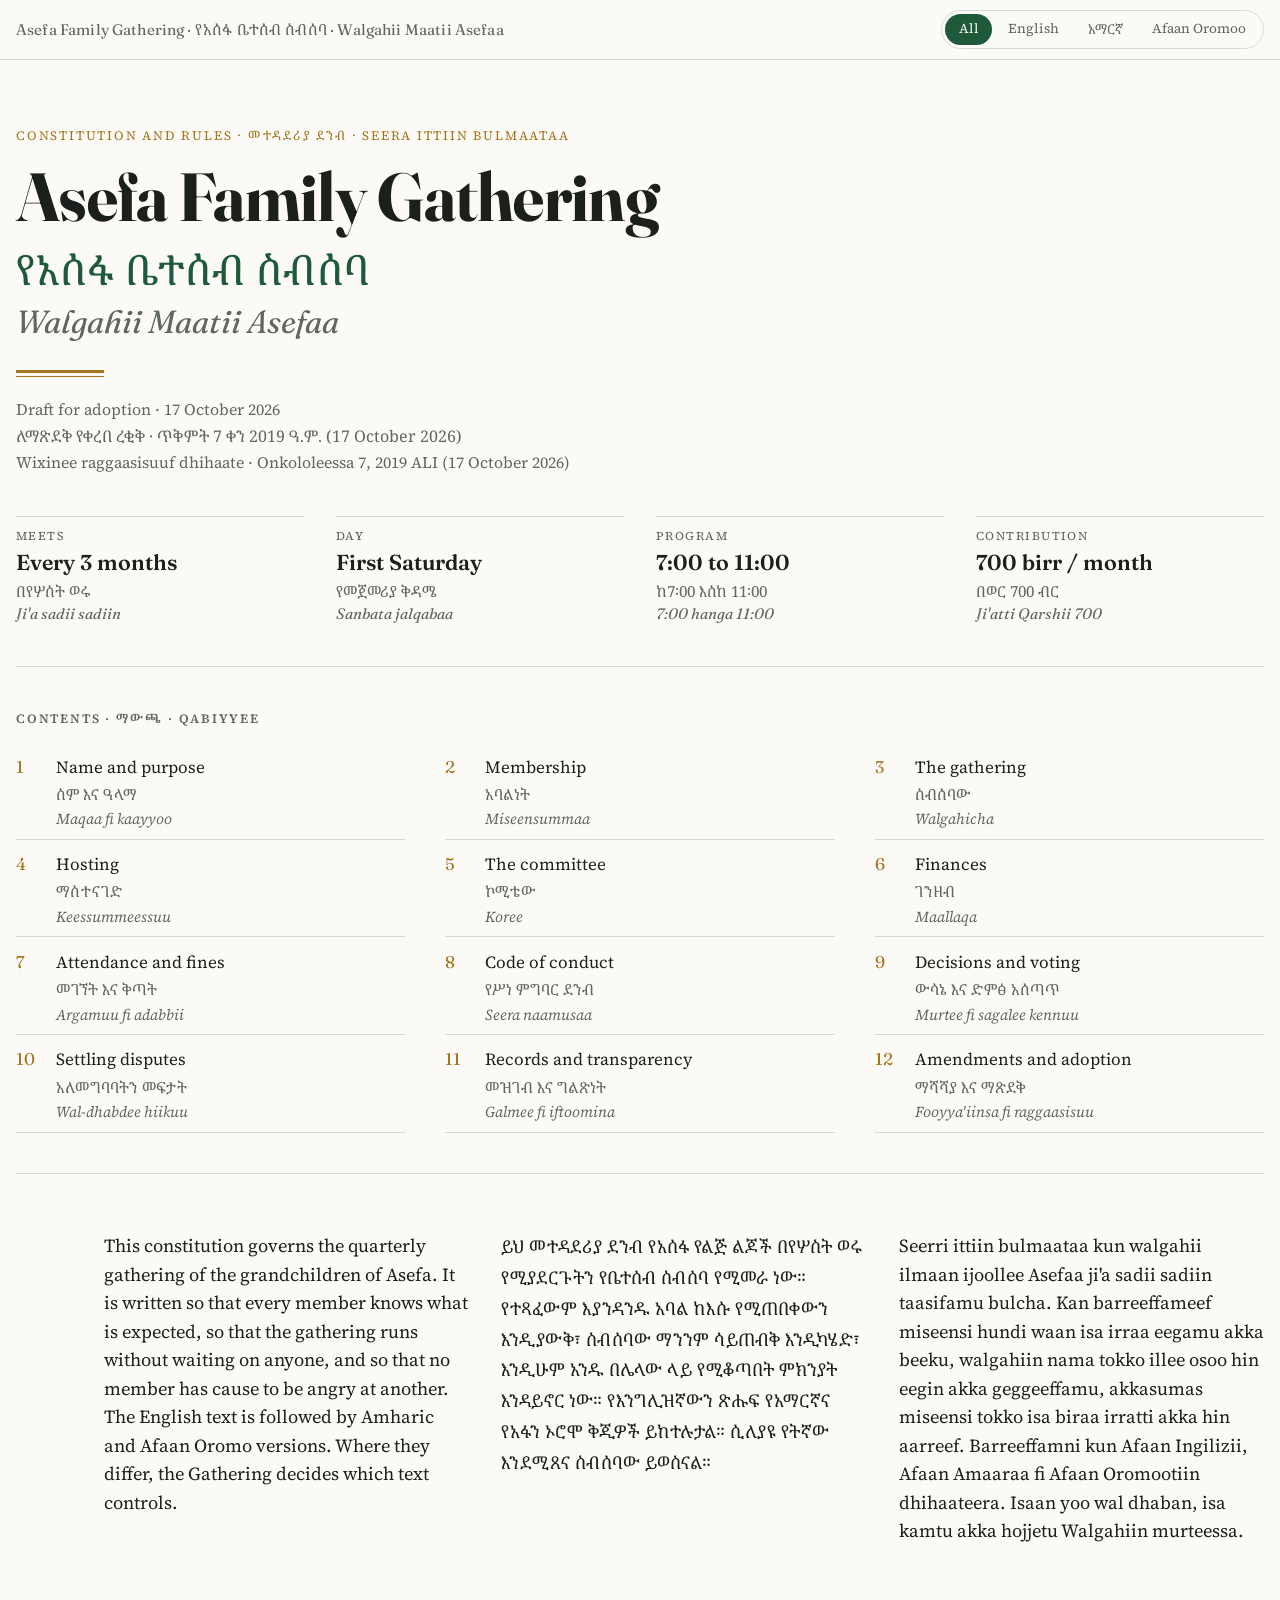
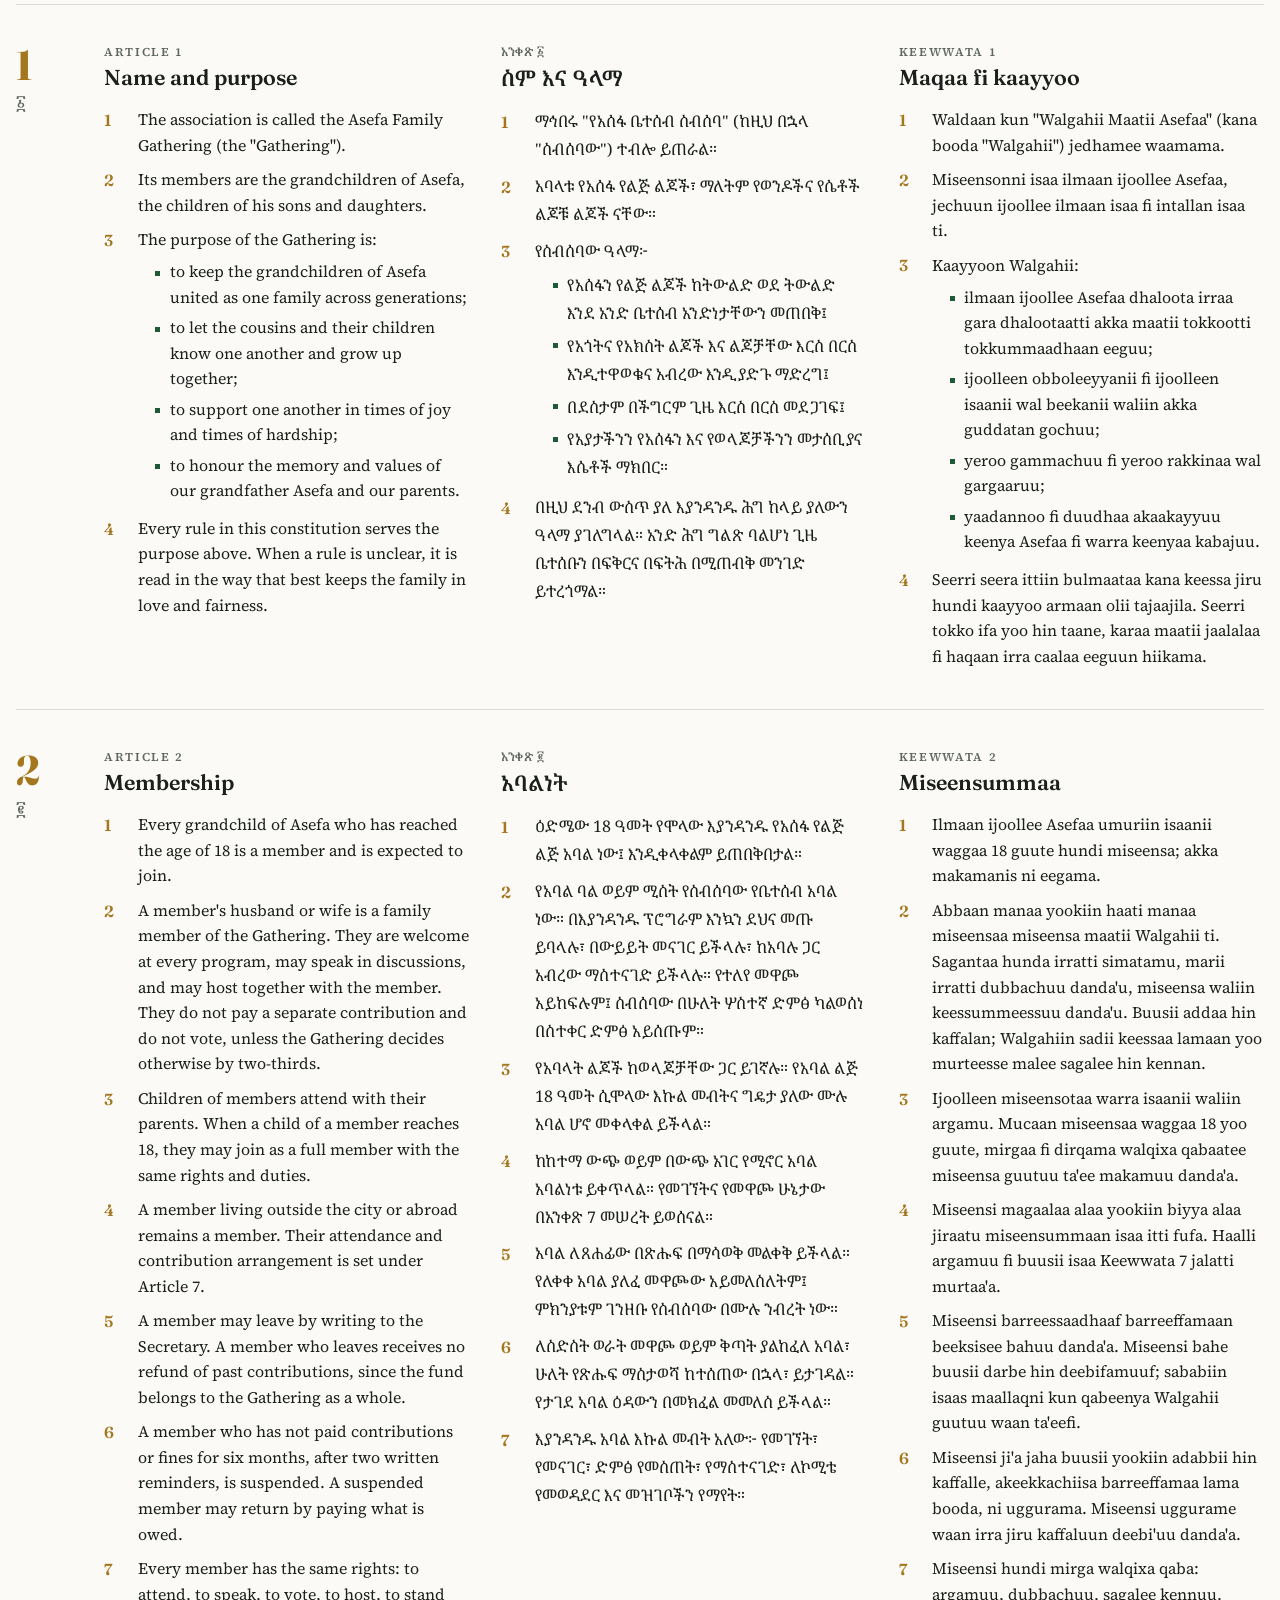
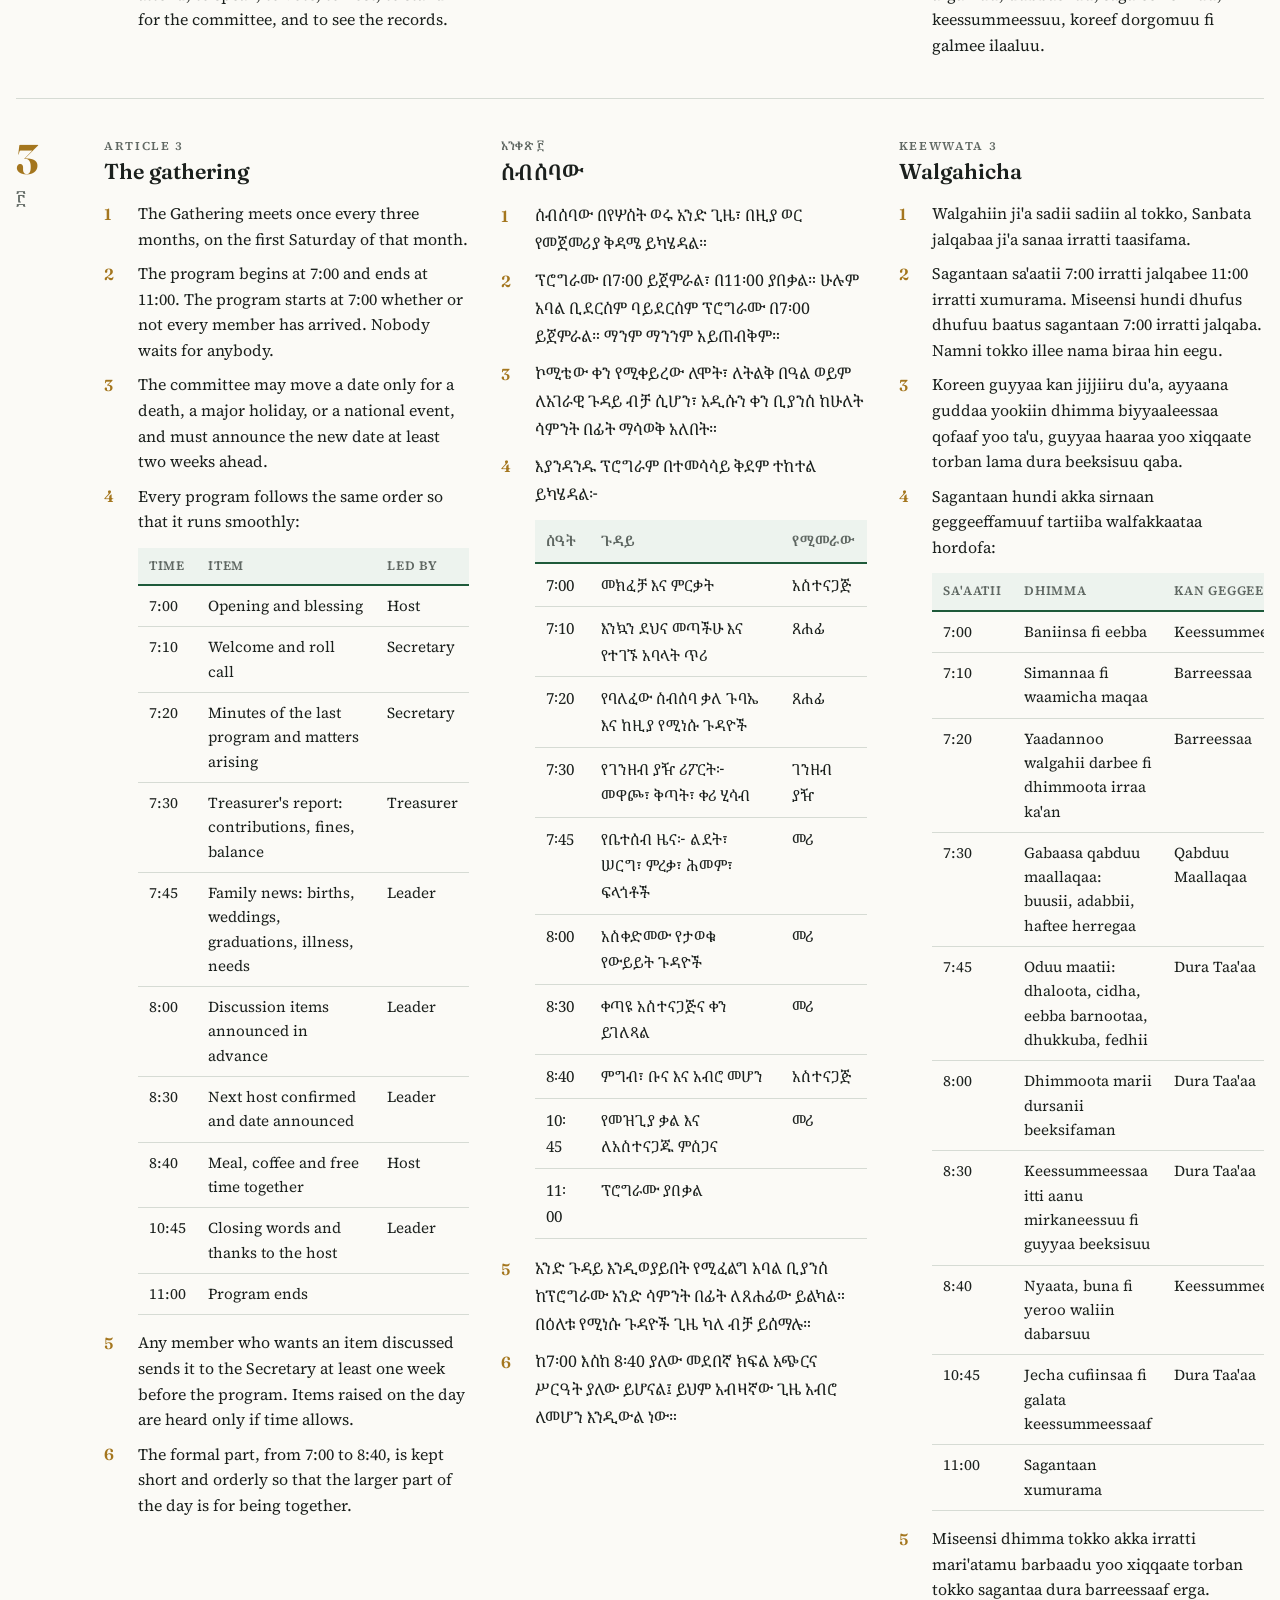
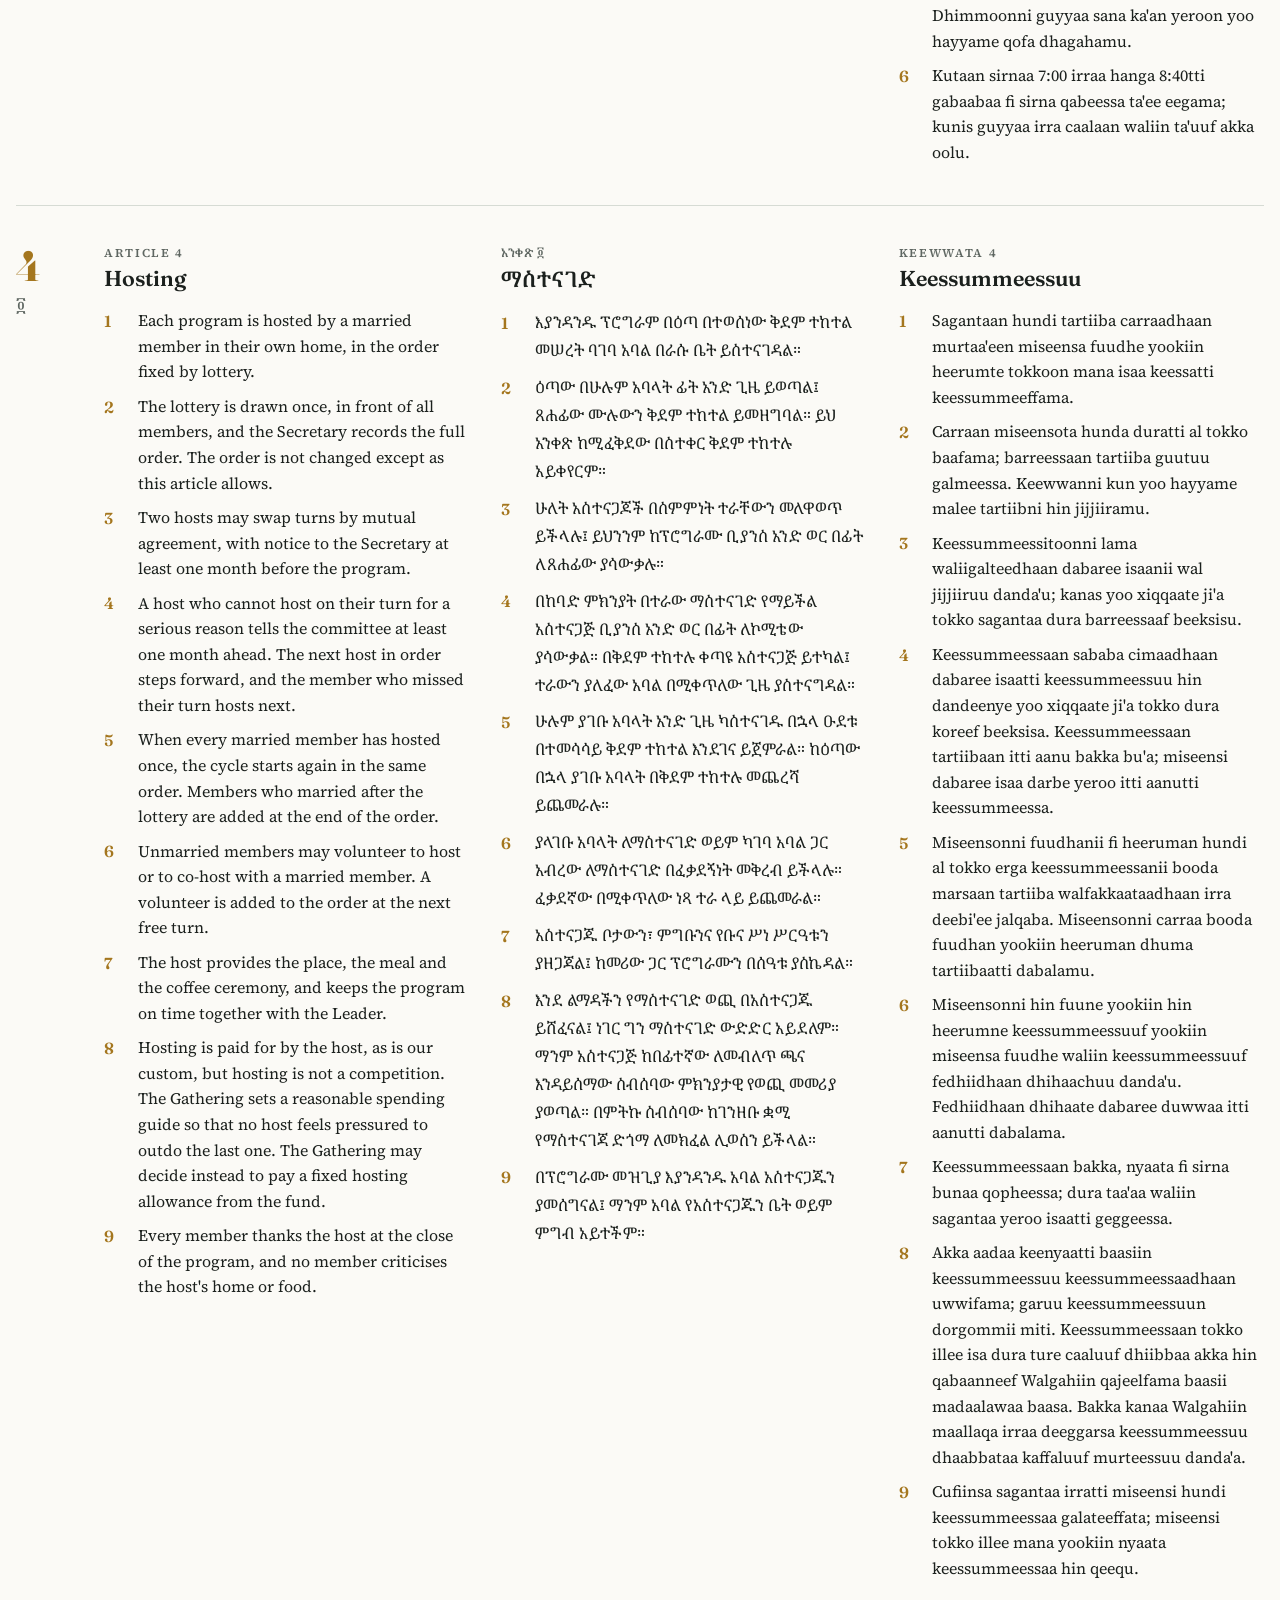
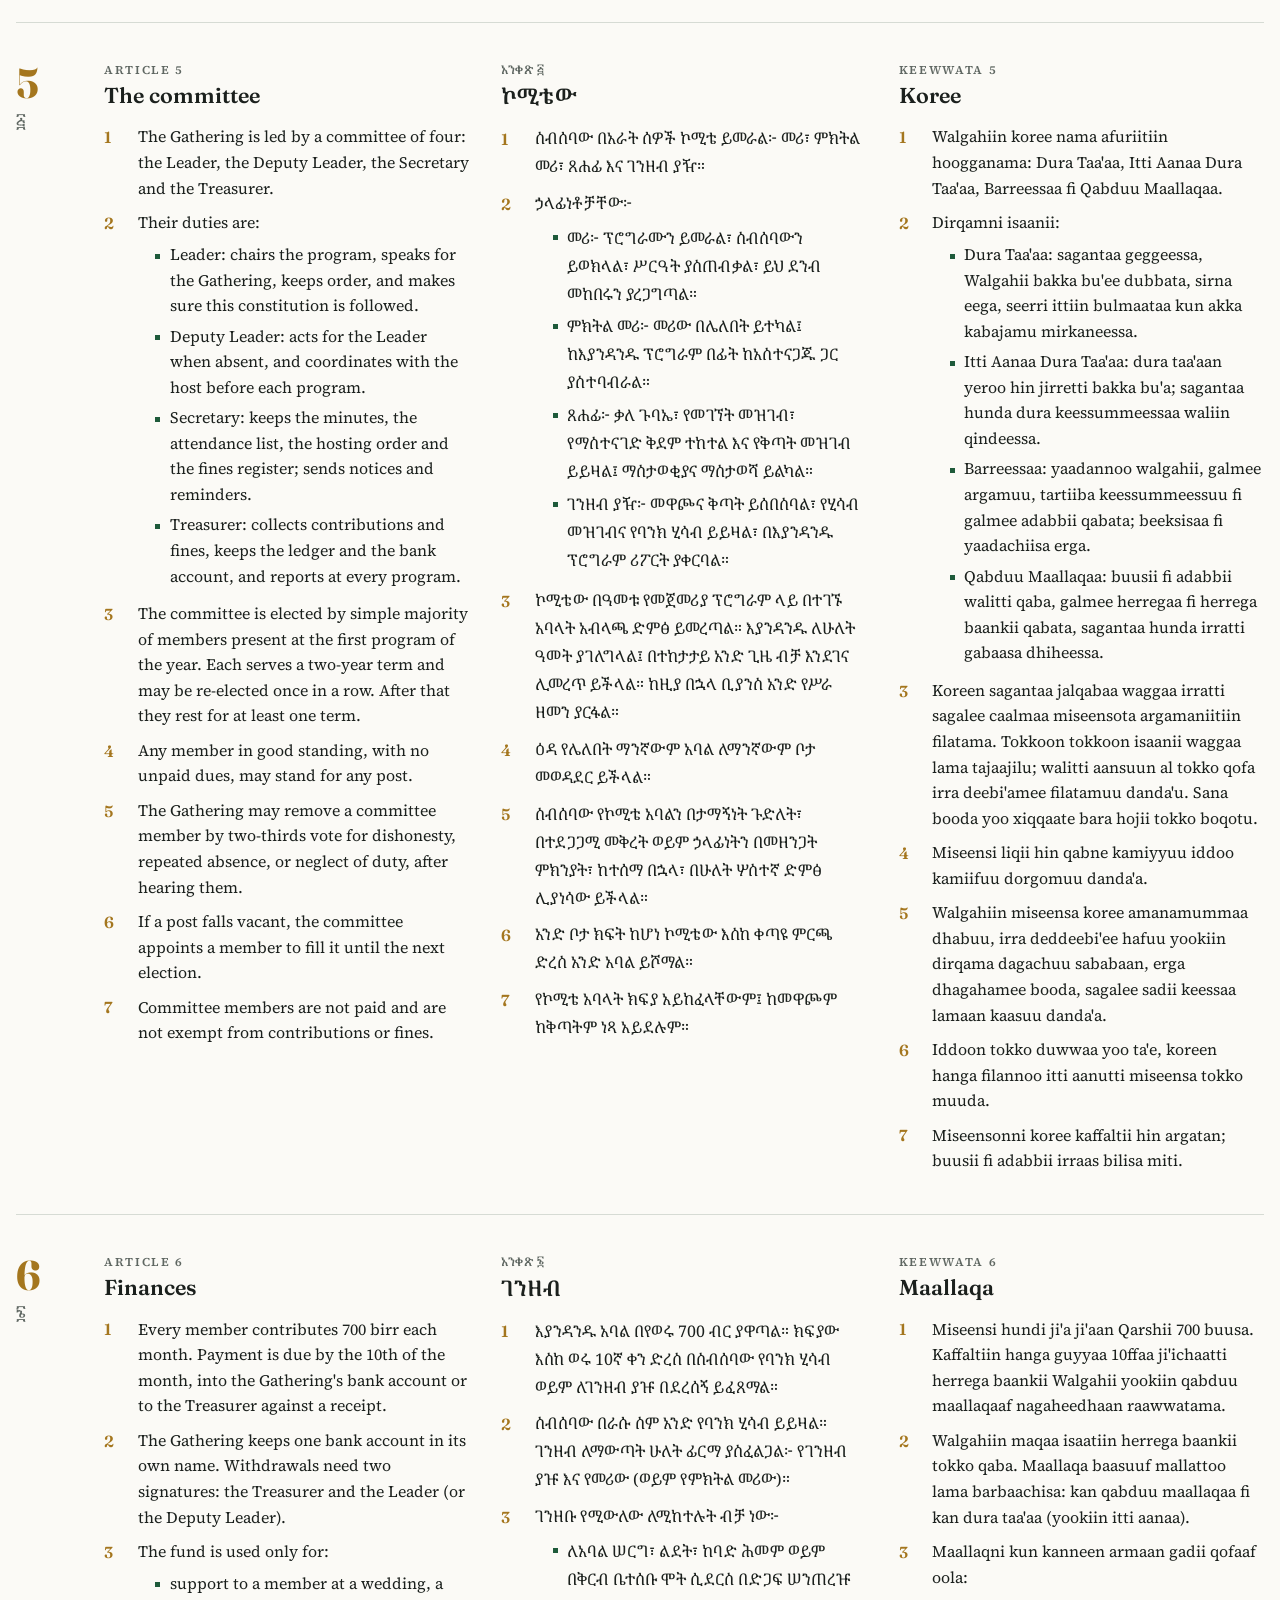
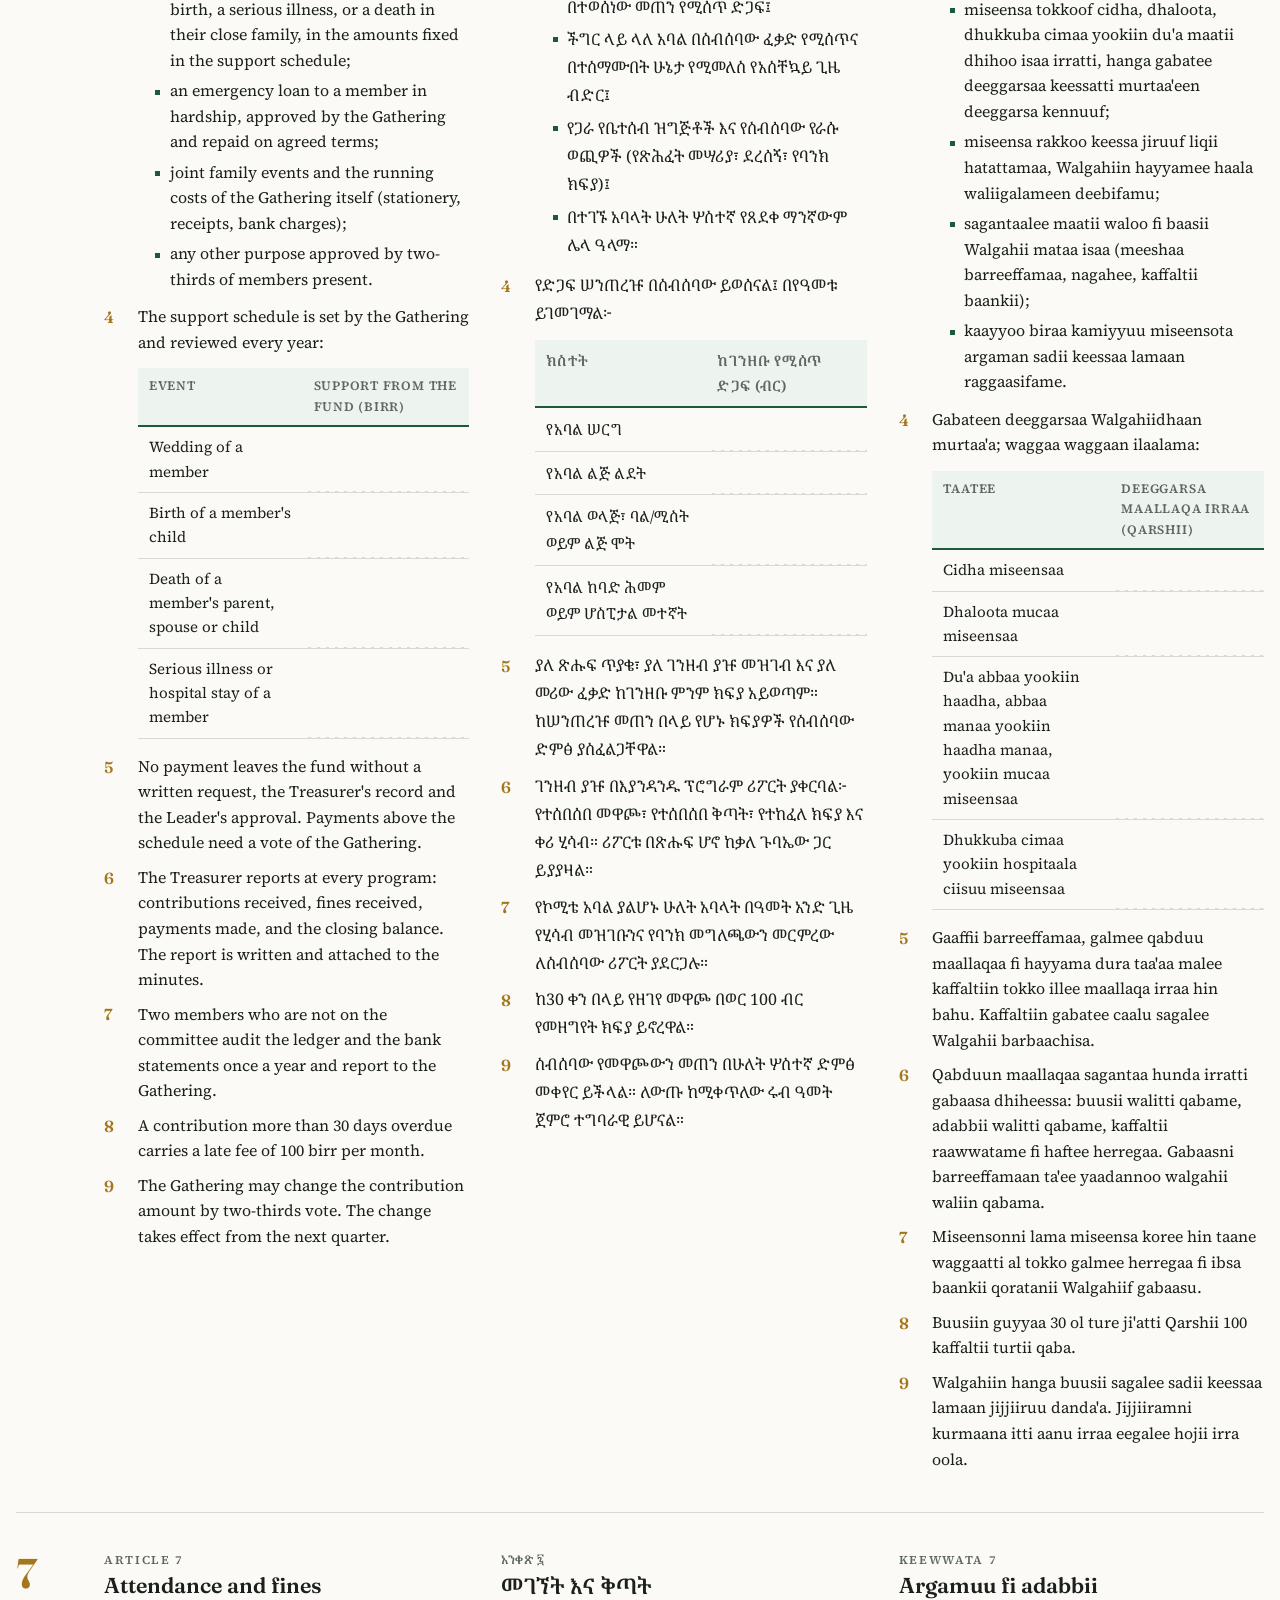
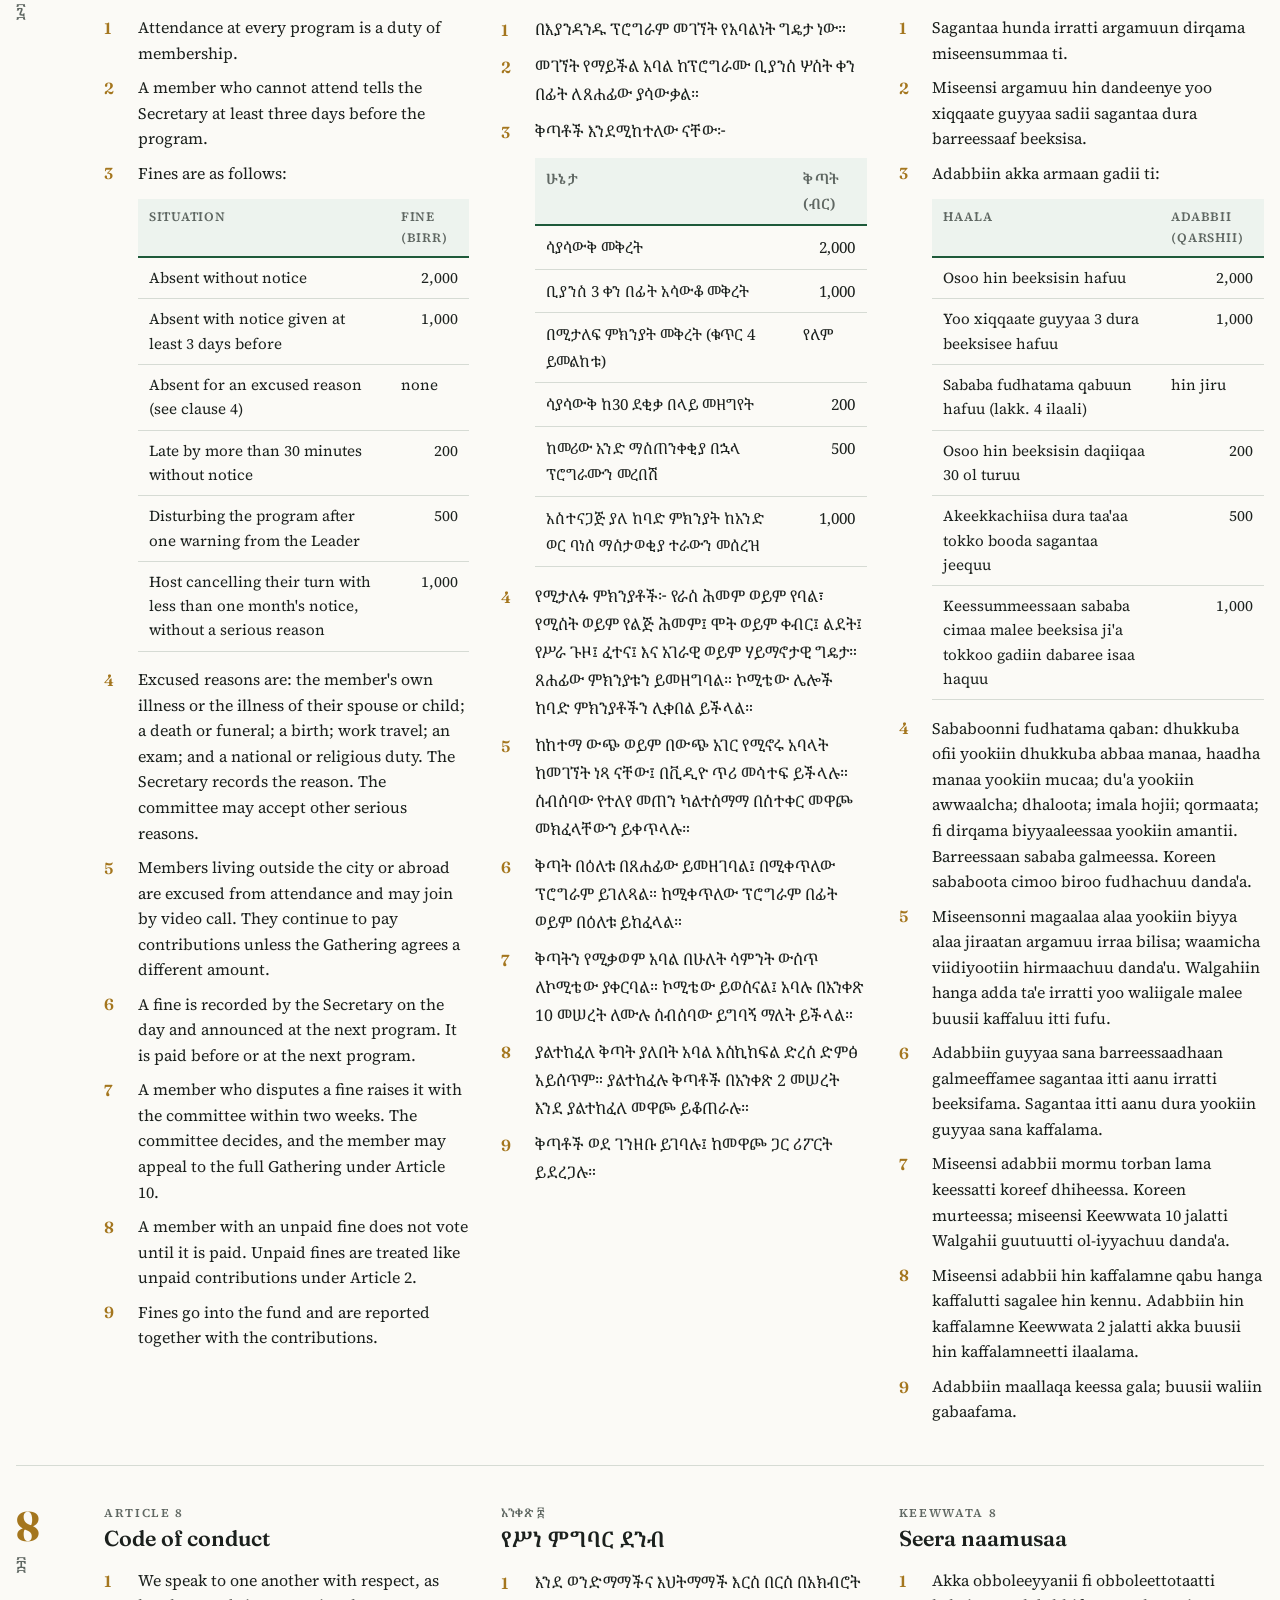
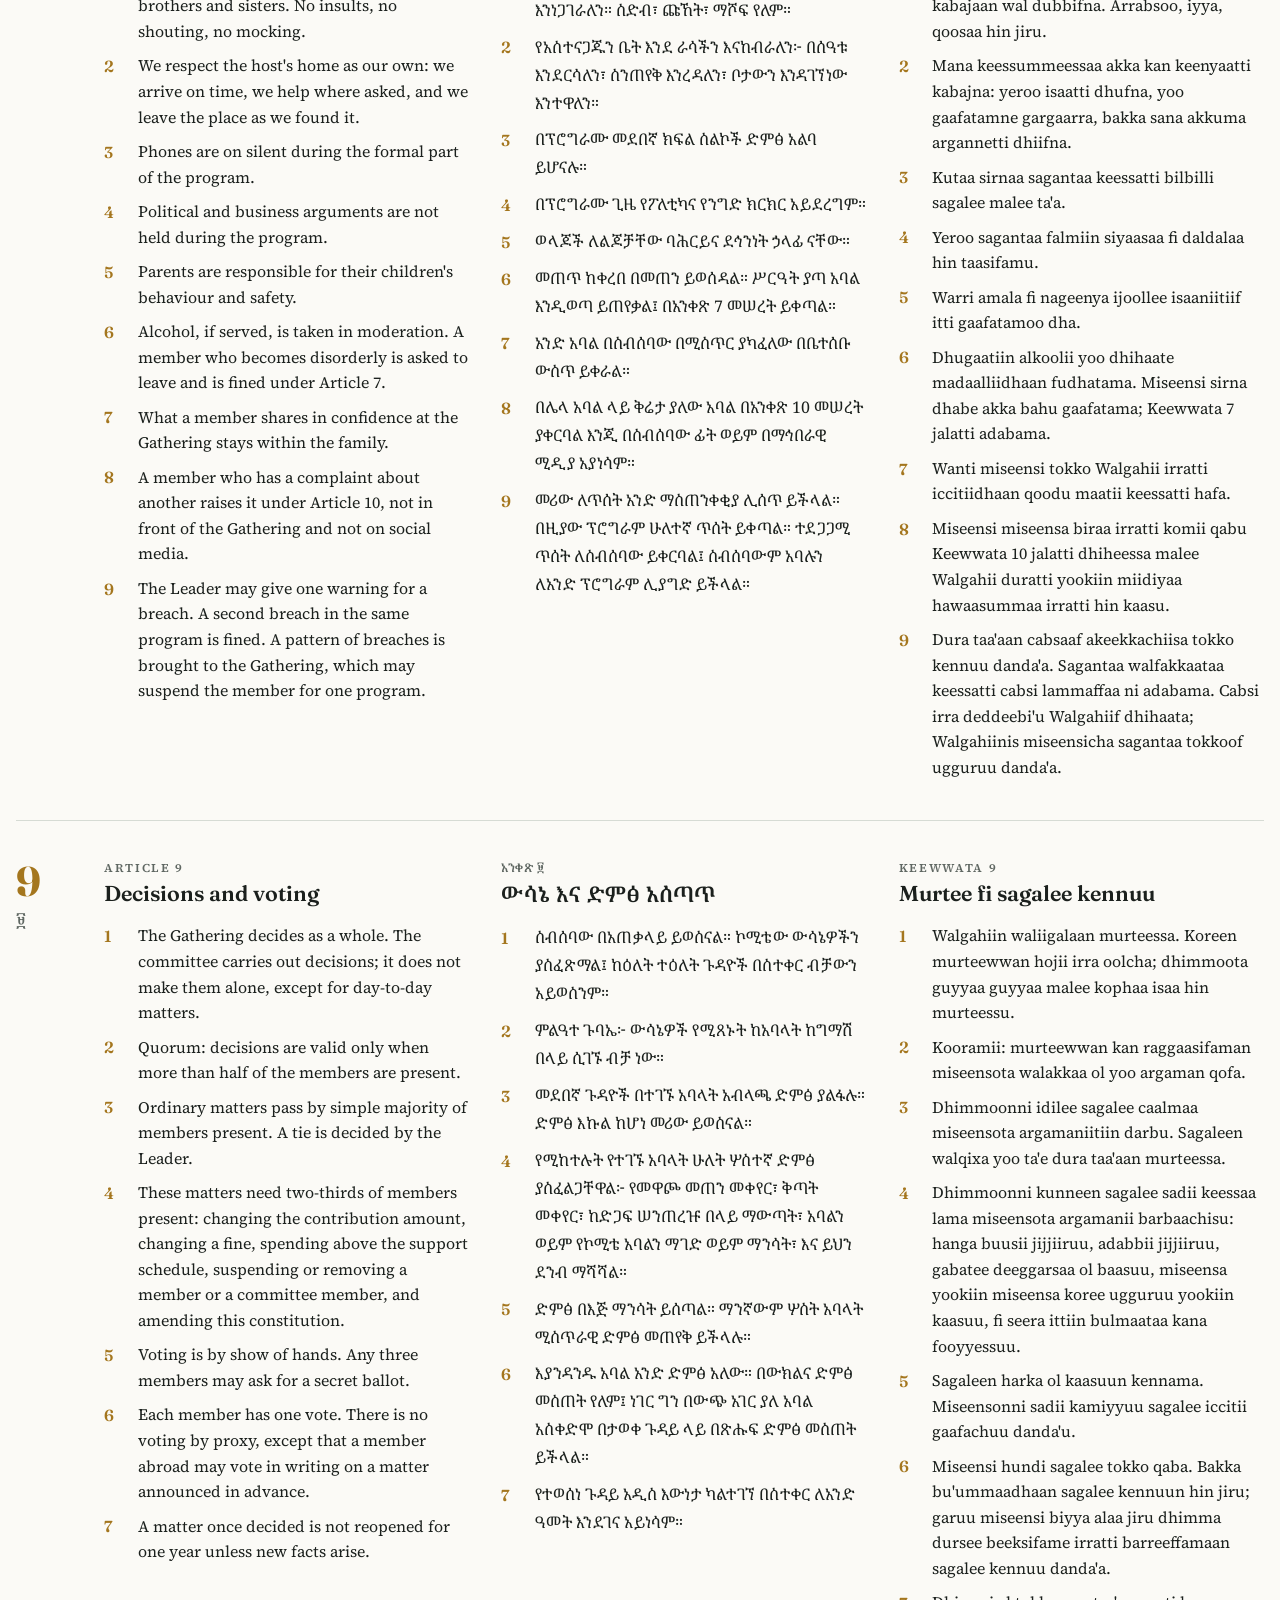
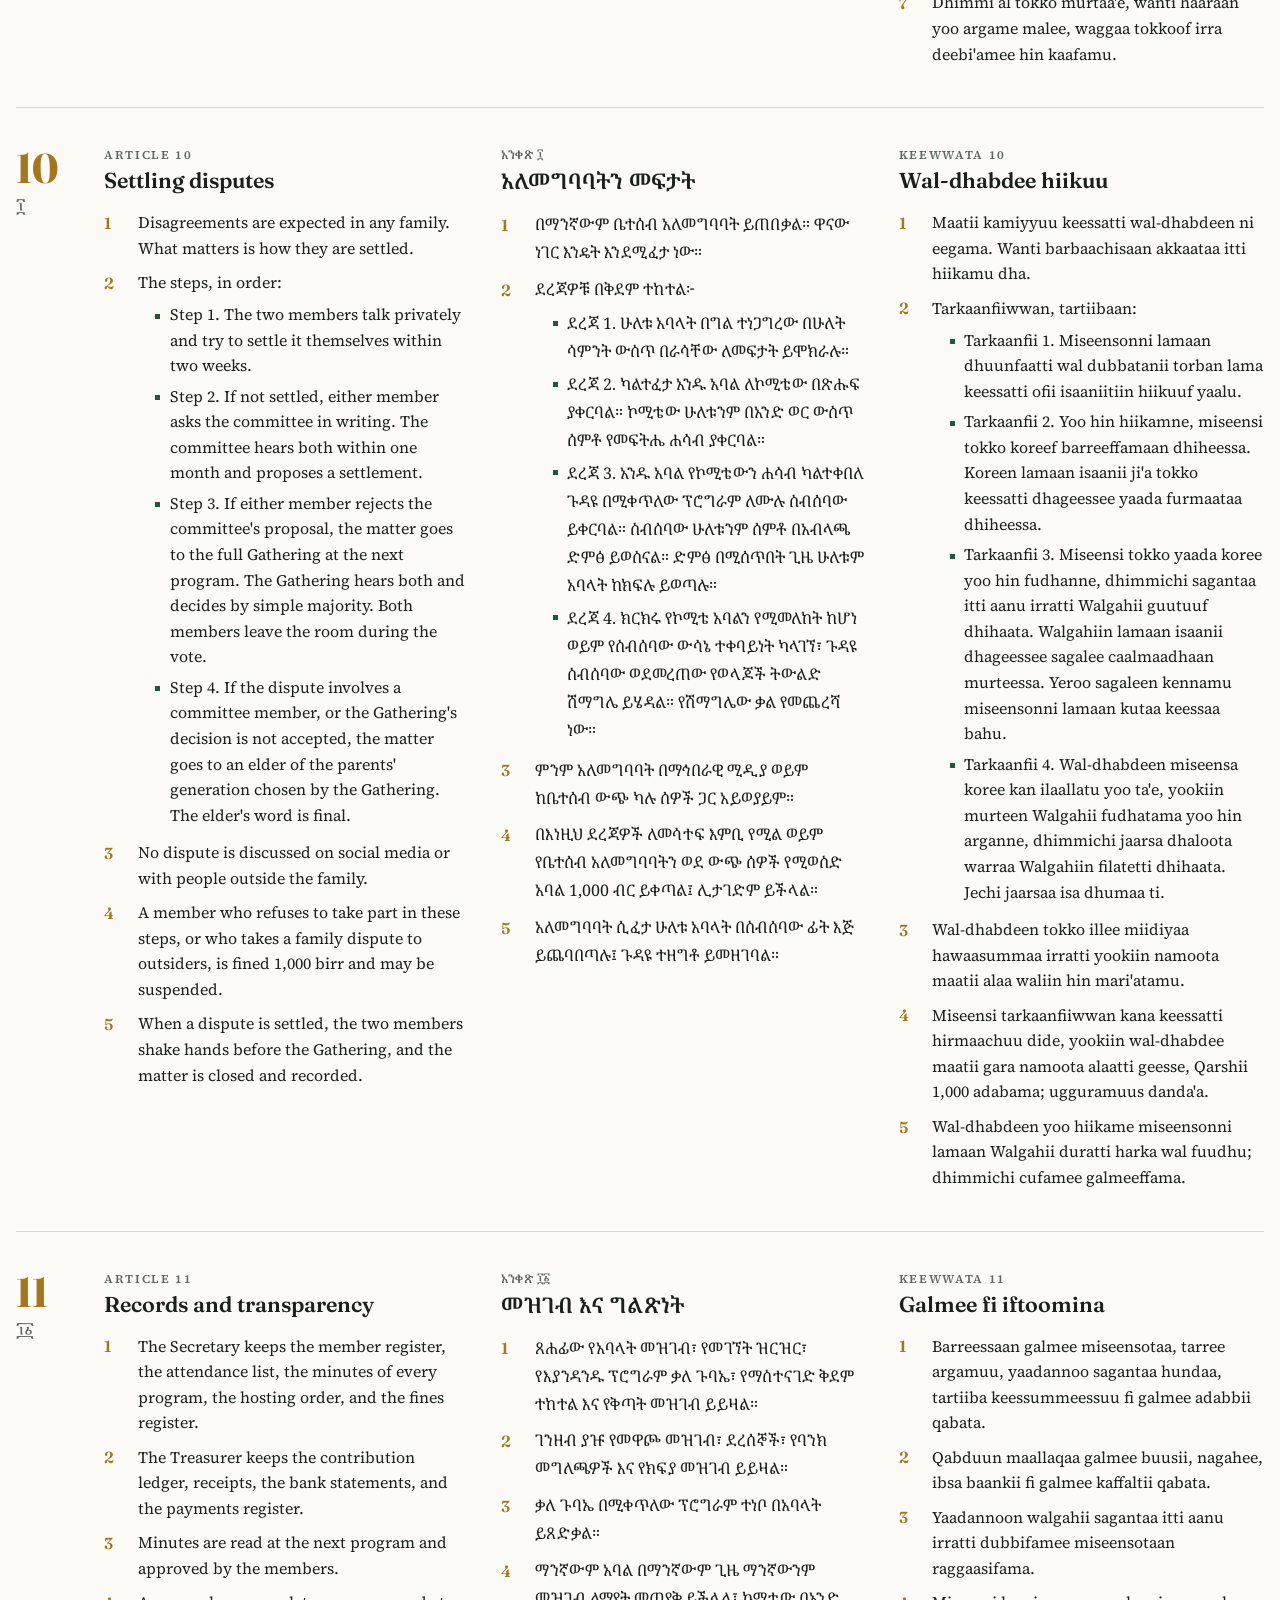
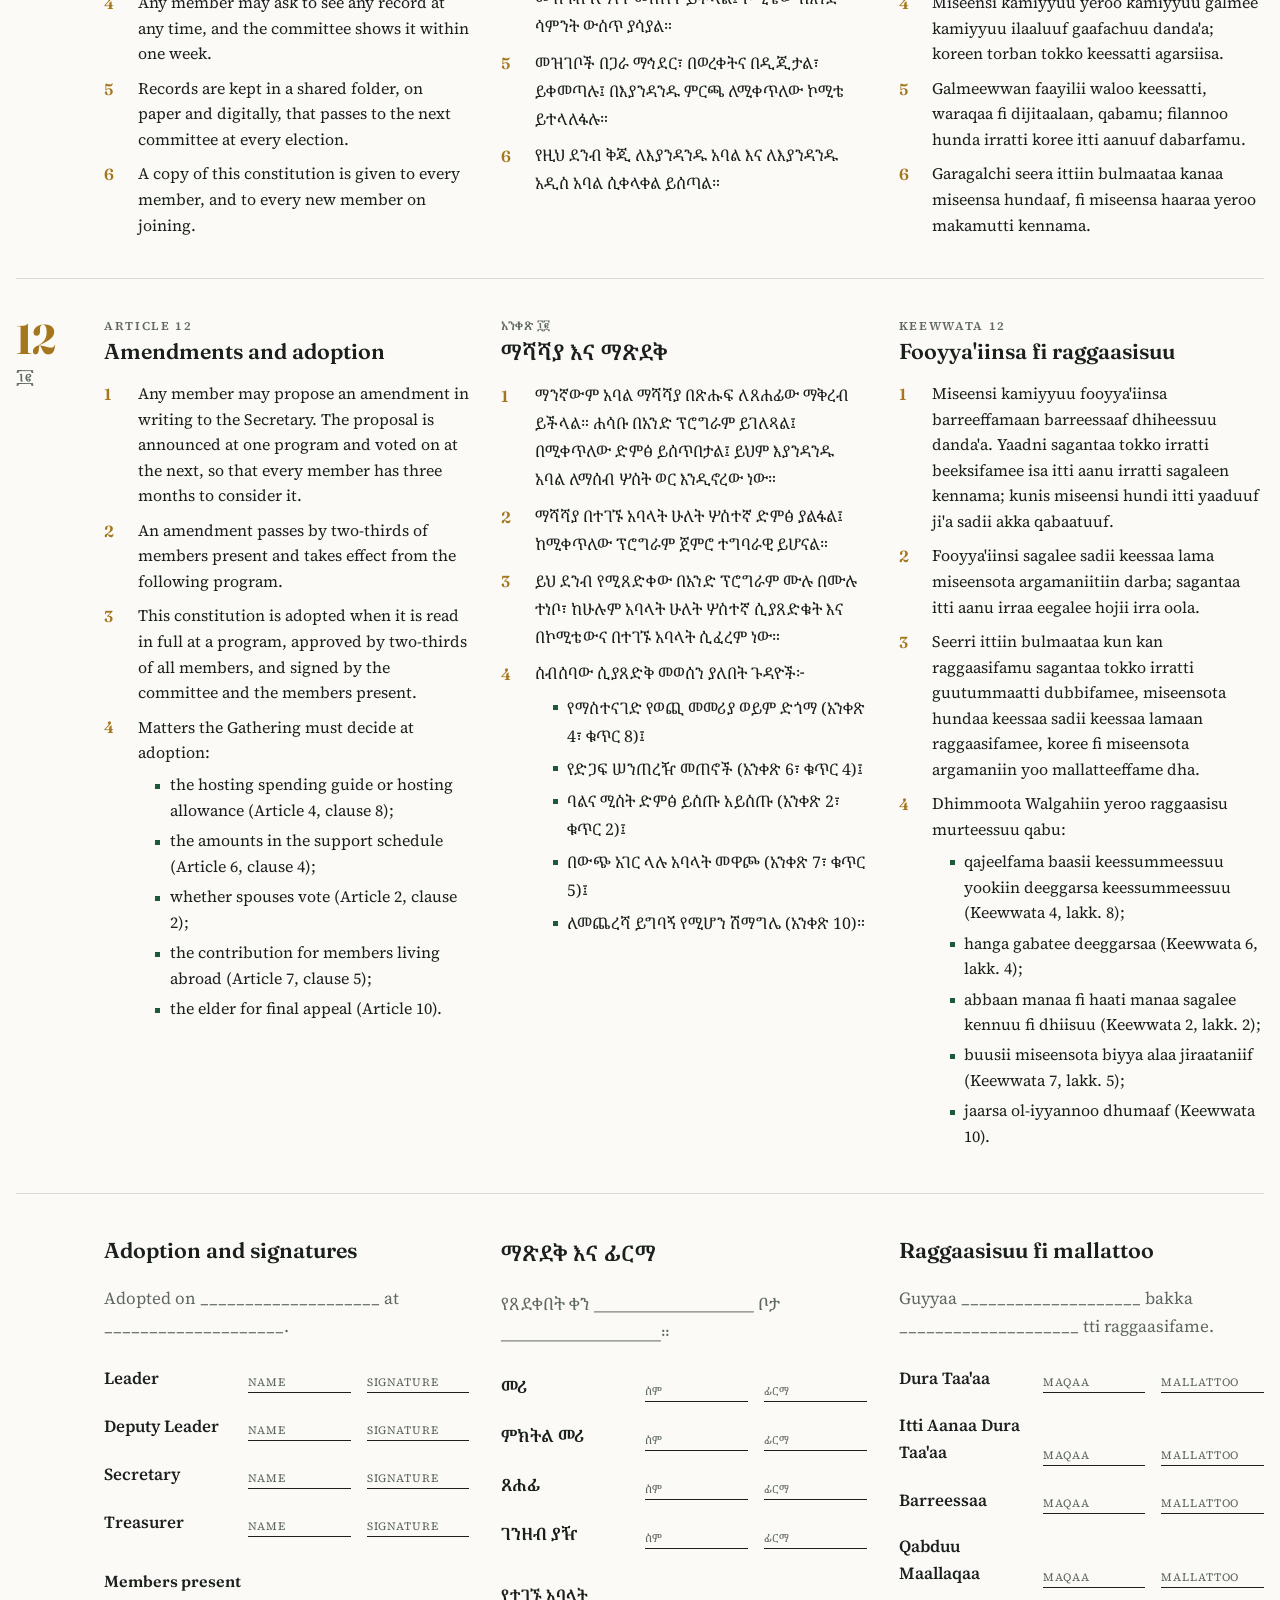
==== index.html @ 832dfade "Add Afaan Oromo version to the PDF and the web page Co-Authored-By: Claude Fable 5.1 <noreply@anthro" ====
<!doctype html>
<html lang="en">
<head>
<meta charset="utf-8">
<meta name="viewport" content="width=device-width, initial-scale=1, viewport-fit=cover">
<title>Asefa Family Gathering Constitution</title>
<link rel="preconnect" href="https://fonts.googleapis.com">
<link rel="preconnect" href="https://fonts.gstatic.com" crossorigin>
<link rel="stylesheet" href="https://fonts.googleapis.com/css2?family=Fraunces:opsz,wght@9..144,400;9..144,600;9..144,700&family=Source+Serif+4:opsz,wght@8..60,400;8..60,600&family=Noto+Serif+Ethiopic:wght@400;600;700&display=swap">
<style>
/* Layout: a bound trilingual charter. Article number in the gutter, English, Amharic and
   Afaan Oromo as parallel columns on wide screens, one language at a time by the switch. */
:root {
  --paper: #fbfaf6;
  --ink: #1b201d;
  --muted: #5f6762;
  --line: #d6dbd4;
  --tint: #edf3ee;
  --accent: #1e5a3a;
  --brass: #a4761e;
  --display: "Fraunces", "Iowan Old Style", Georgia, serif;
  --body: "Source Serif 4", "Iowan Old Style", Georgia, serif;
  --ethiopic: "Noto Serif Ethiopic", "Kefa", "Abyssinica SIL", "Nyala", serif;
  color-scheme: light;
}
@media (prefers-color-scheme: dark) {
  :root:not([data-theme="light"]) {
    --paper: #131614; --ink: #e9e7df; --muted: #a2aaa4; --line: #2b322d;
    --tint: #1a241e; --accent: #7fc69c; --brass: #d8ab4f; color-scheme: dark;
  }
}
:root[data-theme="dark"] {
  --paper: #131614; --ink: #e9e7df; --muted: #a2aaa4; --line: #2b322d;
  --tint: #1a241e; --accent: #7fc69c; --brass: #d8ab4f; color-scheme: dark;
}

* { box-sizing: border-box; }
html { -webkit-text-size-adjust: 100%; }
body {
  margin: 0;
  background: var(--paper);
  color: var(--ink);
  font-family: var(--body);
  font-size: 1.0625rem;
  line-height: 1.6;
  padding-left: max(16px, env(safe-area-inset-left, 0px));
  padding-right: max(16px, env(safe-area-inset-right, 0px));
  padding-block: 0 4rem;
}
[lang="am"], .am { font-family: var(--ethiopic); line-height: 1.75; }
h1, h2, h3, h4 { font-family: var(--display); font-weight: 600; text-wrap: balance; margin: 0; }
h2[lang="am"], .am h2, .am h3, .am h4 { font-family: var(--ethiopic); }
a { color: var(--accent); }
:focus-visible { outline: 2px solid var(--brass); outline-offset: 3px; }

/* ---- toolbar with the language switch */
.toolbar {
  position: sticky; top: env(safe-area-inset-top, 0px); z-index: 5;
  display: flex; align-items: center; justify-content: space-between; gap: 1rem; flex-wrap: wrap;
  margin: 0 calc(-1 * max(16px, env(safe-area-inset-left, 0px))) 0 calc(-1 * max(16px, env(safe-area-inset-right, 0px)));
  padding: .6rem max(16px, env(safe-area-inset-right, 0px)) .6rem max(16px, env(safe-area-inset-left, 0px));
  background: color-mix(in srgb, var(--paper) 88%, transparent);
  backdrop-filter: blur(8px);
  border-bottom: 1px solid var(--line);
}
.brand { font-family: var(--display); font-size: .95rem; letter-spacing: .01em; color: var(--muted); }
.switch { display: inline-flex; border: 1px solid var(--line); border-radius: 999px; padding: 3px; gap: 2px; }
.switch button {
  font: inherit; font-size: .85rem; border: 0; background: transparent; color: var(--muted);
  padding: .3rem .85rem; border-radius: 999px; cursor: pointer;
}
.switch button[lang="am"] { font-family: var(--ethiopic); }
.switch button[aria-pressed="true"] { background: var(--accent); color: var(--paper); }

main { max-width: 72rem; margin: 0 auto; }

/* ---- cover */
.cover { padding: 4rem 0 2.5rem; border-bottom: 1px solid var(--line); }
.cover .eyebrow { display: block; font-size: .8rem; letter-spacing: .14em; text-transform: uppercase; color: var(--brass); margin-bottom: 1rem; }
.cover h1 { font-size: clamp(2.4rem, 6vw, 4.25rem); line-height: 1.02; font-weight: 700; font-variation-settings: "opsz" 144; letter-spacing: -.01em; }
.cover .am-title { font-family: var(--ethiopic); font-size: clamp(1.6rem, 4vw, 2.6rem); line-height: 1.25; margin-top: .75rem; color: var(--accent); }
.cover .sub { color: var(--muted); margin-top: 1.5rem; font-size: 1rem; }
.cover .sub span { display: block; }
.cover .om-title { font-family: var(--display); font-size: clamp(1.3rem, 3vw, 2rem); line-height: 1.25; margin-top: .4rem; color: var(--muted); font-weight: 400; font-style: italic; }
.rule { height: 3px; width: 5.5rem; background: var(--brass); margin: 1.75rem 0 0; position: relative; }
.rule::after { content: ""; position: absolute; left: 0; right: 0; top: 6px; height: 1px; background: var(--brass); }

.facts { display: grid; grid-template-columns: repeat(auto-fit, minmax(10rem, 1fr)); gap: 1rem 2rem; margin: 2.5rem 0 0; padding: 0; list-style: none; }
.facts li { border-top: 1px solid var(--line); padding-top: .6rem; }
.facts .k { display: block; font-size: .75rem; letter-spacing: .12em; text-transform: uppercase; color: var(--muted); }
.facts .v { font-family: var(--display); font-size: 1.35rem; font-weight: 600; font-variant-numeric: tabular-nums; }
.facts .v span { font-size: .95rem; font-weight: 400; color: var(--muted); display: block; line-height: 1.5; }
.facts .v span[lang="om"] { font-style: italic; }

/* ---- contents */
.toc { padding: 2.5rem 0; border-bottom: 1px solid var(--line); }
.toc h2 { font-size: .8rem; letter-spacing: .14em; text-transform: uppercase; color: var(--muted); font-family: var(--body); font-weight: 600; margin-bottom: 1rem; }
.toc ol { list-style: none; margin: 0; padding: 0; display: grid; grid-template-columns: repeat(auto-fill, minmax(18rem, 1fr)); gap: .2rem 2.5rem; }
.toc a { display: grid; grid-template-columns: 2rem 1fr; column-gap: .5rem; align-items: baseline; text-decoration: none; color: var(--ink); padding: .45rem 0; border-bottom: 1px solid var(--line); }
.toc a:hover .toc-en, .toc a:hover .toc-am { color: var(--accent); }
.toc-num { font-family: var(--display); color: var(--brass); font-variant-numeric: tabular-nums; }
.toc-sub { grid-column: 2; display: block; }
.toc-am, .toc-om { font-size: .95rem; color: var(--muted); }
.toc-om { font-style: italic; }

/* ---- articles: gutter | en | am */
.article, .preamble, .signatures {
  display: grid; grid-template-columns: 3.5rem minmax(0, 1fr); gap: 1rem 2.5rem;
  padding: 2.5rem 0; border-bottom: 1px solid var(--line);
}
.article .col, .preamble .col, .signatures .col { grid-column: 2; min-width: 0; max-width: 42rem; }
.gutter { grid-column: 1; grid-row: 1 / span 2; display: flex; flex-direction: column; align-items: flex-start; gap: .1rem; }
.gutter .num { font-family: var(--display); font-size: 2.6rem; line-height: 1; font-weight: 700; color: var(--brass); font-variation-settings: "opsz" 144; }
.gutter .geez { font-size: 1.1rem; color: var(--muted); }
.preamble .col p { font-size: 1.15rem; line-height: 1.55; }
.preamble .col[lang="am"] p { font-size: 1.1rem; line-height: 1.75; }

.article h2 { font-size: 1.55rem; line-height: 1.2; margin-bottom: 1rem; }
.article h2 .eyebrow { display: block; font-family: var(--body); font-size: .75rem; letter-spacing: .14em; text-transform: uppercase; color: var(--muted); font-weight: 600; margin-bottom: .35rem; }
.article h2[lang="am"] .eyebrow, .am h2 .eyebrow { font-family: var(--ethiopic); letter-spacing: .04em; text-transform: none; }

ol.clauses { list-style: none; margin: 0; padding: 0; counter-reset: clause; display: flex; flex-direction: column; gap: .55rem; }
ol.clauses > li { counter-increment: clause; position: relative; padding-left: 2.1rem; }
ol.clauses > li::before { content: counter(clause); position: absolute; left: 0; top: .05em; font-family: var(--display); font-weight: 600; color: var(--brass); font-variant-numeric: tabular-nums; }
ol.clauses p { margin: 0; }
ul.sub { margin: .4rem 0 .2rem; padding: 0 0 0 1.1rem; list-style: none; display: flex; flex-direction: column; gap: .3rem; }
ul.sub li { position: relative; padding-left: .9rem; }
ul.sub li::before { content: ""; position: absolute; left: 0; top: .72em; width: 5px; height: 5px; background: var(--accent); }

.tablewrap { overflow-x: auto; margin: .8rem 0 .4rem; }
table { border-collapse: collapse; width: 100%; font-size: .95rem; }
th, td { text-align: left; padding: .5rem .7rem; border-bottom: 1px solid var(--line); vertical-align: top; }
thead th { background: var(--tint); font-weight: 600; font-size: .8rem; letter-spacing: .06em; text-transform: uppercase; color: var(--muted); border-bottom: 2px solid var(--accent); }
[lang="am"] thead th { text-transform: none; letter-spacing: .02em; font-size: .9rem; }
td.num { font-variant-numeric: tabular-nums; text-align: right; white-space: nowrap; }
td.blank { min-width: 8rem; background: repeating-linear-gradient(to right, transparent 0 6px, var(--line) 6px 9px) bottom / 100% 1px no-repeat; }

/* ---- signatures */
.signatures h3 { font-size: 1.35rem; margin-bottom: .5rem; }
.signatures .adopted { color: var(--muted); }
.posts { display: flex; flex-direction: column; gap: 1.2rem; margin: 1.5rem 0 2rem; }
.post { display: grid; grid-template-columns: 8rem 1fr 1fr; gap: 1rem; align-items: end; }
.post-name { font-weight: 600; }
.line { border-bottom: 1px solid var(--ink); min-height: 1.8rem; display: flex; align-items: flex-end; }
.line small { font-size: .7rem; color: var(--muted); letter-spacing: .08em; text-transform: uppercase; }
[lang="am"] .line small { text-transform: none; letter-spacing: 0; }
.signatures h4 { font-size: 1rem; margin-bottom: .6rem; }
ol.members { margin: 0; padding: 0 0 0 1.6rem; columns: 2; column-gap: 2.5rem; }
ol.members li { border-bottom: 1px solid var(--line); height: 2rem; break-inside: avoid; color: var(--muted); font-variant-numeric: tabular-nums; }

footer { color: var(--muted); font-size: .85rem; padding-top: 2rem; max-width: 72rem; margin: 0 auto; }

/* ---- three-column mode on wide screens, when all languages are shown */
body[data-lang="all"] main { max-width: 92rem; }
@media (min-width: 80rem) {
  body[data-lang="all"] .article, body[data-lang="all"] .preamble, body[data-lang="all"] .signatures {
    grid-template-columns: 3.5rem repeat(3, minmax(0, 1fr)); column-gap: 2rem;
  }
  body[data-lang="all"] .col.en { grid-column: 2; }
  body[data-lang="all"] .col.am { grid-column: 3; }
  body[data-lang="all"] .col.om { grid-column: 4; }
  body[data-lang="all"] .gutter { grid-row: 1; }
  body[data-lang="all"] .article .col { font-size: 1rem; }
  body[data-lang="all"] .article h2 { font-size: 1.35rem; }
}
body[data-lang="en"] :is(.am, .om), body[data-lang="am"] :is(.en, .om), body[data-lang="om"] :is(.en, .am) { display: none; }
body[data-lang="am"] .toc-am, body[data-lang="om"] .toc-om { color: var(--ink); font-size: 1.05rem; font-style: normal; }
@media (max-width: 40rem) {
  .gutter { flex-direction: row; align-items: baseline; gap: .6rem; grid-row: auto; grid-column: 1 / -1; }
  .article, .preamble, .signatures { grid-template-columns: 1fr; gap: .5rem; }
  .article .col, .preamble .col, .signatures .col { grid-column: 1; }
  .post { grid-template-columns: 1fr; gap: .4rem; }
  ol.members { columns: 1; }
  .cover { padding-top: 2.5rem; }
  .facts { grid-template-columns: 1fr 1fr; gap: 1rem 1.25rem; }
  .facts .v { font-size: 1.15rem; }
}
@media (prefers-reduced-motion: no-preference) {
  html { scroll-behavior: smooth; }
}
@media print {
  .toolbar { display: none; }
  body { font-size: 10.5pt; padding: 0; background: #fff; color: #111; }
  .cover { page-break-after: always; border: 0; padding-top: 30vh; }
  .article { break-inside: avoid; }
  .signatures { page-break-before: always; }
  a { color: inherit; text-decoration: none; }
}
</style>
</head>
<body data-lang="all">

<header class="toolbar">
  <span class="brand">Asefa Family Gathering &middot; <span lang="am">የአሰፋ ቤተሰብ ስብሰባ</span> &middot; <span lang="om">Walgahii Maatii Asefaa</span></span>
  <div class="switch" role="group" aria-label="Language">
    <button type="button" id="lang-all" data-lang="all" aria-pressed="true">All</button>
    <button type="button" id="lang-en" data-lang="en" aria-pressed="false">English</button>
    <button type="button" id="lang-am" data-lang="am" lang="am" aria-pressed="false">አማርኛ</button>
    <button type="button" id="lang-om" data-lang="om" lang="om" aria-pressed="false">Afaan Oromoo</button>
  </div>
</header>

<main>
<section class="cover">
  <span class="eyebrow">Constitution and Rules &middot; <span lang="am">መተዳደሪያ ደንብ</span> &middot; <span lang="om">Seera Ittiin Bulmaataa</span></span>
  <h1>Asefa Family Gathering</h1>
  <div class="am-title" lang="am">የአሰፋ ቤተሰብ ስብሰባ</div>
  <div class="om-title" lang="om">Walgahii Maatii Asefaa</div>
  <div class="rule"></div>
  <p class="sub"><span lang="en">Draft for adoption &middot; 17 October 2026</span><span lang="am">ለማጽደቅ የቀረበ ረቂቅ &middot; ጥቅምት 7 ቀን 2019 ዓ.ም. (17 October 2026)</span><span lang="om">Wixinee raggaasisuuf dhihaate &middot; Onkololeessa 7, 2019 ALI (17 October 2026)</span></p>
  <ul class="facts">
    <li><span class="k">Meets</span><span class="v">Every 3 months <span lang="am">በየሦስት ወሩ</span><span lang="om">Ji'a sadii sadiin</span></span></li>
    <li><span class="k">Day</span><span class="v">First Saturday <span lang="am">የመጀመሪያ ቅዳሜ</span><span lang="om">Sanbata jalqabaa</span></span></li>
    <li><span class="k">Program</span><span class="v">7:00 to 11:00 <span lang="am">ከ7፡00 እስከ 11፡00</span><span lang="om">7:00 hanga 11:00</span></span></li>
    <li><span class="k">Contribution</span><span class="v">700 birr / month <span lang="am">በወር 700 ብር</span><span lang="om">Ji'atti Qarshii 700</span></span></li>
  </ul>
</section>

<nav class="toc" aria-label="Contents">
  <h2>Contents &middot; <span lang="am">ማውጫ</span> &middot; <span lang="om">Qabiyyee</span></h2>
  <ol><li><a href="#article-1"><span class="toc-num">1</span><span class="toc-sub toc-en en">Name and purpose</span><span class="toc-sub toc-am am" lang="am">ስም እና ዓላማ</span><span class="toc-sub toc-om om" lang="om">Maqaa fi kaayyoo</span></a></li><li><a href="#article-2"><span class="toc-num">2</span><span class="toc-sub toc-en en">Membership</span><span class="toc-sub toc-am am" lang="am">አባልነት</span><span class="toc-sub toc-om om" lang="om">Miseensummaa</span></a></li><li><a href="#article-3"><span class="toc-num">3</span><span class="toc-sub toc-en en">The gathering</span><span class="toc-sub toc-am am" lang="am">ስብሰባው</span><span class="toc-sub toc-om om" lang="om">Walgahicha</span></a></li><li><a href="#article-4"><span class="toc-num">4</span><span class="toc-sub toc-en en">Hosting</span><span class="toc-sub toc-am am" lang="am">ማስተናገድ</span><span class="toc-sub toc-om om" lang="om">Keessummeessuu</span></a></li><li><a href="#article-5"><span class="toc-num">5</span><span class="toc-sub toc-en en">The committee</span><span class="toc-sub toc-am am" lang="am">ኮሚቴው</span><span class="toc-sub toc-om om" lang="om">Koree</span></a></li><li><a href="#article-6"><span class="toc-num">6</span><span class="toc-sub toc-en en">Finances</span><span class="toc-sub toc-am am" lang="am">ገንዘብ</span><span class="toc-sub toc-om om" lang="om">Maallaqa</span></a></li><li><a href="#article-7"><span class="toc-num">7</span><span class="toc-sub toc-en en">Attendance and fines</span><span class="toc-sub toc-am am" lang="am">መገኘት እና ቅጣት</span><span class="toc-sub toc-om om" lang="om">Argamuu fi adabbii</span></a></li><li><a href="#article-8"><span class="toc-num">8</span><span class="toc-sub toc-en en">Code of conduct</span><span class="toc-sub toc-am am" lang="am">የሥነ ምግባር ደንብ</span><span class="toc-sub toc-om om" lang="om">Seera naamusaa</span></a></li><li><a href="#article-9"><span class="toc-num">9</span><span class="toc-sub toc-en en">Decisions and voting</span><span class="toc-sub toc-am am" lang="am">ውሳኔ እና ድምፅ አሰጣጥ</span><span class="toc-sub toc-om om" lang="om">Murtee fi sagalee kennuu</span></a></li><li><a href="#article-10"><span class="toc-num">10</span><span class="toc-sub toc-en en">Settling disputes</span><span class="toc-sub toc-am am" lang="am">አለመግባባትን መፍታት</span><span class="toc-sub toc-om om" lang="om">Wal-dhabdee hiikuu</span></a></li><li><a href="#article-11"><span class="toc-num">11</span><span class="toc-sub toc-en en">Records and transparency</span><span class="toc-sub toc-am am" lang="am">መዝገብ እና ግልጽነት</span><span class="toc-sub toc-om om" lang="om">Galmee fi iftoomina</span></a></li><li><a href="#article-12"><span class="toc-num">12</span><span class="toc-sub toc-en en">Amendments and adoption</span><span class="toc-sub toc-am am" lang="am">ማሻሻያ እና ማጽደቅ</span><span class="toc-sub toc-om om" lang="om">Fooyya'iinsa fi raggaasisuu</span></a></li></ol>
</nav>

<section class="preamble">
  <div class="gutter" aria-hidden="true"></div>
  <div class="col en" lang="en"><p>This constitution governs the quarterly gathering of the grandchildren of Asefa. It is written so that every member knows what is expected, so that the gathering runs without waiting on anyone, and so that no member has cause to be angry at another. The English text is followed by Amharic and Afaan Oromo versions. Where they differ, the Gathering decides which text controls.</p></div>
  <div class="col am" lang="am"><p>ይህ መተዳደሪያ ደንብ የአሰፋ የልጅ ልጆች በየሦስት ወሩ የሚያደርጉትን የቤተሰብ ስብሰባ የሚመራ ነው። የተጻፈውም እያንዳንዱ አባል ከእሱ የሚጠበቀውን እንዲያውቅ፣ ስብሰባው ማንንም ሳይጠብቅ እንዲካሄድ፣ እንዲሁም አንዱ በሌላው ላይ የሚቆጣበት ምክንያት እንዳይኖር ነው። የእንግሊዝኛውን ጽሑፍ የአማርኛና የአፋን ኦሮሞ ቅጂዎች ይከተሉታል። ሲለያዩ የትኛው እንደሚጸና ስብሰባው ይወስናል።</p></div>
  <div class="col om" lang="om"><p>Seerri ittiin bulmaataa kun walgahii ilmaan ijoollee Asefaa ji'a sadii sadiin taasifamu bulcha. Kan barreeffameef miseensi hundi waan isa irraa eegamu akka beeku, walgahiin nama tokko illee osoo hin eegin akka geggeeffamu, akkasumas miseensi tokko isa biraa irratti akka hin aarreef. Barreeffamni kun Afaan Ingilizii, Afaan Amaaraa fi Afaan Oromootiin dhihaateera. Isaan yoo wal dhaban, isa kamtu akka hojjetu Walgahiin murteessa.</p></div>
</section>

<section class="article" id="article-1">
  <div class="gutter"><span class="num">1</span><span class="geez" lang="am">፩</span></div>
  <div class="col en" lang="en">
    <h2><span class="eyebrow">Article 1</span>Name and purpose</h2>
    <ol class="clauses"><li><p>The association is called the Asefa Family Gathering (the "Gathering").</p></li><li><p>Its members are the grandchildren of Asefa, the children of his sons and daughters.</p></li><li><p>The purpose of the Gathering is:</p><ul class="sub"><li>to keep the grandchildren of Asefa united as one family across generations;</li><li>to let the cousins and their children know one another and grow up together;</li><li>to support one another in times of joy and times of hardship;</li><li>to honour the memory and values of our grandfather Asefa and our parents.</li></ul></li><li><p>Every rule in this constitution serves the purpose above. When a rule is unclear, it is read in the way that best keeps the family in love and fairness.</p></li></ol>
  </div>
  <div class="col am" lang="am">
    <h2><span class="eyebrow">አንቀጽ ፩</span>ስም እና ዓላማ</h2>
    <ol class="clauses"><li><p>ማኅበሩ "የአሰፋ ቤተሰብ ስብሰባ" (ከዚህ በኋላ "ስብሰባው") ተብሎ ይጠራል።</p></li><li><p>አባላቱ የአሰፋ የልጅ ልጆች፣ ማለትም የወንዶችና የሴቶች ልጆቹ ልጆች ናቸው።</p></li><li><p>የስብሰባው ዓላማ፦</p><ul class="sub"><li>የአሰፋን የልጅ ልጆች ከትውልድ ወደ ትውልድ እንደ አንድ ቤተሰብ አንድነታቸውን መጠበቅ፤</li><li>የአጎትና የአክስት ልጆች እና ልጆቻቸው እርስ በርስ እንዲተዋወቁና አብረው እንዲያድጉ ማድረግ፤</li><li>በደስታም በችግርም ጊዜ እርስ በርስ መደጋገፍ፤</li><li>የአያታችንን የአሰፋን እና የወላጆቻችንን መታሰቢያና እሴቶች ማክበር።</li></ul></li><li><p>በዚህ ደንብ ውስጥ ያለ እያንዳንዱ ሕግ ከላይ ያለውን ዓላማ ያገለግላል። አንድ ሕግ ግልጽ ባልሆነ ጊዜ ቤተሰቡን በፍቅርና በፍትሕ በሚጠብቅ መንገድ ይተረጎማል።</p></li></ol>
  </div>
  <div class="col om" lang="om">
    <h2><span class="eyebrow">Keewwata 1</span>Maqaa fi kaayyoo</h2>
    <ol class="clauses"><li><p>Waldaan kun "Walgahii Maatii Asefaa" (kana booda "Walgahii") jedhamee waamama.</p></li><li><p>Miseensonni isaa ilmaan ijoollee Asefaa, jechuun ijoollee ilmaan isaa fi intallan isaa ti.</p></li><li><p>Kaayyoon Walgahii:</p><ul class="sub"><li>ilmaan ijoollee Asefaa dhaloota irraa gara dhalootaatti akka maatii tokkootti tokkummaadhaan eeguu;</li><li>ijoolleen obboleeyyanii fi ijoolleen isaanii wal beekanii waliin akka guddatan gochuu;</li><li>yeroo gammachuu fi yeroo rakkinaa wal gargaaruu;</li><li>yaadannoo fi duudhaa akaakayyuu keenya Asefaa fi warra keenyaa kabajuu.</li></ul></li><li><p>Seerri seera ittiin bulmaataa kana keessa jiru hundi kaayyoo armaan olii tajaajila. Seerri tokko ifa yoo hin taane, karaa maatii jaalalaa fi haqaan irra caalaa eeguun hiikama.</p></li></ol>
  </div>
</section>
<section class="article" id="article-2">
  <div class="gutter"><span class="num">2</span><span class="geez" lang="am">፪</span></div>
  <div class="col en" lang="en">
    <h2><span class="eyebrow">Article 2</span>Membership</h2>
    <ol class="clauses"><li><p>Every grandchild of Asefa who has reached the age of 18 is a member and is expected to join.</p></li><li><p>A member's husband or wife is a family member of the Gathering. They are welcome at every program, may speak in discussions, and may host together with the member. They do not pay a separate contribution and do not vote, unless the Gathering decides otherwise by two-thirds.</p></li><li><p>Children of members attend with their parents. When a child of a member reaches 18, they may join as a full member with the same rights and duties.</p></li><li><p>A member living outside the city or abroad remains a member. Their attendance and contribution arrangement is set under Article 7.</p></li><li><p>A member may leave by writing to the Secretary. A member who leaves receives no refund of past contributions, since the fund belongs to the Gathering as a whole.</p></li><li><p>A member who has not paid contributions or fines for six months, after two written reminders, is suspended. A suspended member may return by paying what is owed.</p></li><li><p>Every member has the same rights: to attend, to speak, to vote, to host, to stand for the committee, and to see the records.</p></li></ol>
  </div>
  <div class="col am" lang="am">
    <h2><span class="eyebrow">አንቀጽ ፪</span>አባልነት</h2>
    <ol class="clauses"><li><p>ዕድሜው 18 ዓመት የሞላው እያንዳንዱ የአሰፋ የልጅ ልጅ አባል ነው፤ እንዲቀላቀልም ይጠበቅበታል።</p></li><li><p>የአባል ባል ወይም ሚስት የስብሰባው የቤተሰብ አባል ነው። በእያንዳንዱ ፕሮግራም እንኳን ደህና መጡ ይባላሉ፣ በውይይት መናገር ይችላሉ፣ ከአባሉ ጋር አብረው ማስተናገድ ይችላሉ። የተለየ መዋጮ አይከፍሉም፤ ስብሰባው በሁለት ሦስተኛ ድምፅ ካልወሰነ በስተቀር ድምፅ አይሰጡም።</p></li><li><p>የአባላት ልጆች ከወላጆቻቸው ጋር ይገኛሉ። የአባል ልጅ 18 ዓመት ሲሞላው እኩል መብትና ግዴታ ያለው ሙሉ አባል ሆኖ መቀላቀል ይችላል።</p></li><li><p>ከከተማ ውጭ ወይም በውጭ አገር የሚኖር አባል አባልነቱ ይቀጥላል። የመገኘትና የመዋጮ ሁኔታው በአንቀጽ 7 መሠረት ይወሰናል።</p></li><li><p>አባል ለጸሐፊው በጽሑፍ በማሳወቅ መልቀቅ ይችላል። የለቀቀ አባል ያለፈ መዋጮው አይመለስለትም፤ ምክንያቱም ገንዘቡ የስብሰባው በሙሉ ንብረት ነው።</p></li><li><p>ለስድስት ወራት መዋጮ ወይም ቅጣት ያልከፈለ አባል፣ ሁለት የጽሑፍ ማስታወሻ ከተሰጠው በኋላ፣ ይታገዳል። የታገደ አባል ዕዳውን በመክፈል መመለስ ይችላል።</p></li><li><p>እያንዳንዱ አባል እኩል መብት አለው፦ የመገኘት፣ የመናገር፣ ድምፅ የመስጠት፣ የማስተናገድ፣ ለኮሚቴ የመወዳደር እና መዝገቦችን የማየት።</p></li></ol>
  </div>
  <div class="col om" lang="om">
    <h2><span class="eyebrow">Keewwata 2</span>Miseensummaa</h2>
    <ol class="clauses"><li><p>Ilmaan ijoollee Asefaa umuriin isaanii waggaa 18 guute hundi miseensa; akka makamanis ni eegama.</p></li><li><p>Abbaan manaa yookiin haati manaa miseensaa miseensa maatii Walgahii ti. Sagantaa hunda irratti simatamu, marii irratti dubbachuu danda'u, miseensa waliin keessummeessuu danda'u. Buusii addaa hin kaffalan; Walgahiin sadii keessaa lamaan yoo murteesse malee sagalee hin kennan.</p></li><li><p>Ijoolleen miseensotaa warra isaanii waliin argamu. Mucaan miseensaa waggaa 18 yoo guute, mirgaa fi dirqama walqixa qabaatee miseensa guutuu ta'ee makamuu danda'a.</p></li><li><p>Miseensi magaalaa alaa yookiin biyya alaa jiraatu miseensummaan isaa itti fufa. Haalli argamuu fi buusii isaa Keewwata 7 jalatti murtaa'a.</p></li><li><p>Miseensi barreessaadhaaf barreeffamaan beeksisee bahuu danda'a. Miseensi bahe buusii darbe hin deebifamuuf; sababiin isaas maallaqni kun qabeenya Walgahii guutuu waan ta'eefi.</p></li><li><p>Miseensi ji'a jaha buusii yookiin adabbii hin kaffalle, akeekkachiisa barreeffamaa lama booda, ni uggurama. Miseensi uggurame waan irra jiru kaffaluun deebi'uu danda'a.</p></li><li><p>Miseensi hundi mirga walqixa qaba: argamuu, dubbachuu, sagalee kennuu, keessummeessuu, koreef dorgomuu fi galmee ilaaluu.</p></li></ol>
  </div>
</section>
<section class="article" id="article-3">
  <div class="gutter"><span class="num">3</span><span class="geez" lang="am">፫</span></div>
  <div class="col en" lang="en">
    <h2><span class="eyebrow">Article 3</span>The gathering</h2>
    <ol class="clauses"><li><p>The Gathering meets once every three months, on the first Saturday of that month.</p></li><li><p>The program begins at 7:00 and ends at 11:00. The program starts at 7:00 whether or not every member has arrived. Nobody waits for anybody.</p></li><li><p>The committee may move a date only for a death, a major holiday, or a national event, and must announce the new date at least two weeks ahead.</p></li><li><p>Every program follows the same order so that it runs smoothly:</p><div class="tablewrap"><table><thead><tr><th>Time</th><th>Item</th><th>Led by</th></tr></thead><tbody><tr><td>7:00</td><td>Opening and blessing</td><td>Host</td></tr><tr><td>7:10</td><td>Welcome and roll call</td><td>Secretary</td></tr><tr><td>7:20</td><td>Minutes of the last program and matters arising</td><td>Secretary</td></tr><tr><td>7:30</td><td>Treasurer's report: contributions, fines, balance</td><td>Treasurer</td></tr><tr><td>7:45</td><td>Family news: births, weddings, graduations, illness, needs</td><td>Leader</td></tr><tr><td>8:00</td><td>Discussion items announced in advance</td><td>Leader</td></tr><tr><td>8:30</td><td>Next host confirmed and date announced</td><td>Leader</td></tr><tr><td>8:40</td><td>Meal, coffee and free time together</td><td>Host</td></tr><tr><td>10:45</td><td>Closing words and thanks to the host</td><td>Leader</td></tr><tr><td>11:00</td><td>Program ends</td><td></td></tr></tbody></table></div></li><li><p>Any member who wants an item discussed sends it to the Secretary at least one week before the program. Items raised on the day are heard only if time allows.</p></li><li><p>The formal part, from 7:00 to 8:40, is kept short and orderly so that the larger part of the day is for being together.</p></li></ol>
  </div>
  <div class="col am" lang="am">
    <h2><span class="eyebrow">አንቀጽ ፫</span>ስብሰባው</h2>
    <ol class="clauses"><li><p>ስብሰባው በየሦስት ወሩ አንድ ጊዜ፣ በዚያ ወር የመጀመሪያ ቅዳሜ ይካሄዳል።</p></li><li><p>ፕሮግራሙ በ7፡00 ይጀምራል፣ በ11፡00 ያበቃል። ሁሉም አባል ቢደርስም ባይደርስም ፕሮግራሙ በ7፡00 ይጀምራል። ማንም ማንንም አይጠብቅም።</p></li><li><p>ኮሚቴው ቀን የሚቀይረው ለሞት፣ ለትልቅ በዓል ወይም ለአገራዊ ጉዳይ ብቻ ሲሆን፣ አዲሱን ቀን ቢያንስ ከሁለት ሳምንት በፊት ማሳወቅ አለበት።</p></li><li><p>እያንዳንዱ ፕሮግራም በተመሳሳይ ቅደም ተከተል ይካሄዳል፦</p><div class="tablewrap"><table><thead><tr><th>ሰዓት</th><th>ጉዳይ</th><th>የሚመራው</th></tr></thead><tbody><tr><td>7፡00</td><td>መክፈቻ እና ምርቃት</td><td>አስተናጋጅ</td></tr><tr><td>7፡10</td><td>እንኳን ደህና መጣችሁ እና የተገኙ አባላት ጥሪ</td><td>ጸሐፊ</td></tr><tr><td>7፡20</td><td>የባለፈው ስብሰባ ቃለ ጉባኤ እና ከዚያ የሚነሱ ጉዳዮች</td><td>ጸሐፊ</td></tr><tr><td>7፡30</td><td>የገንዘብ ያዥ ሪፖርት፦ መዋጮ፣ ቅጣት፣ ቀሪ ሂሳብ</td><td>ገንዘብ ያዥ</td></tr><tr><td>7፡45</td><td>የቤተሰብ ዜና፦ ልደት፣ ሠርግ፣ ምረቃ፣ ሕመም፣ ፍላጎቶች</td><td>መሪ</td></tr><tr><td>8፡00</td><td>አስቀድመው የታወቁ የውይይት ጉዳዮች</td><td>መሪ</td></tr><tr><td>8፡30</td><td>ቀጣዩ አስተናጋጅና ቀን ይገለጻል</td><td>መሪ</td></tr><tr><td>8፡40</td><td>ምግብ፣ ቡና እና አብሮ መሆን</td><td>አስተናጋጅ</td></tr><tr><td>10፡45</td><td>የመዝጊያ ቃል እና ለአስተናጋጁ ምስጋና</td><td>መሪ</td></tr><tr><td>11፡00</td><td>ፕሮግራሙ ያበቃል</td><td></td></tr></tbody></table></div></li><li><p>አንድ ጉዳይ እንዲወያይበት የሚፈልግ አባል ቢያንስ ከፕሮግራሙ አንድ ሳምንት በፊት ለጸሐፊው ይልካል። በዕለቱ የሚነሱ ጉዳዮች ጊዜ ካለ ብቻ ይሰማሉ።</p></li><li><p>ከ7፡00 እስከ 8፡40 ያለው መደበኛ ክፍል አጭርና ሥርዓት ያለው ይሆናል፤ ይህም አብዛኛው ጊዜ አብሮ ለመሆን እንዲውል ነው።</p></li></ol>
  </div>
  <div class="col om" lang="om">
    <h2><span class="eyebrow">Keewwata 3</span>Walgahicha</h2>
    <ol class="clauses"><li><p>Walgahiin ji'a sadii sadiin al tokko, Sanbata jalqabaa ji'a sanaa irratti taasifama.</p></li><li><p>Sagantaan sa'aatii 7:00 irratti jalqabee 11:00 irratti xumurama. Miseensi hundi dhufus dhufuu baatus sagantaan 7:00 irratti jalqaba. Namni tokko illee nama biraa hin eegu.</p></li><li><p>Koreen guyyaa kan jijjiiru du'a, ayyaana guddaa yookiin dhimma biyyaaleessaa qofaaf yoo ta'u, guyyaa haaraa yoo xiqqaate torban lama dura beeksisuu qaba.</p></li><li><p>Sagantaan hundi akka sirnaan geggeeffamuuf tartiiba walfakkaataa hordofa:</p><div class="tablewrap"><table><thead><tr><th>Sa'aatii</th><th>Dhimma</th><th>Kan geggeessu</th></tr></thead><tbody><tr><td>7:00</td><td>Baniinsa fi eebba</td><td>Keessummeessaa</td></tr><tr><td>7:10</td><td>Simannaa fi waamicha maqaa</td><td>Barreessaa</td></tr><tr><td>7:20</td><td>Yaadannoo walgahii darbee fi dhimmoota irraa ka'an</td><td>Barreessaa</td></tr><tr><td>7:30</td><td>Gabaasa qabduu maallaqaa: buusii, adabbii, haftee herregaa</td><td>Qabduu Maallaqaa</td></tr><tr><td>7:45</td><td>Oduu maatii: dhaloota, cidha, eebba barnootaa, dhukkuba, fedhii</td><td>Dura Taa'aa</td></tr><tr><td>8:00</td><td>Dhimmoota marii dursanii beeksifaman</td><td>Dura Taa'aa</td></tr><tr><td>8:30</td><td>Keessummeessaa itti aanu mirkaneessuu fi guyyaa beeksisuu</td><td>Dura Taa'aa</td></tr><tr><td>8:40</td><td>Nyaata, buna fi yeroo waliin dabarsuu</td><td>Keessummeessaa</td></tr><tr><td>10:45</td><td>Jecha cufiinsaa fi galata keessummeessaaf</td><td>Dura Taa'aa</td></tr><tr><td>11:00</td><td>Sagantaan xumurama</td><td></td></tr></tbody></table></div></li><li><p>Miseensi dhimma tokko akka irratti mari'atamu barbaadu yoo xiqqaate torban tokko sagantaa dura barreessaaf erga. Dhimmoonni guyyaa sana ka'an yeroon yoo hayyame qofa dhagahamu.</p></li><li><p>Kutaan sirnaa 7:00 irraa hanga 8:40tti gabaabaa fi sirna qabeessa ta'ee eegama; kunis guyyaa irra caalaan waliin ta'uuf akka oolu.</p></li></ol>
  </div>
</section>
<section class="article" id="article-4">
  <div class="gutter"><span class="num">4</span><span class="geez" lang="am">፬</span></div>
  <div class="col en" lang="en">
    <h2><span class="eyebrow">Article 4</span>Hosting</h2>
    <ol class="clauses"><li><p>Each program is hosted by a married member in their own home, in the order fixed by lottery.</p></li><li><p>The lottery is drawn once, in front of all members, and the Secretary records the full order. The order is not changed except as this article allows.</p></li><li><p>Two hosts may swap turns by mutual agreement, with notice to the Secretary at least one month before the program.</p></li><li><p>A host who cannot host on their turn for a serious reason tells the committee at least one month ahead. The next host in order steps forward, and the member who missed their turn hosts next.</p></li><li><p>When every married member has hosted once, the cycle starts again in the same order. Members who married after the lottery are added at the end of the order.</p></li><li><p>Unmarried members may volunteer to host or to co-host with a married member. A volunteer is added to the order at the next free turn.</p></li><li><p>The host provides the place, the meal and the coffee ceremony, and keeps the program on time together with the Leader.</p></li><li><p>Hosting is paid for by the host, as is our custom, but hosting is not a competition. The Gathering sets a reasonable spending guide so that no host feels pressured to outdo the last one. The Gathering may decide instead to pay a fixed hosting allowance from the fund.</p></li><li><p>Every member thanks the host at the close of the program, and no member criticises the host's home or food.</p></li></ol>
  </div>
  <div class="col am" lang="am">
    <h2><span class="eyebrow">አንቀጽ ፬</span>ማስተናገድ</h2>
    <ol class="clauses"><li><p>እያንዳንዱ ፕሮግራም በዕጣ በተወሰነው ቅደም ተከተል መሠረት ባገባ አባል በራሱ ቤት ይስተናገዳል።</p></li><li><p>ዕጣው በሁሉም አባላት ፊት አንድ ጊዜ ይወጣል፤ ጸሐፊው ሙሉውን ቅደም ተከተል ይመዘግባል። ይህ አንቀጽ ከሚፈቅደው በስተቀር ቅደም ተከተሉ አይቀየርም።</p></li><li><p>ሁለት አስተናጋጆች በስምምነት ተራቸውን መለዋወጥ ይችላሉ፤ ይህንንም ከፕሮግራሙ ቢያንስ አንድ ወር በፊት ለጸሐፊው ያሳውቃሉ።</p></li><li><p>በከባድ ምክንያት በተራው ማስተናገድ የማይችል አስተናጋጅ ቢያንስ አንድ ወር በፊት ለኮሚቴው ያሳውቃል። በቅደም ተከተሉ ቀጣዩ አስተናጋጅ ይተካል፤ ተራውን ያለፈው አባል በሚቀጥለው ጊዜ ያስተናግዳል።</p></li><li><p>ሁሉም ያገቡ አባላት አንድ ጊዜ ካስተናገዱ በኋላ ዑደቱ በተመሳሳይ ቅደም ተከተል እንደገና ይጀምራል። ከዕጣው በኋላ ያገቡ አባላት በቅደም ተከተሉ መጨረሻ ይጨመራሉ።</p></li><li><p>ያላገቡ አባላት ለማስተናገድ ወይም ካገባ አባል ጋር አብረው ለማስተናገድ በፈቃደኝነት መቅረብ ይችላሉ። ፈቃደኛው በሚቀጥለው ነጻ ተራ ላይ ይጨመራል።</p></li><li><p>አስተናጋጁ ቦታውን፣ ምግቡንና የቡና ሥነ ሥርዓቱን ያዘጋጃል፤ ከመሪው ጋር ፕሮግራሙን በሰዓቱ ያስኬዳል።</p></li><li><p>እንደ ልማዳችን የማስተናገድ ወጪ በአስተናጋጁ ይሸፈናል፤ ነገር ግን ማስተናገድ ውድድር አይደለም። ማንም አስተናጋጅ ከበፊተኛው ለመብለጥ ጫና እንዳይሰማው ስብሰባው ምክንያታዊ የወጪ መመሪያ ያወጣል። በምትኩ ስብሰባው ከገንዘቡ ቋሚ የማስተናገጃ ድጎማ ለመክፈል ሊወስን ይችላል።</p></li><li><p>በፕሮግራሙ መዝጊያ እያንዳንዱ አባል አስተናጋጁን ያመሰግናል፤ ማንም አባል የአስተናጋጁን ቤት ወይም ምግብ አይተችም።</p></li></ol>
  </div>
  <div class="col om" lang="om">
    <h2><span class="eyebrow">Keewwata 4</span>Keessummeessuu</h2>
    <ol class="clauses"><li><p>Sagantaan hundi tartiiba carraadhaan murtaa'een miseensa fuudhe yookiin heerumte tokkoon mana isaa keessatti keessummeeffama.</p></li><li><p>Carraan miseensota hunda duratti al tokko baafama; barreessaan tartiiba guutuu galmeessa. Keewwanni kun yoo hayyame malee tartiibni hin jijjiiramu.</p></li><li><p>Keessummeessitoonni lama waliigalteedhaan dabaree isaanii wal jijjiiruu danda'u; kanas yoo xiqqaate ji'a tokko sagantaa dura barreessaaf beeksisu.</p></li><li><p>Keessummeessaan sababa cimaadhaan dabaree isaatti keessummeessuu hin dandeenye yoo xiqqaate ji'a tokko dura koreef beeksisa. Keessummeessaan tartiibaan itti aanu bakka bu'a; miseensi dabaree isaa darbe yeroo itti aanutti keessummeessa.</p></li><li><p>Miseensonni fuudhanii fi heeruman hundi al tokko erga keessummeessanii booda marsaan tartiiba walfakkaataadhaan irra deebi'ee jalqaba. Miseensonni carraa booda fuudhan yookiin heeruman dhuma tartiibaatti dabalamu.</p></li><li><p>Miseensonni hin fuune yookiin hin heerumne keessummeessuuf yookiin miseensa fuudhe waliin keessummeessuuf fedhiidhaan dhihaachuu danda'u. Fedhiidhaan dhihaate dabaree duwwaa itti aanutti dabalama.</p></li><li><p>Keessummeessaan bakka, nyaata fi sirna bunaa qopheessa; dura taa'aa waliin sagantaa yeroo isaatti geggeessa.</p></li><li><p>Akka aadaa keenyaatti baasiin keessummeessuu keessummeessaadhaan uwwifama; garuu keessummeessuun dorgommii miti. Keessummeessaan tokko illee isa dura ture caaluuf dhiibbaa akka hin qabaanneef Walgahiin qajeelfama baasii madaalawaa baasa. Bakka kanaa Walgahiin maallaqa irraa deeggarsa keessummeessuu dhaabbataa kaffaluuf murteessuu danda'a.</p></li><li><p>Cufiinsa sagantaa irratti miseensi hundi keessummeessaa galateeffata; miseensi tokko illee mana yookiin nyaata keessummeessaa hin qeequ.</p></li></ol>
  </div>
</section>
<section class="article" id="article-5">
  <div class="gutter"><span class="num">5</span><span class="geez" lang="am">፭</span></div>
  <div class="col en" lang="en">
    <h2><span class="eyebrow">Article 5</span>The committee</h2>
    <ol class="clauses"><li><p>The Gathering is led by a committee of four: the Leader, the Deputy Leader, the Secretary and the Treasurer.</p></li><li><p>Their duties are:</p><ul class="sub"><li>Leader: chairs the program, speaks for the Gathering, keeps order, and makes sure this constitution is followed.</li><li>Deputy Leader: acts for the Leader when absent, and coordinates with the host before each program.</li><li>Secretary: keeps the minutes, the attendance list, the hosting order and the fines register; sends notices and reminders.</li><li>Treasurer: collects contributions and fines, keeps the ledger and the bank account, and reports at every program.</li></ul></li><li><p>The committee is elected by simple majority of members present at the first program of the year. Each serves a two-year term and may be re-elected once in a row. After that they rest for at least one term.</p></li><li><p>Any member in good standing, with no unpaid dues, may stand for any post.</p></li><li><p>The Gathering may remove a committee member by two-thirds vote for dishonesty, repeated absence, or neglect of duty, after hearing them.</p></li><li><p>If a post falls vacant, the committee appoints a member to fill it until the next election.</p></li><li><p>Committee members are not paid and are not exempt from contributions or fines.</p></li></ol>
  </div>
  <div class="col am" lang="am">
    <h2><span class="eyebrow">አንቀጽ ፭</span>ኮሚቴው</h2>
    <ol class="clauses"><li><p>ስብሰባው በአራት ሰዎች ኮሚቴ ይመራል፦ መሪ፣ ምክትል መሪ፣ ጸሐፊ እና ገንዘብ ያዥ።</p></li><li><p>ኃላፊነቶቻቸው፦</p><ul class="sub"><li>መሪ፦ ፕሮግራሙን ይመራል፣ ስብሰባውን ይወክላል፣ ሥርዓት ያስጠብቃል፣ ይህ ደንብ መከበሩን ያረጋግጣል።</li><li>ምክትል መሪ፦ መሪው በሌለበት ይተካል፤ ከእያንዳንዱ ፕሮግራም በፊት ከአስተናጋጁ ጋር ያስተባብራል።</li><li>ጸሐፊ፦ ቃለ ጉባኤ፣ የመገኘት መዝገብ፣ የማስተናገድ ቅደም ተከተል እና የቅጣት መዝገብ ይይዛል፤ ማስታወቂያና ማስታወሻ ይልካል።</li><li>ገንዘብ ያዥ፦ መዋጮና ቅጣት ይሰበስባል፣ የሂሳብ መዝገብና የባንክ ሂሳብ ይይዛል፣ በእያንዳንዱ ፕሮግራም ሪፖርት ያቀርባል።</li></ul></li><li><p>ኮሚቴው በዓመቱ የመጀመሪያ ፕሮግራም ላይ በተገኙ አባላት አብላጫ ድምፅ ይመረጣል። እያንዳንዱ ለሁለት ዓመት ያገለግላል፤ በተከታታይ አንድ ጊዜ ብቻ እንደገና ሊመረጥ ይችላል። ከዚያ በኋላ ቢያንስ አንድ የሥራ ዘመን ያርፋል።</p></li><li><p>ዕዳ የሌለበት ማንኛውም አባል ለማንኛውም ቦታ መወዳደር ይችላል።</p></li><li><p>ስብሰባው የኮሚቴ አባልን በታማኝነት ጉድለት፣ በተደጋጋሚ መቅረት ወይም ኃላፊነትን በመዘንጋት ምክንያት፣ ከተሰማ በኋላ፣ በሁለት ሦስተኛ ድምፅ ሊያነሳው ይችላል።</p></li><li><p>አንድ ቦታ ክፍት ከሆነ ኮሚቴው እስከ ቀጣዩ ምርጫ ድረስ አንድ አባል ይሾማል።</p></li><li><p>የኮሚቴ አባላት ክፍያ አይከፈላቸውም፤ ከመዋጮም ከቅጣትም ነጻ አይደሉም።</p></li></ol>
  </div>
  <div class="col om" lang="om">
    <h2><span class="eyebrow">Keewwata 5</span>Koree</h2>
    <ol class="clauses"><li><p>Walgahiin koree nama afuriitiin hoogganama: Dura Taa'aa, Itti Aanaa Dura Taa'aa, Barreessaa fi Qabduu Maallaqaa.</p></li><li><p>Dirqamni isaanii:</p><ul class="sub"><li>Dura Taa'aa: sagantaa geggeessa, Walgahii bakka bu'ee dubbata, sirna eega, seerri ittiin bulmaataa kun akka kabajamu mirkaneessa.</li><li>Itti Aanaa Dura Taa'aa: dura taa'aan yeroo hin jirretti bakka bu'a; sagantaa hunda dura keessummeessaa waliin qindeessa.</li><li>Barreessaa: yaadannoo walgahii, galmee argamuu, tartiiba keessummeessuu fi galmee adabbii qabata; beeksisaa fi yaadachiisa erga.</li><li>Qabduu Maallaqaa: buusii fi adabbii walitti qaba, galmee herregaa fi herrega baankii qabata, sagantaa hunda irratti gabaasa dhiheessa.</li></ul></li><li><p>Koreen sagantaa jalqabaa waggaa irratti sagalee caalmaa miseensota argamaniitiin filatama. Tokkoon tokkoon isaanii waggaa lama tajaajilu; walitti aansuun al tokko qofa irra deebi'amee filatamuu danda'u. Sana booda yoo xiqqaate bara hojii tokko boqotu.</p></li><li><p>Miseensi liqii hin qabne kamiyyuu iddoo kamiifuu dorgomuu danda'a.</p></li><li><p>Walgahiin miseensa koree amanamummaa dhabuu, irra deddeebi'ee hafuu yookiin dirqama dagachuu sababaan, erga dhagahamee booda, sagalee sadii keessaa lamaan kaasuu danda'a.</p></li><li><p>Iddoon tokko duwwaa yoo ta'e, koreen hanga filannoo itti aanutti miseensa tokko muuda.</p></li><li><p>Miseensonni koree kaffaltii hin argatan; buusii fi adabbii irraas bilisa miti.</p></li></ol>
  </div>
</section>
<section class="article" id="article-6">
  <div class="gutter"><span class="num">6</span><span class="geez" lang="am">፮</span></div>
  <div class="col en" lang="en">
    <h2><span class="eyebrow">Article 6</span>Finances</h2>
    <ol class="clauses"><li><p>Every member contributes 700 birr each month. Payment is due by the 10th of the month, into the Gathering's bank account or to the Treasurer against a receipt.</p></li><li><p>The Gathering keeps one bank account in its own name. Withdrawals need two signatures: the Treasurer and the Leader (or the Deputy Leader).</p></li><li><p>The fund is used only for:</p><ul class="sub"><li>support to a member at a wedding, a birth, a serious illness, or a death in their close family, in the amounts fixed in the support schedule;</li><li>an emergency loan to a member in hardship, approved by the Gathering and repaid on agreed terms;</li><li>joint family events and the running costs of the Gathering itself (stationery, receipts, bank charges);</li><li>any other purpose approved by two-thirds of members present.</li></ul></li><li><p>The support schedule is set by the Gathering and reviewed every year:</p><div class="tablewrap"><table><thead><tr><th>Event</th><th>Support from the fund (birr)</th></tr></thead><tbody><tr><td>Wedding of a member</td><td class="blank"></td></tr><tr><td>Birth of a member's child</td><td class="blank"></td></tr><tr><td>Death of a member's parent, spouse or child</td><td class="blank"></td></tr><tr><td>Serious illness or hospital stay of a member</td><td class="blank"></td></tr></tbody></table></div></li><li><p>No payment leaves the fund without a written request, the Treasurer's record and the Leader's approval. Payments above the schedule need a vote of the Gathering.</p></li><li><p>The Treasurer reports at every program: contributions received, fines received, payments made, and the closing balance. The report is written and attached to the minutes.</p></li><li><p>Two members who are not on the committee audit the ledger and the bank statements once a year and report to the Gathering.</p></li><li><p>A contribution more than 30 days overdue carries a late fee of 100 birr per month.</p></li><li><p>The Gathering may change the contribution amount by two-thirds vote. The change takes effect from the next quarter.</p></li></ol>
  </div>
  <div class="col am" lang="am">
    <h2><span class="eyebrow">አንቀጽ ፮</span>ገንዘብ</h2>
    <ol class="clauses"><li><p>እያንዳንዱ አባል በየወሩ 700 ብር ያዋጣል። ክፍያው እስከ ወሩ 10ኛ ቀን ድረስ በስብሰባው የባንክ ሂሳብ ወይም ለገንዘብ ያዡ በደረሰኝ ይፈጸማል።</p></li><li><p>ስብሰባው በራሱ ስም አንድ የባንክ ሂሳብ ይይዛል። ገንዘብ ለማውጣት ሁለት ፊርማ ያስፈልጋል፦ የገንዘብ ያዡ እና የመሪው (ወይም የምክትል መሪው)።</p></li><li><p>ገንዘቡ የሚውለው ለሚከተሉት ብቻ ነው፦</p><ul class="sub"><li>ለአባል ሠርግ፣ ልደት፣ ከባድ ሕመም ወይም በቅርብ ቤተሰቡ ሞት ሲደርስ በድጋፍ ሠንጠረዡ በተወሰነው መጠን የሚሰጥ ድጋፍ፤</li><li>ችግር ላይ ላለ አባል በስብሰባው ፈቃድ የሚሰጥና በተስማሙበት ሁኔታ የሚመለስ የአስቸኳይ ጊዜ ብድር፤</li><li>የጋራ የቤተሰብ ዝግጅቶች እና የስብሰባው የራሱ ወጪዎች (የጽሕፈት መሣሪያ፣ ደረሰኝ፣ የባንክ ክፍያ)፤</li><li>በተገኙ አባላት ሁለት ሦስተኛ የጸደቀ ማንኛውም ሌላ ዓላማ።</li></ul></li><li><p>የድጋፍ ሠንጠረዡ በስብሰባው ይወሰናል፤ በየዓመቱ ይገመገማል፦</p><div class="tablewrap"><table><thead><tr><th>ክስተት</th><th>ከገንዘቡ የሚሰጥ ድጋፍ (ብር)</th></tr></thead><tbody><tr><td>የአባል ሠርግ</td><td class="blank"></td></tr><tr><td>የአባል ልጅ ልደት</td><td class="blank"></td></tr><tr><td>የአባል ወላጅ፣ ባል/ሚስት ወይም ልጅ ሞት</td><td class="blank"></td></tr><tr><td>የአባል ከባድ ሕመም ወይም ሆስፒታል መተኛት</td><td class="blank"></td></tr></tbody></table></div></li><li><p>ያለ ጽሑፍ ጥያቄ፣ ያለ ገንዘብ ያዡ መዝገብ እና ያለ መሪው ፈቃድ ከገንዘቡ ምንም ክፍያ አይወጣም። ከሠንጠረዡ መጠን በላይ የሆኑ ክፍያዎች የስብሰባው ድምፅ ያስፈልጋቸዋል።</p></li><li><p>ገንዘብ ያዡ በእያንዳንዱ ፕሮግራም ሪፖርት ያቀርባል፦ የተሰበሰበ መዋጮ፣ የተሰበሰበ ቅጣት፣ የተከፈለ ክፍያ እና ቀሪ ሂሳብ። ሪፖርቱ በጽሑፍ ሆኖ ከቃለ ጉባኤው ጋር ይያያዛል።</p></li><li><p>የኮሚቴ አባል ያልሆኑ ሁለት አባላት በዓመት አንድ ጊዜ የሂሳብ መዝገቡንና የባንክ መግለጫውን መርምረው ለስብሰባው ሪፖርት ያደርጋሉ።</p></li><li><p>ከ30 ቀን በላይ የዘገየ መዋጮ በወር 100 ብር የመዘግየት ክፍያ ይኖረዋል።</p></li><li><p>ስብሰባው የመዋጮውን መጠን በሁለት ሦስተኛ ድምፅ መቀየር ይችላል። ለውጡ ከሚቀጥለው ሩብ ዓመት ጀምሮ ተግባራዊ ይሆናል።</p></li></ol>
  </div>
  <div class="col om" lang="om">
    <h2><span class="eyebrow">Keewwata 6</span>Maallaqa</h2>
    <ol class="clauses"><li><p>Miseensi hundi ji'a ji'aan Qarshii 700 buusa. Kaffaltiin hanga guyyaa 10ffaa ji'ichaatti herrega baankii Walgahii yookiin qabduu maallaqaaf nagaheedhaan raawwatama.</p></li><li><p>Walgahiin maqaa isaatiin herrega baankii tokko qaba. Maallaqa baasuuf mallattoo lama barbaachisa: kan qabduu maallaqaa fi kan dura taa'aa (yookiin itti aanaa).</p></li><li><p>Maallaqni kun kanneen armaan gadii qofaaf oola:</p><ul class="sub"><li>miseensa tokkoof cidha, dhaloota, dhukkuba cimaa yookiin du'a maatii dhihoo isaa irratti, hanga gabatee deeggarsaa keessatti murtaa'een deeggarsa kennuuf;</li><li>miseensa rakkoo keessa jiruuf liqii hatattamaa, Walgahiin hayyamee haala waliigalameen deebifamu;</li><li>sagantaalee maatii waloo fi baasii Walgahii mataa isaa (meeshaa barreeffamaa, nagahee, kaffaltii baankii);</li><li>kaayyoo biraa kamiyyuu miseensota argaman sadii keessaa lamaan raggaasifame.</li></ul></li><li><p>Gabateen deeggarsaa Walgahiidhaan murtaa'a; waggaa waggaan ilaalama:</p><div class="tablewrap"><table><thead><tr><th>Taatee</th><th>Deeggarsa maallaqa irraa (Qarshii)</th></tr></thead><tbody><tr><td>Cidha miseensaa</td><td class="blank"></td></tr><tr><td>Dhaloota mucaa miseensaa</td><td class="blank"></td></tr><tr><td>Du'a abbaa yookiin haadha, abbaa manaa yookiin haadha manaa, yookiin mucaa miseensaa</td><td class="blank"></td></tr><tr><td>Dhukkuba cimaa yookiin hospitaala ciisuu miseensaa</td><td class="blank"></td></tr></tbody></table></div></li><li><p>Gaaffii barreeffamaa, galmee qabduu maallaqaa fi hayyama dura taa'aa malee kaffaltiin tokko illee maallaqa irraa hin bahu. Kaffaltiin gabatee caalu sagalee Walgahii barbaachisa.</p></li><li><p>Qabduun maallaqaa sagantaa hunda irratti gabaasa dhiheessa: buusii walitti qabame, adabbii walitti qabame, kaffaltii raawwatame fi haftee herregaa. Gabaasni barreeffamaan ta'ee yaadannoo walgahii waliin qabama.</p></li><li><p>Miseensonni lama miseensa koree hin taane waggaatti al tokko galmee herregaa fi ibsa baankii qoratanii Walgahiif gabaasu.</p></li><li><p>Buusiin guyyaa 30 ol ture ji'atti Qarshii 100 kaffaltii turtii qaba.</p></li><li><p>Walgahiin hanga buusii sagalee sadii keessaa lamaan jijjiiruu danda'a. Jijjiiramni kurmaana itti aanu irraa eegalee hojii irra oola.</p></li></ol>
  </div>
</section>
<section class="article" id="article-7">
  <div class="gutter"><span class="num">7</span><span class="geez" lang="am">፯</span></div>
  <div class="col en" lang="en">
    <h2><span class="eyebrow">Article 7</span>Attendance and fines</h2>
    <ol class="clauses"><li><p>Attendance at every program is a duty of membership.</p></li><li><p>A member who cannot attend tells the Secretary at least three days before the program.</p></li><li><p>Fines are as follows:</p><div class="tablewrap"><table><thead><tr><th>Situation</th><th>Fine (birr)</th></tr></thead><tbody><tr><td>Absent without notice</td><td class="num">2,000</td></tr><tr><td>Absent with notice given at least 3 days before</td><td class="num">1,000</td></tr><tr><td>Absent for an excused reason (see clause 4)</td><td>none</td></tr><tr><td>Late by more than 30 minutes without notice</td><td class="num">200</td></tr><tr><td>Disturbing the program after one warning from the Leader</td><td class="num">500</td></tr><tr><td>Host cancelling their turn with less than one month's notice, without a serious reason</td><td class="num">1,000</td></tr></tbody></table></div></li><li><p>Excused reasons are: the member's own illness or the illness of their spouse or child; a death or funeral; a birth; work travel; an exam; and a national or religious duty. The Secretary records the reason. The committee may accept other serious reasons.</p></li><li><p>Members living outside the city or abroad are excused from attendance and may join by video call. They continue to pay contributions unless the Gathering agrees a different amount.</p></li><li><p>A fine is recorded by the Secretary on the day and announced at the next program. It is paid before or at the next program.</p></li><li><p>A member who disputes a fine raises it with the committee within two weeks. The committee decides, and the member may appeal to the full Gathering under Article 10.</p></li><li><p>A member with an unpaid fine does not vote until it is paid. Unpaid fines are treated like unpaid contributions under Article 2.</p></li><li><p>Fines go into the fund and are reported together with the contributions.</p></li></ol>
  </div>
  <div class="col am" lang="am">
    <h2><span class="eyebrow">አንቀጽ ፯</span>መገኘት እና ቅጣት</h2>
    <ol class="clauses"><li><p>በእያንዳንዱ ፕሮግራም መገኘት የአባልነት ግዴታ ነው።</p></li><li><p>መገኘት የማይችል አባል ከፕሮግራሙ ቢያንስ ሦስት ቀን በፊት ለጸሐፊው ያሳውቃል።</p></li><li><p>ቅጣቶች እንደሚከተለው ናቸው፦</p><div class="tablewrap"><table><thead><tr><th>ሁኔታ</th><th>ቅጣት (ብር)</th></tr></thead><tbody><tr><td>ሳያሳውቅ መቅረት</td><td class="num">2,000</td></tr><tr><td>ቢያንስ 3 ቀን በፊት አሳውቆ መቅረት</td><td class="num">1,000</td></tr><tr><td>በሚታለፍ ምክንያት መቅረት (ቁጥር 4 ይመልከቱ)</td><td>የለም</td></tr><tr><td>ሳያሳውቅ ከ30 ደቂቃ በላይ መዘግየት</td><td class="num">200</td></tr><tr><td>ከመሪው አንድ ማስጠንቀቂያ በኋላ ፕሮግራሙን መረበሽ</td><td class="num">500</td></tr><tr><td>አስተናጋጅ ያለ ከባድ ምክንያት ከአንድ ወር ባነሰ ማስታወቂያ ተራውን መሰረዝ</td><td class="num">1,000</td></tr></tbody></table></div></li><li><p>የሚታለፉ ምክንያቶች፦ የራስ ሕመም ወይም የባል፣ የሚስት ወይም የልጅ ሕመም፤ ሞት ወይም ቀብር፤ ልደት፤ የሥራ ጉዞ፤ ፈተና፤ እና አገራዊ ወይም ሃይማኖታዊ ግዴታ። ጸሐፊው ምክንያቱን ይመዘግባል። ኮሚቴው ሌሎች ከባድ ምክንያቶችን ሊቀበል ይችላል።</p></li><li><p>ከከተማ ውጭ ወይም በውጭ አገር የሚኖሩ አባላት ከመገኘት ነጻ ናቸው፤ በቪዲዮ ጥሪ መሳተፍ ይችላሉ። ስብሰባው የተለየ መጠን ካልተስማማ በስተቀር መዋጮ መክፈላቸውን ይቀጥላሉ።</p></li><li><p>ቅጣት በዕለቱ በጸሐፊው ይመዘገባል፤ በሚቀጥለው ፕሮግራም ይገለጻል። ከሚቀጥለው ፕሮግራም በፊት ወይም በዕለቱ ይከፈላል።</p></li><li><p>ቅጣትን የሚቃወም አባል በሁለት ሳምንት ውስጥ ለኮሚቴው ያቀርባል። ኮሚቴው ይወስናል፤ አባሉ በአንቀጽ 10 መሠረት ለሙሉ ስብሰባው ይግባኝ ማለት ይችላል።</p></li><li><p>ያልተከፈለ ቅጣት ያለበት አባል እስኪከፍል ድረስ ድምፅ አይሰጥም። ያልተከፈሉ ቅጣቶች በአንቀጽ 2 መሠረት እንደ ያልተከፈለ መዋጮ ይቆጠራሉ።</p></li><li><p>ቅጣቶች ወደ ገንዘቡ ይገባሉ፤ ከመዋጮ ጋር ሪፖርት ይደረጋሉ።</p></li></ol>
  </div>
  <div class="col om" lang="om">
    <h2><span class="eyebrow">Keewwata 7</span>Argamuu fi adabbii</h2>
    <ol class="clauses"><li><p>Sagantaa hunda irratti argamuun dirqama miseensummaa ti.</p></li><li><p>Miseensi argamuu hin dandeenye yoo xiqqaate guyyaa sadii sagantaa dura barreessaaf beeksisa.</p></li><li><p>Adabbiin akka armaan gadii ti:</p><div class="tablewrap"><table><thead><tr><th>Haala</th><th>Adabbii (Qarshii)</th></tr></thead><tbody><tr><td>Osoo hin beeksisin hafuu</td><td class="num">2,000</td></tr><tr><td>Yoo xiqqaate guyyaa 3 dura beeksisee hafuu</td><td class="num">1,000</td></tr><tr><td>Sababa fudhatama qabuun hafuu (lakk. 4 ilaali)</td><td>hin jiru</td></tr><tr><td>Osoo hin beeksisin daqiiqaa 30 ol turuu</td><td class="num">200</td></tr><tr><td>Akeekkachiisa dura taa'aa tokko booda sagantaa jeequu</td><td class="num">500</td></tr><tr><td>Keessummeessaan sababa cimaa malee beeksisa ji'a tokkoo gadiin dabaree isaa haquu</td><td class="num">1,000</td></tr></tbody></table></div></li><li><p>Sababoonni fudhatama qaban: dhukkuba ofii yookiin dhukkuba abbaa manaa, haadha manaa yookiin mucaa; du'a yookiin awwaalcha; dhaloota; imala hojii; qormaata; fi dirqama biyyaaleessaa yookiin amantii. Barreessaan sababa galmeessa. Koreen sababoota cimoo biroo fudhachuu danda'a.</p></li><li><p>Miseensonni magaalaa alaa yookiin biyya alaa jiraatan argamuu irraa bilisa; waamicha viidiyootiin hirmaachuu danda'u. Walgahiin hanga adda ta'e irratti yoo waliigale malee buusii kaffaluu itti fufu.</p></li><li><p>Adabbiin guyyaa sana barreessaadhaan galmeeffamee sagantaa itti aanu irratti beeksifama. Sagantaa itti aanu dura yookiin guyyaa sana kaffalama.</p></li><li><p>Miseensi adabbii mormu torban lama keessatti koreef dhiheessa. Koreen murteessa; miseensi Keewwata 10 jalatti Walgahii guutuutti ol-iyyachuu danda'a.</p></li><li><p>Miseensi adabbii hin kaffalamne qabu hanga kaffalutti sagalee hin kennu. Adabbiin hin kaffalamne Keewwata 2 jalatti akka buusii hin kaffalamneetti ilaalama.</p></li><li><p>Adabbiin maallaqa keessa gala; buusii waliin gabaafama.</p></li></ol>
  </div>
</section>
<section class="article" id="article-8">
  <div class="gutter"><span class="num">8</span><span class="geez" lang="am">፰</span></div>
  <div class="col en" lang="en">
    <h2><span class="eyebrow">Article 8</span>Code of conduct</h2>
    <ol class="clauses"><li><p>We speak to one another with respect, as brothers and sisters. No insults, no shouting, no mocking.</p></li><li><p>We respect the host's home as our own: we arrive on time, we help where asked, and we leave the place as we found it.</p></li><li><p>Phones are on silent during the formal part of the program.</p></li><li><p>Political and business arguments are not held during the program.</p></li><li><p>Parents are responsible for their children's behaviour and safety.</p></li><li><p>Alcohol, if served, is taken in moderation. A member who becomes disorderly is asked to leave and is fined under Article 7.</p></li><li><p>What a member shares in confidence at the Gathering stays within the family.</p></li><li><p>A member who has a complaint about another raises it under Article 10, not in front of the Gathering and not on social media.</p></li><li><p>The Leader may give one warning for a breach. A second breach in the same program is fined. A pattern of breaches is brought to the Gathering, which may suspend the member for one program.</p></li></ol>
  </div>
  <div class="col am" lang="am">
    <h2><span class="eyebrow">አንቀጽ ፰</span>የሥነ ምግባር ደንብ</h2>
    <ol class="clauses"><li><p>እንደ ወንድማማችና እህትማማች እርስ በርስ በአክብሮት እንነጋገራለን። ስድብ፣ ጩኸት፣ ማሾፍ የለም።</p></li><li><p>የአስተናጋጁን ቤት እንደ ራሳችን እናከብራለን፦ በሰዓቱ እንደርሳለን፣ ስንጠየቅ እንረዳለን፣ ቦታውን እንዳገኘነው እንተዋለን።</p></li><li><p>በፕሮግራሙ መደበኛ ክፍል ስልኮች ድምፅ አልባ ይሆናሉ።</p></li><li><p>በፕሮግራሙ ጊዜ የፖለቲካና የንግድ ክርክር አይደረግም።</p></li><li><p>ወላጆች ለልጆቻቸው ባሕርይና ደኅንነት ኃላፊ ናቸው።</p></li><li><p>መጠጥ ከቀረበ በመጠን ይወሰዳል። ሥርዓት ያጣ አባል እንዲወጣ ይጠየቃል፤ በአንቀጽ 7 መሠረት ይቀጣል።</p></li><li><p>አንድ አባል በስብሰባው በሚስጥር ያካፈለው በቤተሰቡ ውስጥ ይቀራል።</p></li><li><p>በሌላ አባል ላይ ቅሬታ ያለው አባል በአንቀጽ 10 መሠረት ያቀርባል እንጂ በስብሰባው ፊት ወይም በማኅበራዊ ሚዲያ አያነሳም።</p></li><li><p>መሪው ለጥሰት አንድ ማስጠንቀቂያ ሊሰጥ ይችላል። በዚያው ፕሮግራም ሁለተኛ ጥሰት ይቀጣል። ተደጋጋሚ ጥሰት ለስብሰባው ይቀርባል፤ ስብሰባውም አባሉን ለአንድ ፕሮግራም ሊያግድ ይችላል።</p></li></ol>
  </div>
  <div class="col om" lang="om">
    <h2><span class="eyebrow">Keewwata 8</span>Seera naamusaa</h2>
    <ol class="clauses"><li><p>Akka obboleeyyanii fi obboleettotaatti kabajaan wal dubbifna. Arrabsoo, iyya, qoosaa hin jiru.</p></li><li><p>Mana keessummeessaa akka kan keenyaatti kabajna: yeroo isaatti dhufna, yoo gaafatamne gargaarra, bakka sana akkuma argannetti dhiifna.</p></li><li><p>Kutaa sirnaa sagantaa keessatti bilbilli sagalee malee ta'a.</p></li><li><p>Yeroo sagantaa falmiin siyaasaa fi daldalaa hin taasifamu.</p></li><li><p>Warri amala fi nageenya ijoollee isaaniitiif itti gaafatamoo dha.</p></li><li><p>Dhugaatiin alkoolii yoo dhihaate madaalliidhaan fudhatama. Miseensi sirna dhabe akka bahu gaafatama; Keewwata 7 jalatti adabama.</p></li><li><p>Wanti miseensi tokko Walgahii irratti iccitiidhaan qoodu maatii keessatti hafa.</p></li><li><p>Miseensi miseensa biraa irratti komii qabu Keewwata 10 jalatti dhiheessa malee Walgahii duratti yookiin miidiyaa hawaasummaa irratti hin kaasu.</p></li><li><p>Dura taa'aan cabsaaf akeekkachiisa tokko kennuu danda'a. Sagantaa walfakkaataa keessatti cabsi lammaffaa ni adabama. Cabsi irra deddeebi'u Walgahiif dhihaata; Walgahiinis miseensicha sagantaa tokkoof ugguruu danda'a.</p></li></ol>
  </div>
</section>
<section class="article" id="article-9">
  <div class="gutter"><span class="num">9</span><span class="geez" lang="am">፱</span></div>
  <div class="col en" lang="en">
    <h2><span class="eyebrow">Article 9</span>Decisions and voting</h2>
    <ol class="clauses"><li><p>The Gathering decides as a whole. The committee carries out decisions; it does not make them alone, except for day-to-day matters.</p></li><li><p>Quorum: decisions are valid only when more than half of the members are present.</p></li><li><p>Ordinary matters pass by simple majority of members present. A tie is decided by the Leader.</p></li><li><p>These matters need two-thirds of members present: changing the contribution amount, changing a fine, spending above the support schedule, suspending or removing a member or a committee member, and amending this constitution.</p></li><li><p>Voting is by show of hands. Any three members may ask for a secret ballot.</p></li><li><p>Each member has one vote. There is no voting by proxy, except that a member abroad may vote in writing on a matter announced in advance.</p></li><li><p>A matter once decided is not reopened for one year unless new facts arise.</p></li></ol>
  </div>
  <div class="col am" lang="am">
    <h2><span class="eyebrow">አንቀጽ ፱</span>ውሳኔ እና ድምፅ አሰጣጥ</h2>
    <ol class="clauses"><li><p>ስብሰባው በአጠቃላይ ይወስናል። ኮሚቴው ውሳኔዎችን ያስፈጽማል፤ ከዕለት ተዕለት ጉዳዮች በስተቀር ብቻውን አይወስንም።</p></li><li><p>ምልዓተ ጉባኤ፦ ውሳኔዎች የሚጸኑት ከአባላት ከግማሽ በላይ ሲገኙ ብቻ ነው።</p></li><li><p>መደበኛ ጉዳዮች በተገኙ አባላት አብላጫ ድምፅ ያልፋሉ። ድምፅ እኩል ከሆነ መሪው ይወስናል።</p></li><li><p>የሚከተሉት የተገኙ አባላት ሁለት ሦስተኛ ድምፅ ያስፈልጋቸዋል፦ የመዋጮ መጠን መቀየር፣ ቅጣት መቀየር፣ ከድጋፍ ሠንጠረዡ በላይ ማውጣት፣ አባልን ወይም የኮሚቴ አባልን ማገድ ወይም ማንሳት፣ እና ይህን ደንብ ማሻሻል።</p></li><li><p>ድምፅ በእጅ ማንሳት ይሰጣል። ማንኛውም ሦስት አባላት ሚስጥራዊ ድምፅ መጠየቅ ይችላሉ።</p></li><li><p>እያንዳንዱ አባል አንድ ድምፅ አለው። በውክልና ድምፅ መስጠት የለም፤ ነገር ግን በውጭ አገር ያለ አባል አስቀድሞ በታወቀ ጉዳይ ላይ በጽሑፍ ድምፅ መስጠት ይችላል።</p></li><li><p>የተወሰነ ጉዳይ አዲስ እውነታ ካልተገኘ በስተቀር ለአንድ ዓመት እንደገና አይነሳም።</p></li></ol>
  </div>
  <div class="col om" lang="om">
    <h2><span class="eyebrow">Keewwata 9</span>Murtee fi sagalee kennuu</h2>
    <ol class="clauses"><li><p>Walgahiin waliigalaan murteessa. Koreen murteewwan hojii irra oolcha; dhimmoota guyyaa guyyaa malee kophaa isaa hin murteessu.</p></li><li><p>Kooramii: murteewwan kan raggaasifaman miseensota walakkaa ol yoo argaman qofa.</p></li><li><p>Dhimmoonni idilee sagalee caalmaa miseensota argamaniitiin darbu. Sagaleen walqixa yoo ta'e dura taa'aan murteessa.</p></li><li><p>Dhimmoonni kunneen sagalee sadii keessaa lama miseensota argamanii barbaachisu: hanga buusii jijjiiruu, adabbii jijjiiruu, gabatee deeggarsaa ol baasuu, miseensa yookiin miseensa koree ugguruu yookiin kaasuu, fi seera ittiin bulmaataa kana fooyyessuu.</p></li><li><p>Sagaleen harka ol kaasuun kennama. Miseensonni sadii kamiyyuu sagalee iccitii gaafachuu danda'u.</p></li><li><p>Miseensi hundi sagalee tokko qaba. Bakka bu'ummaadhaan sagalee kennuun hin jiru; garuu miseensi biyya alaa jiru dhimma dursee beeksifame irratti barreeffamaan sagalee kennuu danda'a.</p></li><li><p>Dhimmi al tokko murtaa'e, wanti haaraan yoo argame malee, waggaa tokkoof irra deebi'amee hin kaafamu.</p></li></ol>
  </div>
</section>
<section class="article" id="article-10">
  <div class="gutter"><span class="num">10</span><span class="geez" lang="am">፲</span></div>
  <div class="col en" lang="en">
    <h2><span class="eyebrow">Article 10</span>Settling disputes</h2>
    <ol class="clauses"><li><p>Disagreements are expected in any family. What matters is how they are settled.</p></li><li><p>The steps, in order:</p><ul class="sub"><li>Step 1. The two members talk privately and try to settle it themselves within two weeks.</li><li>Step 2. If not settled, either member asks the committee in writing. The committee hears both within one month and proposes a settlement.</li><li>Step 3. If either member rejects the committee's proposal, the matter goes to the full Gathering at the next program. The Gathering hears both and decides by simple majority. Both members leave the room during the vote.</li><li>Step 4. If the dispute involves a committee member, or the Gathering's decision is not accepted, the matter goes to an elder of the parents' generation chosen by the Gathering. The elder's word is final.</li></ul></li><li><p>No dispute is discussed on social media or with people outside the family.</p></li><li><p>A member who refuses to take part in these steps, or who takes a family dispute to outsiders, is fined 1,000 birr and may be suspended.</p></li><li><p>When a dispute is settled, the two members shake hands before the Gathering, and the matter is closed and recorded.</p></li></ol>
  </div>
  <div class="col am" lang="am">
    <h2><span class="eyebrow">አንቀጽ ፲</span>አለመግባባትን መፍታት</h2>
    <ol class="clauses"><li><p>በማንኛውም ቤተሰብ አለመግባባት ይጠበቃል። ዋናው ነገር እንዴት እንደሚፈታ ነው።</p></li><li><p>ደረጃዎቹ በቅደም ተከተል፦</p><ul class="sub"><li>ደረጃ 1. ሁለቱ አባላት በግል ተነጋግረው በሁለት ሳምንት ውስጥ በራሳቸው ለመፍታት ይሞክራሉ።</li><li>ደረጃ 2. ካልተፈታ አንዱ አባል ለኮሚቴው በጽሑፍ ያቀርባል። ኮሚቴው ሁለቱንም በአንድ ወር ውስጥ ሰምቶ የመፍትሔ ሐሳብ ያቀርባል።</li><li>ደረጃ 3. አንዱ አባል የኮሚቴውን ሐሳብ ካልተቀበለ ጉዳዩ በሚቀጥለው ፕሮግራም ለሙሉ ስብሰባው ይቀርባል። ስብሰባው ሁለቱንም ሰምቶ በአብላጫ ድምፅ ይወስናል። ድምፅ በሚሰጥበት ጊዜ ሁለቱም አባላት ከክፍሉ ይወጣሉ።</li><li>ደረጃ 4. ክርክሩ የኮሚቴ አባልን የሚመለከት ከሆነ ወይም የስብሰባው ውሳኔ ተቀባይነት ካላገኘ፣ ጉዳዩ ስብሰባው ወደመረጠው የወላጆች ትውልድ ሽማግሌ ይሄዳል። የሽማግሌው ቃል የመጨረሻ ነው።</li></ul></li><li><p>ምንም አለመግባባት በማኅበራዊ ሚዲያ ወይም ከቤተሰብ ውጭ ካሉ ሰዎች ጋር አይወያይም።</p></li><li><p>በእነዚህ ደረጃዎች ለመሳተፍ እምቢ የሚል ወይም የቤተሰብ አለመግባባትን ወደ ውጭ ሰዎች የሚወስድ አባል 1,000 ብር ይቀጣል፤ ሊታገድም ይችላል።</p></li><li><p>አለመግባባት ሲፈታ ሁለቱ አባላት በስብሰባው ፊት እጅ ይጨባበጣሉ፤ ጉዳዩ ተዘግቶ ይመዘገባል።</p></li></ol>
  </div>
  <div class="col om" lang="om">
    <h2><span class="eyebrow">Keewwata 10</span>Wal-dhabdee hiikuu</h2>
    <ol class="clauses"><li><p>Maatii kamiyyuu keessatti wal-dhabdeen ni eegama. Wanti barbaachisaan akkaataa itti hiikamu dha.</p></li><li><p>Tarkaanfiiwwan, tartiibaan:</p><ul class="sub"><li>Tarkaanfii 1. Miseensonni lamaan dhuunfaatti wal dubbatanii torban lama keessatti ofii isaaniitiin hiikuuf yaalu.</li><li>Tarkaanfii 2. Yoo hin hiikamne, miseensi tokko koreef barreeffamaan dhiheessa. Koreen lamaan isaanii ji'a tokko keessatti dhageessee yaada furmaataa dhiheessa.</li><li>Tarkaanfii 3. Miseensi tokko yaada koree yoo hin fudhanne, dhimmichi sagantaa itti aanu irratti Walgahii guutuuf dhihaata. Walgahiin lamaan isaanii dhageessee sagalee caalmaadhaan murteessa. Yeroo sagaleen kennamu miseensonni lamaan kutaa keessaa bahu.</li><li>Tarkaanfii 4. Wal-dhabdeen miseensa koree kan ilaallatu yoo ta'e, yookiin murteen Walgahii fudhatama yoo hin arganne, dhimmichi jaarsa dhaloota warraa Walgahiin filatetti dhihaata. Jechi jaarsaa isa dhumaa ti.</li></ul></li><li><p>Wal-dhabdeen tokko illee miidiyaa hawaasummaa irratti yookiin namoota maatii alaa waliin hin mari'atamu.</p></li><li><p>Miseensi tarkaanfiiwwan kana keessatti hirmaachuu dide, yookiin wal-dhabdee maatii gara namoota alaatti geesse, Qarshii 1,000 adabama; ugguramuus danda'a.</p></li><li><p>Wal-dhabdeen yoo hiikame miseensonni lamaan Walgahii duratti harka wal fuudhu; dhimmichi cufamee galmeeffama.</p></li></ol>
  </div>
</section>
<section class="article" id="article-11">
  <div class="gutter"><span class="num">11</span><span class="geez" lang="am">፲፩</span></div>
  <div class="col en" lang="en">
    <h2><span class="eyebrow">Article 11</span>Records and transparency</h2>
    <ol class="clauses"><li><p>The Secretary keeps the member register, the attendance list, the minutes of every program, the hosting order, and the fines register.</p></li><li><p>The Treasurer keeps the contribution ledger, receipts, the bank statements, and the payments register.</p></li><li><p>Minutes are read at the next program and approved by the members.</p></li><li><p>Any member may ask to see any record at any time, and the committee shows it within one week.</p></li><li><p>Records are kept in a shared folder, on paper and digitally, that passes to the next committee at every election.</p></li><li><p>A copy of this constitution is given to every member, and to every new member on joining.</p></li></ol>
  </div>
  <div class="col am" lang="am">
    <h2><span class="eyebrow">አንቀጽ ፲፩</span>መዝገብ እና ግልጽነት</h2>
    <ol class="clauses"><li><p>ጸሐፊው የአባላት መዝገብ፣ የመገኘት ዝርዝር፣ የእያንዳንዱ ፕሮግራም ቃለ ጉባኤ፣ የማስተናገድ ቅደም ተከተል እና የቅጣት መዝገብ ይይዛል።</p></li><li><p>ገንዘብ ያዡ የመዋጮ መዝገብ፣ ደረሰኞች፣ የባንክ መግለጫዎች እና የክፍያ መዝገብ ይይዛል።</p></li><li><p>ቃለ ጉባኤ በሚቀጥለው ፕሮግራም ተነቦ በአባላት ይጸድቃል።</p></li><li><p>ማንኛውም አባል በማንኛውም ጊዜ ማንኛውንም መዝገብ ለማየት መጠየቅ ይችላል፤ ኮሚቴው በአንድ ሳምንት ውስጥ ያሳያል።</p></li><li><p>መዝገቦች በጋራ ማኅደር፣ በወረቀትና በዲጂታል፣ ይቀመጣሉ፤ በእያንዳንዱ ምርጫ ለሚቀጥለው ኮሚቴ ይተላለፋሉ።</p></li><li><p>የዚህ ደንብ ቅጂ ለእያንዳንዱ አባል እና ለእያንዳንዱ አዲስ አባል ሲቀላቀል ይሰጣል።</p></li></ol>
  </div>
  <div class="col om" lang="om">
    <h2><span class="eyebrow">Keewwata 11</span>Galmee fi iftoomina</h2>
    <ol class="clauses"><li><p>Barreessaan galmee miseensotaa, tarree argamuu, yaadannoo sagantaa hundaa, tartiiba keessummeessuu fi galmee adabbii qabata.</p></li><li><p>Qabduun maallaqaa galmee buusii, nagahee, ibsa baankii fi galmee kaffaltii qabata.</p></li><li><p>Yaadannoon walgahii sagantaa itti aanu irratti dubbifamee miseensotaan raggaasifama.</p></li><li><p>Miseensi kamiyyuu yeroo kamiyyuu galmee kamiyyuu ilaaluuf gaafachuu danda'a; koreen torban tokko keessatti agarsiisa.</p></li><li><p>Galmeewwan faayilii waloo keessatti, waraqaa fi dijitaalaan, qabamu; filannoo hunda irratti koree itti aanuuf dabarfamu.</p></li><li><p>Garagalchi seera ittiin bulmaataa kanaa miseensa hundaaf, fi miseensa haaraa yeroo makamutti kennama.</p></li></ol>
  </div>
</section>
<section class="article" id="article-12">
  <div class="gutter"><span class="num">12</span><span class="geez" lang="am">፲፪</span></div>
  <div class="col en" lang="en">
    <h2><span class="eyebrow">Article 12</span>Amendments and adoption</h2>
    <ol class="clauses"><li><p>Any member may propose an amendment in writing to the Secretary. The proposal is announced at one program and voted on at the next, so that every member has three months to consider it.</p></li><li><p>An amendment passes by two-thirds of members present and takes effect from the following program.</p></li><li><p>This constitution is adopted when it is read in full at a program, approved by two-thirds of all members, and signed by the committee and the members present.</p></li><li><p>Matters the Gathering must decide at adoption:</p><ul class="sub"><li>the hosting spending guide or hosting allowance (Article 4, clause 8);</li><li>the amounts in the support schedule (Article 6, clause 4);</li><li>whether spouses vote (Article 2, clause 2);</li><li>the contribution for members living abroad (Article 7, clause 5);</li><li>the elder for final appeal (Article 10).</li></ul></li></ol>
  </div>
  <div class="col am" lang="am">
    <h2><span class="eyebrow">አንቀጽ ፲፪</span>ማሻሻያ እና ማጽደቅ</h2>
    <ol class="clauses"><li><p>ማንኛውም አባል ማሻሻያ በጽሑፍ ለጸሐፊው ማቅረብ ይችላል። ሐሳቡ በአንድ ፕሮግራም ይገለጻል፤ በሚቀጥለው ድምፅ ይሰጥበታል፤ ይህም እያንዳንዱ አባል ለማሰብ ሦስት ወር እንዲኖረው ነው።</p></li><li><p>ማሻሻያ በተገኙ አባላት ሁለት ሦስተኛ ድምፅ ያልፋል፤ ከሚቀጥለው ፕሮግራም ጀምሮ ተግባራዊ ይሆናል።</p></li><li><p>ይህ ደንብ የሚጸድቀው በአንድ ፕሮግራም ሙሉ በሙሉ ተነቦ፣ ከሁሉም አባላት ሁለት ሦስተኛ ሲያጸድቁት እና በኮሚቴውና በተገኙ አባላት ሲፈረም ነው።</p></li><li><p>ስብሰባው ሲያጸድቅ መወሰን ያለበት ጉዳዮች፦</p><ul class="sub"><li>የማስተናገድ የወጪ መመሪያ ወይም ድጎማ (አንቀጽ 4፣ ቁጥር 8)፤</li><li>የድጋፍ ሠንጠረዥ መጠኖች (አንቀጽ 6፣ ቁጥር 4)፤</li><li>ባልና ሚስት ድምፅ ይስጡ አይስጡ (አንቀጽ 2፣ ቁጥር 2)፤</li><li>በውጭ አገር ላሉ አባላት መዋጮ (አንቀጽ 7፣ ቁጥር 5)፤</li><li>ለመጨረሻ ይግባኝ የሚሆን ሽማግሌ (አንቀጽ 10)።</li></ul></li></ol>
  </div>
  <div class="col om" lang="om">
    <h2><span class="eyebrow">Keewwata 12</span>Fooyya'iinsa fi raggaasisuu</h2>
    <ol class="clauses"><li><p>Miseensi kamiyyuu fooyya'iinsa barreeffamaan barreessaaf dhiheessuu danda'a. Yaadni sagantaa tokko irratti beeksifamee isa itti aanu irratti sagaleen kennama; kunis miseensi hundi itti yaaduuf ji'a sadii akka qabaatuuf.</p></li><li><p>Fooyya'iinsi sagalee sadii keessaa lama miseensota argamaniitiin darba; sagantaa itti aanu irraa eegalee hojii irra oola.</p></li><li><p>Seerri ittiin bulmaataa kun kan raggaasifamu sagantaa tokko irratti guutummaatti dubbifamee, miseensota hundaa keessaa sadii keessaa lamaan raggaasifamee, koree fi miseensota argamaniin yoo mallatteeffame dha.</p></li><li><p>Dhimmoota Walgahiin yeroo raggaasisu murteessuu qabu:</p><ul class="sub"><li>qajeelfama baasii keessummeessuu yookiin deeggarsa keessummeessuu (Keewwata 4, lakk. 8);</li><li>hanga gabatee deeggarsaa (Keewwata 6, lakk. 4);</li><li>abbaan manaa fi haati manaa sagalee kennuu fi dhiisuu (Keewwata 2, lakk. 2);</li><li>buusii miseensota biyya alaa jiraataniif (Keewwata 7, lakk. 5);</li><li>jaarsa ol-iyyannoo dhumaaf (Keewwata 10).</li></ul></li></ol>
  </div>
</section>

<section class="signatures" id="signatures">
  <div class="gutter" aria-hidden="true"></div>
  <div class="col en" lang="en"><h3>Adoption and signatures</h3><p class="adopted">Adopted on ____________________ at ____________________.</p><div class="posts"><div class="post"><span class="post-name">Leader</span><span class="line"><small>Name</small></span><span class="line"><small>Signature</small></span></div><div class="post"><span class="post-name">Deputy Leader</span><span class="line"><small>Name</small></span><span class="line"><small>Signature</small></span></div><div class="post"><span class="post-name">Secretary</span><span class="line"><small>Name</small></span><span class="line"><small>Signature</small></span></div><div class="post"><span class="post-name">Treasurer</span><span class="line"><small>Name</small></span><span class="line"><small>Signature</small></span></div></div><h4>Members present</h4><ol class="members"><li></li><li></li><li></li><li></li><li></li><li></li><li></li><li></li><li></li><li></li><li></li><li></li><li></li><li></li><li></li><li></li><li></li><li></li><li></li><li></li></ol></div>
  <div class="col am" lang="am"><h3>ማጽደቅ እና ፊርማ</h3><p class="adopted">የጸደቀበት ቀን ____________________ ቦታ ____________________።</p><div class="posts"><div class="post"><span class="post-name">መሪ</span><span class="line"><small>ስም</small></span><span class="line"><small>ፊርማ</small></span></div><div class="post"><span class="post-name">ምክትል መሪ</span><span class="line"><small>ስም</small></span><span class="line"><small>ፊርማ</small></span></div><div class="post"><span class="post-name">ጸሐፊ</span><span class="line"><small>ስም</small></span><span class="line"><small>ፊርማ</small></span></div><div class="post"><span class="post-name">ገንዘብ ያዥ</span><span class="line"><small>ስም</small></span><span class="line"><small>ፊርማ</small></span></div></div><h4>የተገኙ አባላት</h4><ol class="members"><li></li><li></li><li></li><li></li><li></li><li></li><li></li><li></li><li></li><li></li><li></li><li></li><li></li><li></li><li></li><li></li><li></li><li></li><li></li><li></li></ol></div>
  <div class="col om" lang="om"><h3>Raggaasisuu fi mallattoo</h3><p class="adopted">Guyyaa ____________________ bakka ____________________ tti raggaasifame.</p><div class="posts"><div class="post"><span class="post-name">Dura Taa'aa</span><span class="line"><small>Maqaa</small></span><span class="line"><small>Mallattoo</small></span></div><div class="post"><span class="post-name">Itti Aanaa Dura Taa'aa</span><span class="line"><small>Maqaa</small></span><span class="line"><small>Mallattoo</small></span></div><div class="post"><span class="post-name">Barreessaa</span><span class="line"><small>Maqaa</small></span><span class="line"><small>Mallattoo</small></span></div><div class="post"><span class="post-name">Qabduu Maallaqaa</span><span class="line"><small>Maqaa</small></span><span class="line"><small>Mallattoo</small></span></div></div><h4>Miseensota argaman</h4><ol class="members"><li></li><li></li><li></li><li></li><li></li><li></li><li></li><li></li><li></li><li></li><li></li><li></li><li></li><li></li><li></li><li></li><li></li><li></li><li></li><li></li></ol></div>
</section>
</main>

<footer>
  <p>Asefa Family Gathering &middot; Constitution and Rules &middot; Draft, 17 October 2026. Amendments follow Article 12. English, <span lang="am">አማርኛ</span>, Afaan Oromoo.</p>
</footer>

<script>
(function () {
  var body = document.body;
  var buttons = document.querySelectorAll('.switch button');
  function apply(lang) {
    body.setAttribute('data-lang', lang);
    buttons.forEach(function (b) { b.setAttribute('aria-pressed', String(b.dataset.lang === lang)); });
    try { localStorage.setItem('asefa-lang', lang); } catch (e) {}
  }
  buttons.forEach(function (b) { b.addEventListener('click', function () { apply(b.dataset.lang); }); });
  var saved = null;
  try { saved = localStorage.getItem('asefa-lang'); } catch (e) {}
  if (saved === 'both') saved = 'all';
  if (saved === 'en' || saved === 'am' || saved === 'om' || saved === 'all') apply(saved);
})();
</script>
</body>
</html>
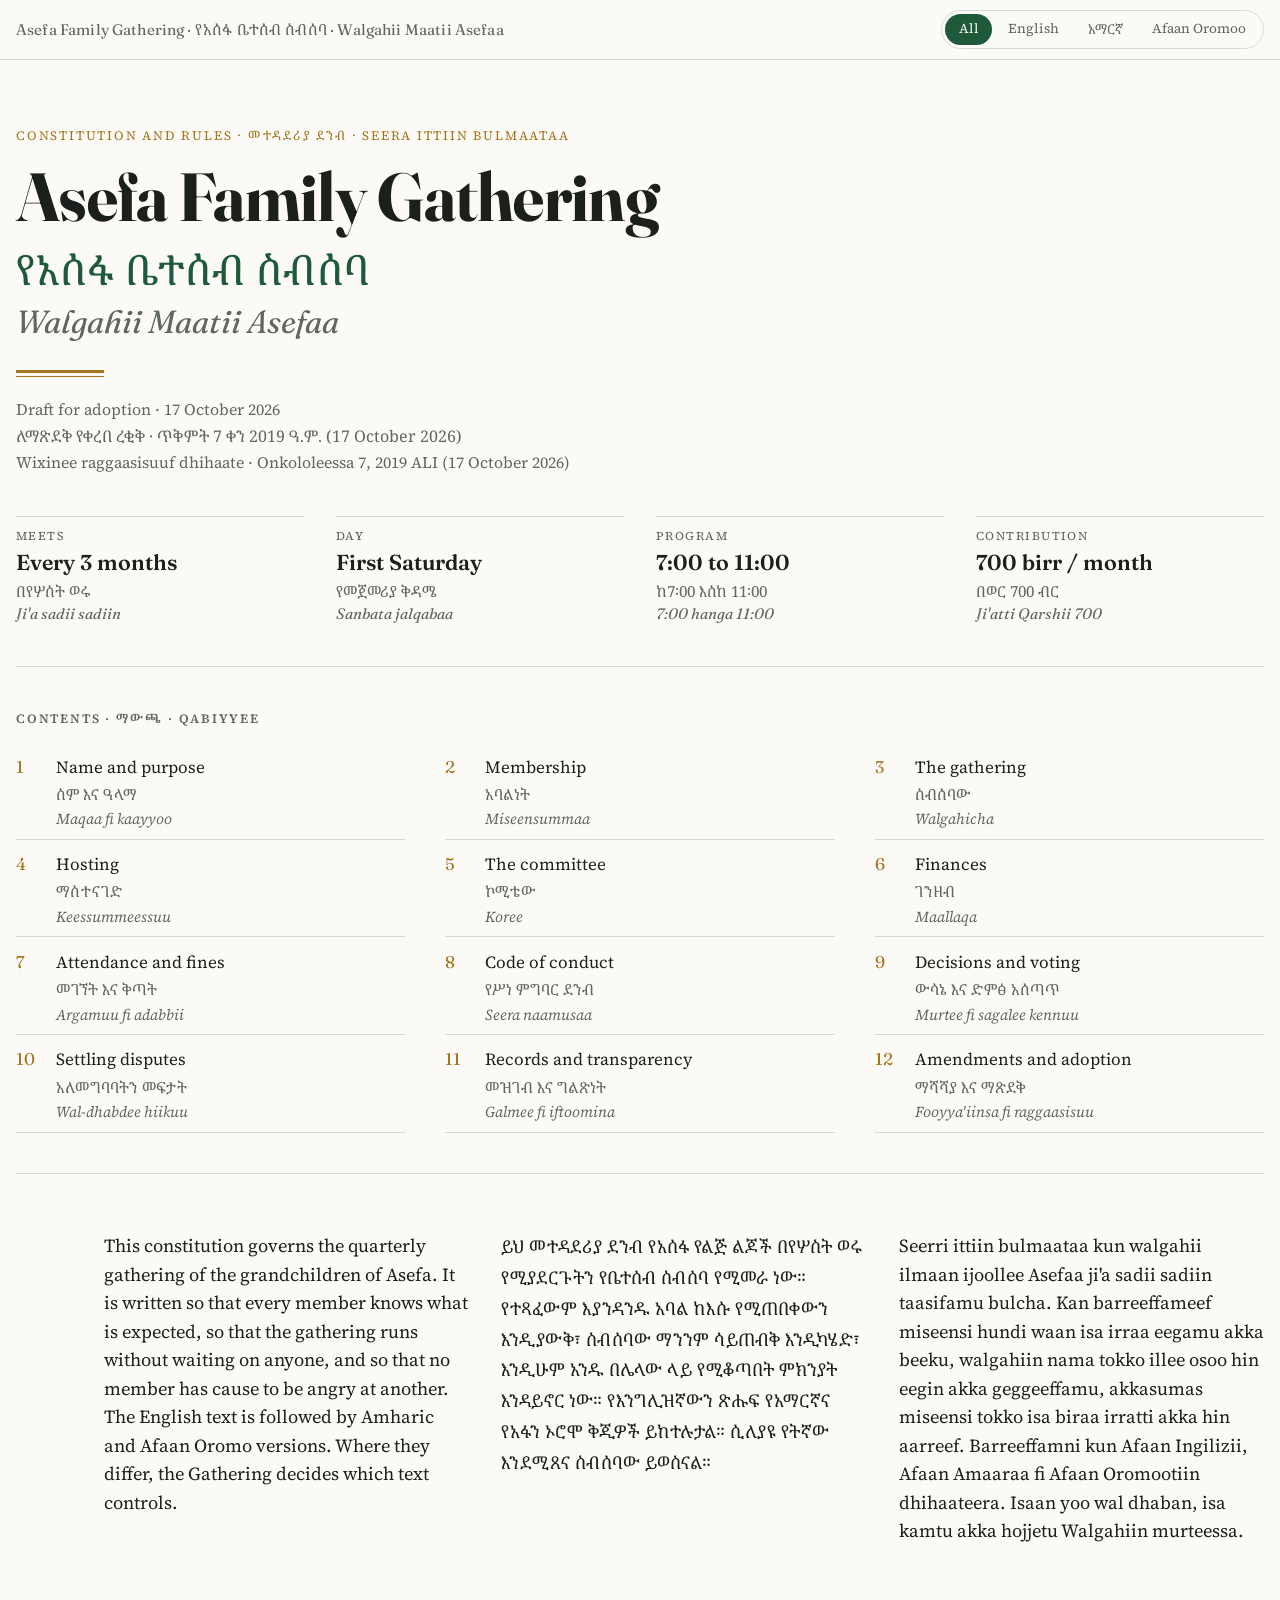
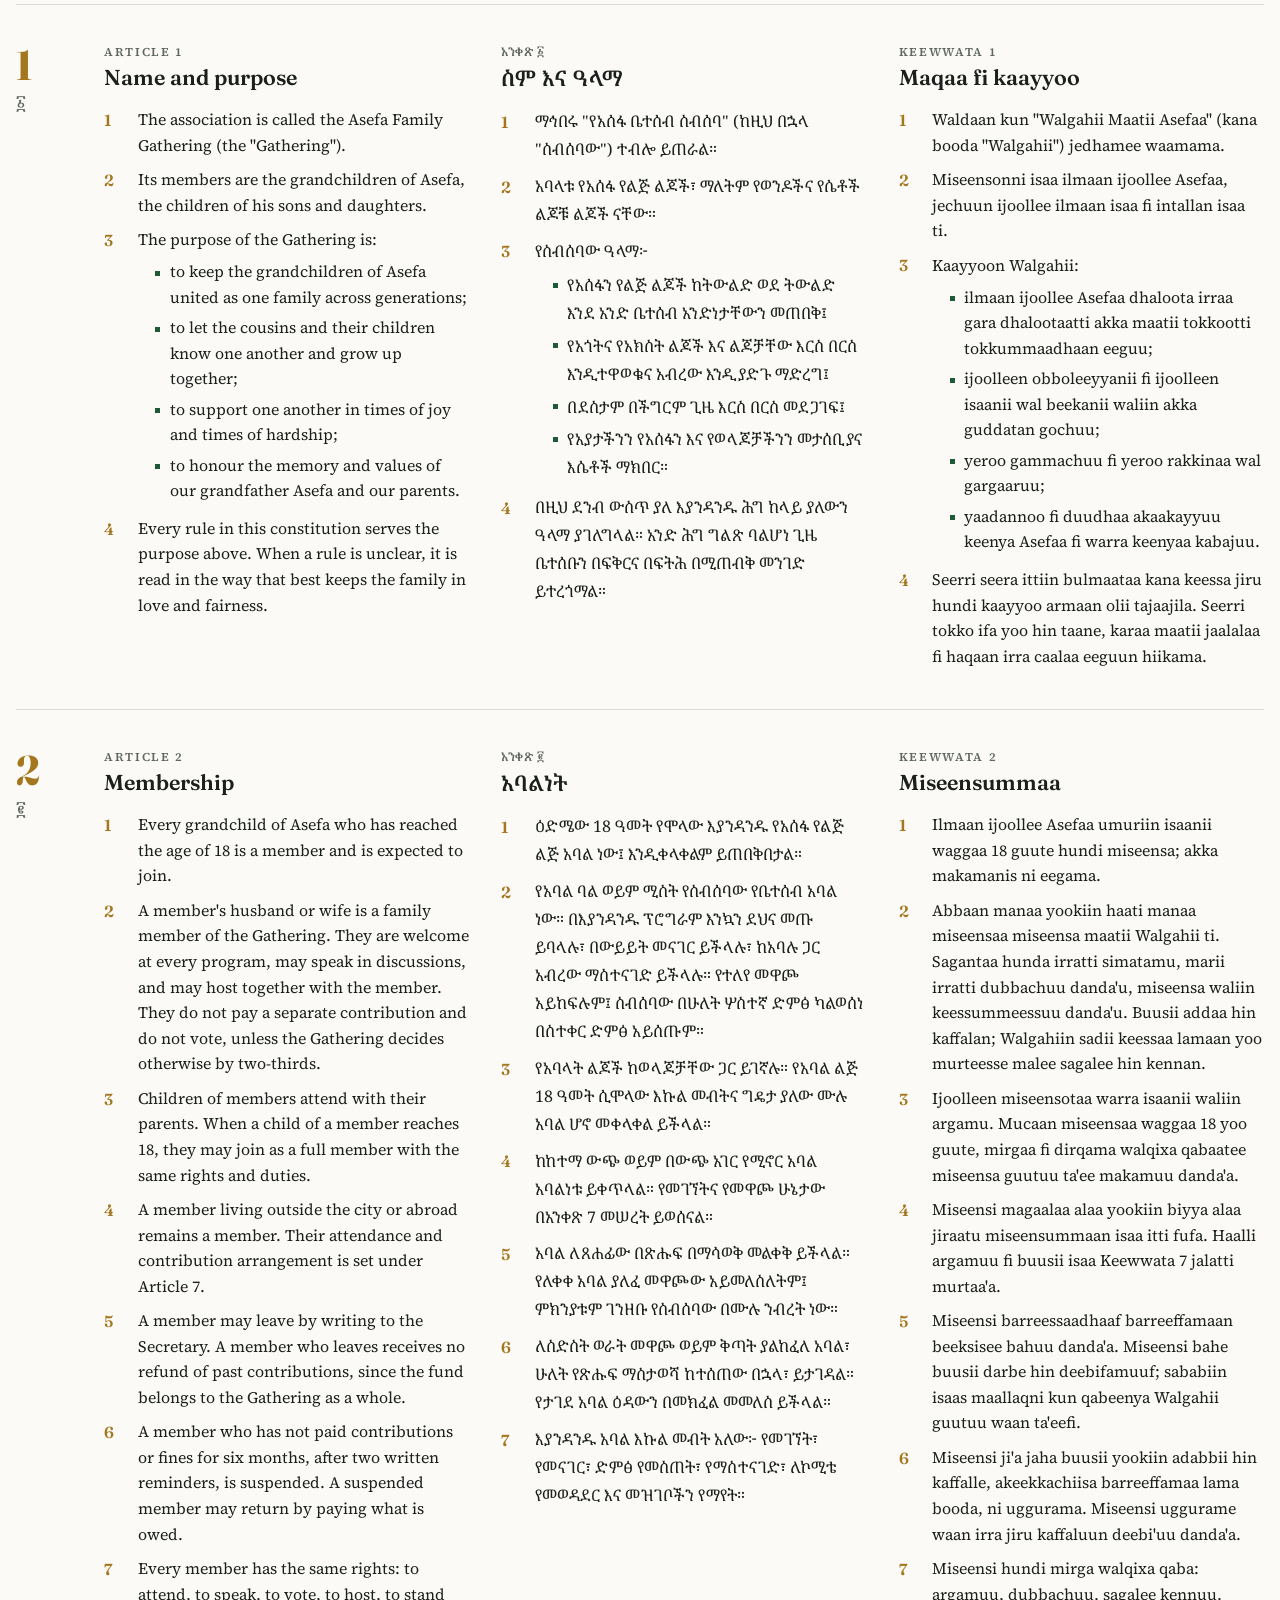
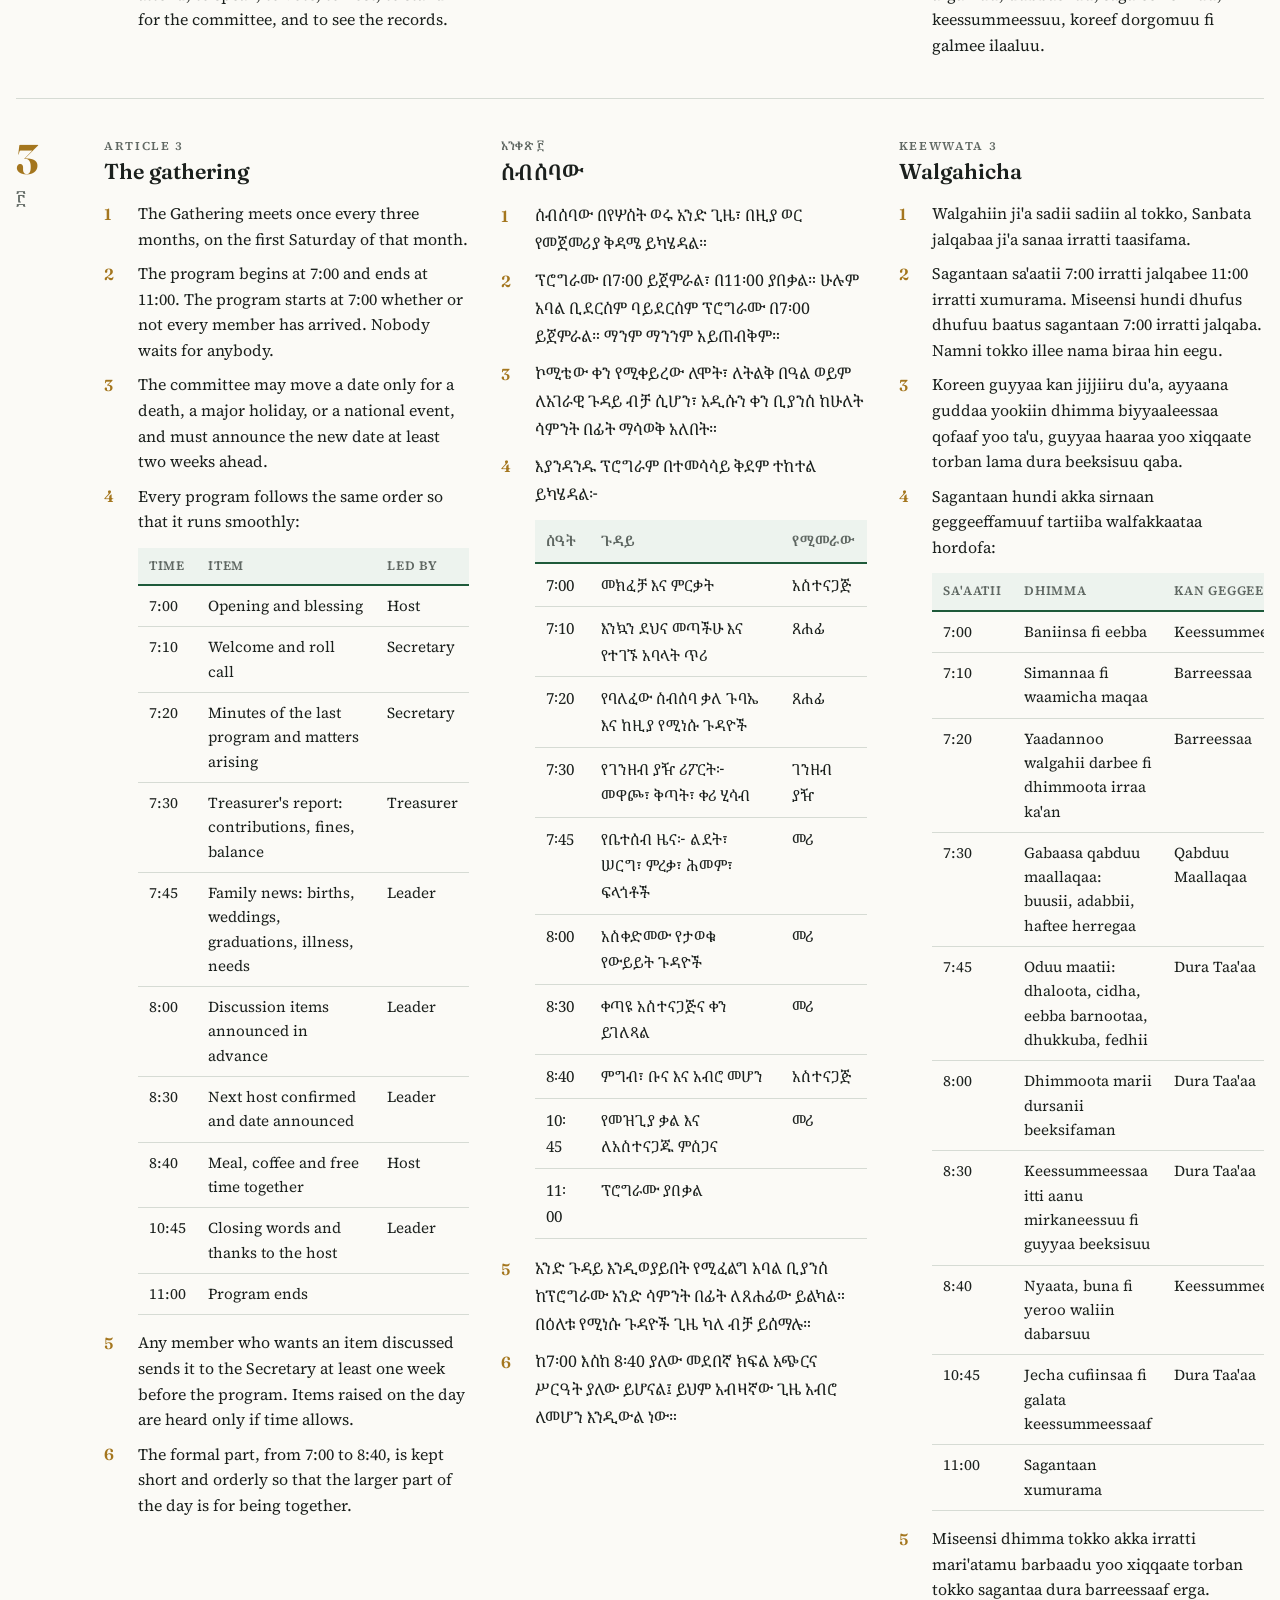
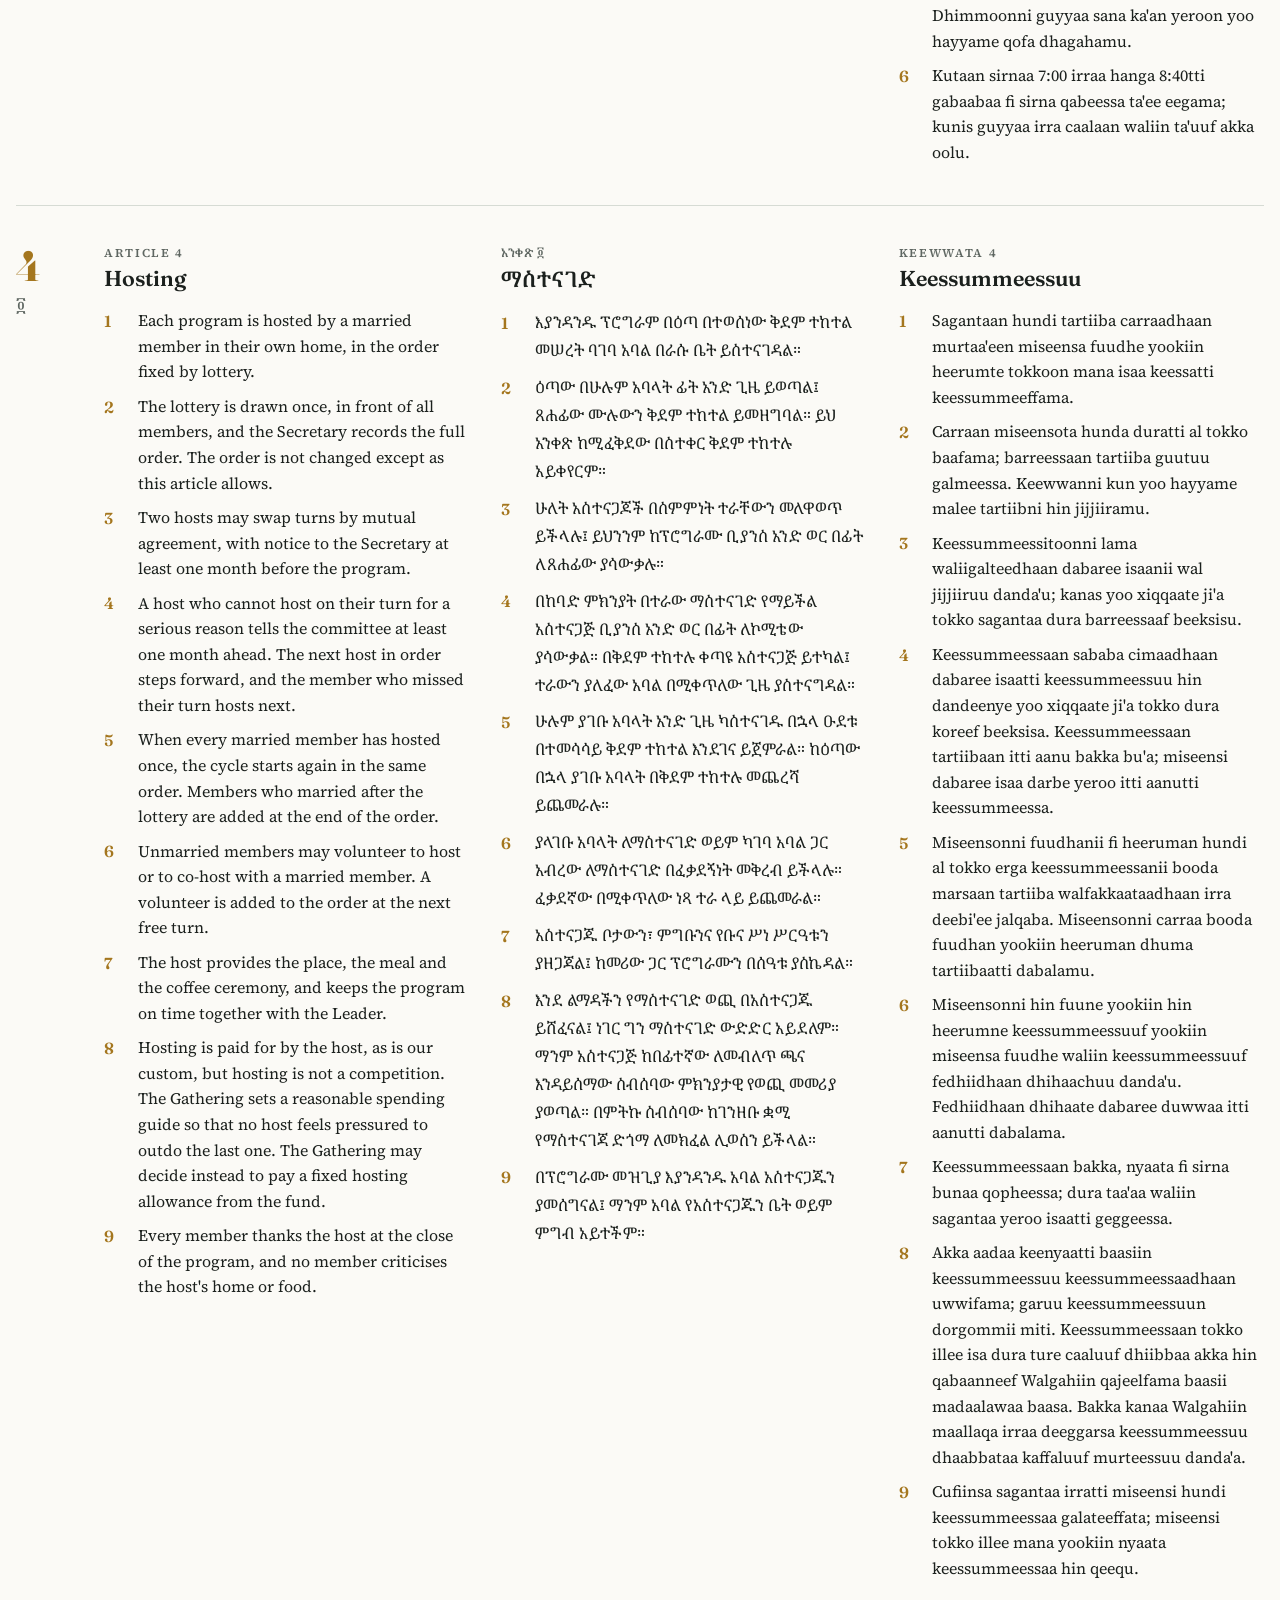
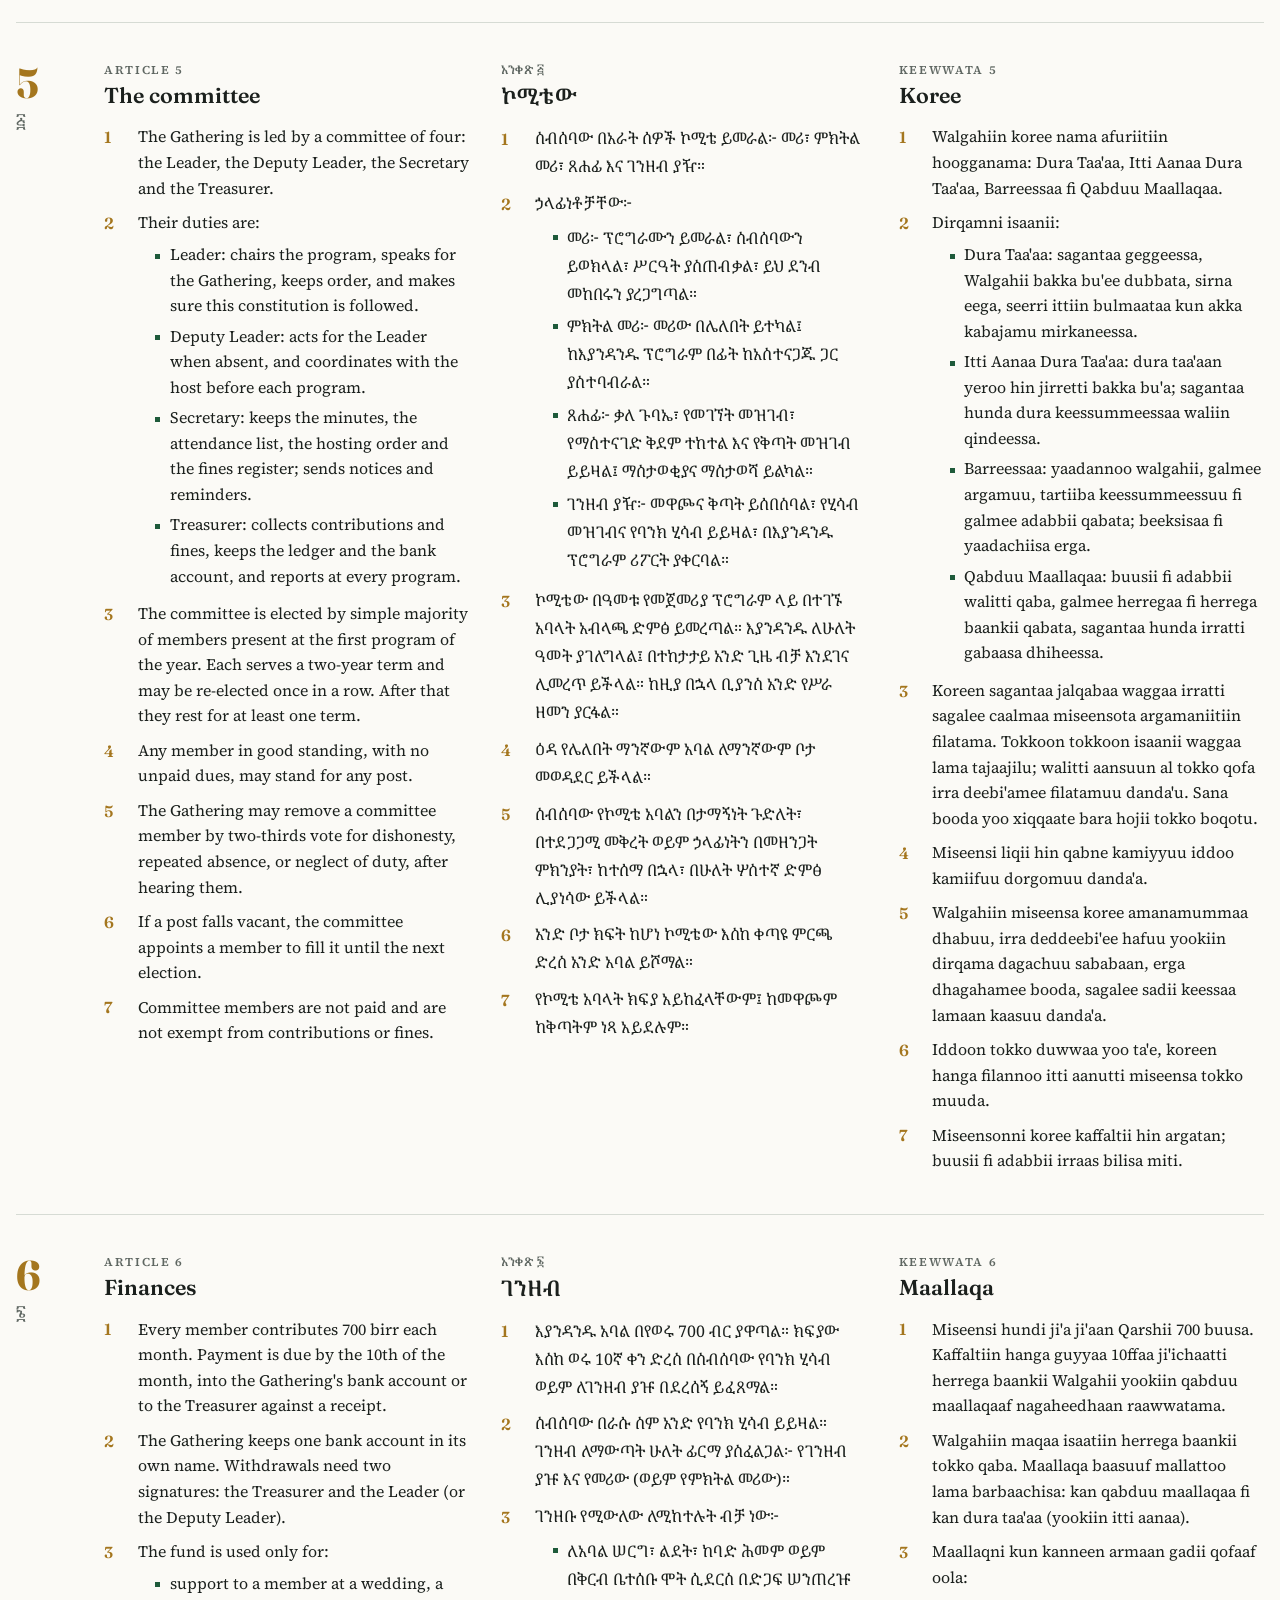
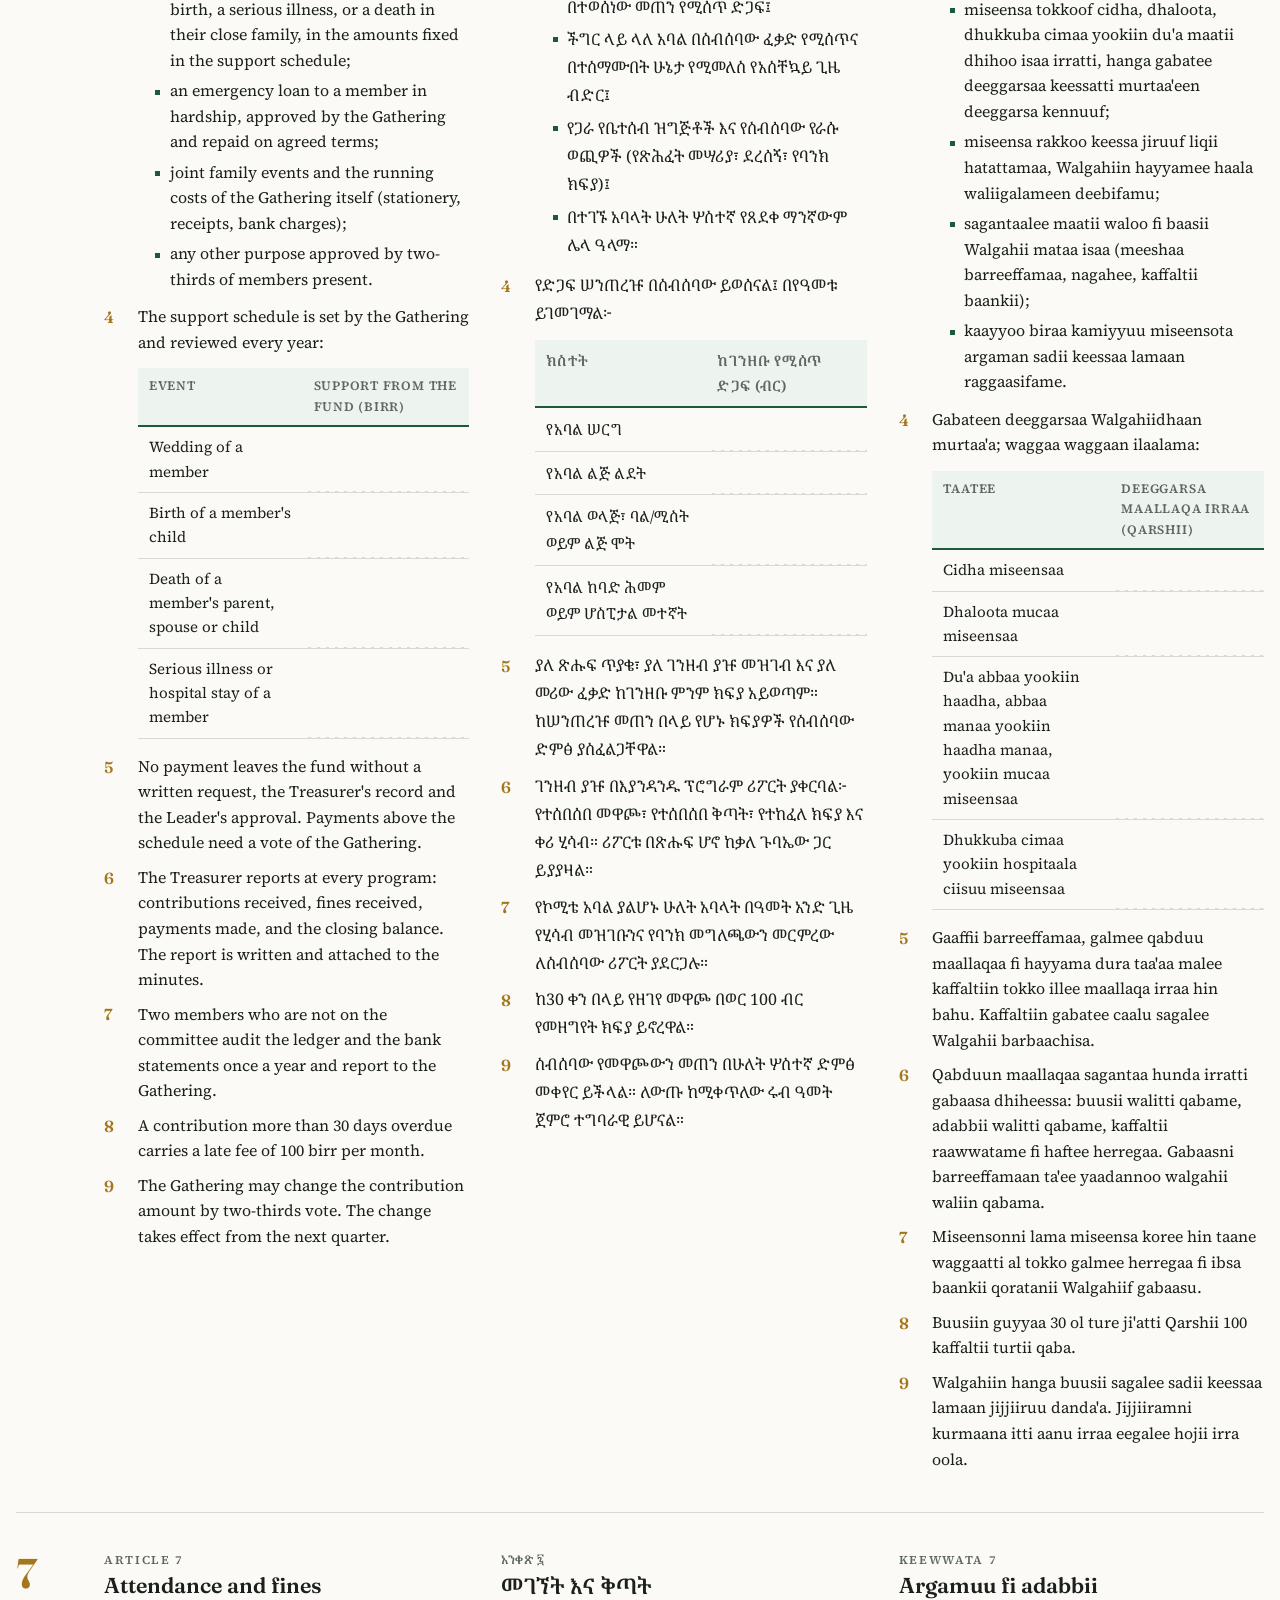
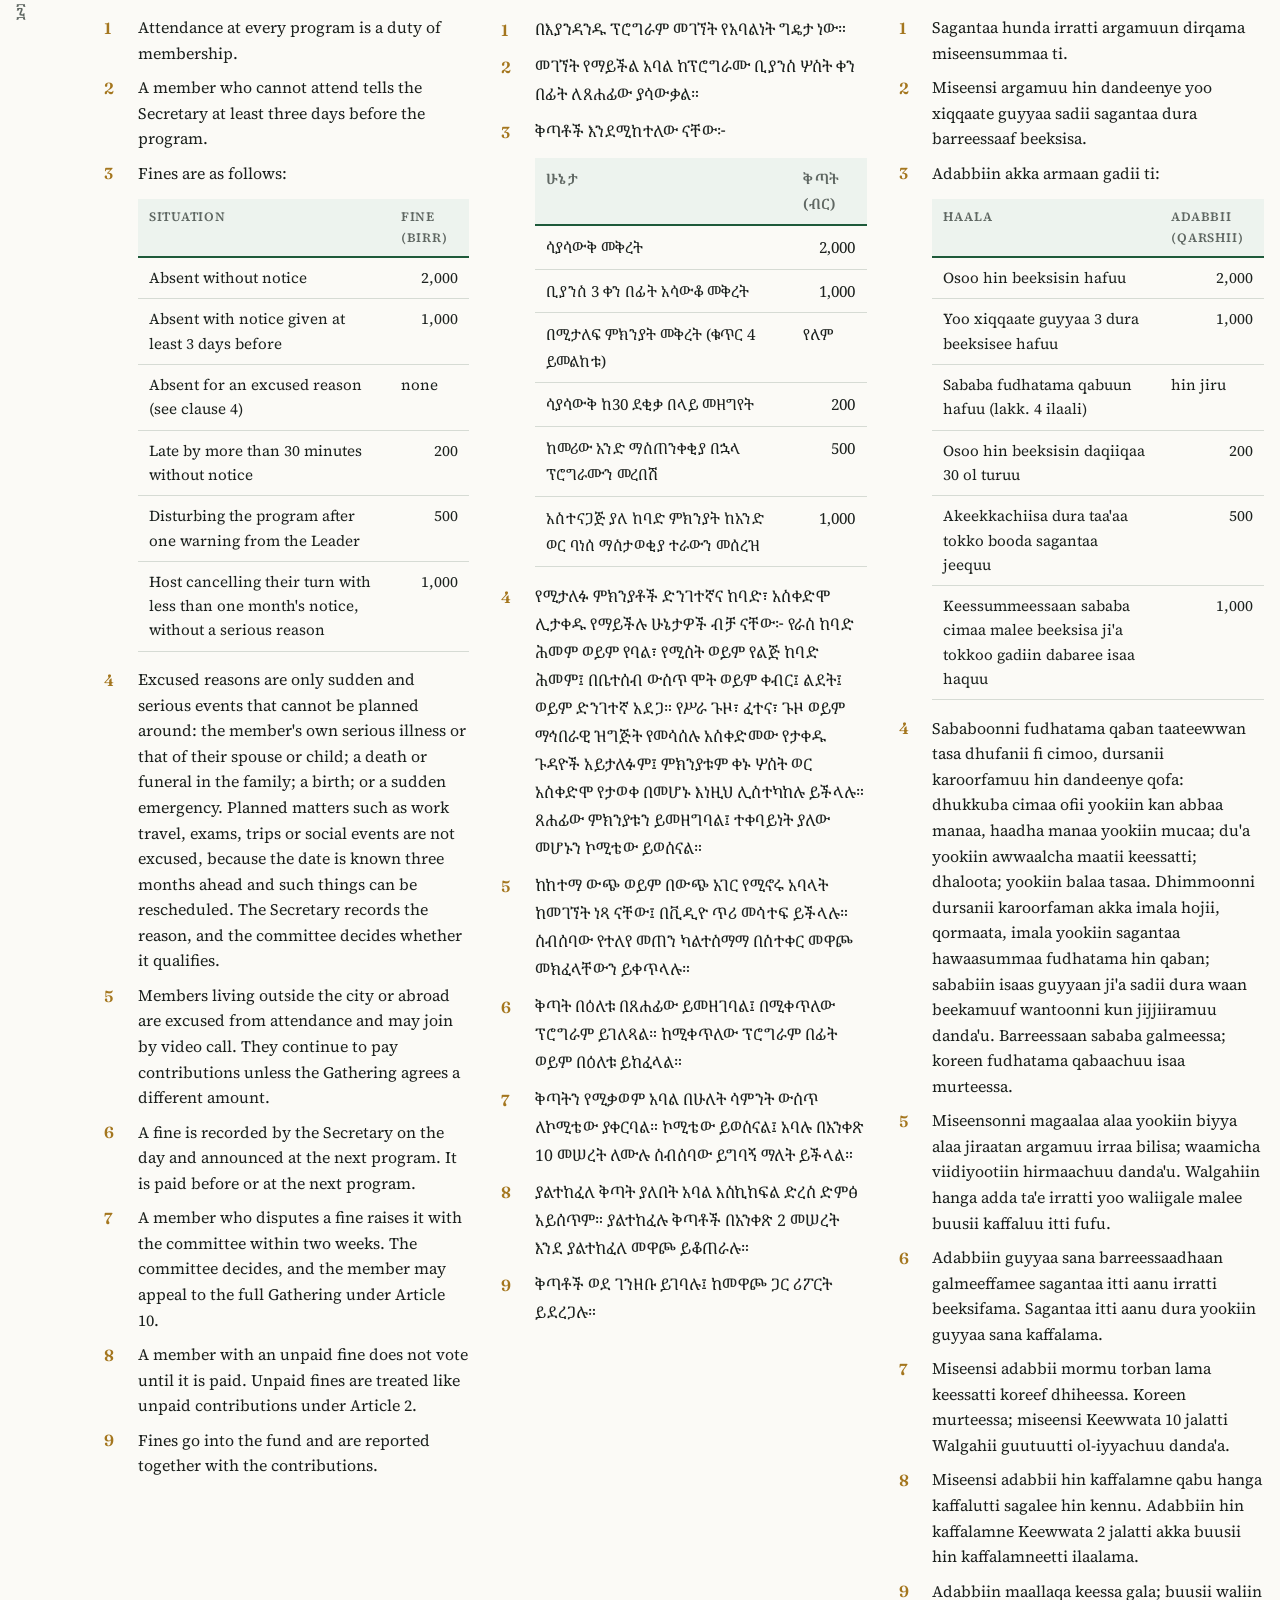
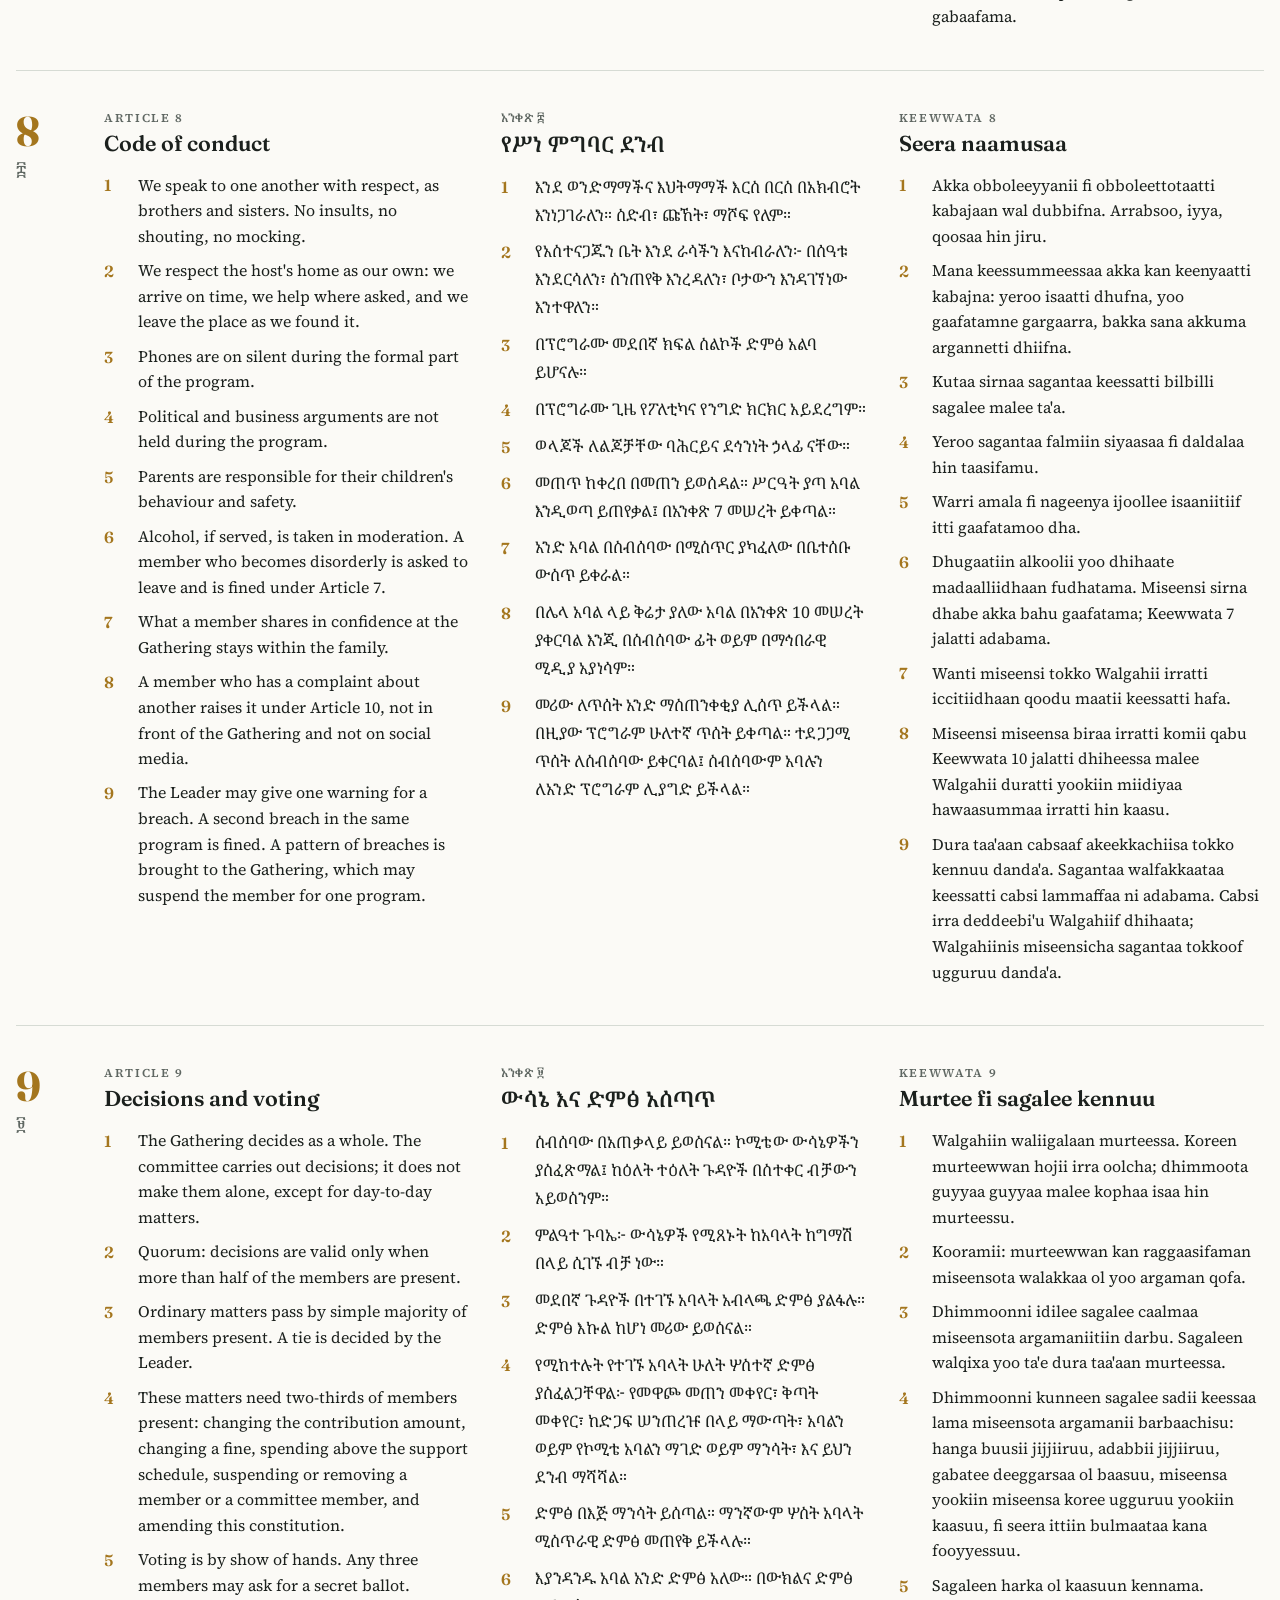
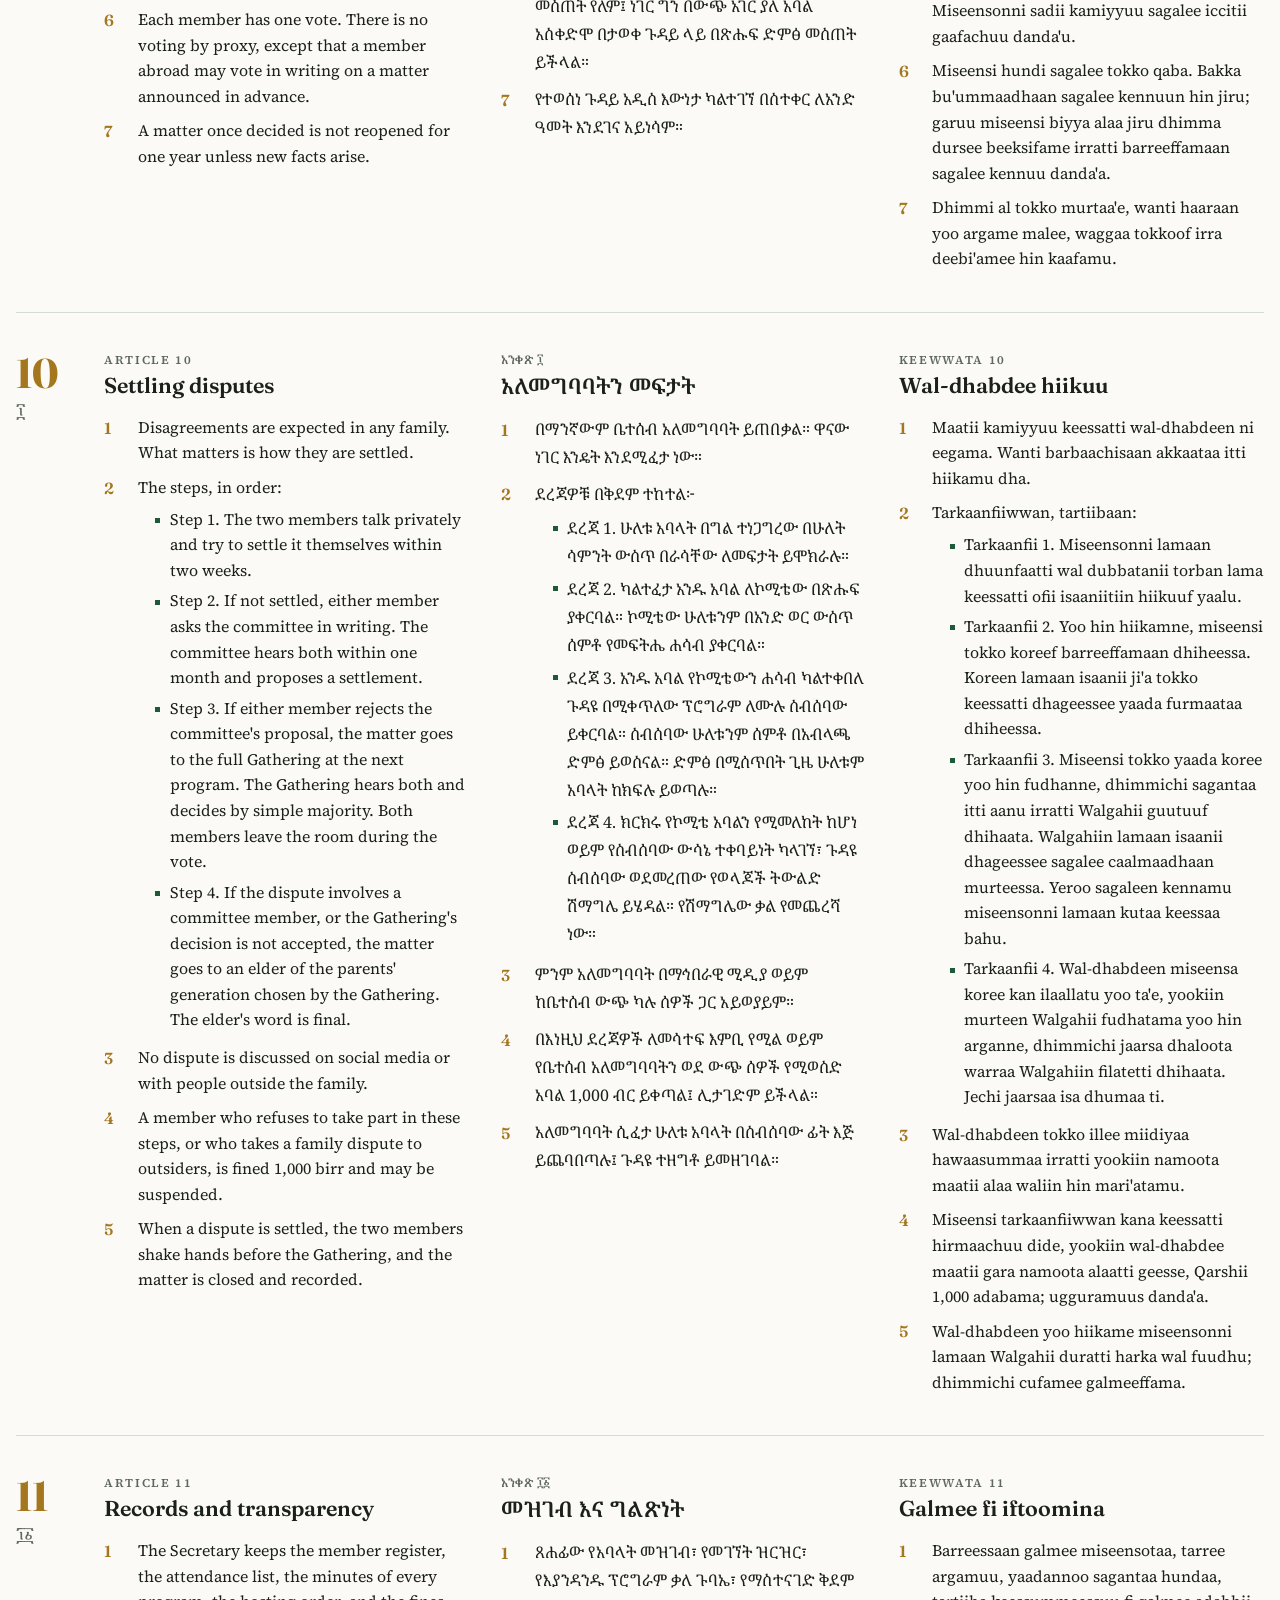
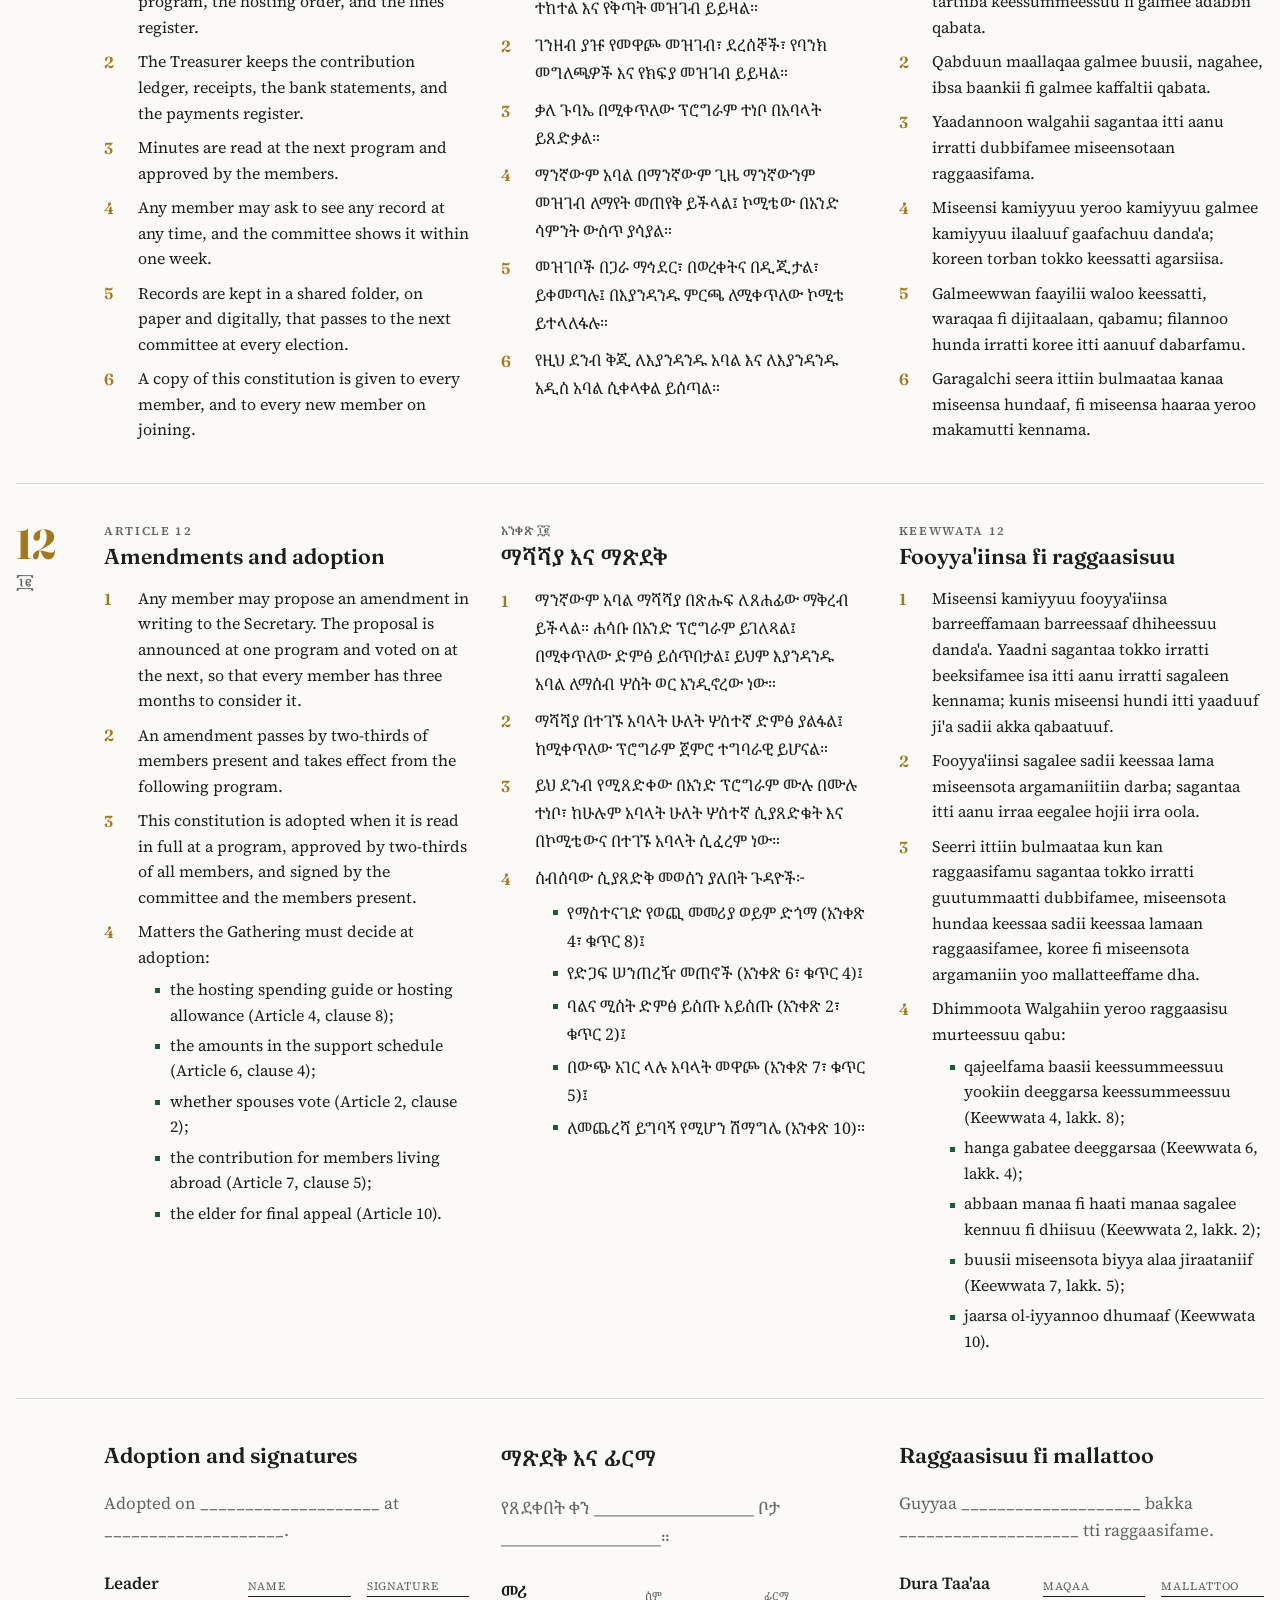
==== commit 38642122: "Limit excused absences to sudden, serious events (Article 7.4) Co-Authored-By: Claude Fable 5.1 <nor" ====
--- a/index.html
+++ b/index.html
@@ -322,15 +322,15 @@
   <div class="gutter"><span class="num">7</span><span class="geez" lang="am">፯</span></div>
   <div class="col en" lang="en">
     <h2><span class="eyebrow">Article 7</span>Attendance and fines</h2>
-    <ol class="clauses"><li><p>Attendance at every program is a duty of membership.</p></li><li><p>A member who cannot attend tells the Secretary at least three days before the program.</p></li><li><p>Fines are as follows:</p><div class="tablewrap"><table><thead><tr><th>Situation</th><th>Fine (birr)</th></tr></thead><tbody><tr><td>Absent without notice</td><td class="num">2,000</td></tr><tr><td>Absent with notice given at least 3 days before</td><td class="num">1,000</td></tr><tr><td>Absent for an excused reason (see clause 4)</td><td>none</td></tr><tr><td>Late by more than 30 minutes without notice</td><td class="num">200</td></tr><tr><td>Disturbing the program after one warning from the Leader</td><td class="num">500</td></tr><tr><td>Host cancelling their turn with less than one month's notice, without a serious reason</td><td class="num">1,000</td></tr></tbody></table></div></li><li><p>Excused reasons are: the member's own illness or the illness of their spouse or child; a death or funeral; a birth; work travel; an exam; and a national or religious duty. The Secretary records the reason. The committee may accept other serious reasons.</p></li><li><p>Members living outside the city or abroad are excused from attendance and may join by video call. They continue to pay contributions unless the Gathering agrees a different amount.</p></li><li><p>A fine is recorded by the Secretary on the day and announced at the next program. It is paid before or at the next program.</p></li><li><p>A member who disputes a fine raises it with the committee within two weeks. The committee decides, and the member may appeal to the full Gathering under Article 10.</p></li><li><p>A member with an unpaid fine does not vote until it is paid. Unpaid fines are treated like unpaid contributions under Article 2.</p></li><li><p>Fines go into the fund and are reported together with the contributions.</p></li></ol>
+    <ol class="clauses"><li><p>Attendance at every program is a duty of membership.</p></li><li><p>A member who cannot attend tells the Secretary at least three days before the program.</p></li><li><p>Fines are as follows:</p><div class="tablewrap"><table><thead><tr><th>Situation</th><th>Fine (birr)</th></tr></thead><tbody><tr><td>Absent without notice</td><td class="num">2,000</td></tr><tr><td>Absent with notice given at least 3 days before</td><td class="num">1,000</td></tr><tr><td>Absent for an excused reason (see clause 4)</td><td>none</td></tr><tr><td>Late by more than 30 minutes without notice</td><td class="num">200</td></tr><tr><td>Disturbing the program after one warning from the Leader</td><td class="num">500</td></tr><tr><td>Host cancelling their turn with less than one month's notice, without a serious reason</td><td class="num">1,000</td></tr></tbody></table></div></li><li><p>Excused reasons are only sudden and serious events that cannot be planned around: the member's own serious illness or that of their spouse or child; a death or funeral in the family; a birth; or a sudden emergency. Planned matters such as work travel, exams, trips or social events are not excused, because the date is known three months ahead and such things can be rescheduled. The Secretary records the reason, and the committee decides whether it qualifies.</p></li><li><p>Members living outside the city or abroad are excused from attendance and may join by video call. They continue to pay contributions unless the Gathering agrees a different amount.</p></li><li><p>A fine is recorded by the Secretary on the day and announced at the next program. It is paid before or at the next program.</p></li><li><p>A member who disputes a fine raises it with the committee within two weeks. The committee decides, and the member may appeal to the full Gathering under Article 10.</p></li><li><p>A member with an unpaid fine does not vote until it is paid. Unpaid fines are treated like unpaid contributions under Article 2.</p></li><li><p>Fines go into the fund and are reported together with the contributions.</p></li></ol>
   </div>
   <div class="col am" lang="am">
     <h2><span class="eyebrow">አንቀጽ ፯</span>መገኘት እና ቅጣት</h2>
-    <ol class="clauses"><li><p>በእያንዳንዱ ፕሮግራም መገኘት የአባልነት ግዴታ ነው።</p></li><li><p>መገኘት የማይችል አባል ከፕሮግራሙ ቢያንስ ሦስት ቀን በፊት ለጸሐፊው ያሳውቃል።</p></li><li><p>ቅጣቶች እንደሚከተለው ናቸው፦</p><div class="tablewrap"><table><thead><tr><th>ሁኔታ</th><th>ቅጣት (ብር)</th></tr></thead><tbody><tr><td>ሳያሳውቅ መቅረት</td><td class="num">2,000</td></tr><tr><td>ቢያንስ 3 ቀን በፊት አሳውቆ መቅረት</td><td class="num">1,000</td></tr><tr><td>በሚታለፍ ምክንያት መቅረት (ቁጥር 4 ይመልከቱ)</td><td>የለም</td></tr><tr><td>ሳያሳውቅ ከ30 ደቂቃ በላይ መዘግየት</td><td class="num">200</td></tr><tr><td>ከመሪው አንድ ማስጠንቀቂያ በኋላ ፕሮግራሙን መረበሽ</td><td class="num">500</td></tr><tr><td>አስተናጋጅ ያለ ከባድ ምክንያት ከአንድ ወር ባነሰ ማስታወቂያ ተራውን መሰረዝ</td><td class="num">1,000</td></tr></tbody></table></div></li><li><p>የሚታለፉ ምክንያቶች፦ የራስ ሕመም ወይም የባል፣ የሚስት ወይም የልጅ ሕመም፤ ሞት ወይም ቀብር፤ ልደት፤ የሥራ ጉዞ፤ ፈተና፤ እና አገራዊ ወይም ሃይማኖታዊ ግዴታ። ጸሐፊው ምክንያቱን ይመዘግባል። ኮሚቴው ሌሎች ከባድ ምክንያቶችን ሊቀበል ይችላል።</p></li><li><p>ከከተማ ውጭ ወይም በውጭ አገር የሚኖሩ አባላት ከመገኘት ነጻ ናቸው፤ በቪዲዮ ጥሪ መሳተፍ ይችላሉ። ስብሰባው የተለየ መጠን ካልተስማማ በስተቀር መዋጮ መክፈላቸውን ይቀጥላሉ።</p></li><li><p>ቅጣት በዕለቱ በጸሐፊው ይመዘገባል፤ በሚቀጥለው ፕሮግራም ይገለጻል። ከሚቀጥለው ፕሮግራም በፊት ወይም በዕለቱ ይከፈላል።</p></li><li><p>ቅጣትን የሚቃወም አባል በሁለት ሳምንት ውስጥ ለኮሚቴው ያቀርባል። ኮሚቴው ይወስናል፤ አባሉ በአንቀጽ 10 መሠረት ለሙሉ ስብሰባው ይግባኝ ማለት ይችላል።</p></li><li><p>ያልተከፈለ ቅጣት ያለበት አባል እስኪከፍል ድረስ ድምፅ አይሰጥም። ያልተከፈሉ ቅጣቶች በአንቀጽ 2 መሠረት እንደ ያልተከፈለ መዋጮ ይቆጠራሉ።</p></li><li><p>ቅጣቶች ወደ ገንዘቡ ይገባሉ፤ ከመዋጮ ጋር ሪፖርት ይደረጋሉ።</p></li></ol>
+    <ol class="clauses"><li><p>በእያንዳንዱ ፕሮግራም መገኘት የአባልነት ግዴታ ነው።</p></li><li><p>መገኘት የማይችል አባል ከፕሮግራሙ ቢያንስ ሦስት ቀን በፊት ለጸሐፊው ያሳውቃል።</p></li><li><p>ቅጣቶች እንደሚከተለው ናቸው፦</p><div class="tablewrap"><table><thead><tr><th>ሁኔታ</th><th>ቅጣት (ብር)</th></tr></thead><tbody><tr><td>ሳያሳውቅ መቅረት</td><td class="num">2,000</td></tr><tr><td>ቢያንስ 3 ቀን በፊት አሳውቆ መቅረት</td><td class="num">1,000</td></tr><tr><td>በሚታለፍ ምክንያት መቅረት (ቁጥር 4 ይመልከቱ)</td><td>የለም</td></tr><tr><td>ሳያሳውቅ ከ30 ደቂቃ በላይ መዘግየት</td><td class="num">200</td></tr><tr><td>ከመሪው አንድ ማስጠንቀቂያ በኋላ ፕሮግራሙን መረበሽ</td><td class="num">500</td></tr><tr><td>አስተናጋጅ ያለ ከባድ ምክንያት ከአንድ ወር ባነሰ ማስታወቂያ ተራውን መሰረዝ</td><td class="num">1,000</td></tr></tbody></table></div></li><li><p>የሚታለፉ ምክንያቶች ድንገተኛና ከባድ፣ አስቀድሞ ሊታቀዱ የማይችሉ ሁኔታዎች ብቻ ናቸው፦ የራስ ከባድ ሕመም ወይም የባል፣ የሚስት ወይም የልጅ ከባድ ሕመም፤ በቤተሰብ ውስጥ ሞት ወይም ቀብር፤ ልደት፤ ወይም ድንገተኛ አደጋ። የሥራ ጉዞ፣ ፈተና፣ ጉዞ ወይም ማኅበራዊ ዝግጅት የመሳሰሉ አስቀድመው የታቀዱ ጉዳዮች አይታለፉም፤ ምክንያቱም ቀኑ ሦስት ወር አስቀድሞ የታወቀ በመሆኑ እነዚህ ሊስተካከሉ ይችላሉ። ጸሐፊው ምክንያቱን ይመዘግባል፤ ተቀባይነት ያለው መሆኑን ኮሚቴው ይወስናል።</p></li><li><p>ከከተማ ውጭ ወይም በውጭ አገር የሚኖሩ አባላት ከመገኘት ነጻ ናቸው፤ በቪዲዮ ጥሪ መሳተፍ ይችላሉ። ስብሰባው የተለየ መጠን ካልተስማማ በስተቀር መዋጮ መክፈላቸውን ይቀጥላሉ።</p></li><li><p>ቅጣት በዕለቱ በጸሐፊው ይመዘገባል፤ በሚቀጥለው ፕሮግራም ይገለጻል። ከሚቀጥለው ፕሮግራም በፊት ወይም በዕለቱ ይከፈላል።</p></li><li><p>ቅጣትን የሚቃወም አባል በሁለት ሳምንት ውስጥ ለኮሚቴው ያቀርባል። ኮሚቴው ይወስናል፤ አባሉ በአንቀጽ 10 መሠረት ለሙሉ ስብሰባው ይግባኝ ማለት ይችላል።</p></li><li><p>ያልተከፈለ ቅጣት ያለበት አባል እስኪከፍል ድረስ ድምፅ አይሰጥም። ያልተከፈሉ ቅጣቶች በአንቀጽ 2 መሠረት እንደ ያልተከፈለ መዋጮ ይቆጠራሉ።</p></li><li><p>ቅጣቶች ወደ ገንዘቡ ይገባሉ፤ ከመዋጮ ጋር ሪፖርት ይደረጋሉ።</p></li></ol>
   </div>
   <div class="col om" lang="om">
     <h2><span class="eyebrow">Keewwata 7</span>Argamuu fi adabbii</h2>
-    <ol class="clauses"><li><p>Sagantaa hunda irratti argamuun dirqama miseensummaa ti.</p></li><li><p>Miseensi argamuu hin dandeenye yoo xiqqaate guyyaa sadii sagantaa dura barreessaaf beeksisa.</p></li><li><p>Adabbiin akka armaan gadii ti:</p><div class="tablewrap"><table><thead><tr><th>Haala</th><th>Adabbii (Qarshii)</th></tr></thead><tbody><tr><td>Osoo hin beeksisin hafuu</td><td class="num">2,000</td></tr><tr><td>Yoo xiqqaate guyyaa 3 dura beeksisee hafuu</td><td class="num">1,000</td></tr><tr><td>Sababa fudhatama qabuun hafuu (lakk. 4 ilaali)</td><td>hin jiru</td></tr><tr><td>Osoo hin beeksisin daqiiqaa 30 ol turuu</td><td class="num">200</td></tr><tr><td>Akeekkachiisa dura taa'aa tokko booda sagantaa jeequu</td><td class="num">500</td></tr><tr><td>Keessummeessaan sababa cimaa malee beeksisa ji'a tokkoo gadiin dabaree isaa haquu</td><td class="num">1,000</td></tr></tbody></table></div></li><li><p>Sababoonni fudhatama qaban: dhukkuba ofii yookiin dhukkuba abbaa manaa, haadha manaa yookiin mucaa; du'a yookiin awwaalcha; dhaloota; imala hojii; qormaata; fi dirqama biyyaaleessaa yookiin amantii. Barreessaan sababa galmeessa. Koreen sababoota cimoo biroo fudhachuu danda'a.</p></li><li><p>Miseensonni magaalaa alaa yookiin biyya alaa jiraatan argamuu irraa bilisa; waamicha viidiyootiin hirmaachuu danda'u. Walgahiin hanga adda ta'e irratti yoo waliigale malee buusii kaffaluu itti fufu.</p></li><li><p>Adabbiin guyyaa sana barreessaadhaan galmeeffamee sagantaa itti aanu irratti beeksifama. Sagantaa itti aanu dura yookiin guyyaa sana kaffalama.</p></li><li><p>Miseensi adabbii mormu torban lama keessatti koreef dhiheessa. Koreen murteessa; miseensi Keewwata 10 jalatti Walgahii guutuutti ol-iyyachuu danda'a.</p></li><li><p>Miseensi adabbii hin kaffalamne qabu hanga kaffalutti sagalee hin kennu. Adabbiin hin kaffalamne Keewwata 2 jalatti akka buusii hin kaffalamneetti ilaalama.</p></li><li><p>Adabbiin maallaqa keessa gala; buusii waliin gabaafama.</p></li></ol>
+    <ol class="clauses"><li><p>Sagantaa hunda irratti argamuun dirqama miseensummaa ti.</p></li><li><p>Miseensi argamuu hin dandeenye yoo xiqqaate guyyaa sadii sagantaa dura barreessaaf beeksisa.</p></li><li><p>Adabbiin akka armaan gadii ti:</p><div class="tablewrap"><table><thead><tr><th>Haala</th><th>Adabbii (Qarshii)</th></tr></thead><tbody><tr><td>Osoo hin beeksisin hafuu</td><td class="num">2,000</td></tr><tr><td>Yoo xiqqaate guyyaa 3 dura beeksisee hafuu</td><td class="num">1,000</td></tr><tr><td>Sababa fudhatama qabuun hafuu (lakk. 4 ilaali)</td><td>hin jiru</td></tr><tr><td>Osoo hin beeksisin daqiiqaa 30 ol turuu</td><td class="num">200</td></tr><tr><td>Akeekkachiisa dura taa'aa tokko booda sagantaa jeequu</td><td class="num">500</td></tr><tr><td>Keessummeessaan sababa cimaa malee beeksisa ji'a tokkoo gadiin dabaree isaa haquu</td><td class="num">1,000</td></tr></tbody></table></div></li><li><p>Sababoonni fudhatama qaban taateewwan tasa dhufanii fi cimoo, dursanii karoorfamuu hin dandeenye qofa: dhukkuba cimaa ofii yookiin kan abbaa manaa, haadha manaa yookiin mucaa; du'a yookiin awwaalcha maatii keessatti; dhaloota; yookiin balaa tasaa. Dhimmoonni dursanii karoorfaman akka imala hojii, qormaata, imala yookiin sagantaa hawaasummaa fudhatama hin qaban; sababiin isaas guyyaan ji'a sadii dura waan beekamuuf wantoonni kun jijjiiramuu danda'u. Barreessaan sababa galmeessa; koreen fudhatama qabaachuu isaa murteessa.</p></li><li><p>Miseensonni magaalaa alaa yookiin biyya alaa jiraatan argamuu irraa bilisa; waamicha viidiyootiin hirmaachuu danda'u. Walgahiin hanga adda ta'e irratti yoo waliigale malee buusii kaffaluu itti fufu.</p></li><li><p>Adabbiin guyyaa sana barreessaadhaan galmeeffamee sagantaa itti aanu irratti beeksifama. Sagantaa itti aanu dura yookiin guyyaa sana kaffalama.</p></li><li><p>Miseensi adabbii mormu torban lama keessatti koreef dhiheessa. Koreen murteessa; miseensi Keewwata 10 jalatti Walgahii guutuutti ol-iyyachuu danda'a.</p></li><li><p>Miseensi adabbii hin kaffalamne qabu hanga kaffalutti sagalee hin kennu. Adabbiin hin kaffalamne Keewwata 2 jalatti akka buusii hin kaffalamneetti ilaalama.</p></li><li><p>Adabbiin maallaqa keessa gala; buusii waliin gabaafama.</p></li></ol>
   </div>
 </section>
 <section class="article" id="article-8">
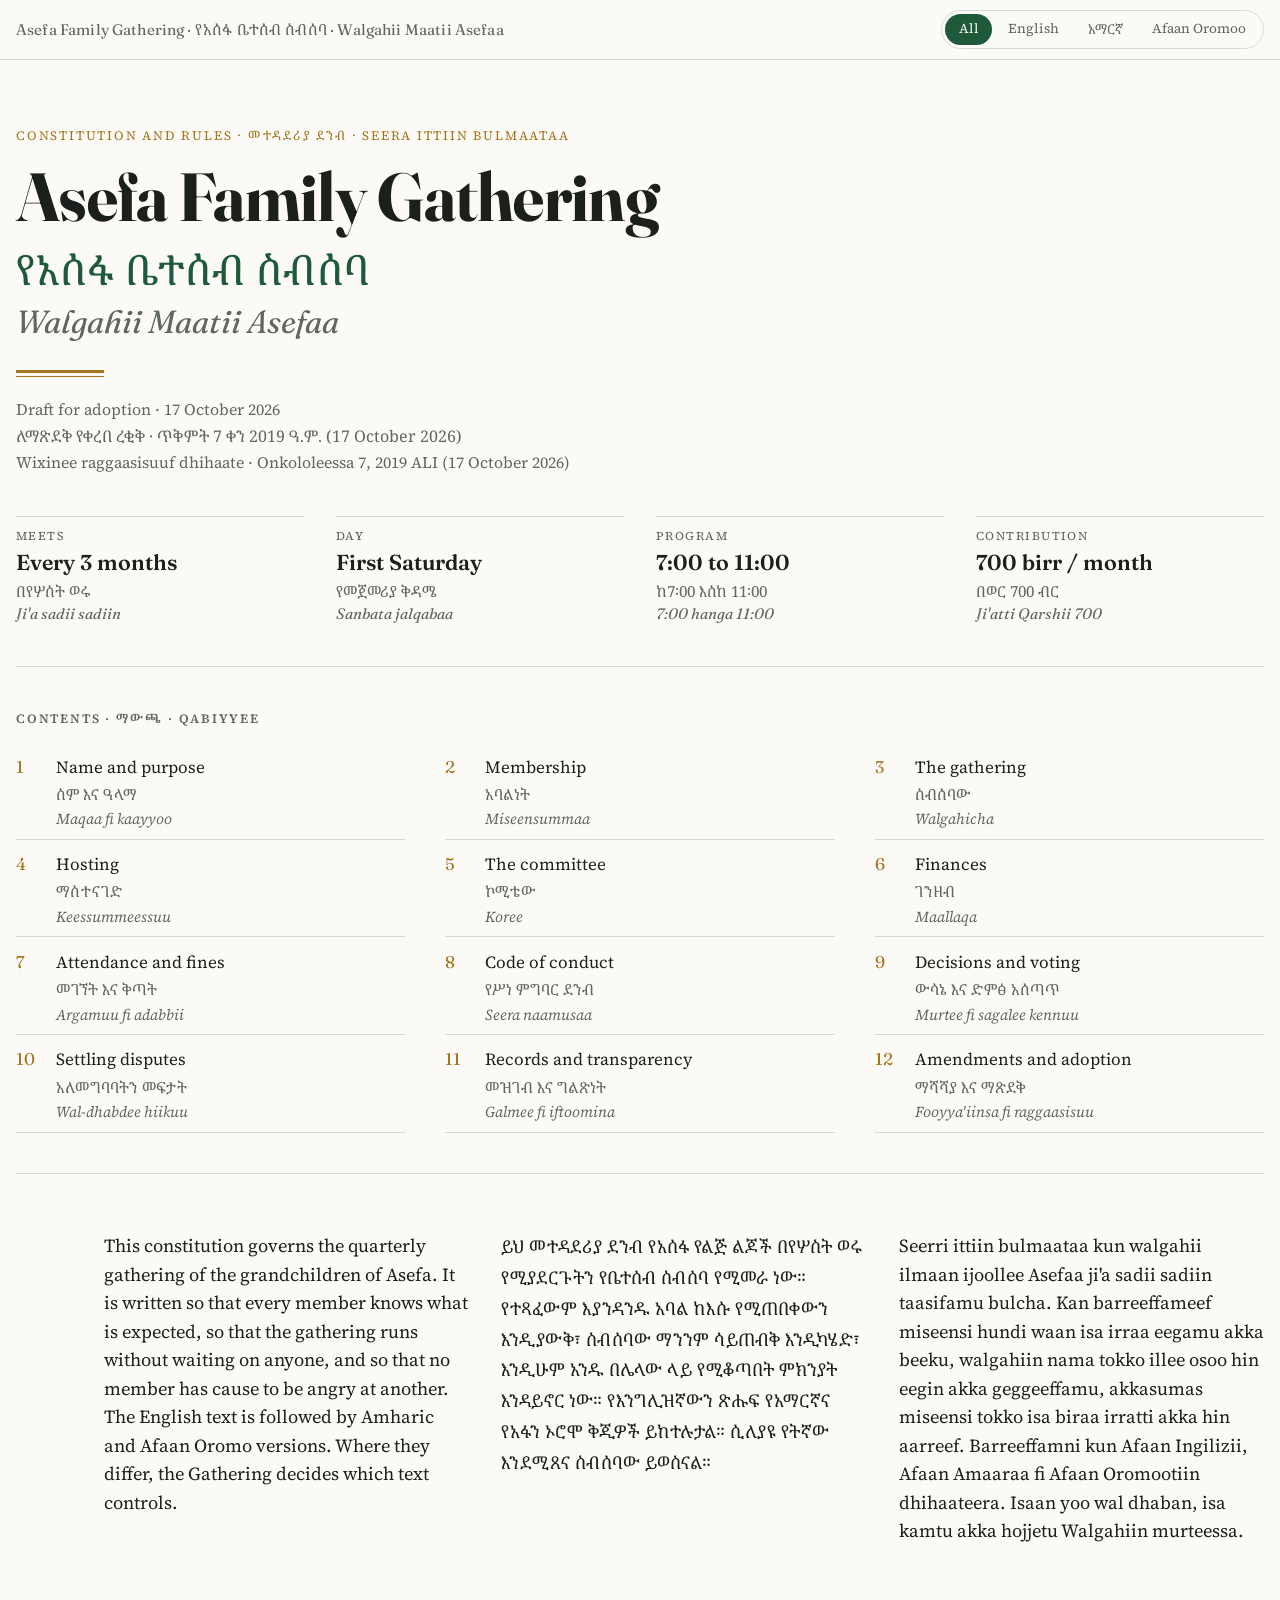
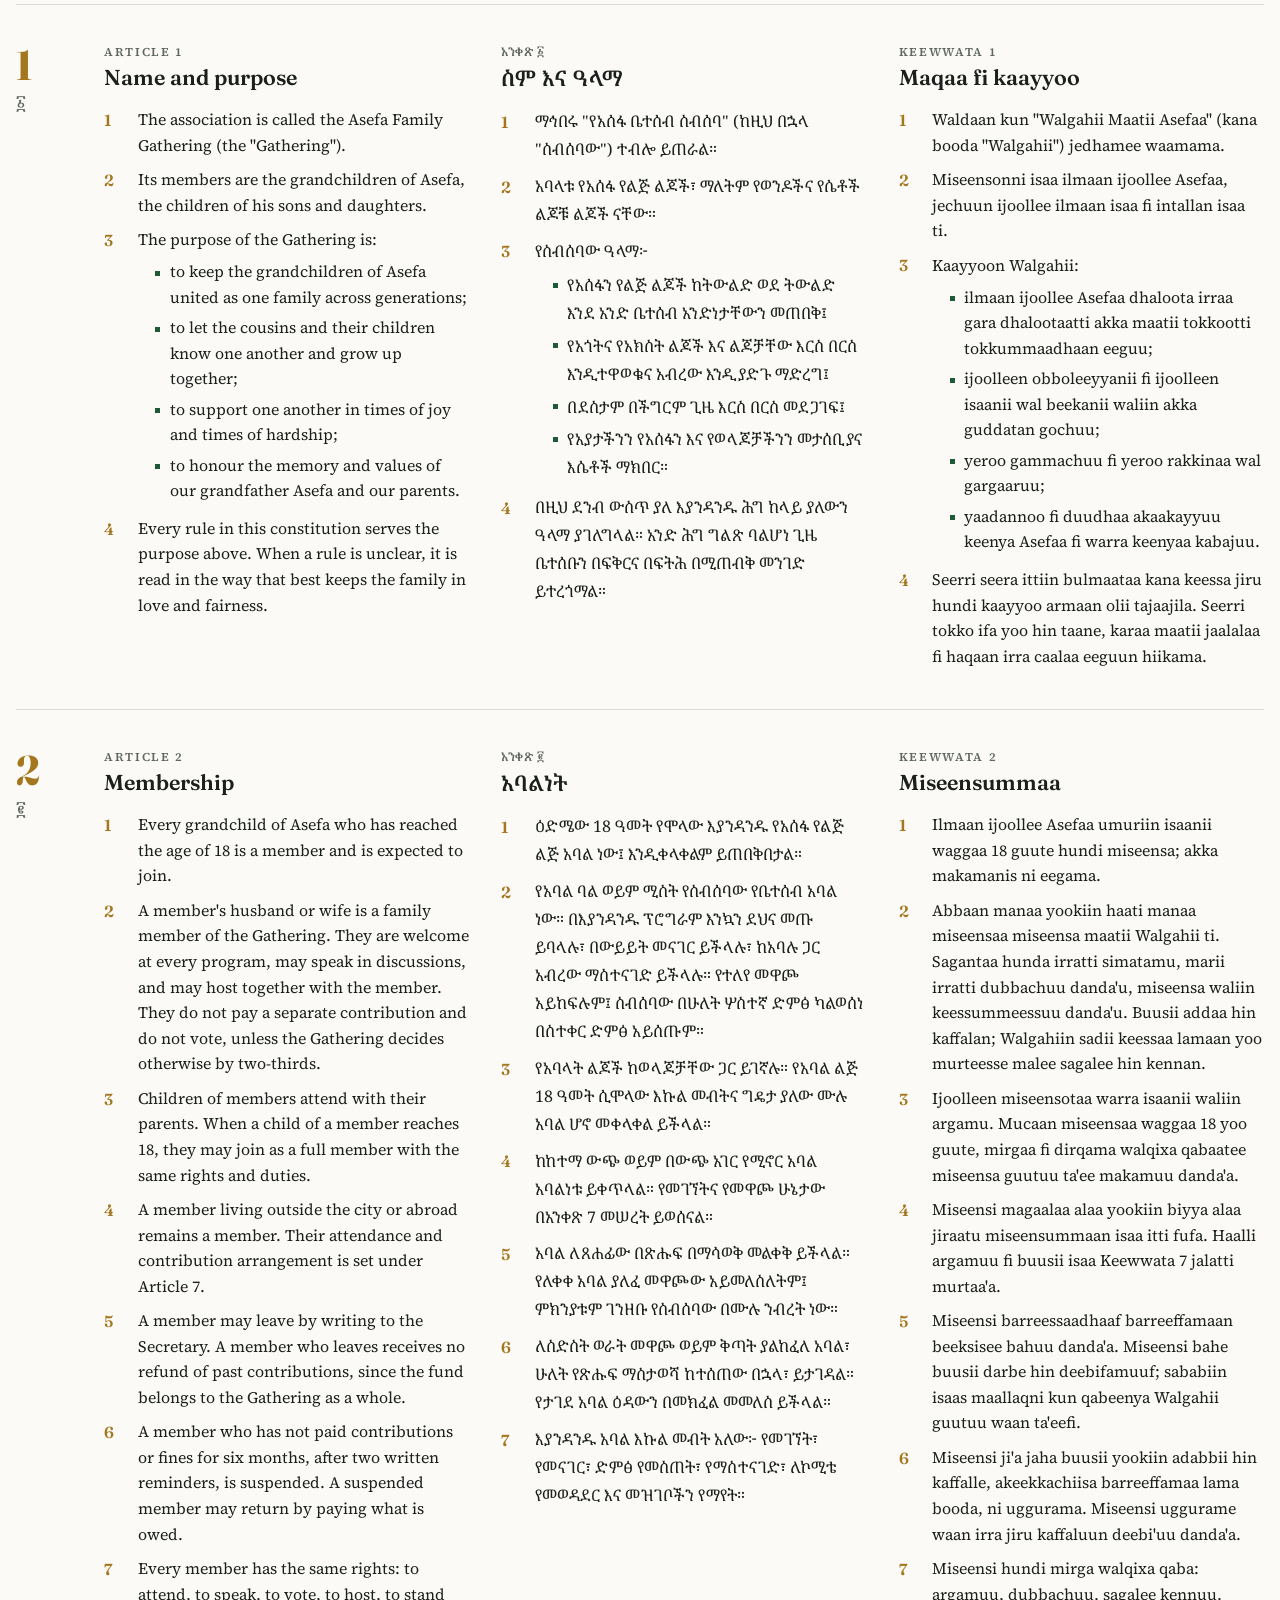
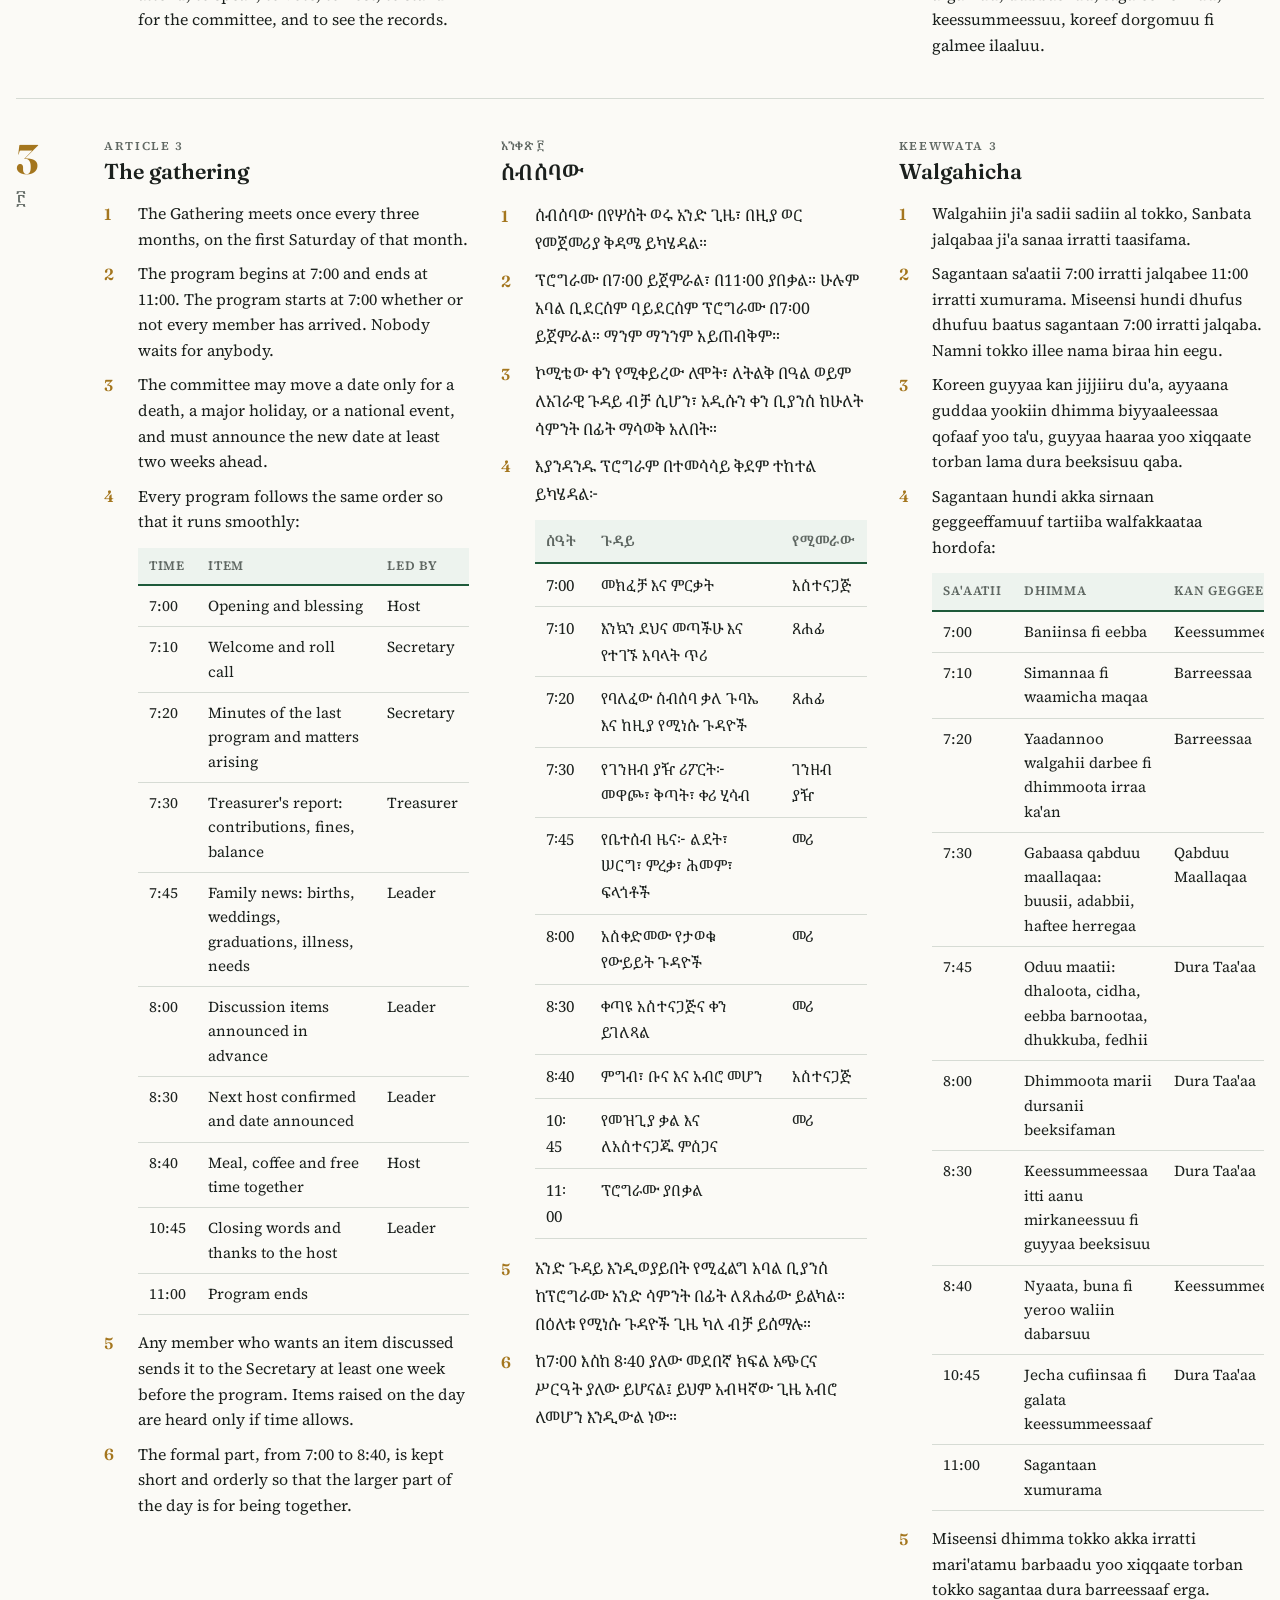
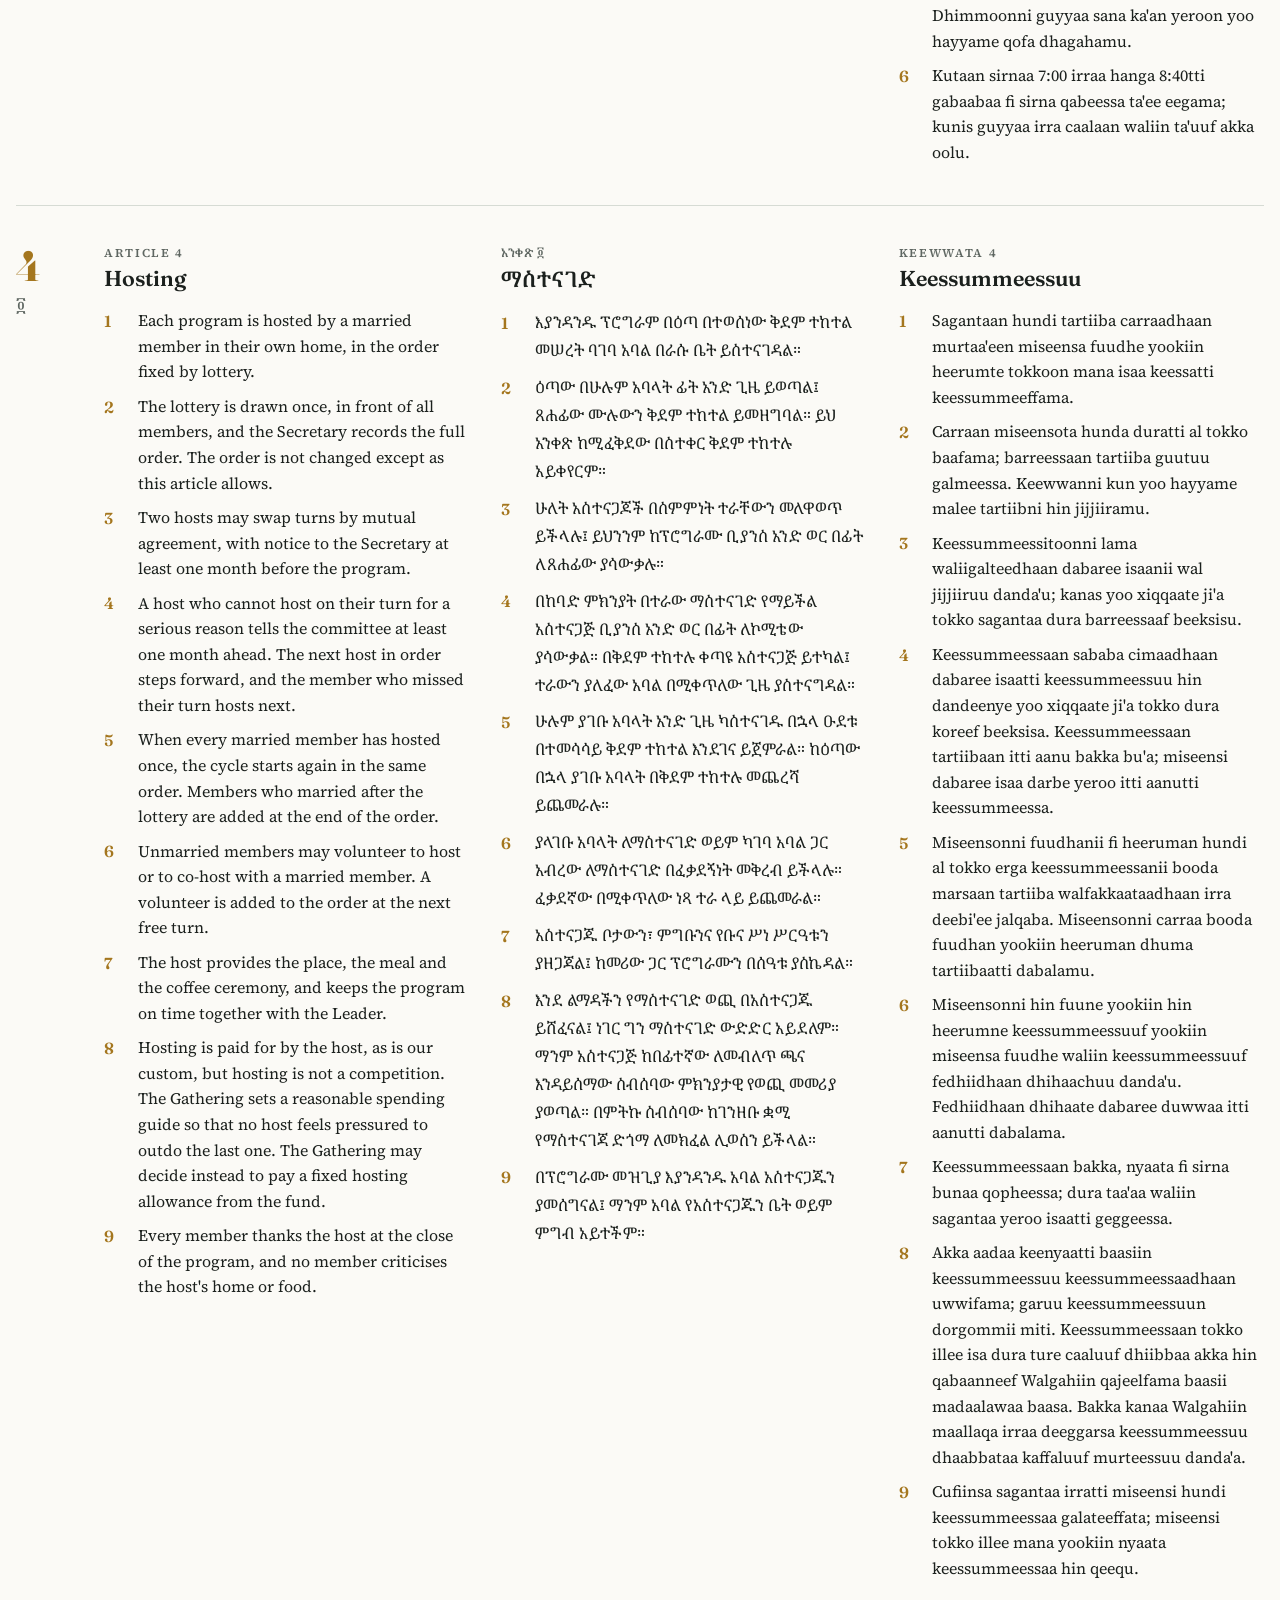
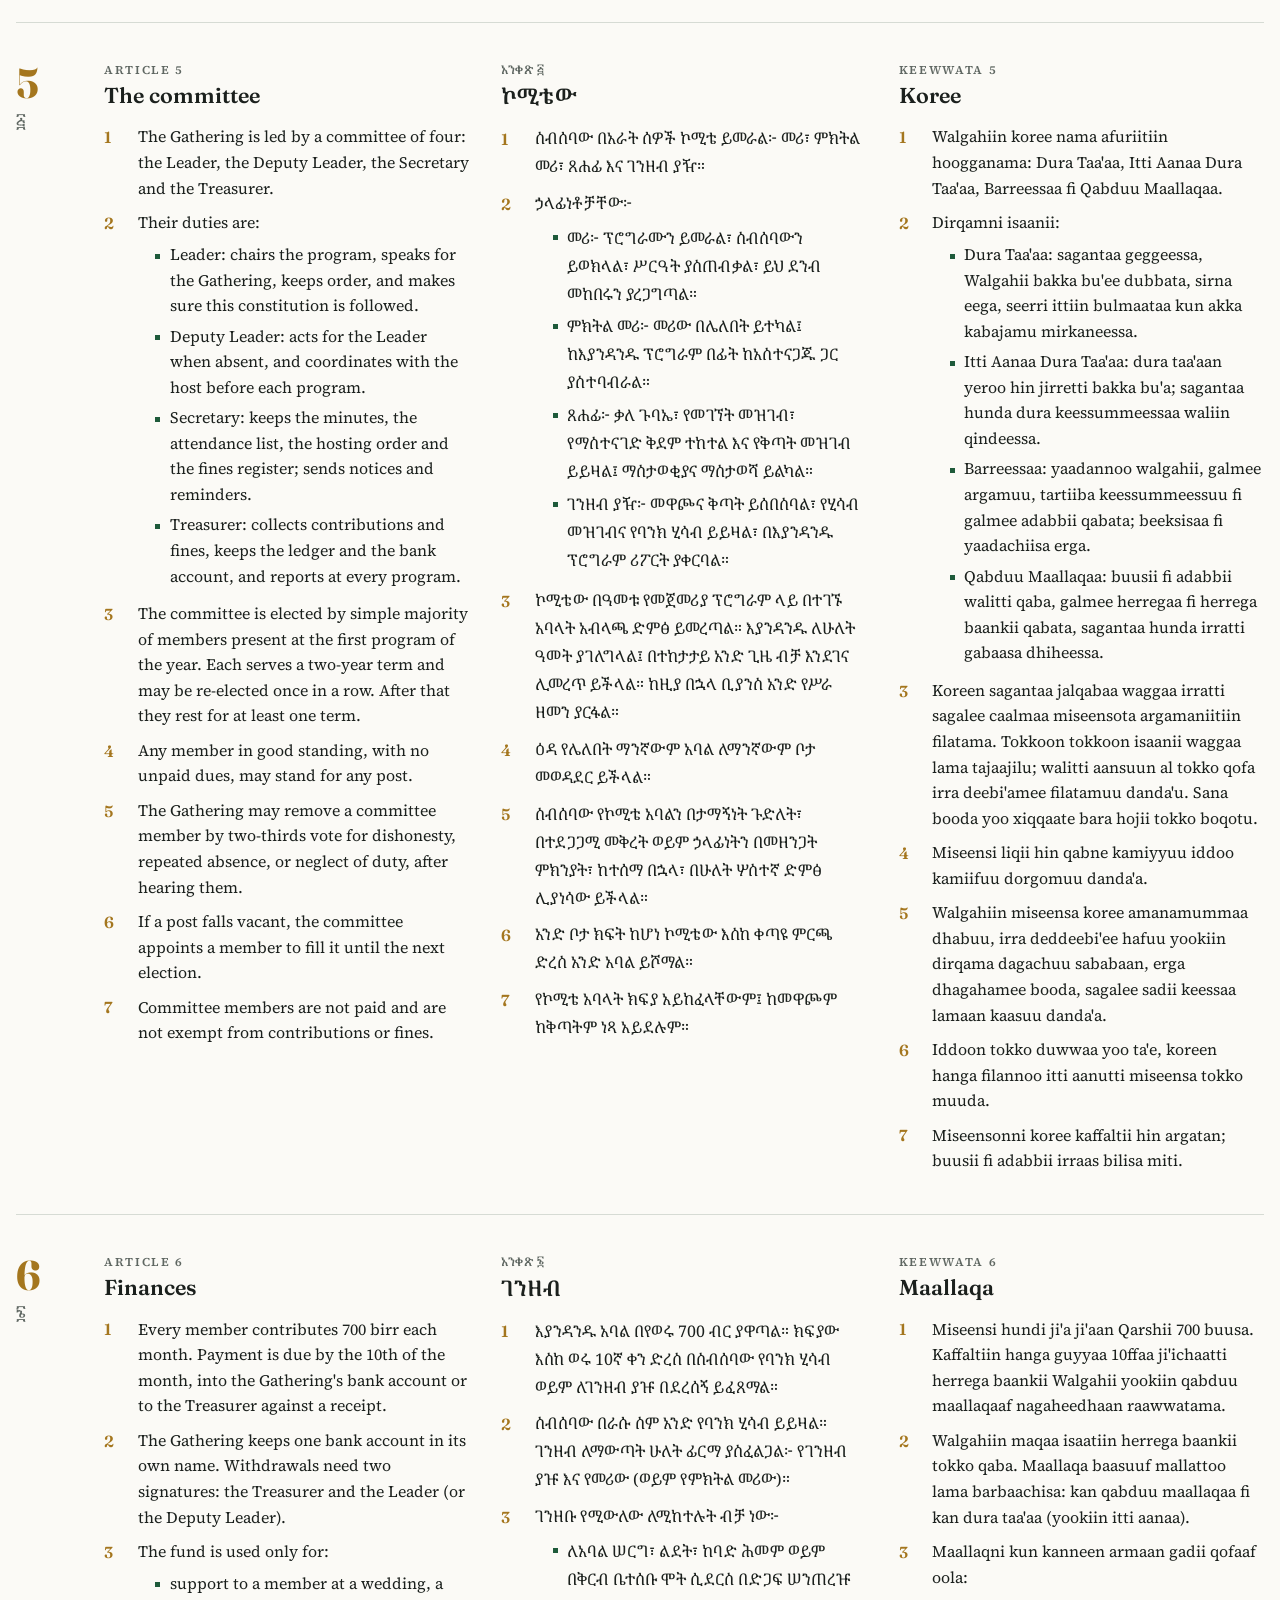
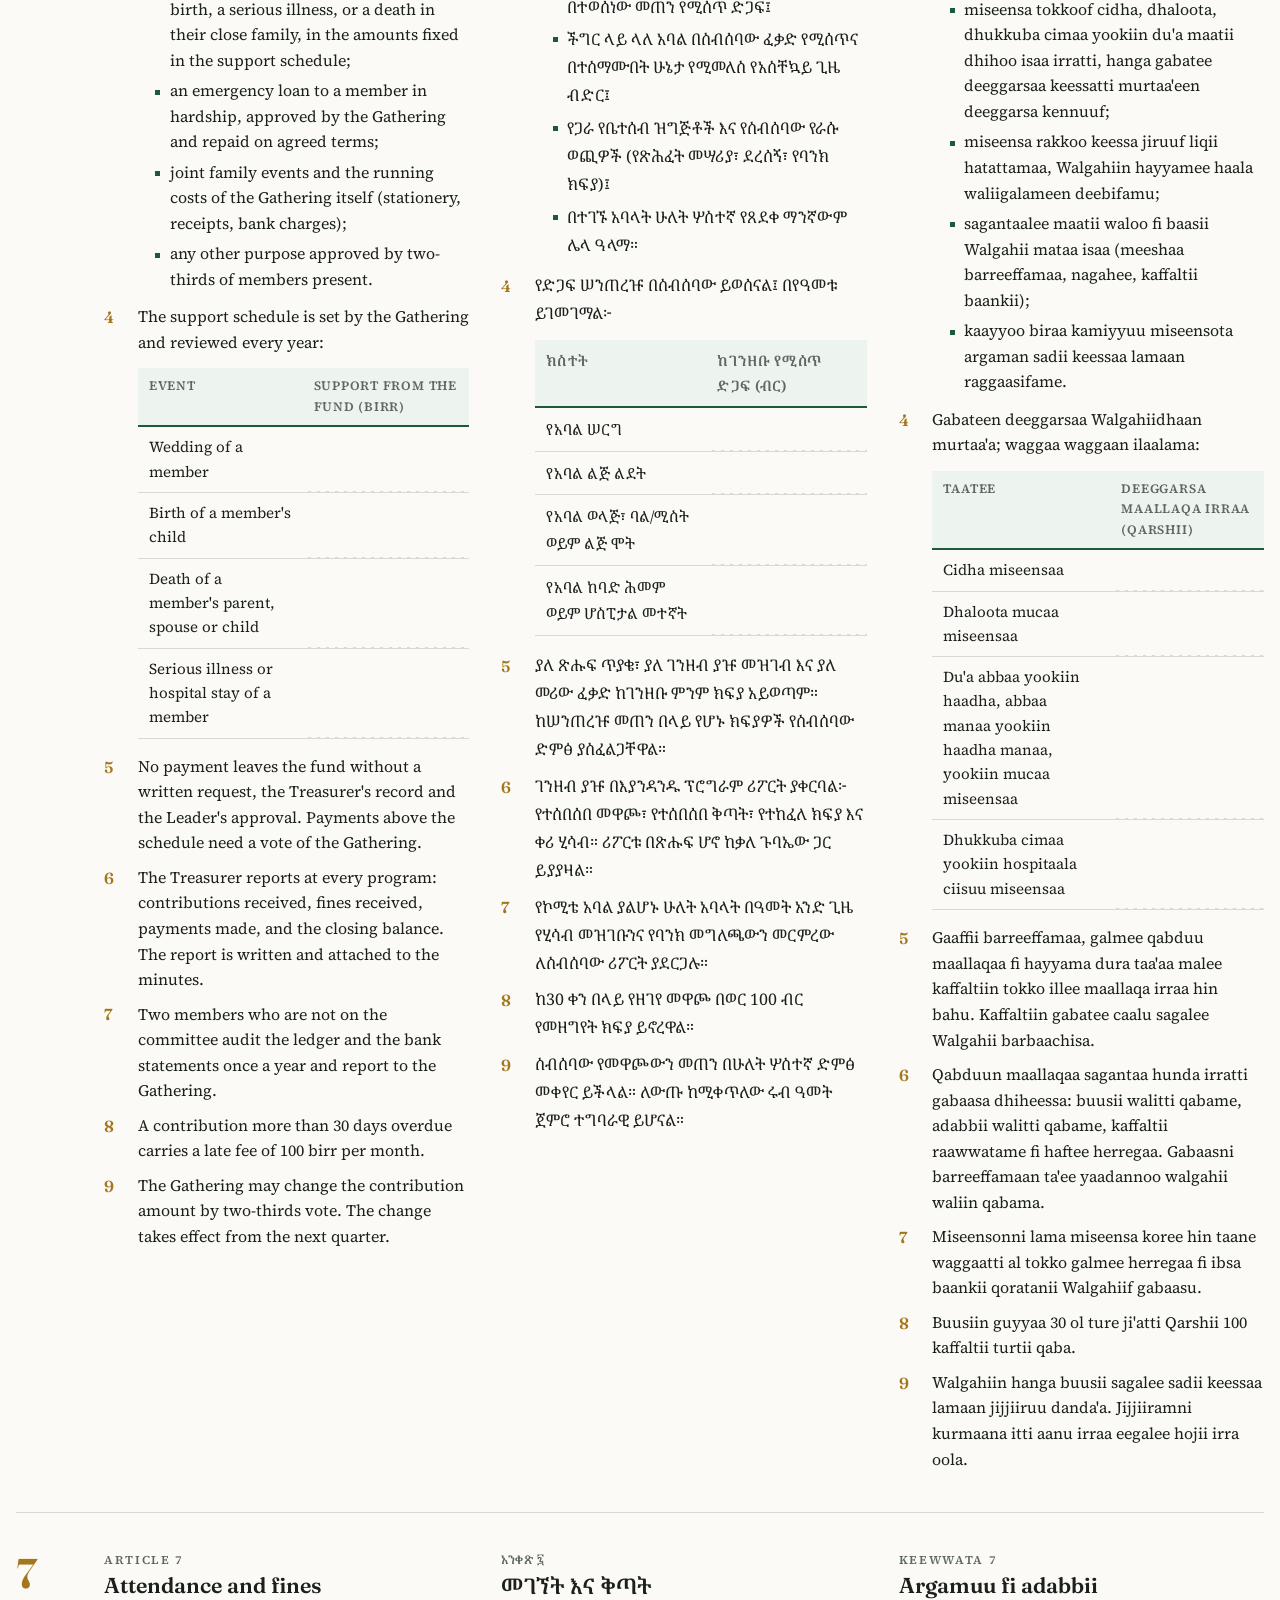
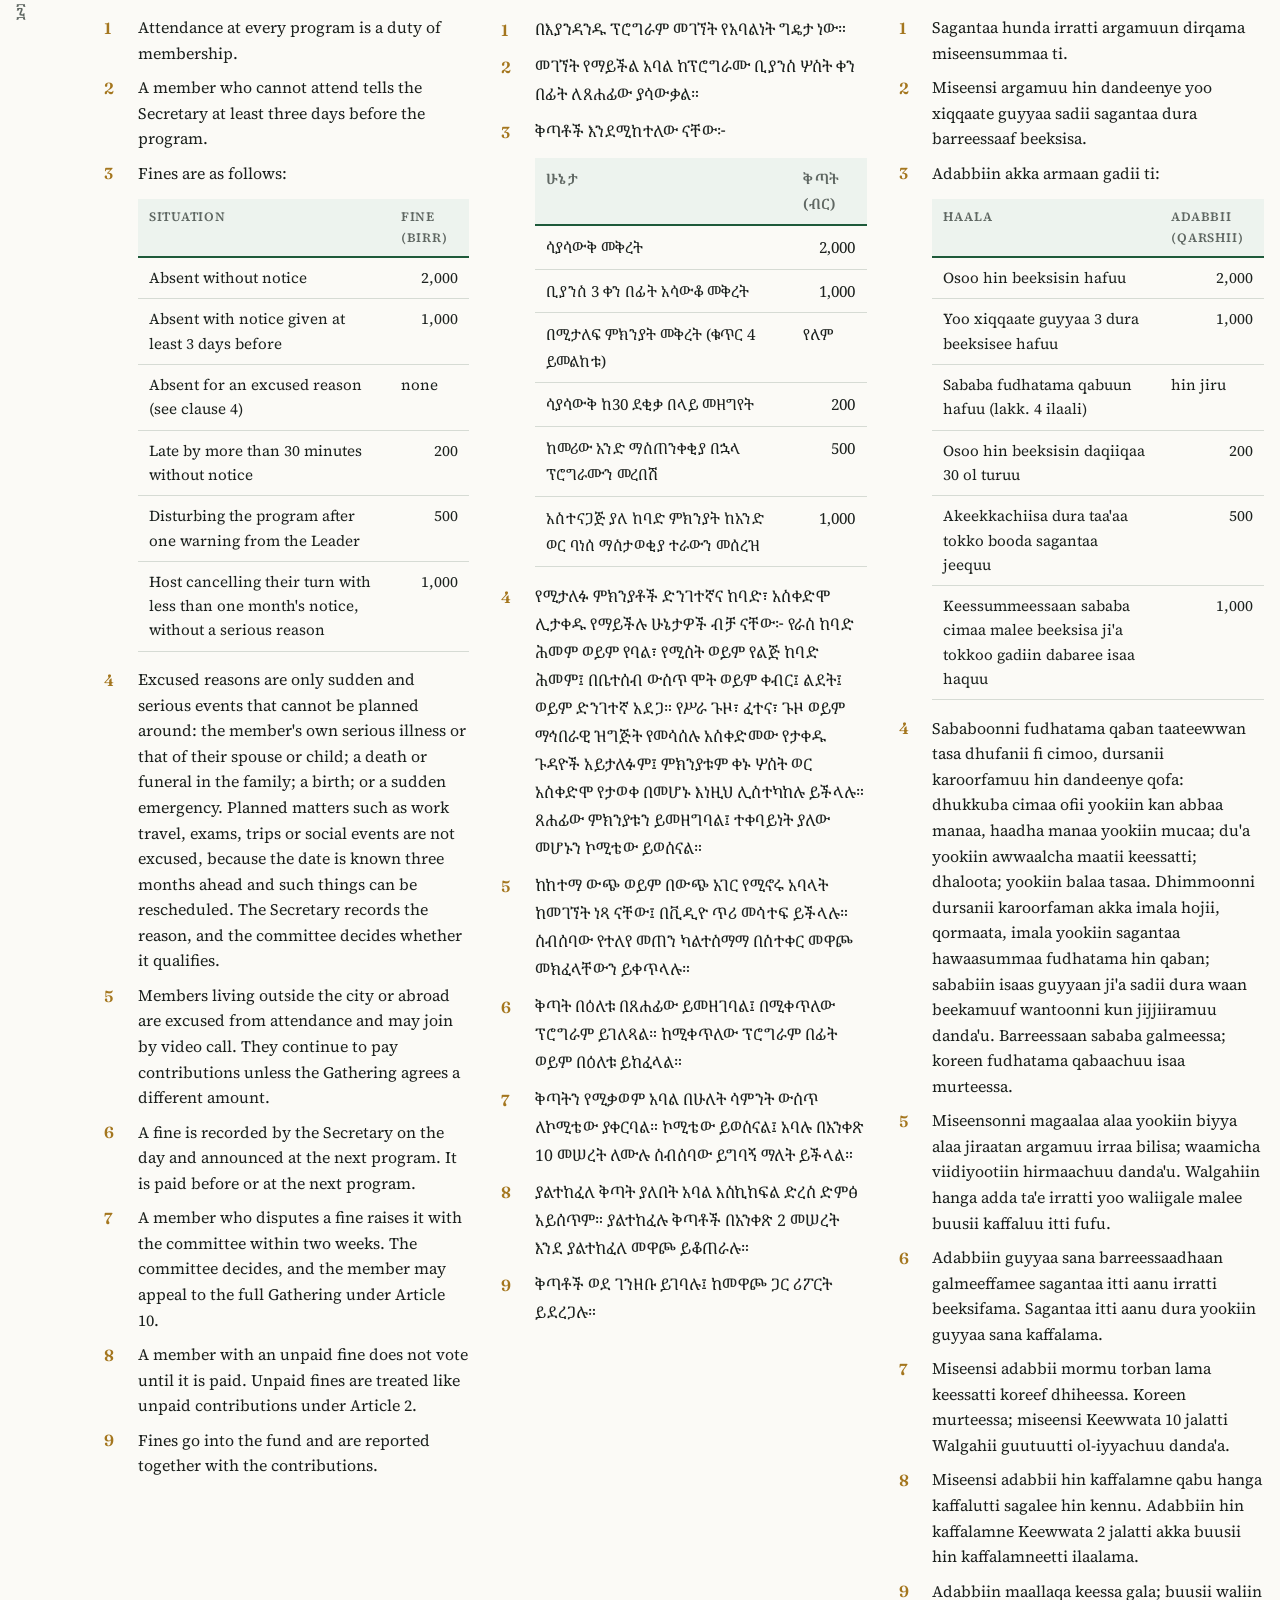
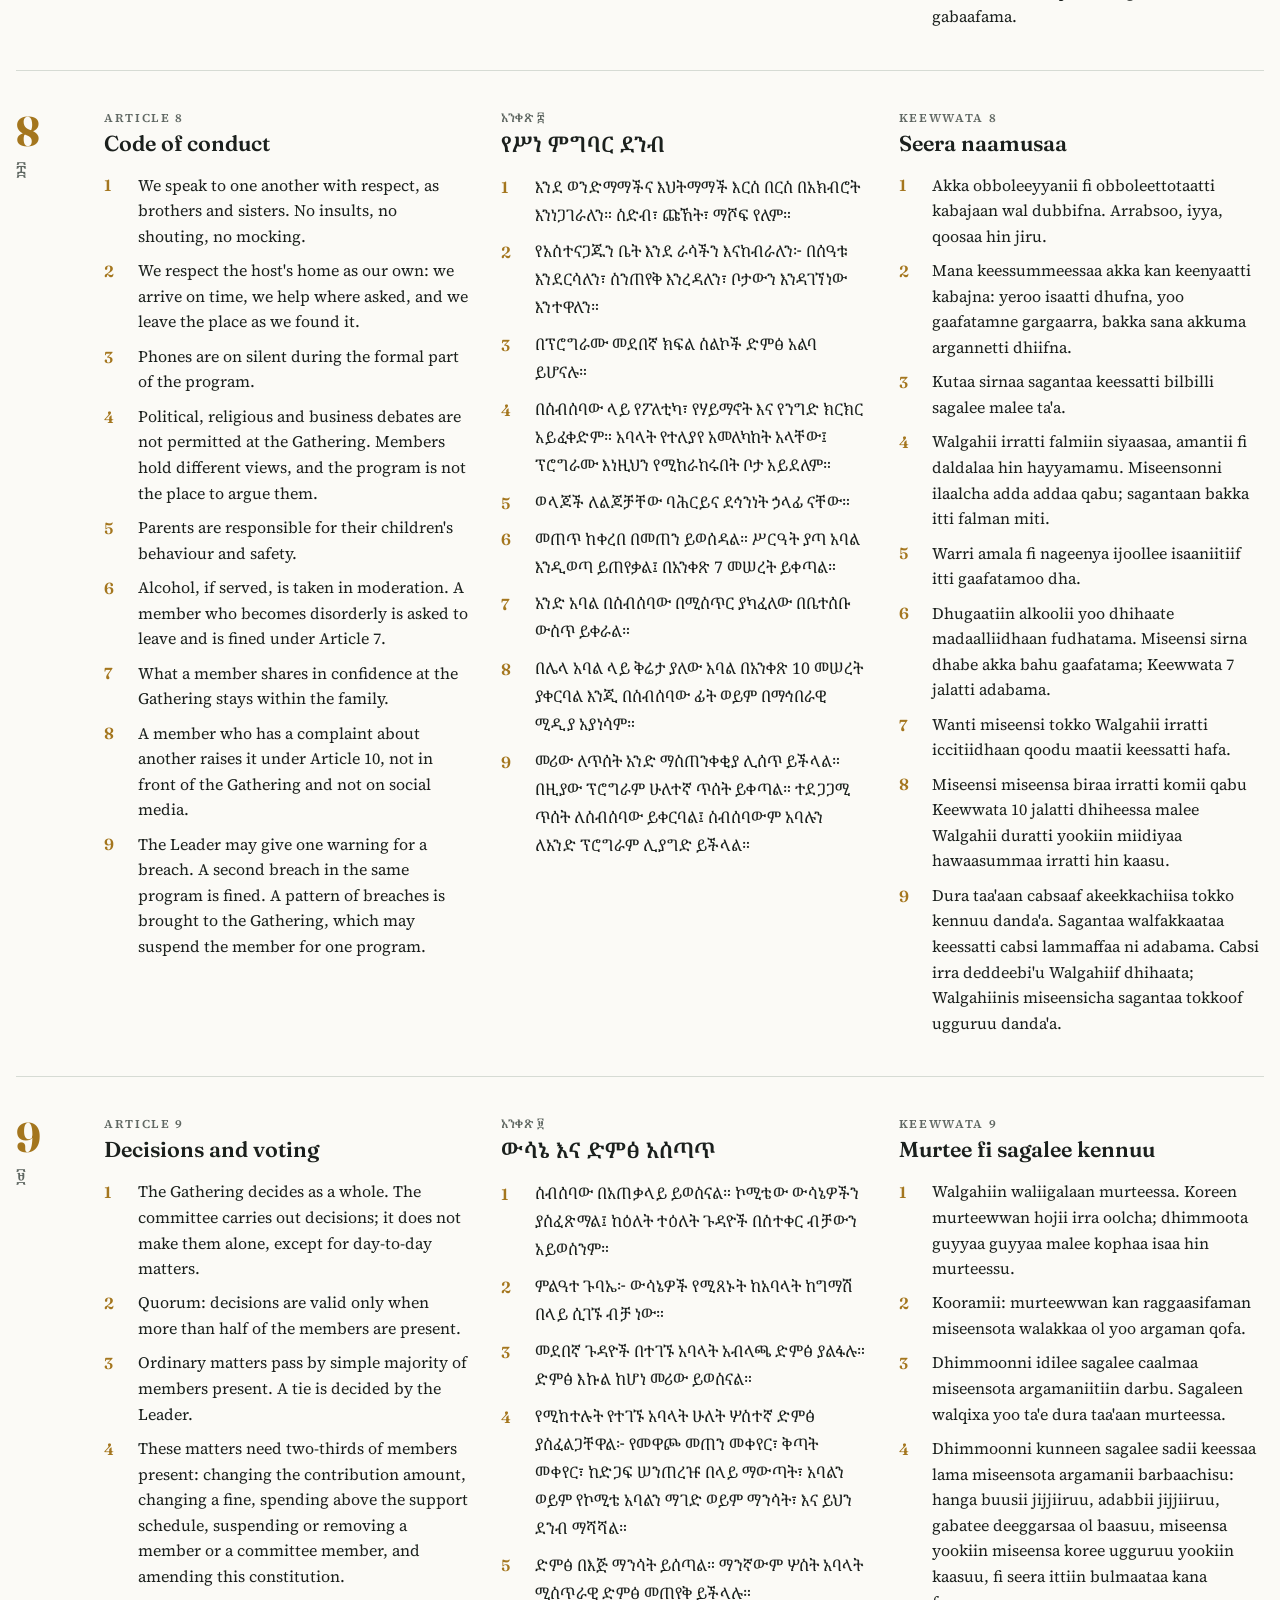
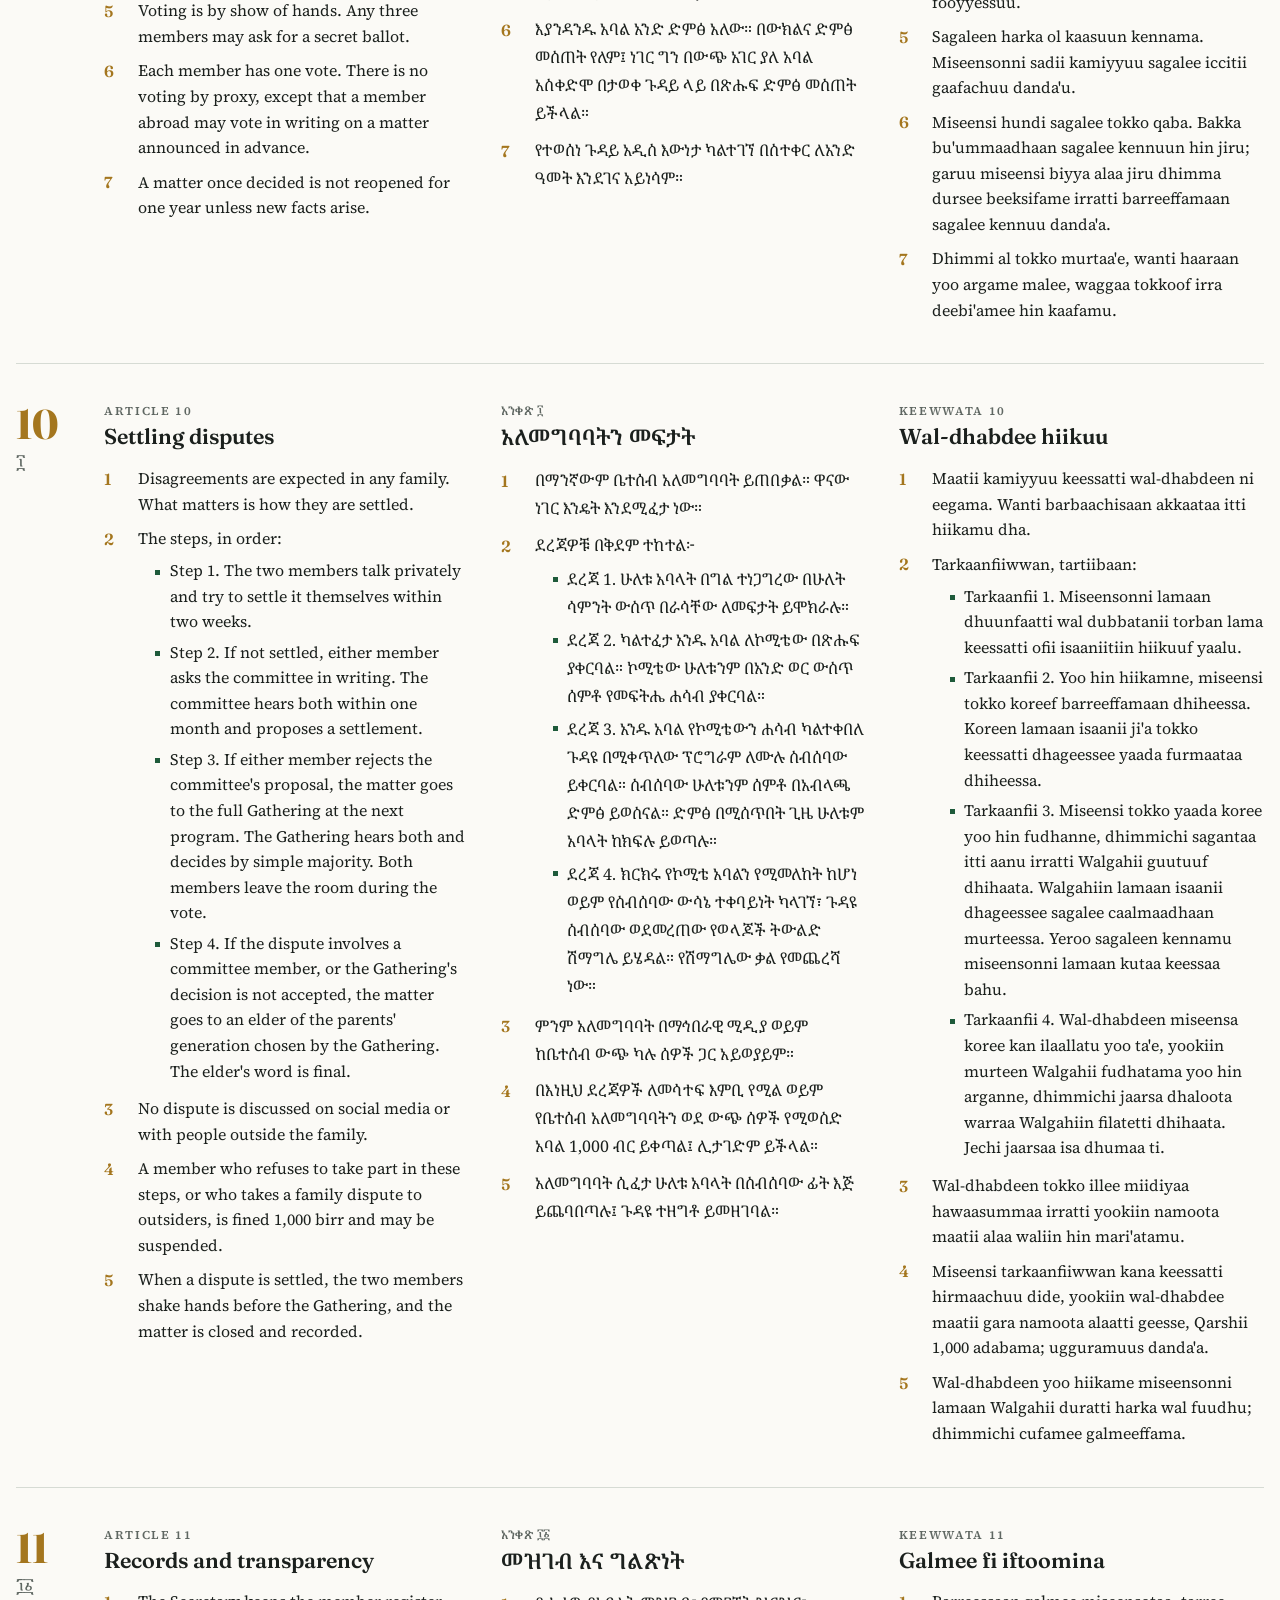
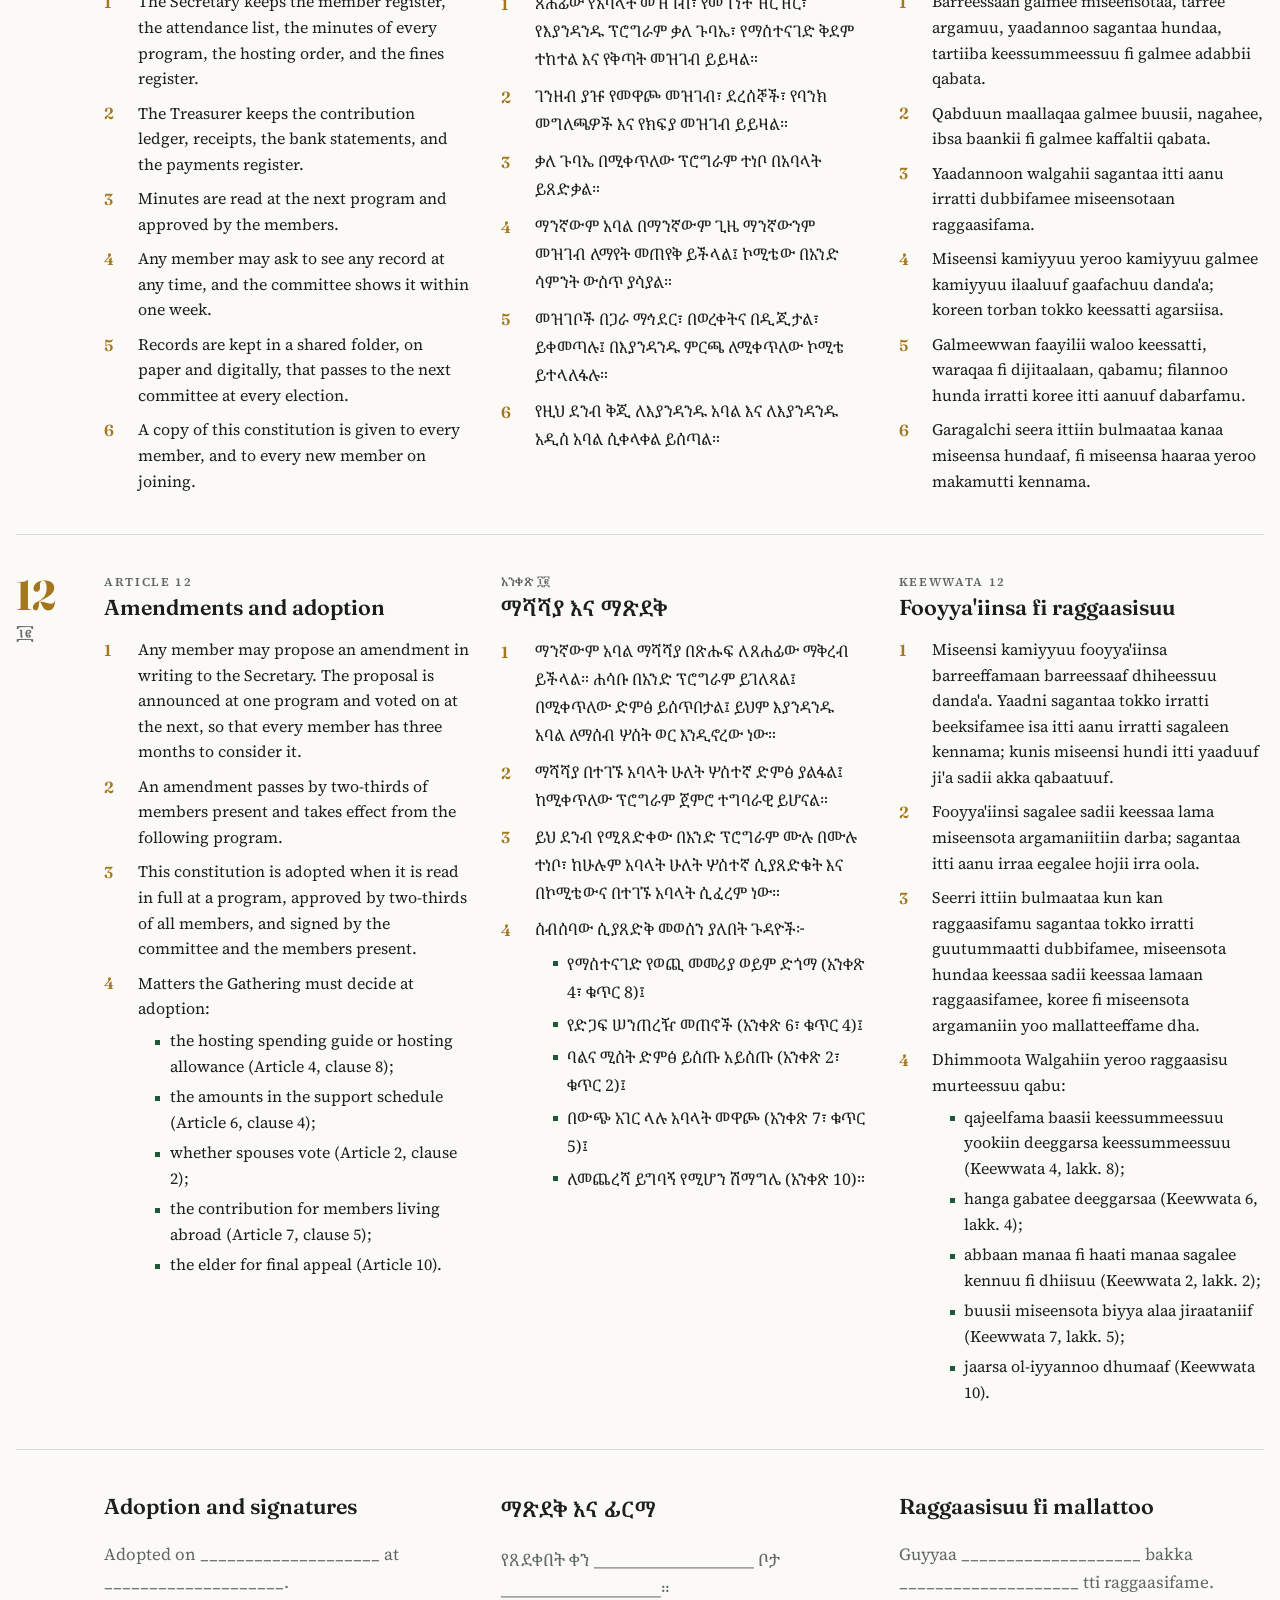
==== commit bc33827e: "Bar religious debates alongside political and business ones (Article 8.4) Co-Authored-By: Claude Fab" ====
--- a/index.html
+++ b/index.html
@@ -337,15 +337,15 @@
   <div class="gutter"><span class="num">8</span><span class="geez" lang="am">፰</span></div>
   <div class="col en" lang="en">
     <h2><span class="eyebrow">Article 8</span>Code of conduct</h2>
-    <ol class="clauses"><li><p>We speak to one another with respect, as brothers and sisters. No insults, no shouting, no mocking.</p></li><li><p>We respect the host's home as our own: we arrive on time, we help where asked, and we leave the place as we found it.</p></li><li><p>Phones are on silent during the formal part of the program.</p></li><li><p>Political and business arguments are not held during the program.</p></li><li><p>Parents are responsible for their children's behaviour and safety.</p></li><li><p>Alcohol, if served, is taken in moderation. A member who becomes disorderly is asked to leave and is fined under Article 7.</p></li><li><p>What a member shares in confidence at the Gathering stays within the family.</p></li><li><p>A member who has a complaint about another raises it under Article 10, not in front of the Gathering and not on social media.</p></li><li><p>The Leader may give one warning for a breach. A second breach in the same program is fined. A pattern of breaches is brought to the Gathering, which may suspend the member for one program.</p></li></ol>
+    <ol class="clauses"><li><p>We speak to one another with respect, as brothers and sisters. No insults, no shouting, no mocking.</p></li><li><p>We respect the host's home as our own: we arrive on time, we help where asked, and we leave the place as we found it.</p></li><li><p>Phones are on silent during the formal part of the program.</p></li><li><p>Political, religious and business debates are not permitted at the Gathering. Members hold different views, and the program is not the place to argue them.</p></li><li><p>Parents are responsible for their children's behaviour and safety.</p></li><li><p>Alcohol, if served, is taken in moderation. A member who becomes disorderly is asked to leave and is fined under Article 7.</p></li><li><p>What a member shares in confidence at the Gathering stays within the family.</p></li><li><p>A member who has a complaint about another raises it under Article 10, not in front of the Gathering and not on social media.</p></li><li><p>The Leader may give one warning for a breach. A second breach in the same program is fined. A pattern of breaches is brought to the Gathering, which may suspend the member for one program.</p></li></ol>
   </div>
   <div class="col am" lang="am">
     <h2><span class="eyebrow">አንቀጽ ፰</span>የሥነ ምግባር ደንብ</h2>
-    <ol class="clauses"><li><p>እንደ ወንድማማችና እህትማማች እርስ በርስ በአክብሮት እንነጋገራለን። ስድብ፣ ጩኸት፣ ማሾፍ የለም።</p></li><li><p>የአስተናጋጁን ቤት እንደ ራሳችን እናከብራለን፦ በሰዓቱ እንደርሳለን፣ ስንጠየቅ እንረዳለን፣ ቦታውን እንዳገኘነው እንተዋለን።</p></li><li><p>በፕሮግራሙ መደበኛ ክፍል ስልኮች ድምፅ አልባ ይሆናሉ።</p></li><li><p>በፕሮግራሙ ጊዜ የፖለቲካና የንግድ ክርክር አይደረግም።</p></li><li><p>ወላጆች ለልጆቻቸው ባሕርይና ደኅንነት ኃላፊ ናቸው።</p></li><li><p>መጠጥ ከቀረበ በመጠን ይወሰዳል። ሥርዓት ያጣ አባል እንዲወጣ ይጠየቃል፤ በአንቀጽ 7 መሠረት ይቀጣል።</p></li><li><p>አንድ አባል በስብሰባው በሚስጥር ያካፈለው በቤተሰቡ ውስጥ ይቀራል።</p></li><li><p>በሌላ አባል ላይ ቅሬታ ያለው አባል በአንቀጽ 10 መሠረት ያቀርባል እንጂ በስብሰባው ፊት ወይም በማኅበራዊ ሚዲያ አያነሳም።</p></li><li><p>መሪው ለጥሰት አንድ ማስጠንቀቂያ ሊሰጥ ይችላል። በዚያው ፕሮግራም ሁለተኛ ጥሰት ይቀጣል። ተደጋጋሚ ጥሰት ለስብሰባው ይቀርባል፤ ስብሰባውም አባሉን ለአንድ ፕሮግራም ሊያግድ ይችላል።</p></li></ol>
+    <ol class="clauses"><li><p>እንደ ወንድማማችና እህትማማች እርስ በርስ በአክብሮት እንነጋገራለን። ስድብ፣ ጩኸት፣ ማሾፍ የለም።</p></li><li><p>የአስተናጋጁን ቤት እንደ ራሳችን እናከብራለን፦ በሰዓቱ እንደርሳለን፣ ስንጠየቅ እንረዳለን፣ ቦታውን እንዳገኘነው እንተዋለን።</p></li><li><p>በፕሮግራሙ መደበኛ ክፍል ስልኮች ድምፅ አልባ ይሆናሉ።</p></li><li><p>በስብሰባው ላይ የፖለቲካ፣ የሃይማኖት እና የንግድ ክርክር አይፈቀድም። አባላት የተለያየ አመለካከት አላቸው፤ ፕሮግራሙ እነዚህን የሚከራከሩበት ቦታ አይደለም።</p></li><li><p>ወላጆች ለልጆቻቸው ባሕርይና ደኅንነት ኃላፊ ናቸው።</p></li><li><p>መጠጥ ከቀረበ በመጠን ይወሰዳል። ሥርዓት ያጣ አባል እንዲወጣ ይጠየቃል፤ በአንቀጽ 7 መሠረት ይቀጣል።</p></li><li><p>አንድ አባል በስብሰባው በሚስጥር ያካፈለው በቤተሰቡ ውስጥ ይቀራል።</p></li><li><p>በሌላ አባል ላይ ቅሬታ ያለው አባል በአንቀጽ 10 መሠረት ያቀርባል እንጂ በስብሰባው ፊት ወይም በማኅበራዊ ሚዲያ አያነሳም።</p></li><li><p>መሪው ለጥሰት አንድ ማስጠንቀቂያ ሊሰጥ ይችላል። በዚያው ፕሮግራም ሁለተኛ ጥሰት ይቀጣል። ተደጋጋሚ ጥሰት ለስብሰባው ይቀርባል፤ ስብሰባውም አባሉን ለአንድ ፕሮግራም ሊያግድ ይችላል።</p></li></ol>
   </div>
   <div class="col om" lang="om">
     <h2><span class="eyebrow">Keewwata 8</span>Seera naamusaa</h2>
-    <ol class="clauses"><li><p>Akka obboleeyyanii fi obboleettotaatti kabajaan wal dubbifna. Arrabsoo, iyya, qoosaa hin jiru.</p></li><li><p>Mana keessummeessaa akka kan keenyaatti kabajna: yeroo isaatti dhufna, yoo gaafatamne gargaarra, bakka sana akkuma argannetti dhiifna.</p></li><li><p>Kutaa sirnaa sagantaa keessatti bilbilli sagalee malee ta'a.</p></li><li><p>Yeroo sagantaa falmiin siyaasaa fi daldalaa hin taasifamu.</p></li><li><p>Warri amala fi nageenya ijoollee isaaniitiif itti gaafatamoo dha.</p></li><li><p>Dhugaatiin alkoolii yoo dhihaate madaalliidhaan fudhatama. Miseensi sirna dhabe akka bahu gaafatama; Keewwata 7 jalatti adabama.</p></li><li><p>Wanti miseensi tokko Walgahii irratti iccitiidhaan qoodu maatii keessatti hafa.</p></li><li><p>Miseensi miseensa biraa irratti komii qabu Keewwata 10 jalatti dhiheessa malee Walgahii duratti yookiin miidiyaa hawaasummaa irratti hin kaasu.</p></li><li><p>Dura taa'aan cabsaaf akeekkachiisa tokko kennuu danda'a. Sagantaa walfakkaataa keessatti cabsi lammaffaa ni adabama. Cabsi irra deddeebi'u Walgahiif dhihaata; Walgahiinis miseensicha sagantaa tokkoof ugguruu danda'a.</p></li></ol>
+    <ol class="clauses"><li><p>Akka obboleeyyanii fi obboleettotaatti kabajaan wal dubbifna. Arrabsoo, iyya, qoosaa hin jiru.</p></li><li><p>Mana keessummeessaa akka kan keenyaatti kabajna: yeroo isaatti dhufna, yoo gaafatamne gargaarra, bakka sana akkuma argannetti dhiifna.</p></li><li><p>Kutaa sirnaa sagantaa keessatti bilbilli sagalee malee ta'a.</p></li><li><p>Walgahii irratti falmiin siyaasaa, amantii fi daldalaa hin hayyamamu. Miseensonni ilaalcha adda addaa qabu; sagantaan bakka itti falman miti.</p></li><li><p>Warri amala fi nageenya ijoollee isaaniitiif itti gaafatamoo dha.</p></li><li><p>Dhugaatiin alkoolii yoo dhihaate madaalliidhaan fudhatama. Miseensi sirna dhabe akka bahu gaafatama; Keewwata 7 jalatti adabama.</p></li><li><p>Wanti miseensi tokko Walgahii irratti iccitiidhaan qoodu maatii keessatti hafa.</p></li><li><p>Miseensi miseensa biraa irratti komii qabu Keewwata 10 jalatti dhiheessa malee Walgahii duratti yookiin miidiyaa hawaasummaa irratti hin kaasu.</p></li><li><p>Dura taa'aan cabsaaf akeekkachiisa tokko kennuu danda'a. Sagantaa walfakkaataa keessatti cabsi lammaffaa ni adabama. Cabsi irra deddeebi'u Walgahiif dhihaata; Walgahiinis miseensicha sagantaa tokkoof ugguruu danda'a.</p></li></ol>
   </div>
 </section>
 <section class="article" id="article-9">
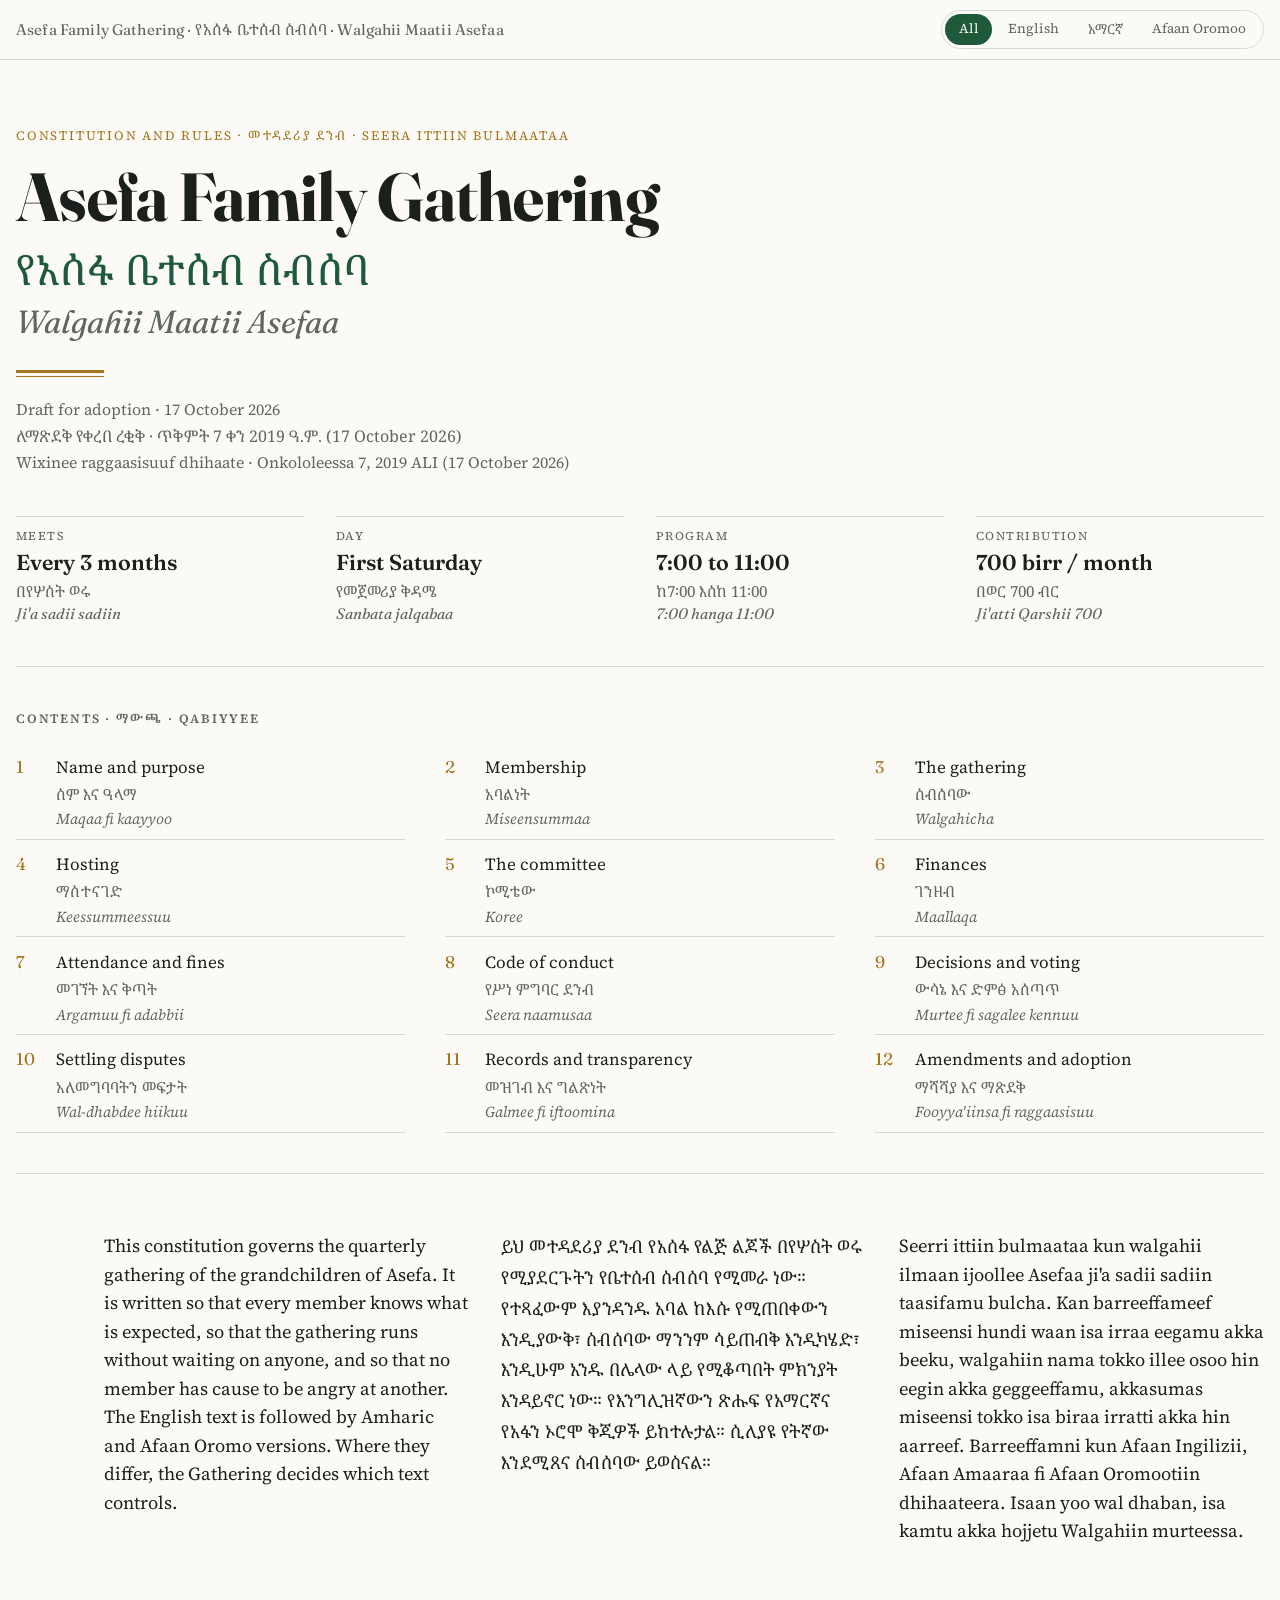
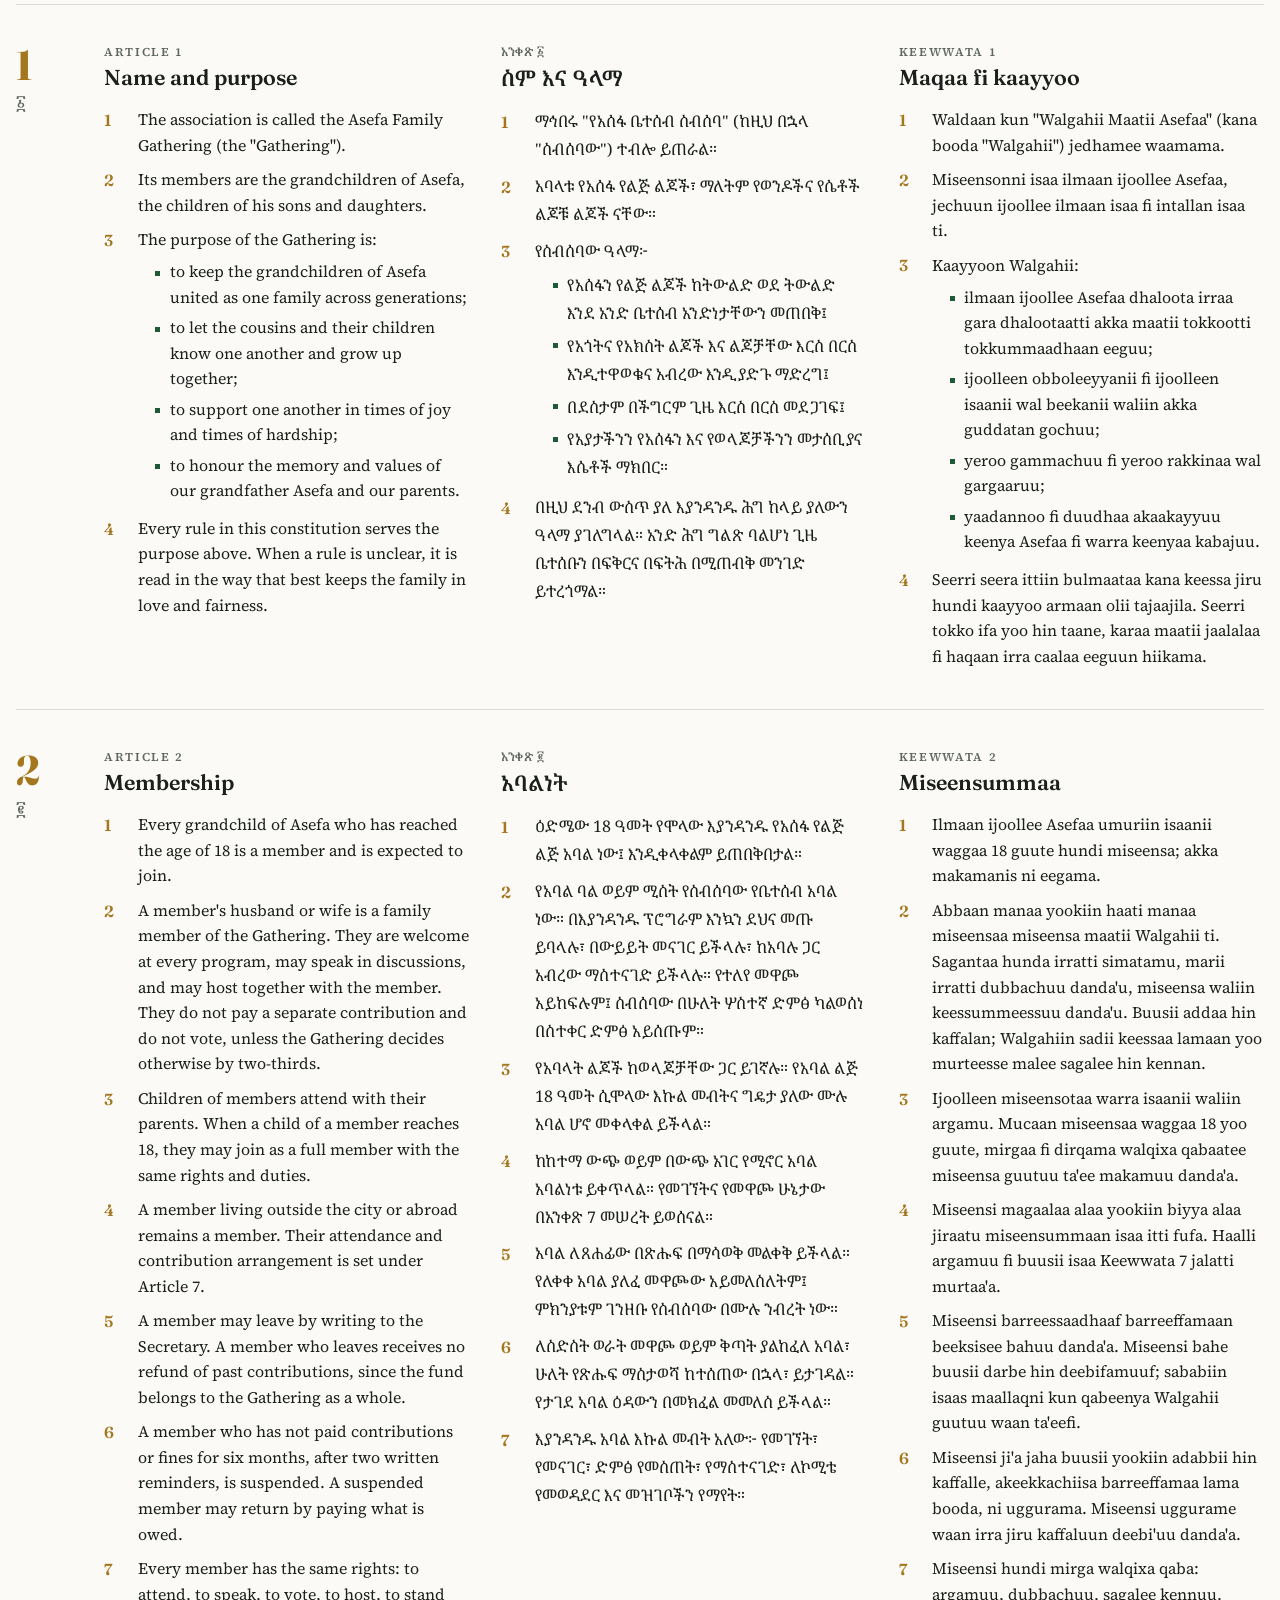
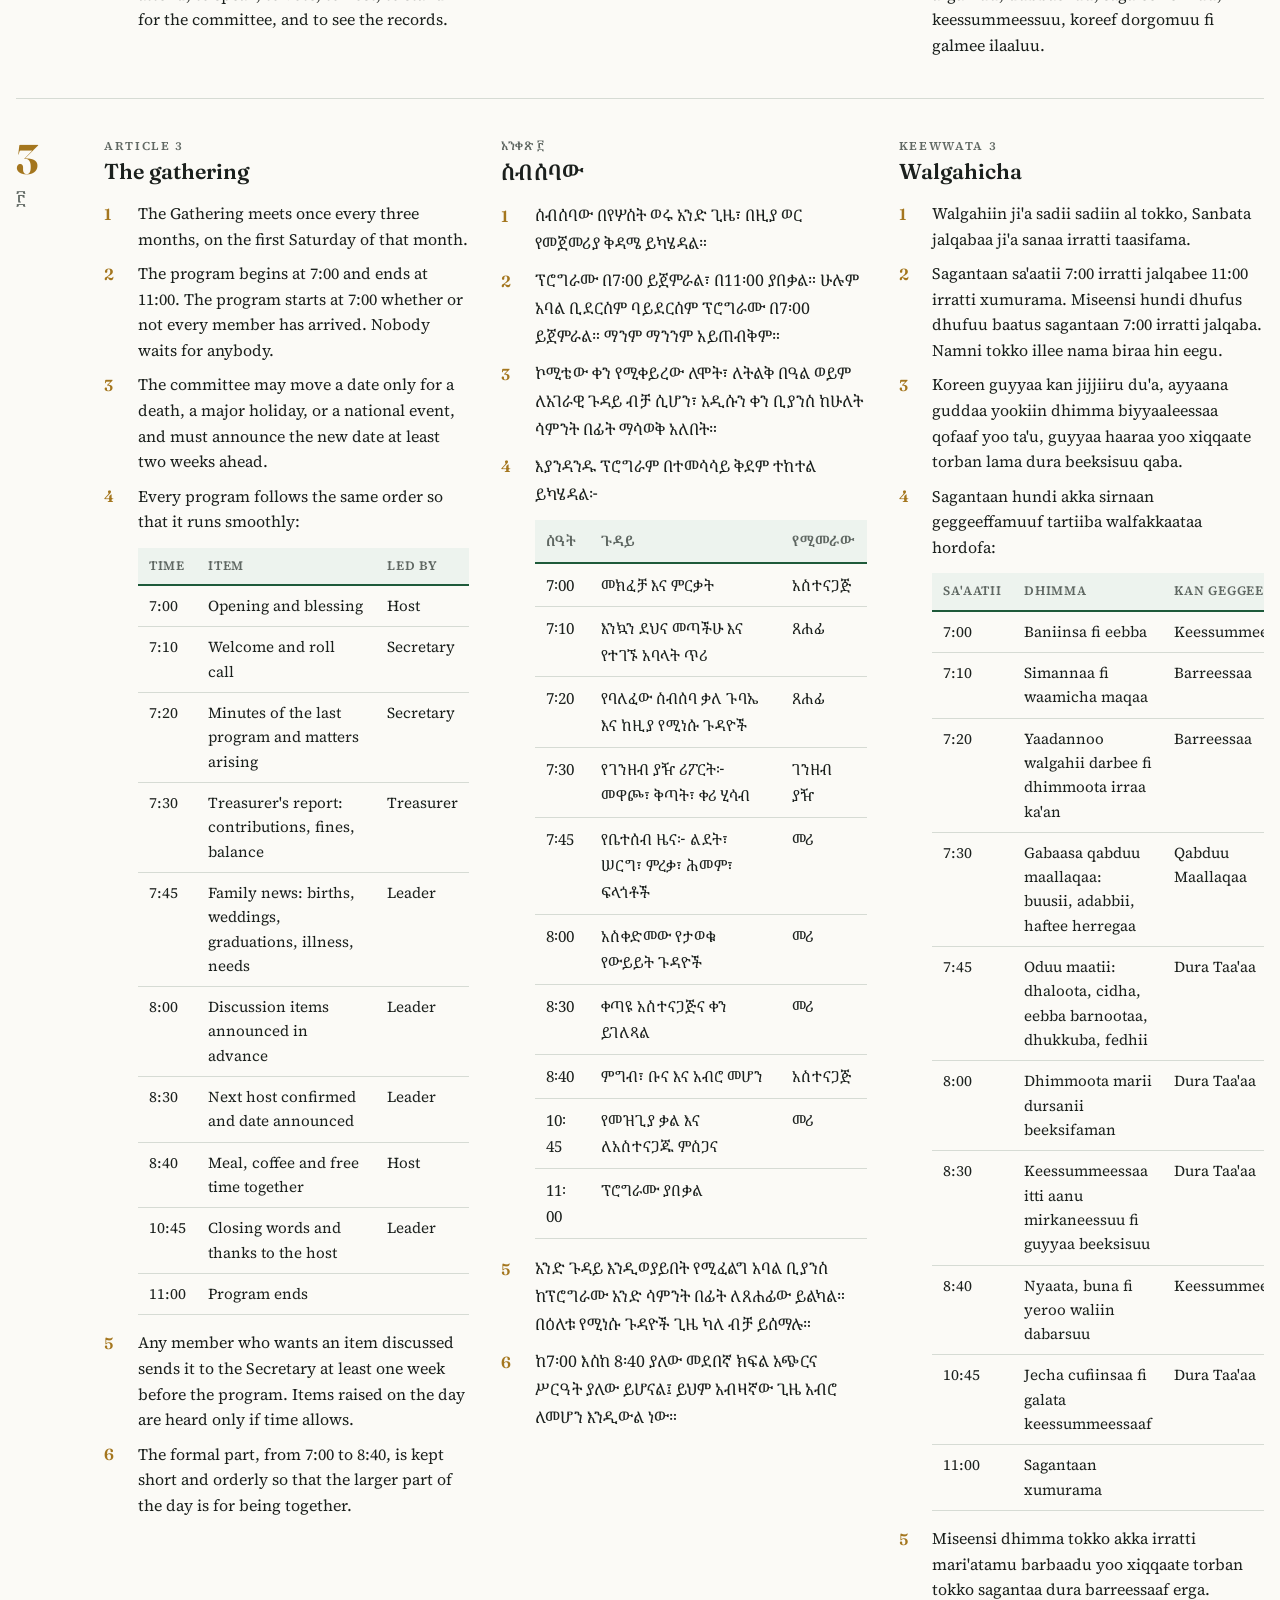
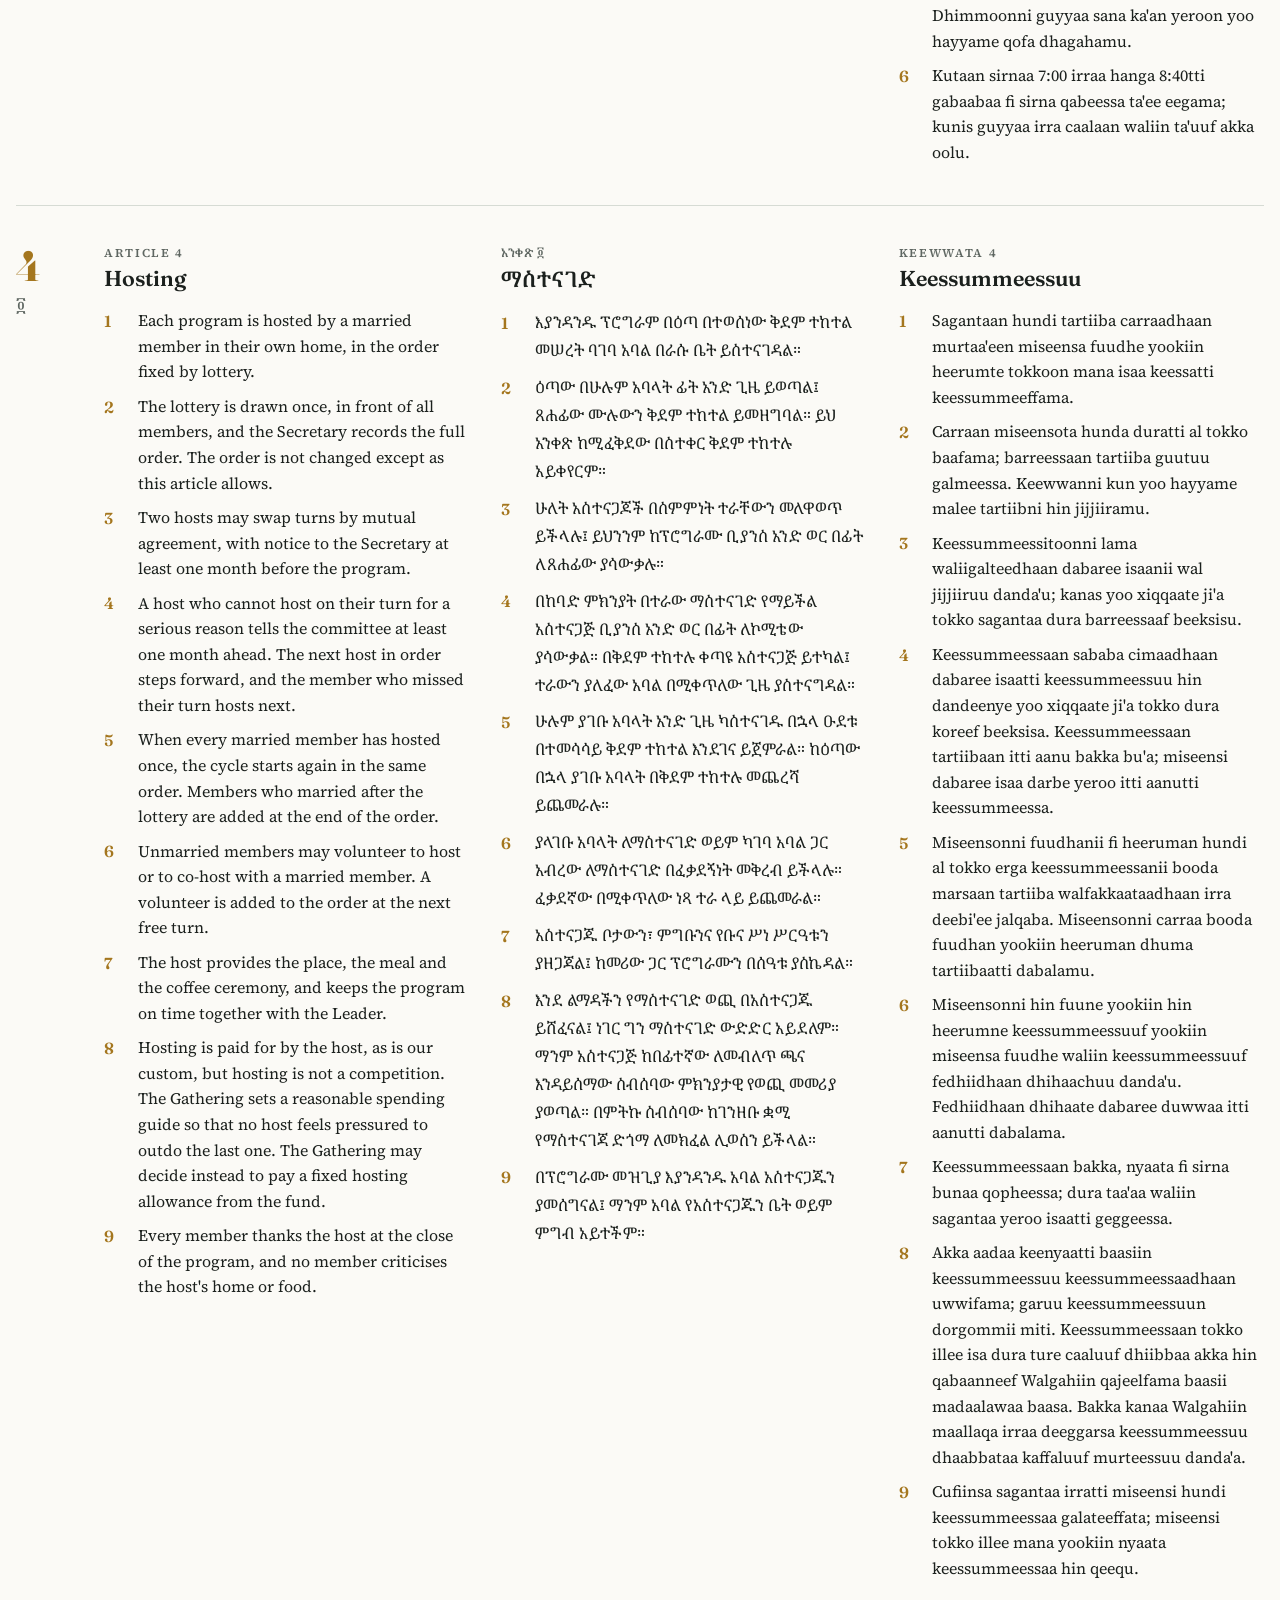
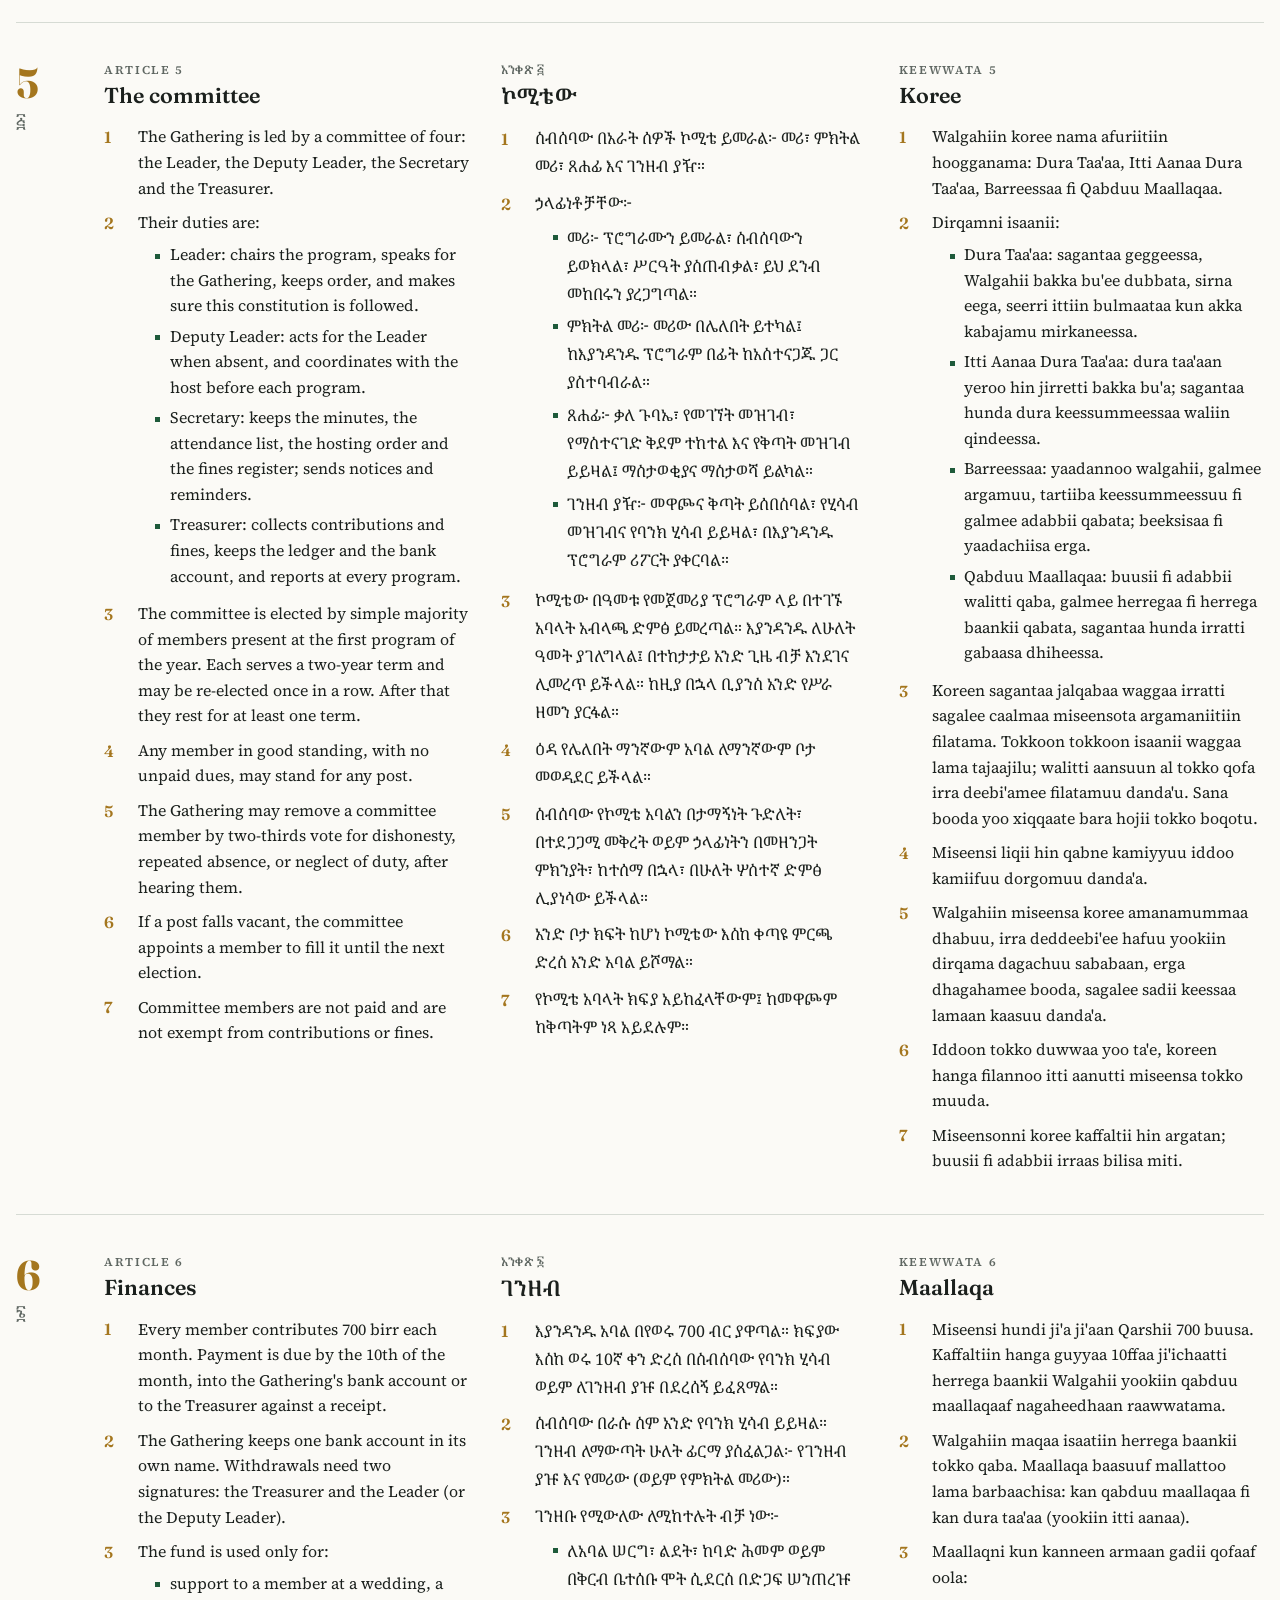
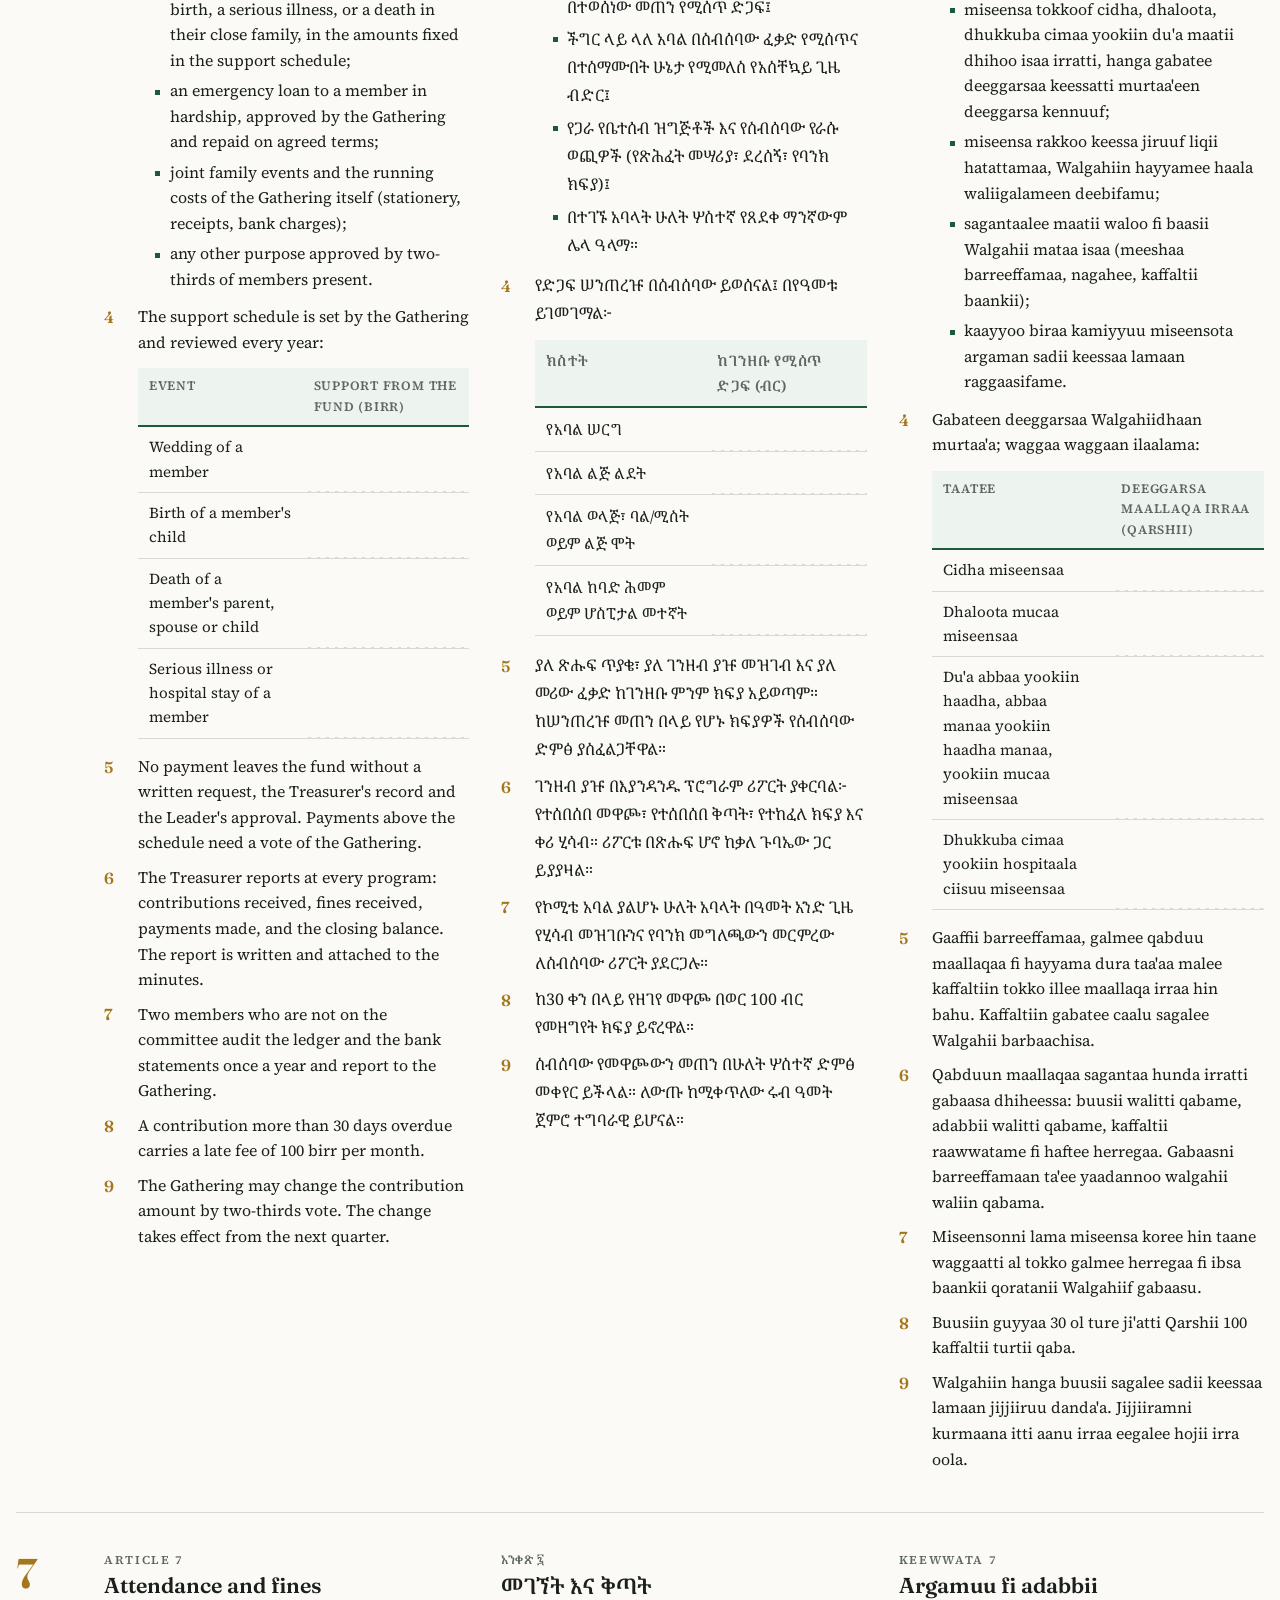
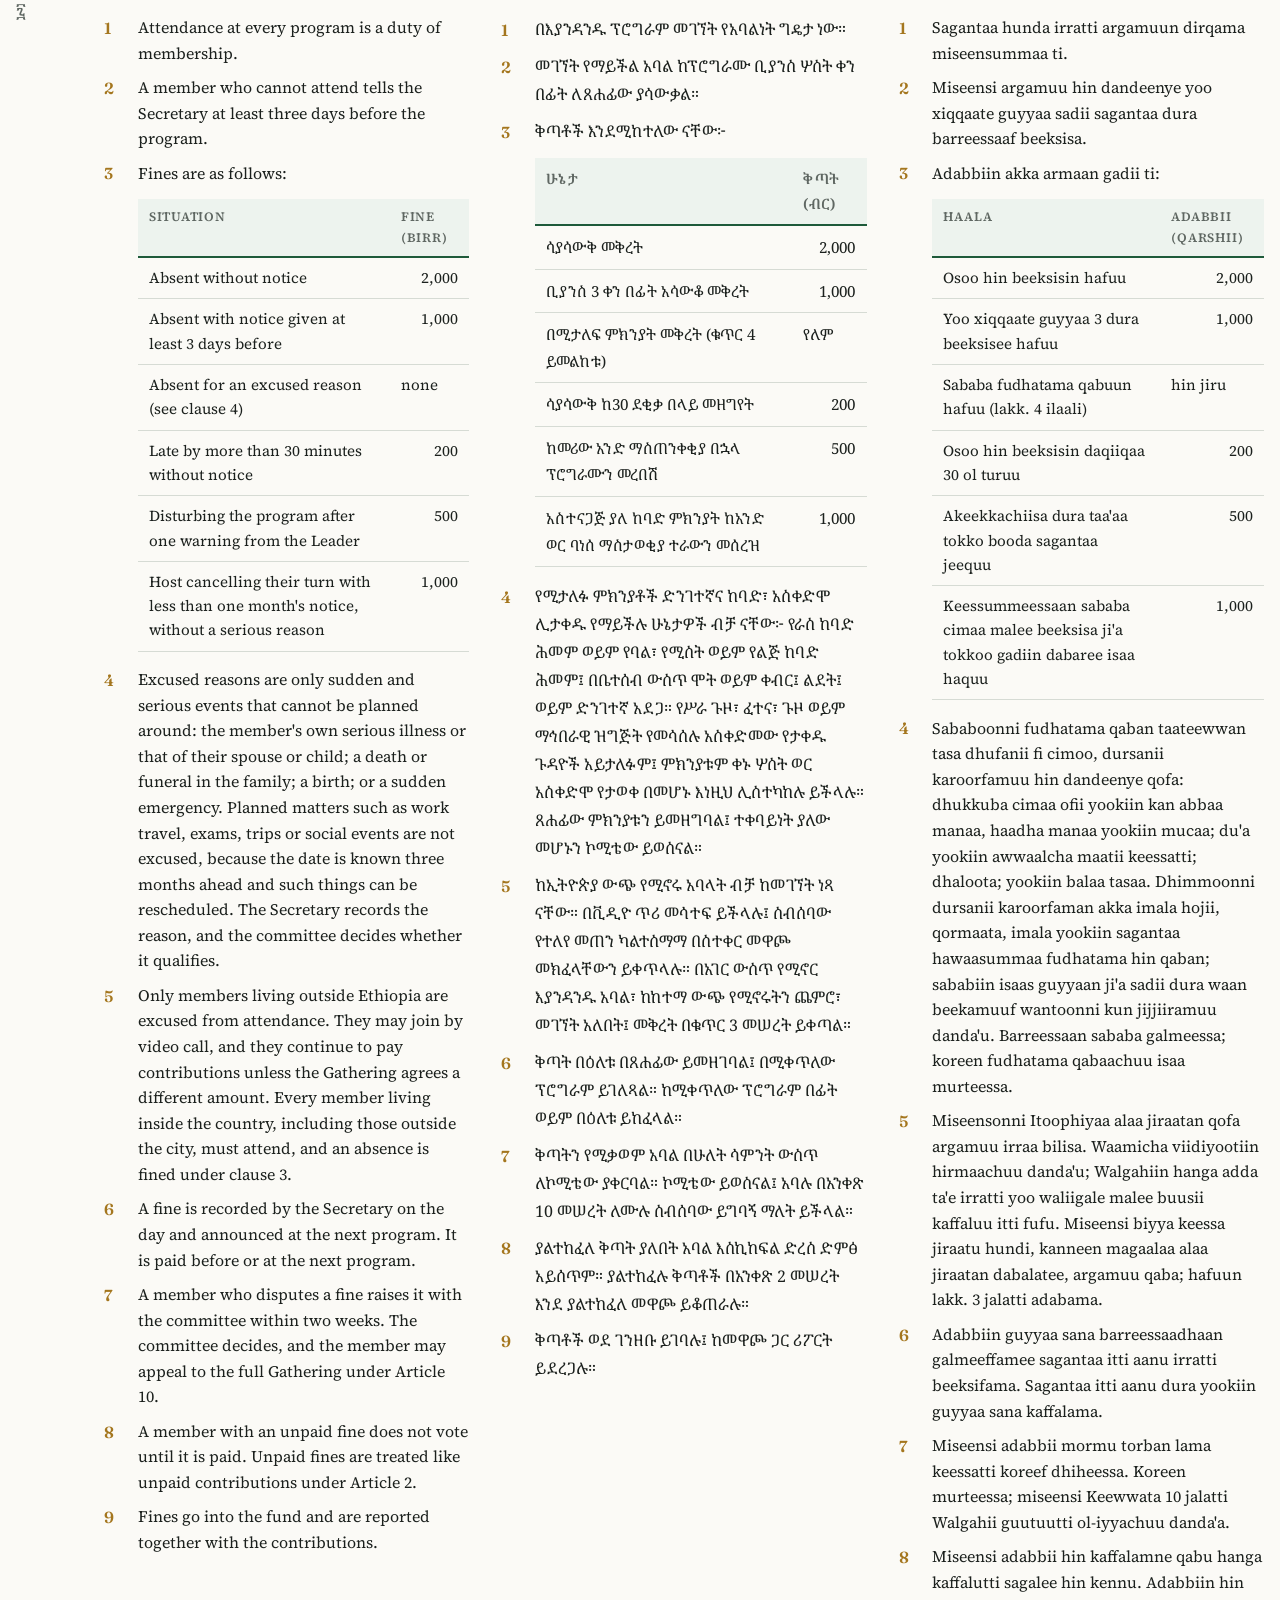
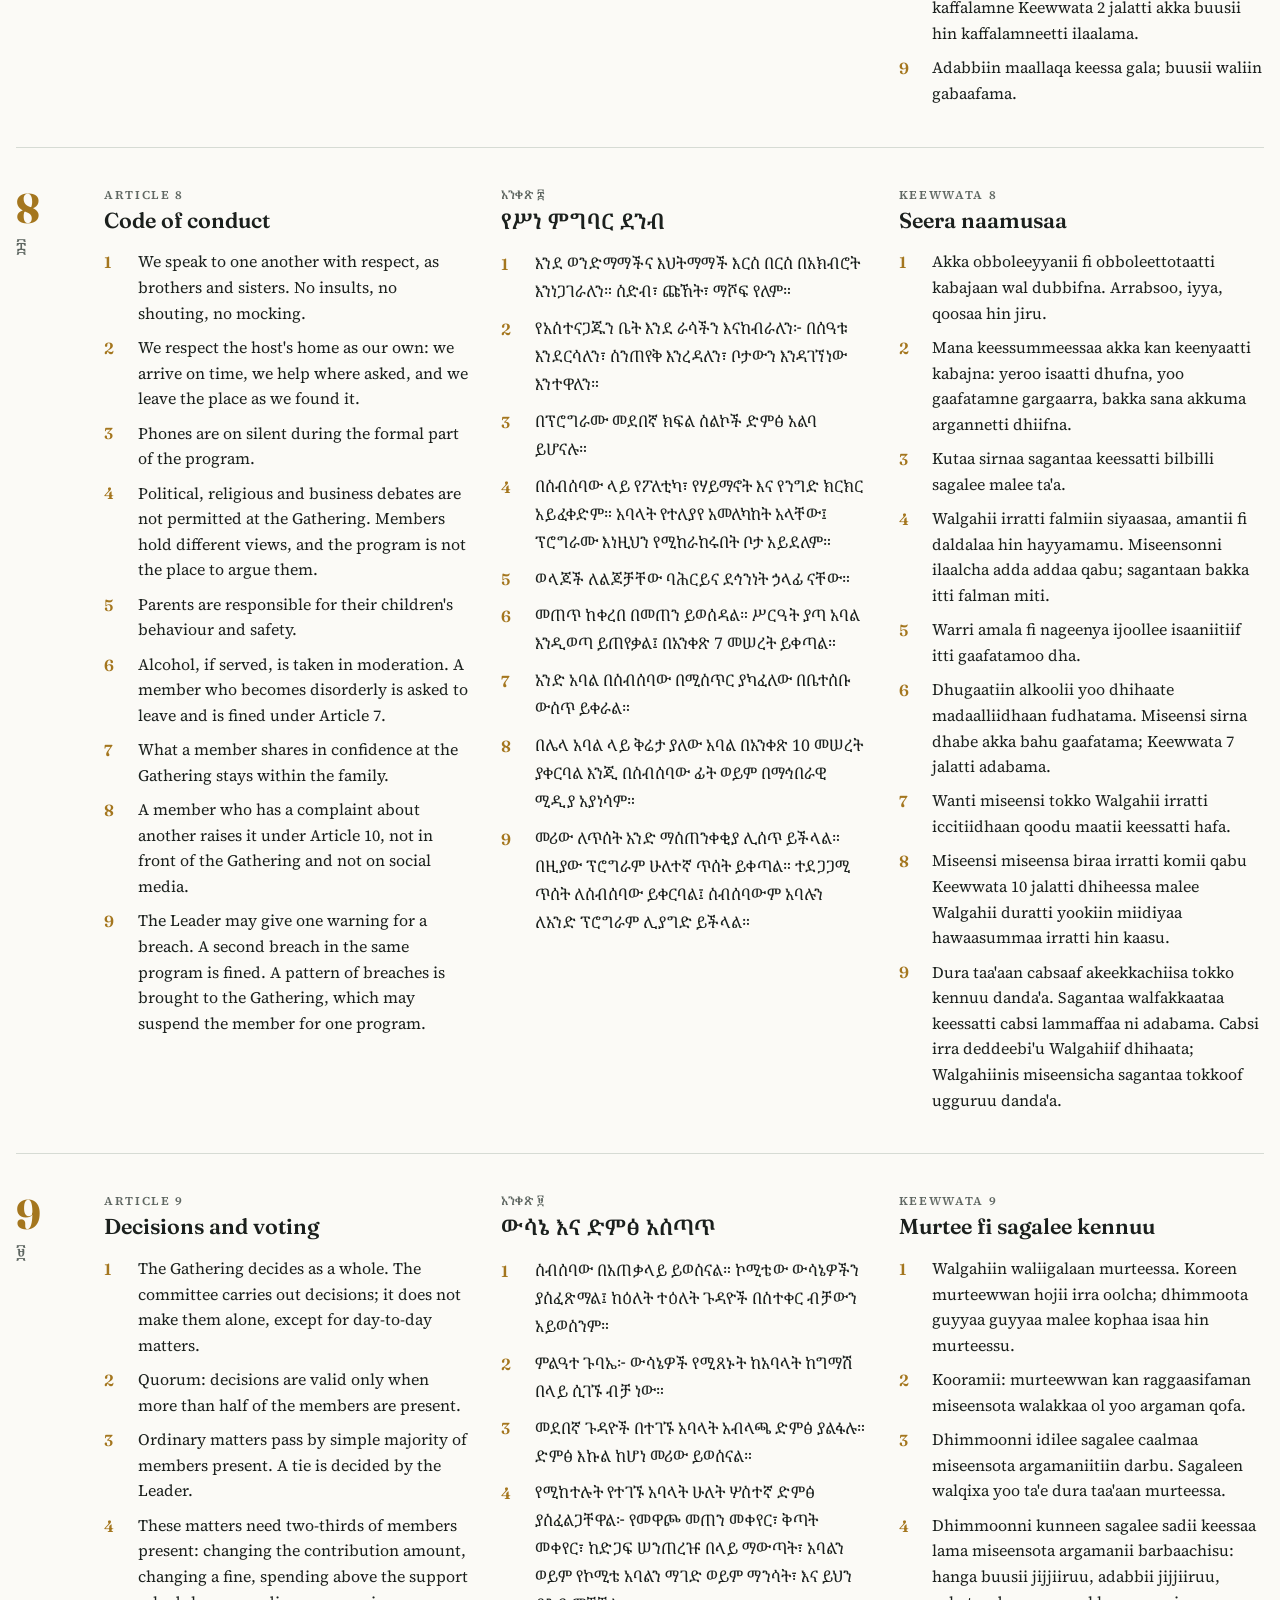
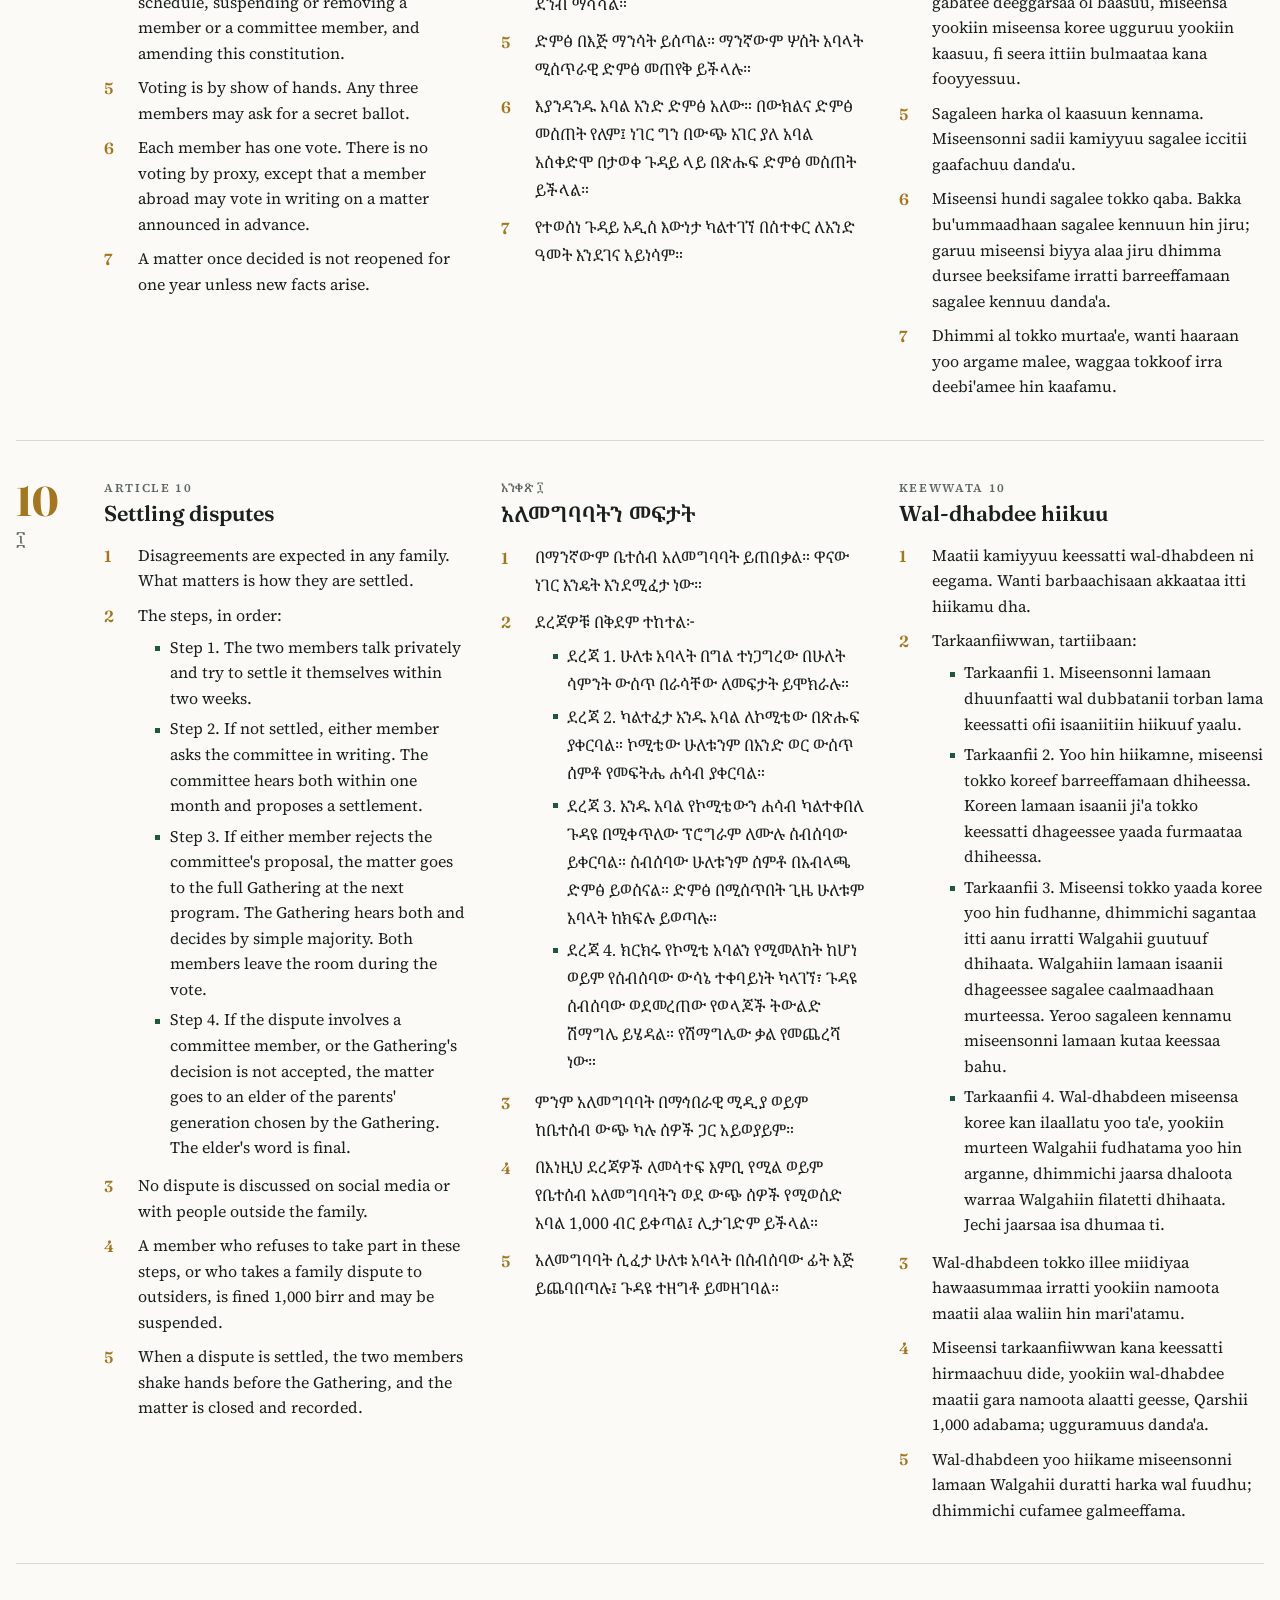
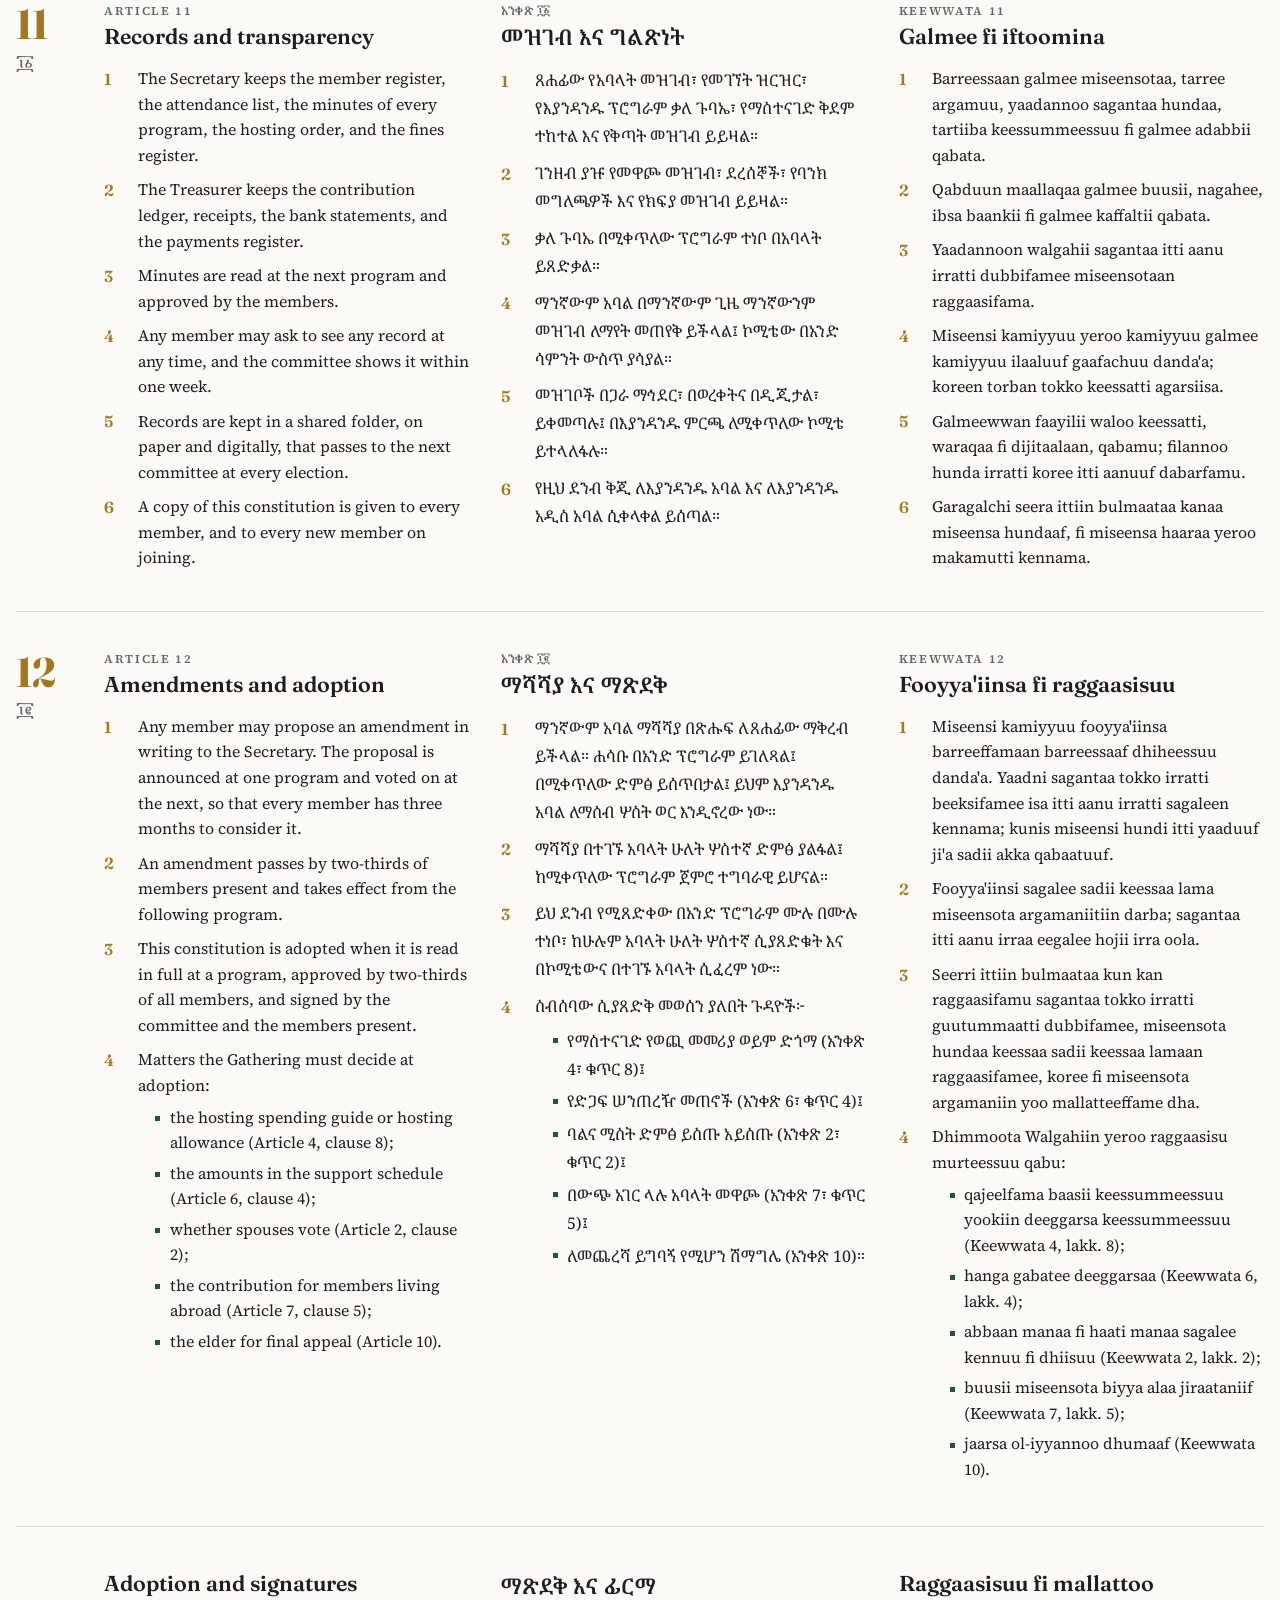
==== commit 8548909f: "Excuse only members living outside Ethiopia from attendance (Article 7.5) Co-Authored-By: Claude Fab" ====
--- a/index.html
+++ b/index.html
@@ -322,15 +322,15 @@
   <div class="gutter"><span class="num">7</span><span class="geez" lang="am">፯</span></div>
   <div class="col en" lang="en">
     <h2><span class="eyebrow">Article 7</span>Attendance and fines</h2>
-    <ol class="clauses"><li><p>Attendance at every program is a duty of membership.</p></li><li><p>A member who cannot attend tells the Secretary at least three days before the program.</p></li><li><p>Fines are as follows:</p><div class="tablewrap"><table><thead><tr><th>Situation</th><th>Fine (birr)</th></tr></thead><tbody><tr><td>Absent without notice</td><td class="num">2,000</td></tr><tr><td>Absent with notice given at least 3 days before</td><td class="num">1,000</td></tr><tr><td>Absent for an excused reason (see clause 4)</td><td>none</td></tr><tr><td>Late by more than 30 minutes without notice</td><td class="num">200</td></tr><tr><td>Disturbing the program after one warning from the Leader</td><td class="num">500</td></tr><tr><td>Host cancelling their turn with less than one month's notice, without a serious reason</td><td class="num">1,000</td></tr></tbody></table></div></li><li><p>Excused reasons are only sudden and serious events that cannot be planned around: the member's own serious illness or that of their spouse or child; a death or funeral in the family; a birth; or a sudden emergency. Planned matters such as work travel, exams, trips or social events are not excused, because the date is known three months ahead and such things can be rescheduled. The Secretary records the reason, and the committee decides whether it qualifies.</p></li><li><p>Members living outside the city or abroad are excused from attendance and may join by video call. They continue to pay contributions unless the Gathering agrees a different amount.</p></li><li><p>A fine is recorded by the Secretary on the day and announced at the next program. It is paid before or at the next program.</p></li><li><p>A member who disputes a fine raises it with the committee within two weeks. The committee decides, and the member may appeal to the full Gathering under Article 10.</p></li><li><p>A member with an unpaid fine does not vote until it is paid. Unpaid fines are treated like unpaid contributions under Article 2.</p></li><li><p>Fines go into the fund and are reported together with the contributions.</p></li></ol>
+    <ol class="clauses"><li><p>Attendance at every program is a duty of membership.</p></li><li><p>A member who cannot attend tells the Secretary at least three days before the program.</p></li><li><p>Fines are as follows:</p><div class="tablewrap"><table><thead><tr><th>Situation</th><th>Fine (birr)</th></tr></thead><tbody><tr><td>Absent without notice</td><td class="num">2,000</td></tr><tr><td>Absent with notice given at least 3 days before</td><td class="num">1,000</td></tr><tr><td>Absent for an excused reason (see clause 4)</td><td>none</td></tr><tr><td>Late by more than 30 minutes without notice</td><td class="num">200</td></tr><tr><td>Disturbing the program after one warning from the Leader</td><td class="num">500</td></tr><tr><td>Host cancelling their turn with less than one month's notice, without a serious reason</td><td class="num">1,000</td></tr></tbody></table></div></li><li><p>Excused reasons are only sudden and serious events that cannot be planned around: the member's own serious illness or that of their spouse or child; a death or funeral in the family; a birth; or a sudden emergency. Planned matters such as work travel, exams, trips or social events are not excused, because the date is known three months ahead and such things can be rescheduled. The Secretary records the reason, and the committee decides whether it qualifies.</p></li><li><p>Only members living outside Ethiopia are excused from attendance. They may join by video call, and they continue to pay contributions unless the Gathering agrees a different amount. Every member living inside the country, including those outside the city, must attend, and an absence is fined under clause 3.</p></li><li><p>A fine is recorded by the Secretary on the day and announced at the next program. It is paid before or at the next program.</p></li><li><p>A member who disputes a fine raises it with the committee within two weeks. The committee decides, and the member may appeal to the full Gathering under Article 10.</p></li><li><p>A member with an unpaid fine does not vote until it is paid. Unpaid fines are treated like unpaid contributions under Article 2.</p></li><li><p>Fines go into the fund and are reported together with the contributions.</p></li></ol>
   </div>
   <div class="col am" lang="am">
     <h2><span class="eyebrow">አንቀጽ ፯</span>መገኘት እና ቅጣት</h2>
-    <ol class="clauses"><li><p>በእያንዳንዱ ፕሮግራም መገኘት የአባልነት ግዴታ ነው።</p></li><li><p>መገኘት የማይችል አባል ከፕሮግራሙ ቢያንስ ሦስት ቀን በፊት ለጸሐፊው ያሳውቃል።</p></li><li><p>ቅጣቶች እንደሚከተለው ናቸው፦</p><div class="tablewrap"><table><thead><tr><th>ሁኔታ</th><th>ቅጣት (ብር)</th></tr></thead><tbody><tr><td>ሳያሳውቅ መቅረት</td><td class="num">2,000</td></tr><tr><td>ቢያንስ 3 ቀን በፊት አሳውቆ መቅረት</td><td class="num">1,000</td></tr><tr><td>በሚታለፍ ምክንያት መቅረት (ቁጥር 4 ይመልከቱ)</td><td>የለም</td></tr><tr><td>ሳያሳውቅ ከ30 ደቂቃ በላይ መዘግየት</td><td class="num">200</td></tr><tr><td>ከመሪው አንድ ማስጠንቀቂያ በኋላ ፕሮግራሙን መረበሽ</td><td class="num">500</td></tr><tr><td>አስተናጋጅ ያለ ከባድ ምክንያት ከአንድ ወር ባነሰ ማስታወቂያ ተራውን መሰረዝ</td><td class="num">1,000</td></tr></tbody></table></div></li><li><p>የሚታለፉ ምክንያቶች ድንገተኛና ከባድ፣ አስቀድሞ ሊታቀዱ የማይችሉ ሁኔታዎች ብቻ ናቸው፦ የራስ ከባድ ሕመም ወይም የባል፣ የሚስት ወይም የልጅ ከባድ ሕመም፤ በቤተሰብ ውስጥ ሞት ወይም ቀብር፤ ልደት፤ ወይም ድንገተኛ አደጋ። የሥራ ጉዞ፣ ፈተና፣ ጉዞ ወይም ማኅበራዊ ዝግጅት የመሳሰሉ አስቀድመው የታቀዱ ጉዳዮች አይታለፉም፤ ምክንያቱም ቀኑ ሦስት ወር አስቀድሞ የታወቀ በመሆኑ እነዚህ ሊስተካከሉ ይችላሉ። ጸሐፊው ምክንያቱን ይመዘግባል፤ ተቀባይነት ያለው መሆኑን ኮሚቴው ይወስናል።</p></li><li><p>ከከተማ ውጭ ወይም በውጭ አገር የሚኖሩ አባላት ከመገኘት ነጻ ናቸው፤ በቪዲዮ ጥሪ መሳተፍ ይችላሉ። ስብሰባው የተለየ መጠን ካልተስማማ በስተቀር መዋጮ መክፈላቸውን ይቀጥላሉ።</p></li><li><p>ቅጣት በዕለቱ በጸሐፊው ይመዘገባል፤ በሚቀጥለው ፕሮግራም ይገለጻል። ከሚቀጥለው ፕሮግራም በፊት ወይም በዕለቱ ይከፈላል።</p></li><li><p>ቅጣትን የሚቃወም አባል በሁለት ሳምንት ውስጥ ለኮሚቴው ያቀርባል። ኮሚቴው ይወስናል፤ አባሉ በአንቀጽ 10 መሠረት ለሙሉ ስብሰባው ይግባኝ ማለት ይችላል።</p></li><li><p>ያልተከፈለ ቅጣት ያለበት አባል እስኪከፍል ድረስ ድምፅ አይሰጥም። ያልተከፈሉ ቅጣቶች በአንቀጽ 2 መሠረት እንደ ያልተከፈለ መዋጮ ይቆጠራሉ።</p></li><li><p>ቅጣቶች ወደ ገንዘቡ ይገባሉ፤ ከመዋጮ ጋር ሪፖርት ይደረጋሉ።</p></li></ol>
+    <ol class="clauses"><li><p>በእያንዳንዱ ፕሮግራም መገኘት የአባልነት ግዴታ ነው።</p></li><li><p>መገኘት የማይችል አባል ከፕሮግራሙ ቢያንስ ሦስት ቀን በፊት ለጸሐፊው ያሳውቃል።</p></li><li><p>ቅጣቶች እንደሚከተለው ናቸው፦</p><div class="tablewrap"><table><thead><tr><th>ሁኔታ</th><th>ቅጣት (ብር)</th></tr></thead><tbody><tr><td>ሳያሳውቅ መቅረት</td><td class="num">2,000</td></tr><tr><td>ቢያንስ 3 ቀን በፊት አሳውቆ መቅረት</td><td class="num">1,000</td></tr><tr><td>በሚታለፍ ምክንያት መቅረት (ቁጥር 4 ይመልከቱ)</td><td>የለም</td></tr><tr><td>ሳያሳውቅ ከ30 ደቂቃ በላይ መዘግየት</td><td class="num">200</td></tr><tr><td>ከመሪው አንድ ማስጠንቀቂያ በኋላ ፕሮግራሙን መረበሽ</td><td class="num">500</td></tr><tr><td>አስተናጋጅ ያለ ከባድ ምክንያት ከአንድ ወር ባነሰ ማስታወቂያ ተራውን መሰረዝ</td><td class="num">1,000</td></tr></tbody></table></div></li><li><p>የሚታለፉ ምክንያቶች ድንገተኛና ከባድ፣ አስቀድሞ ሊታቀዱ የማይችሉ ሁኔታዎች ብቻ ናቸው፦ የራስ ከባድ ሕመም ወይም የባል፣ የሚስት ወይም የልጅ ከባድ ሕመም፤ በቤተሰብ ውስጥ ሞት ወይም ቀብር፤ ልደት፤ ወይም ድንገተኛ አደጋ። የሥራ ጉዞ፣ ፈተና፣ ጉዞ ወይም ማኅበራዊ ዝግጅት የመሳሰሉ አስቀድመው የታቀዱ ጉዳዮች አይታለፉም፤ ምክንያቱም ቀኑ ሦስት ወር አስቀድሞ የታወቀ በመሆኑ እነዚህ ሊስተካከሉ ይችላሉ። ጸሐፊው ምክንያቱን ይመዘግባል፤ ተቀባይነት ያለው መሆኑን ኮሚቴው ይወስናል።</p></li><li><p>ከኢትዮጵያ ውጭ የሚኖሩ አባላት ብቻ ከመገኘት ነጻ ናቸው። በቪዲዮ ጥሪ መሳተፍ ይችላሉ፤ ስብሰባው የተለየ መጠን ካልተስማማ በስተቀር መዋጮ መክፈላቸውን ይቀጥላሉ። በአገር ውስጥ የሚኖር እያንዳንዱ አባል፣ ከከተማ ውጭ የሚኖሩትን ጨምሮ፣ መገኘት አለበት፤ መቅረት በቁጥር 3 መሠረት ይቀጣል።</p></li><li><p>ቅጣት በዕለቱ በጸሐፊው ይመዘገባል፤ በሚቀጥለው ፕሮግራም ይገለጻል። ከሚቀጥለው ፕሮግራም በፊት ወይም በዕለቱ ይከፈላል።</p></li><li><p>ቅጣትን የሚቃወም አባል በሁለት ሳምንት ውስጥ ለኮሚቴው ያቀርባል። ኮሚቴው ይወስናል፤ አባሉ በአንቀጽ 10 መሠረት ለሙሉ ስብሰባው ይግባኝ ማለት ይችላል።</p></li><li><p>ያልተከፈለ ቅጣት ያለበት አባል እስኪከፍል ድረስ ድምፅ አይሰጥም። ያልተከፈሉ ቅጣቶች በአንቀጽ 2 መሠረት እንደ ያልተከፈለ መዋጮ ይቆጠራሉ።</p></li><li><p>ቅጣቶች ወደ ገንዘቡ ይገባሉ፤ ከመዋጮ ጋር ሪፖርት ይደረጋሉ።</p></li></ol>
   </div>
   <div class="col om" lang="om">
     <h2><span class="eyebrow">Keewwata 7</span>Argamuu fi adabbii</h2>
-    <ol class="clauses"><li><p>Sagantaa hunda irratti argamuun dirqama miseensummaa ti.</p></li><li><p>Miseensi argamuu hin dandeenye yoo xiqqaate guyyaa sadii sagantaa dura barreessaaf beeksisa.</p></li><li><p>Adabbiin akka armaan gadii ti:</p><div class="tablewrap"><table><thead><tr><th>Haala</th><th>Adabbii (Qarshii)</th></tr></thead><tbody><tr><td>Osoo hin beeksisin hafuu</td><td class="num">2,000</td></tr><tr><td>Yoo xiqqaate guyyaa 3 dura beeksisee hafuu</td><td class="num">1,000</td></tr><tr><td>Sababa fudhatama qabuun hafuu (lakk. 4 ilaali)</td><td>hin jiru</td></tr><tr><td>Osoo hin beeksisin daqiiqaa 30 ol turuu</td><td class="num">200</td></tr><tr><td>Akeekkachiisa dura taa'aa tokko booda sagantaa jeequu</td><td class="num">500</td></tr><tr><td>Keessummeessaan sababa cimaa malee beeksisa ji'a tokkoo gadiin dabaree isaa haquu</td><td class="num">1,000</td></tr></tbody></table></div></li><li><p>Sababoonni fudhatama qaban taateewwan tasa dhufanii fi cimoo, dursanii karoorfamuu hin dandeenye qofa: dhukkuba cimaa ofii yookiin kan abbaa manaa, haadha manaa yookiin mucaa; du'a yookiin awwaalcha maatii keessatti; dhaloota; yookiin balaa tasaa. Dhimmoonni dursanii karoorfaman akka imala hojii, qormaata, imala yookiin sagantaa hawaasummaa fudhatama hin qaban; sababiin isaas guyyaan ji'a sadii dura waan beekamuuf wantoonni kun jijjiiramuu danda'u. Barreessaan sababa galmeessa; koreen fudhatama qabaachuu isaa murteessa.</p></li><li><p>Miseensonni magaalaa alaa yookiin biyya alaa jiraatan argamuu irraa bilisa; waamicha viidiyootiin hirmaachuu danda'u. Walgahiin hanga adda ta'e irratti yoo waliigale malee buusii kaffaluu itti fufu.</p></li><li><p>Adabbiin guyyaa sana barreessaadhaan galmeeffamee sagantaa itti aanu irratti beeksifama. Sagantaa itti aanu dura yookiin guyyaa sana kaffalama.</p></li><li><p>Miseensi adabbii mormu torban lama keessatti koreef dhiheessa. Koreen murteessa; miseensi Keewwata 10 jalatti Walgahii guutuutti ol-iyyachuu danda'a.</p></li><li><p>Miseensi adabbii hin kaffalamne qabu hanga kaffalutti sagalee hin kennu. Adabbiin hin kaffalamne Keewwata 2 jalatti akka buusii hin kaffalamneetti ilaalama.</p></li><li><p>Adabbiin maallaqa keessa gala; buusii waliin gabaafama.</p></li></ol>
+    <ol class="clauses"><li><p>Sagantaa hunda irratti argamuun dirqama miseensummaa ti.</p></li><li><p>Miseensi argamuu hin dandeenye yoo xiqqaate guyyaa sadii sagantaa dura barreessaaf beeksisa.</p></li><li><p>Adabbiin akka armaan gadii ti:</p><div class="tablewrap"><table><thead><tr><th>Haala</th><th>Adabbii (Qarshii)</th></tr></thead><tbody><tr><td>Osoo hin beeksisin hafuu</td><td class="num">2,000</td></tr><tr><td>Yoo xiqqaate guyyaa 3 dura beeksisee hafuu</td><td class="num">1,000</td></tr><tr><td>Sababa fudhatama qabuun hafuu (lakk. 4 ilaali)</td><td>hin jiru</td></tr><tr><td>Osoo hin beeksisin daqiiqaa 30 ol turuu</td><td class="num">200</td></tr><tr><td>Akeekkachiisa dura taa'aa tokko booda sagantaa jeequu</td><td class="num">500</td></tr><tr><td>Keessummeessaan sababa cimaa malee beeksisa ji'a tokkoo gadiin dabaree isaa haquu</td><td class="num">1,000</td></tr></tbody></table></div></li><li><p>Sababoonni fudhatama qaban taateewwan tasa dhufanii fi cimoo, dursanii karoorfamuu hin dandeenye qofa: dhukkuba cimaa ofii yookiin kan abbaa manaa, haadha manaa yookiin mucaa; du'a yookiin awwaalcha maatii keessatti; dhaloota; yookiin balaa tasaa. Dhimmoonni dursanii karoorfaman akka imala hojii, qormaata, imala yookiin sagantaa hawaasummaa fudhatama hin qaban; sababiin isaas guyyaan ji'a sadii dura waan beekamuuf wantoonni kun jijjiiramuu danda'u. Barreessaan sababa galmeessa; koreen fudhatama qabaachuu isaa murteessa.</p></li><li><p>Miseensonni Itoophiyaa alaa jiraatan qofa argamuu irraa bilisa. Waamicha viidiyootiin hirmaachuu danda'u; Walgahiin hanga adda ta'e irratti yoo waliigale malee buusii kaffaluu itti fufu. Miseensi biyya keessa jiraatu hundi, kanneen magaalaa alaa jiraatan dabalatee, argamuu qaba; hafuun lakk. 3 jalatti adabama.</p></li><li><p>Adabbiin guyyaa sana barreessaadhaan galmeeffamee sagantaa itti aanu irratti beeksifama. Sagantaa itti aanu dura yookiin guyyaa sana kaffalama.</p></li><li><p>Miseensi adabbii mormu torban lama keessatti koreef dhiheessa. Koreen murteessa; miseensi Keewwata 10 jalatti Walgahii guutuutti ol-iyyachuu danda'a.</p></li><li><p>Miseensi adabbii hin kaffalamne qabu hanga kaffalutti sagalee hin kennu. Adabbiin hin kaffalamne Keewwata 2 jalatti akka buusii hin kaffalamneetti ilaalama.</p></li><li><p>Adabbiin maallaqa keessa gala; buusii waliin gabaafama.</p></li></ol>
   </div>
 </section>
 <section class="article" id="article-8">
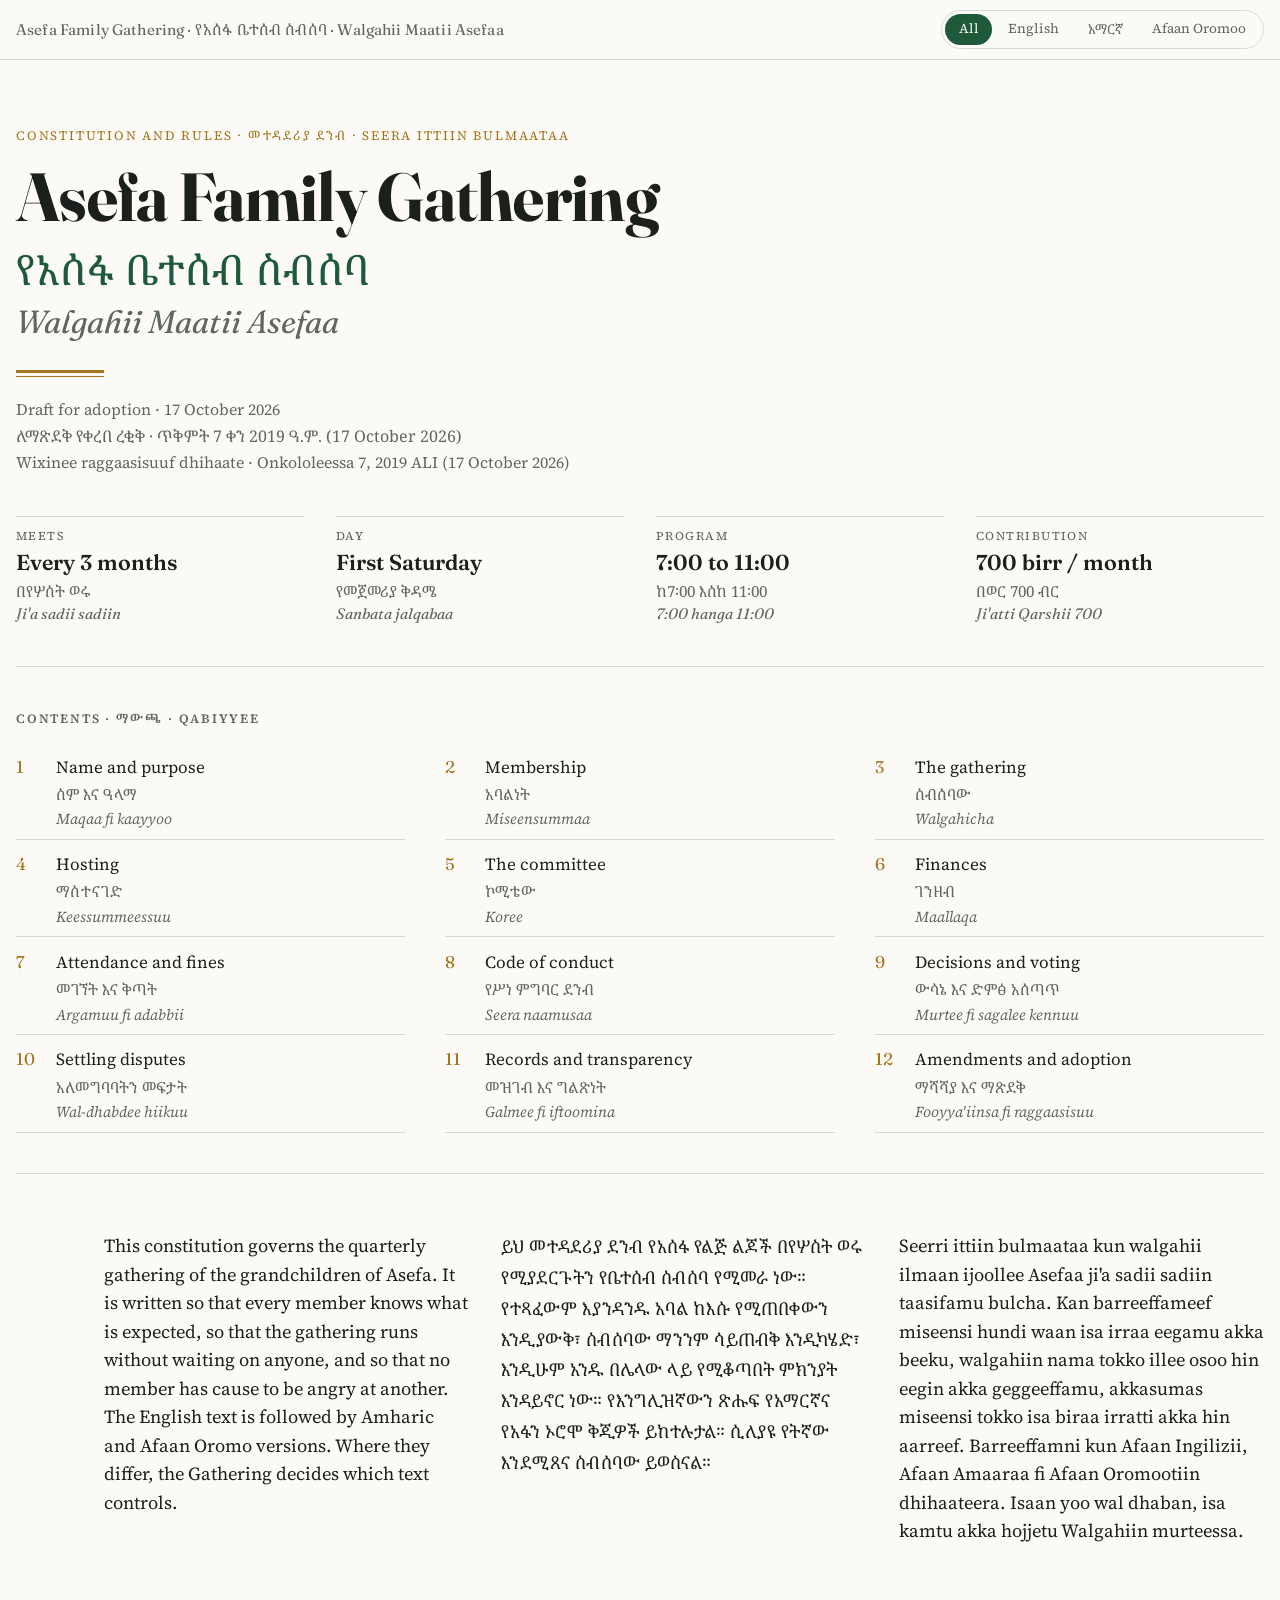
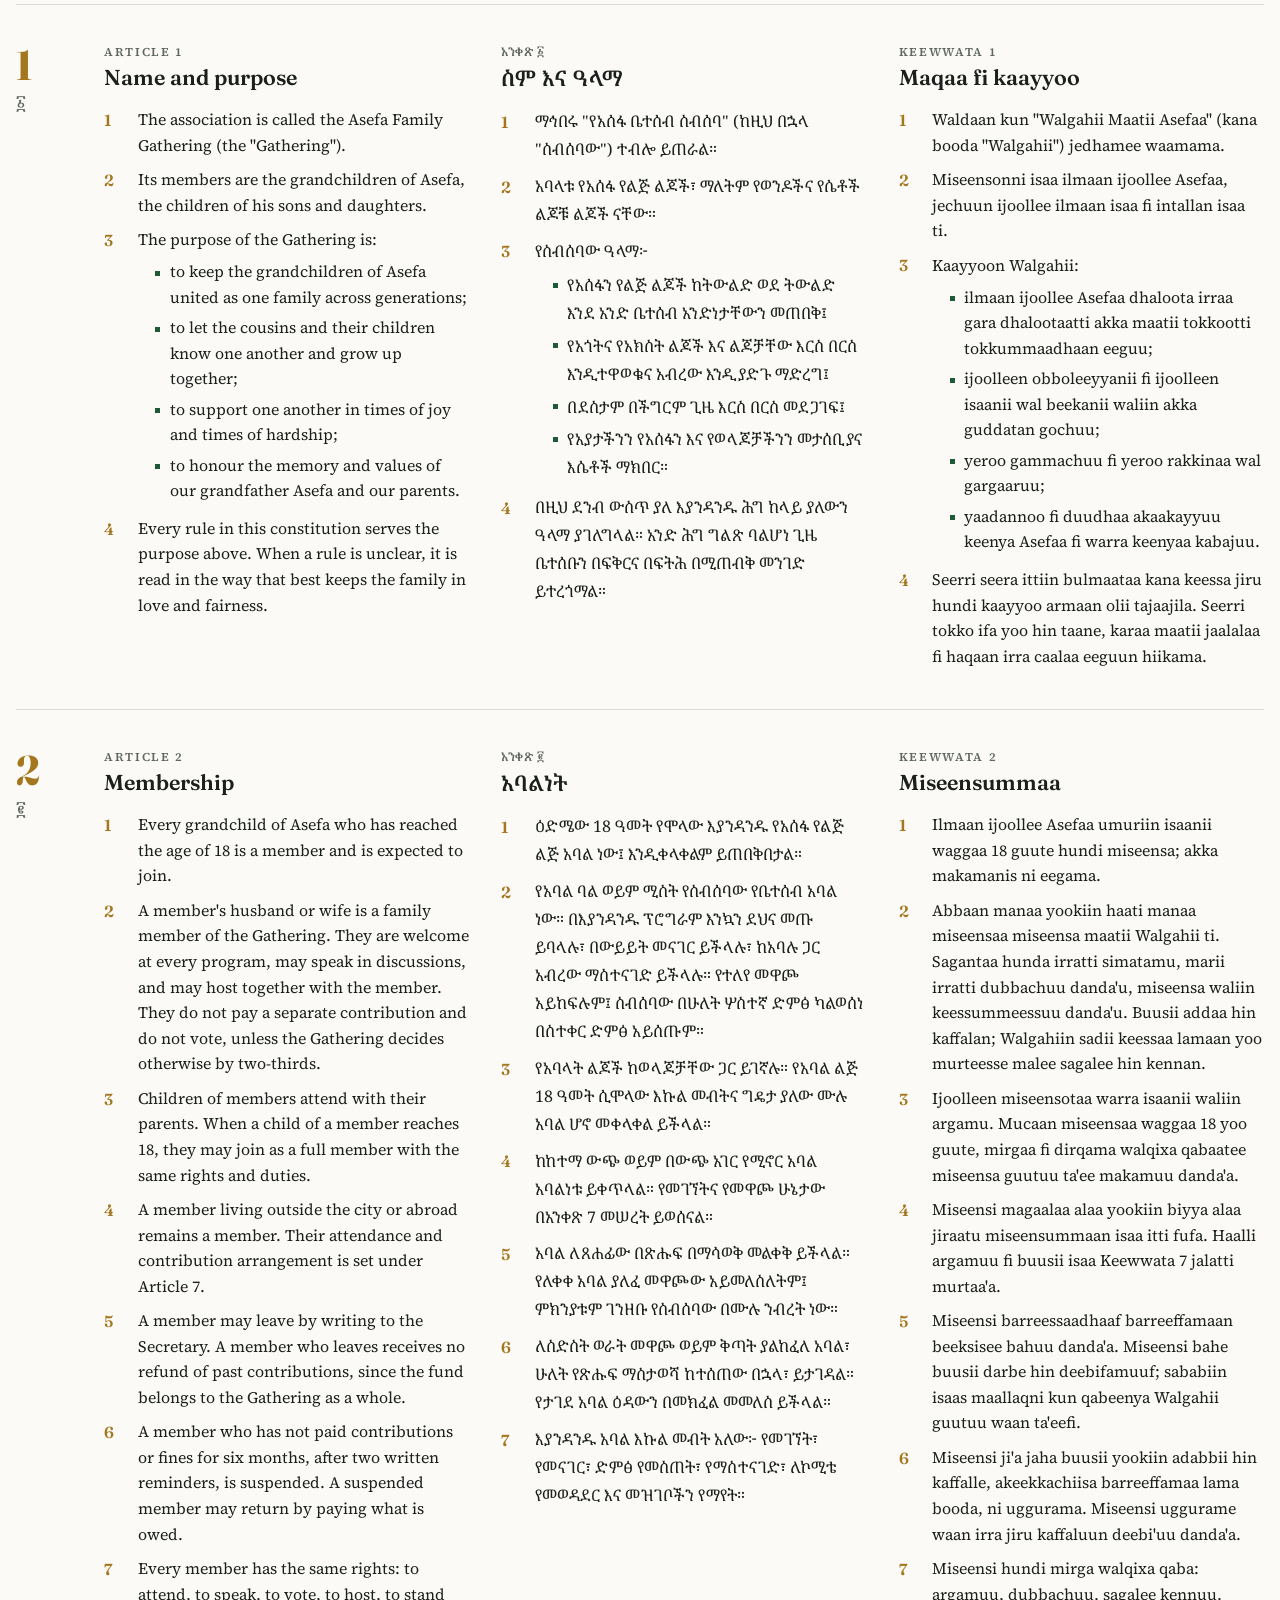
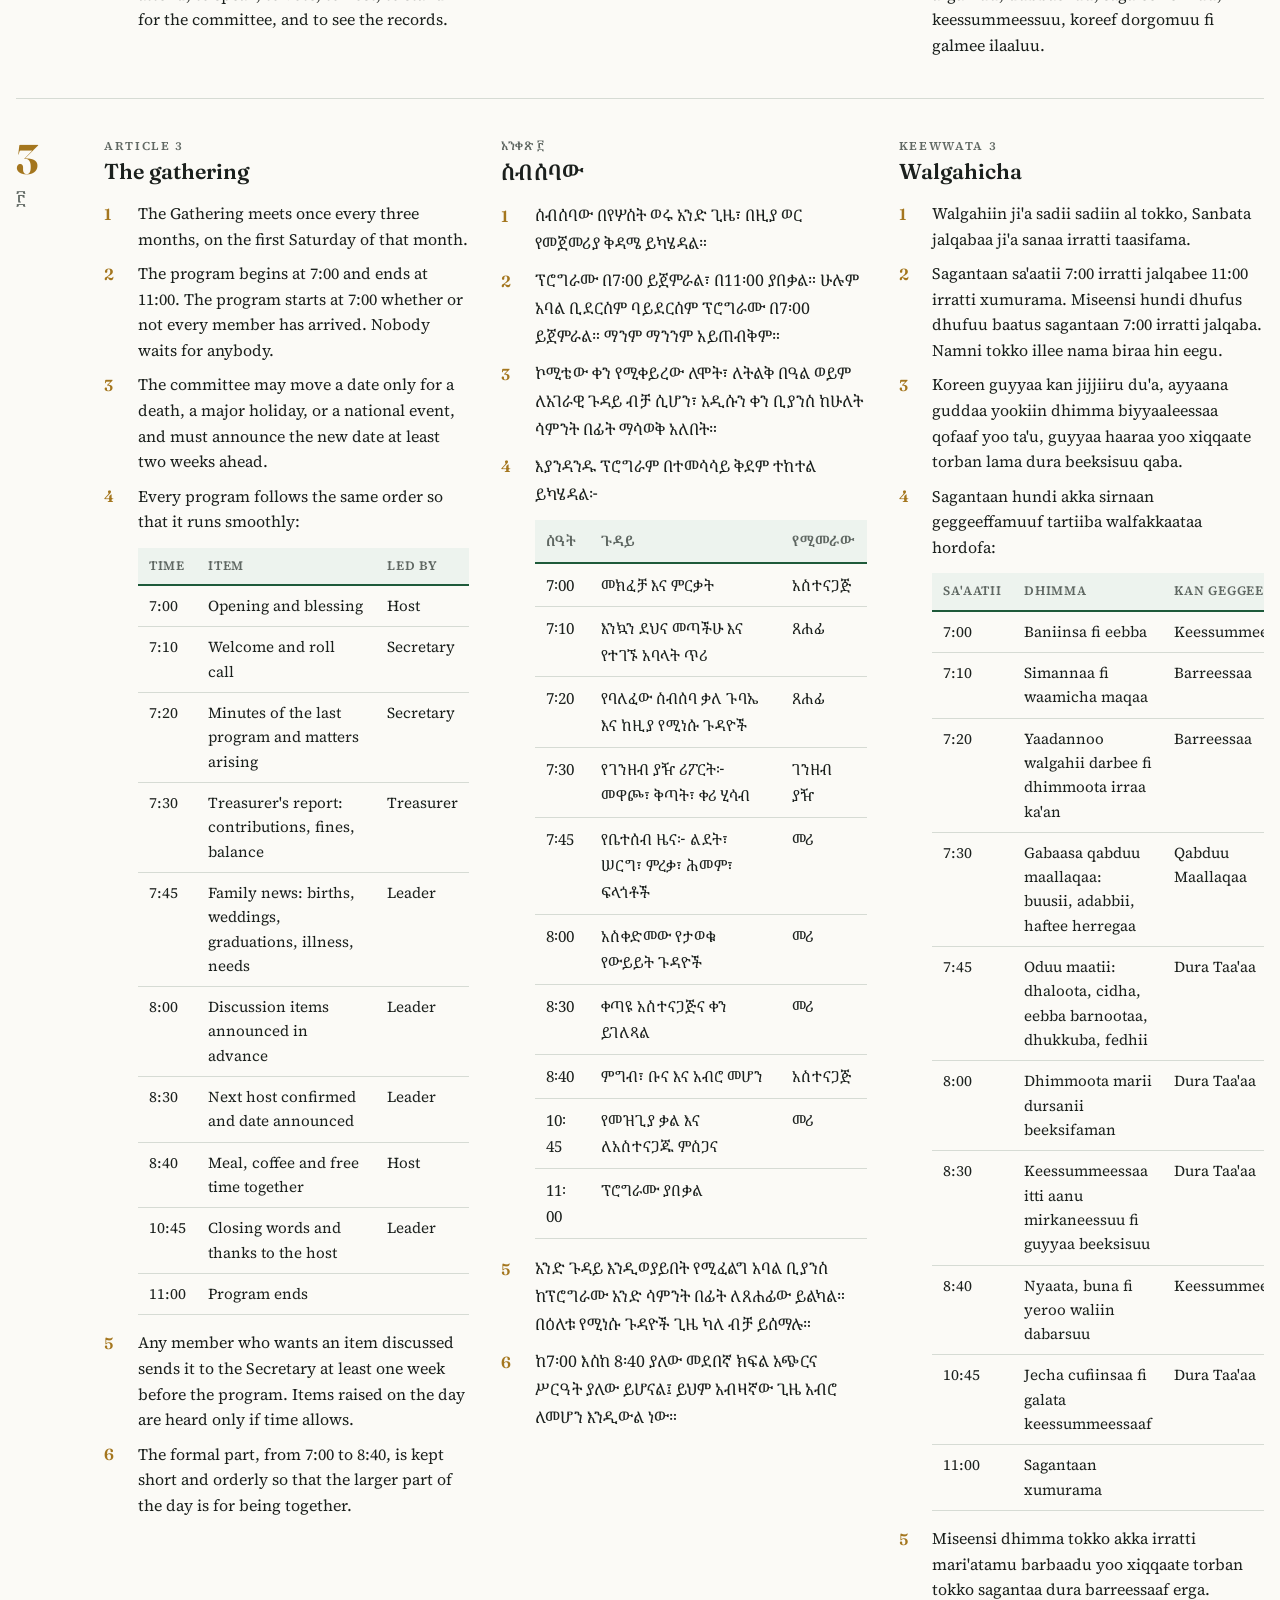
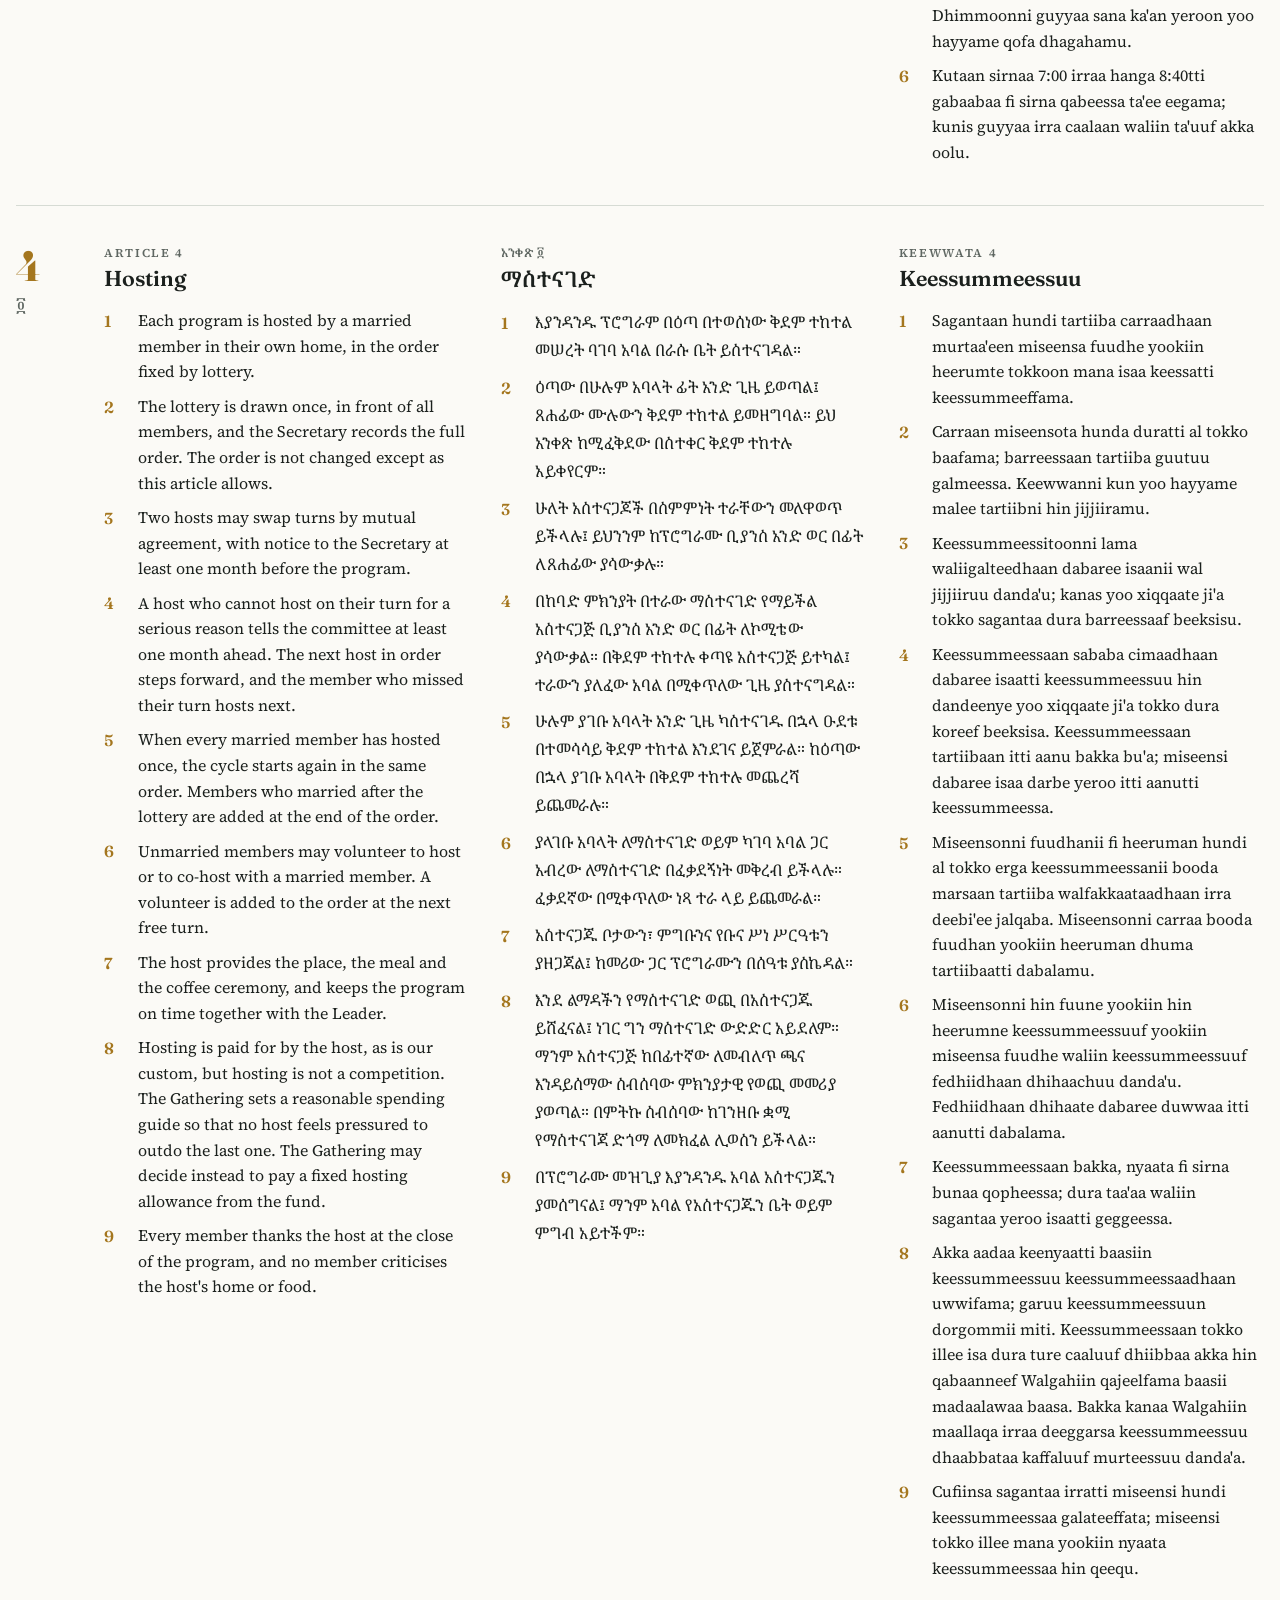
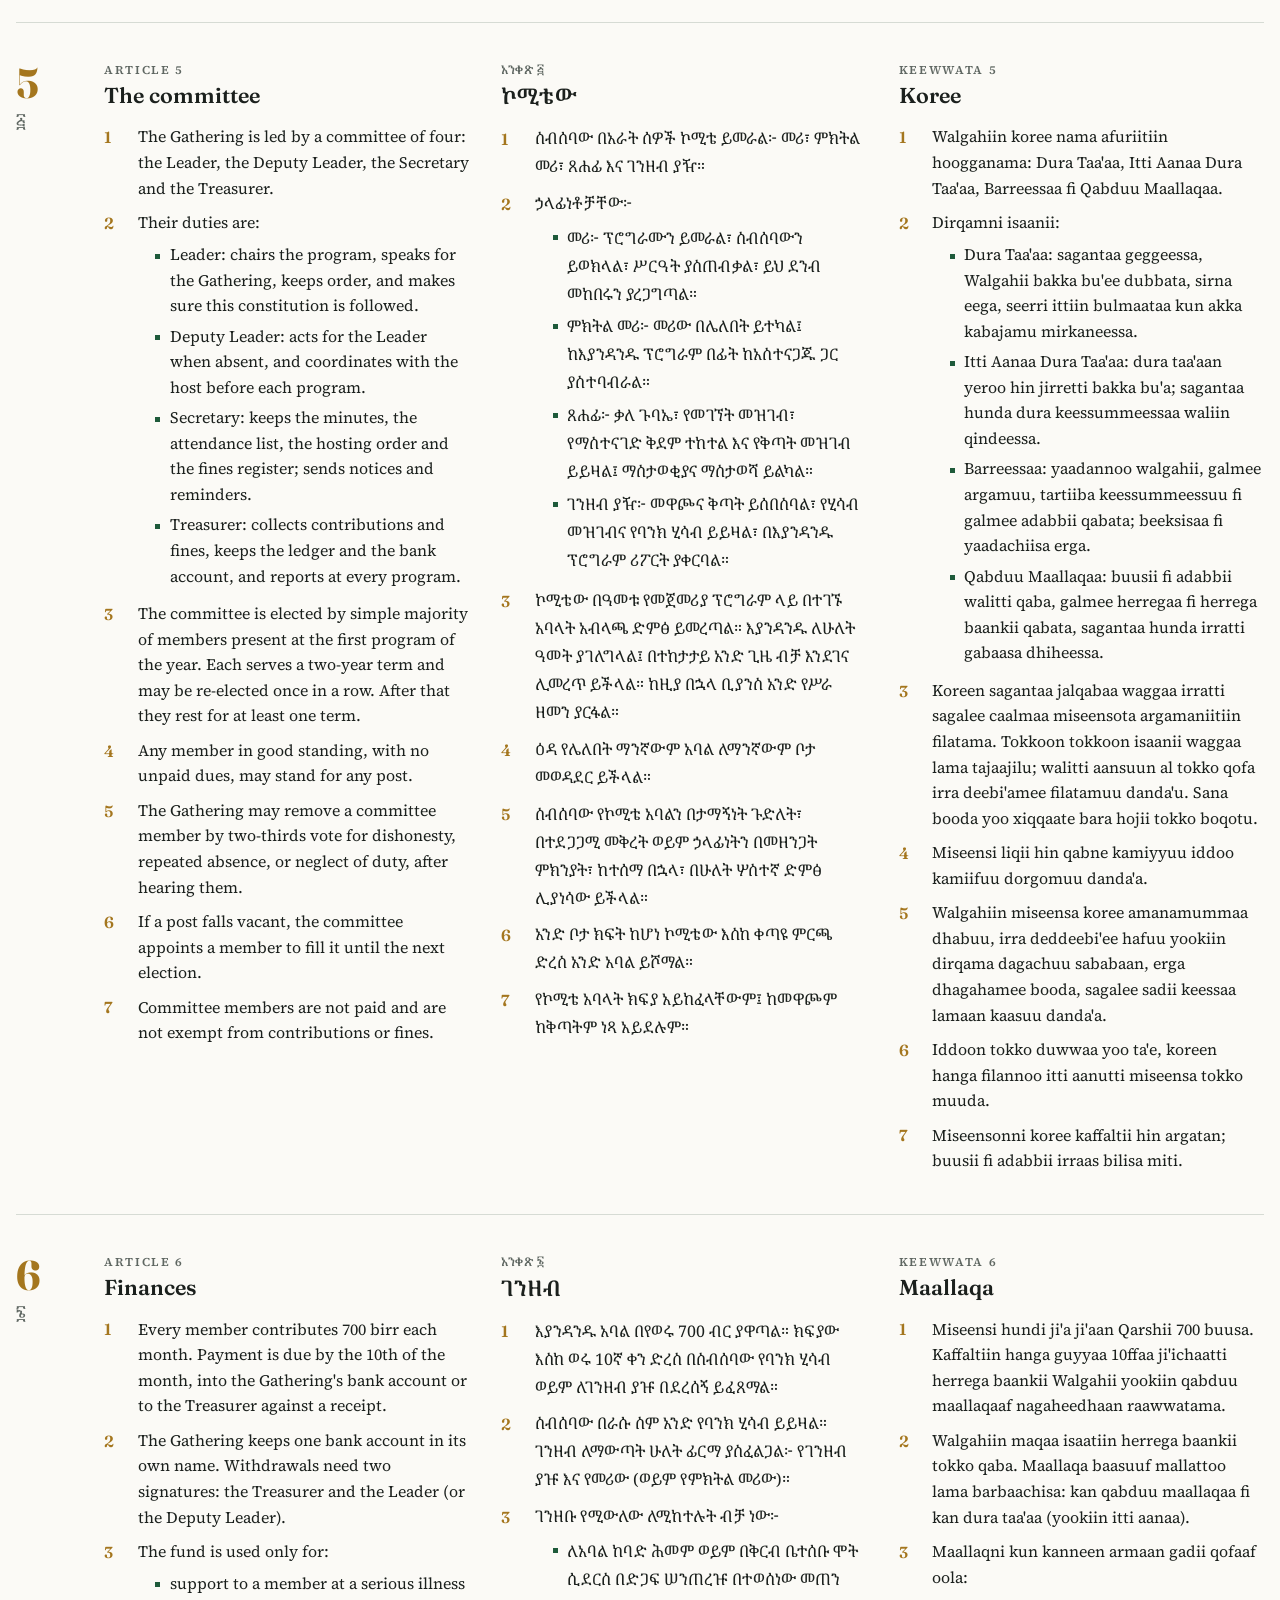
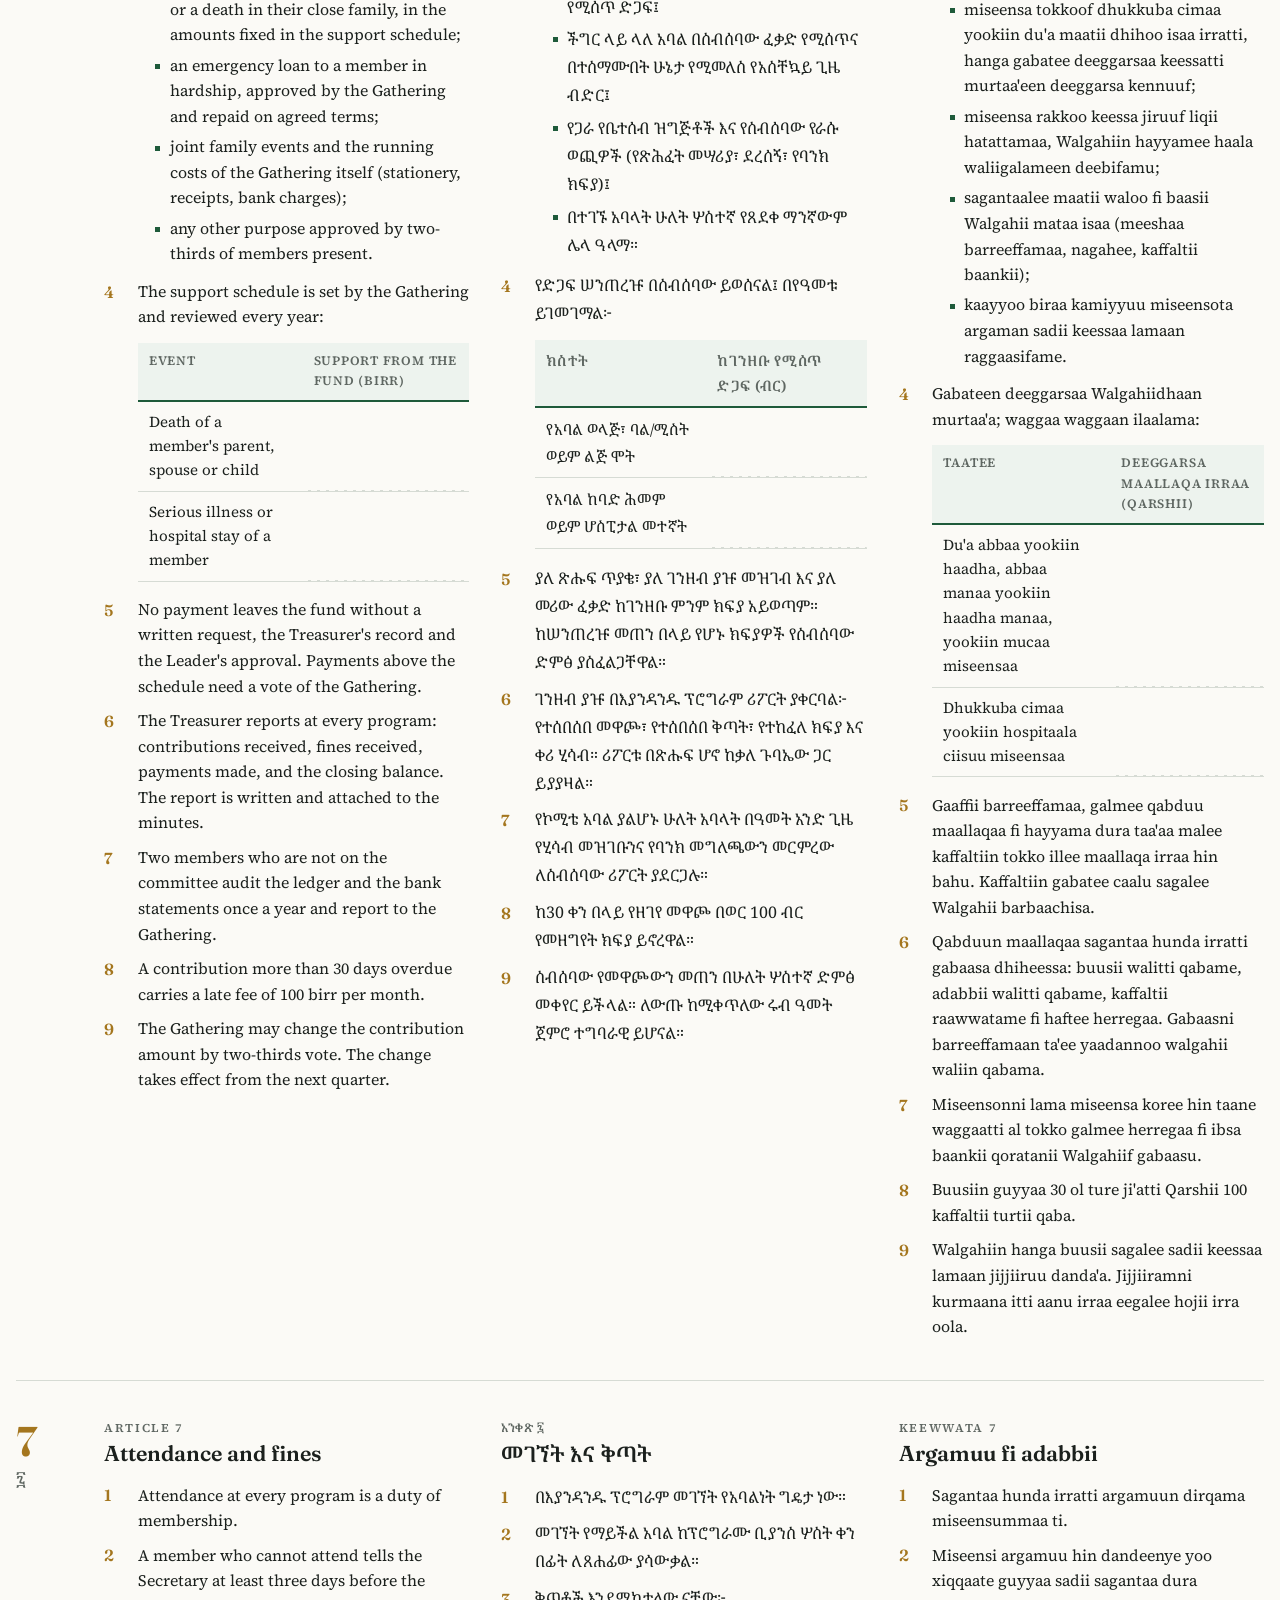
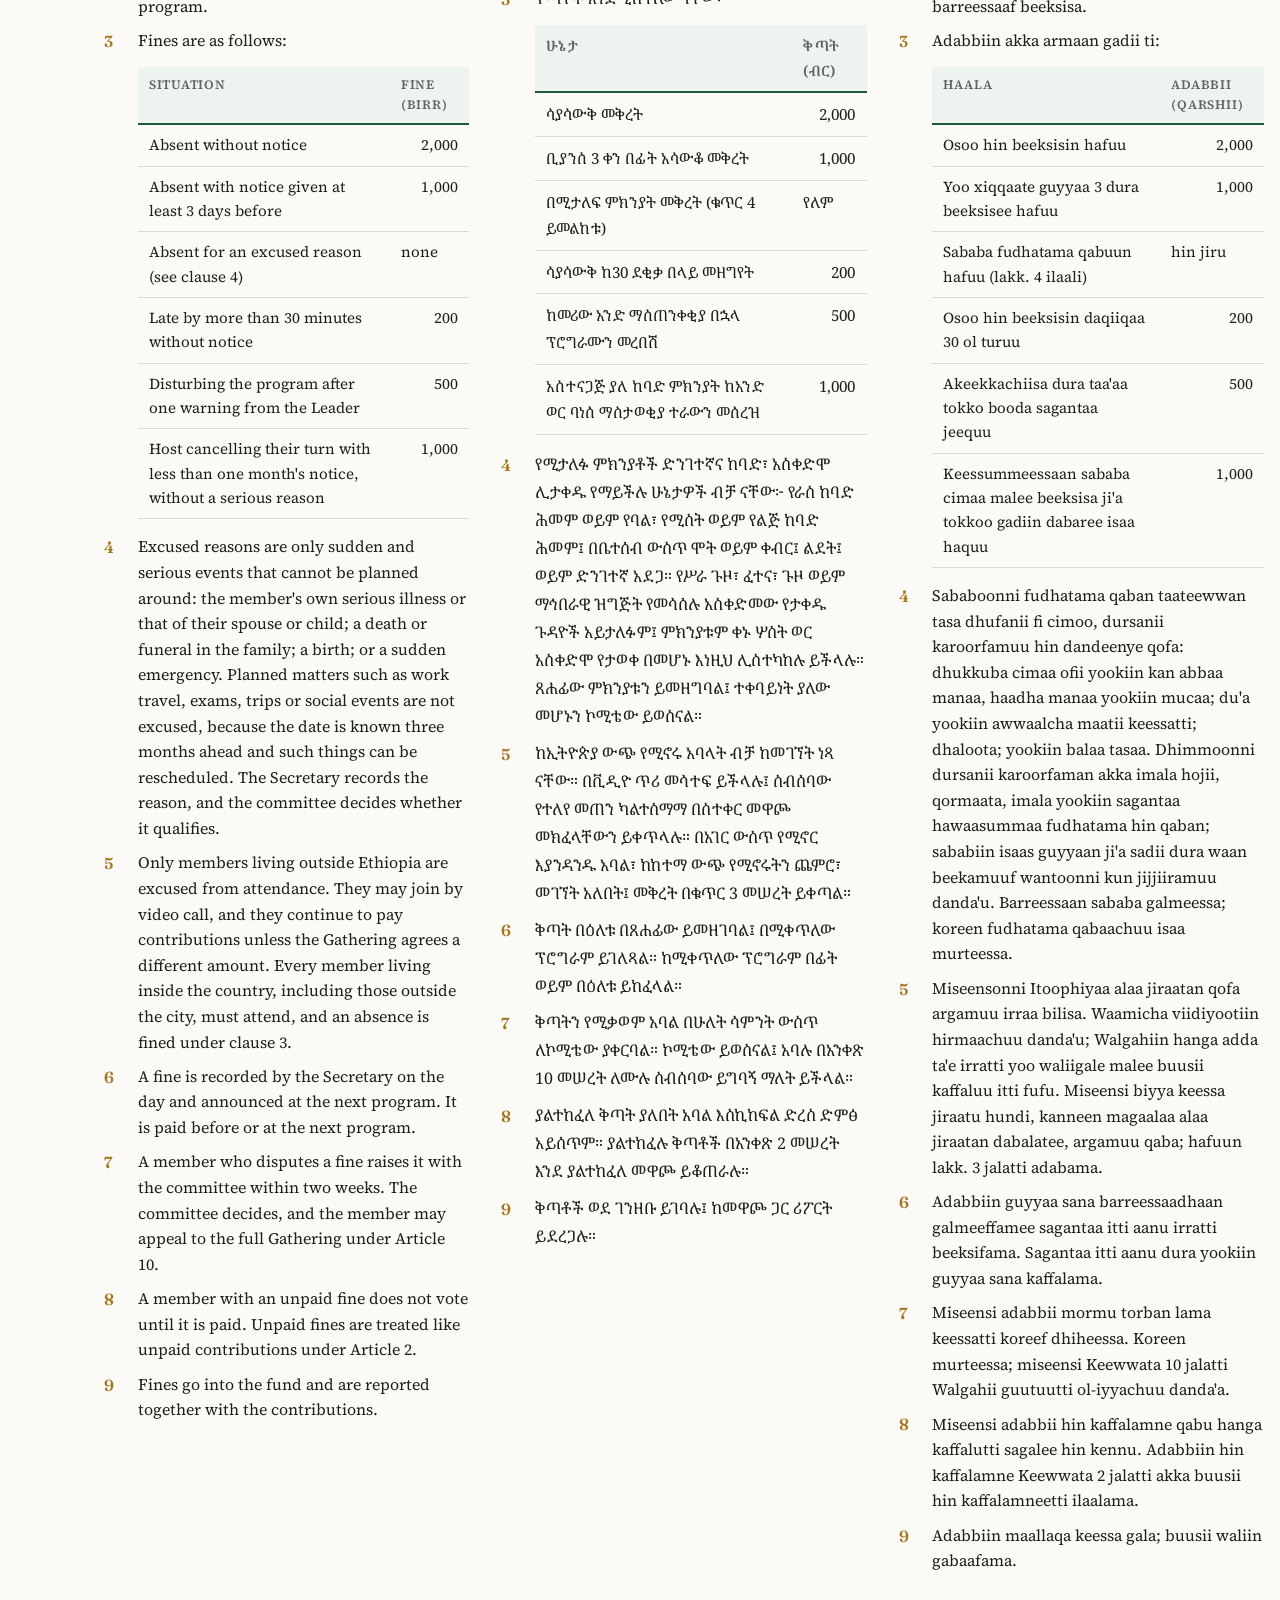
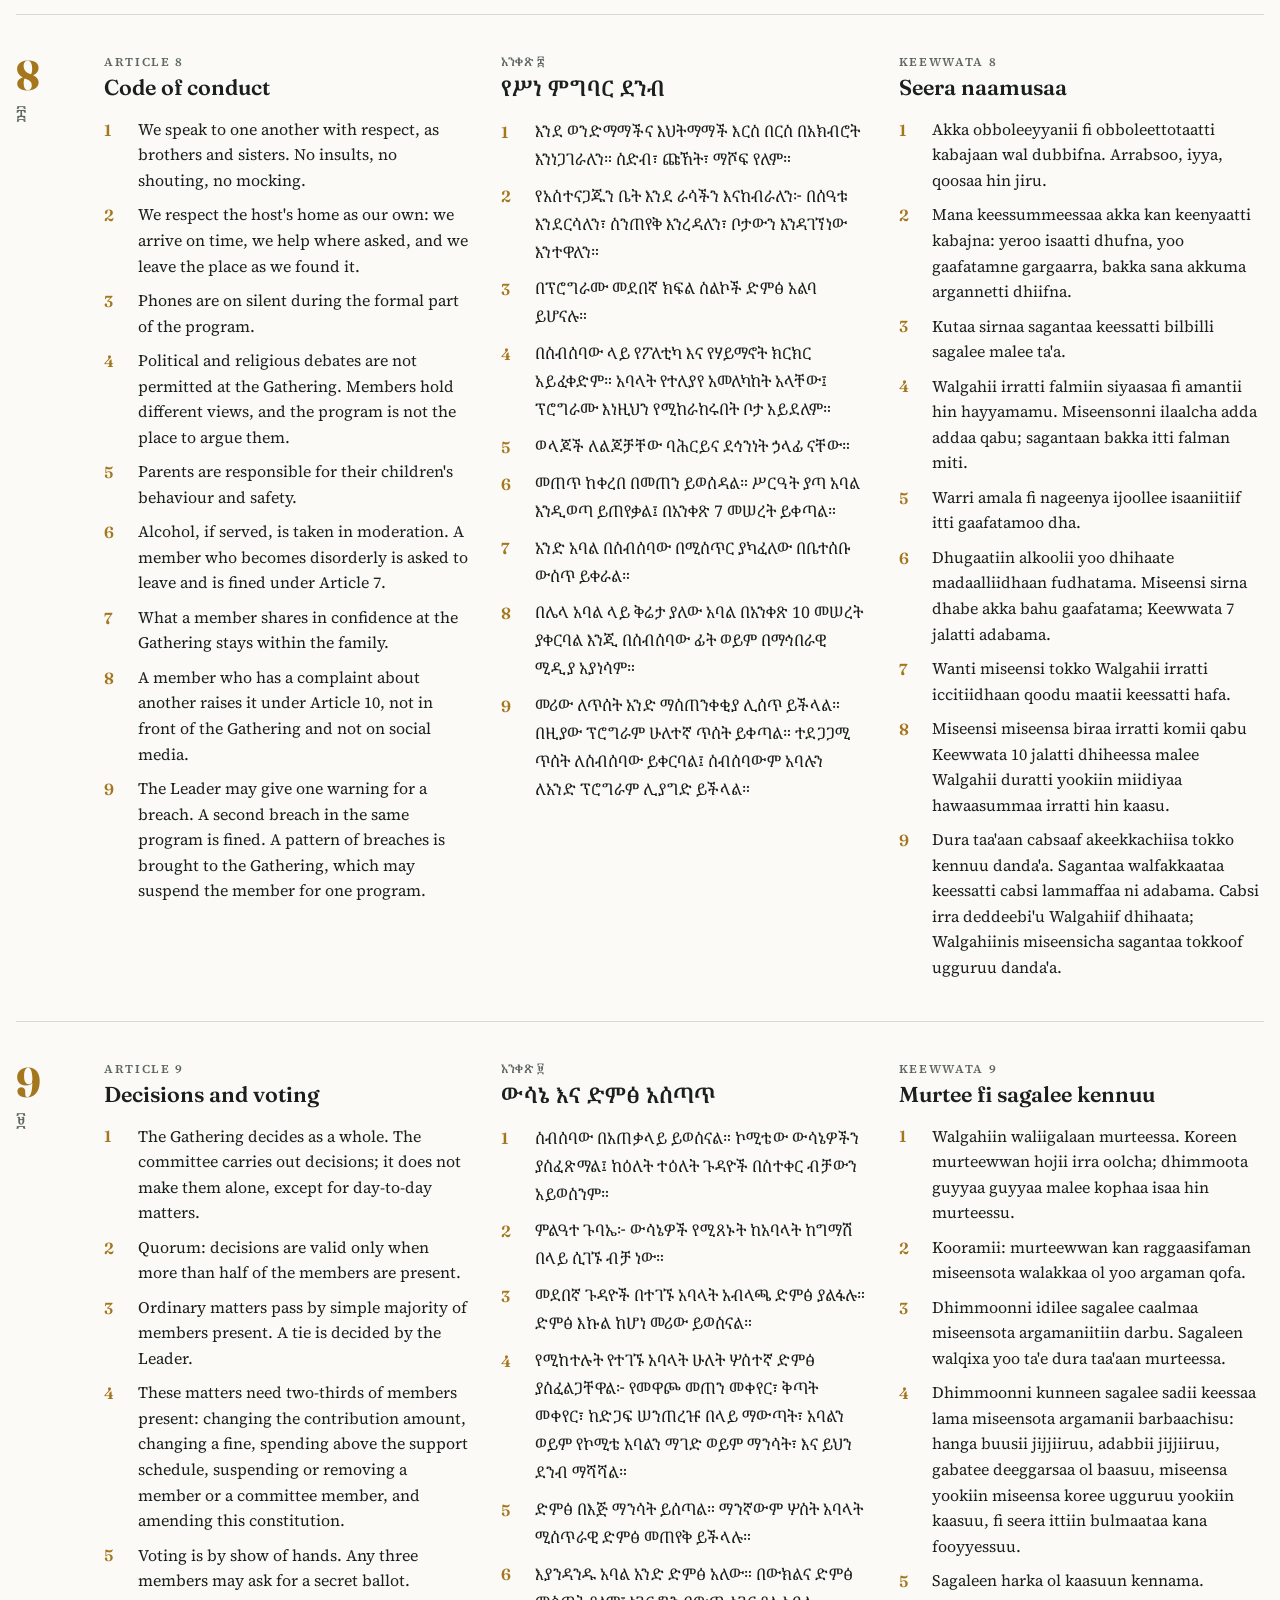
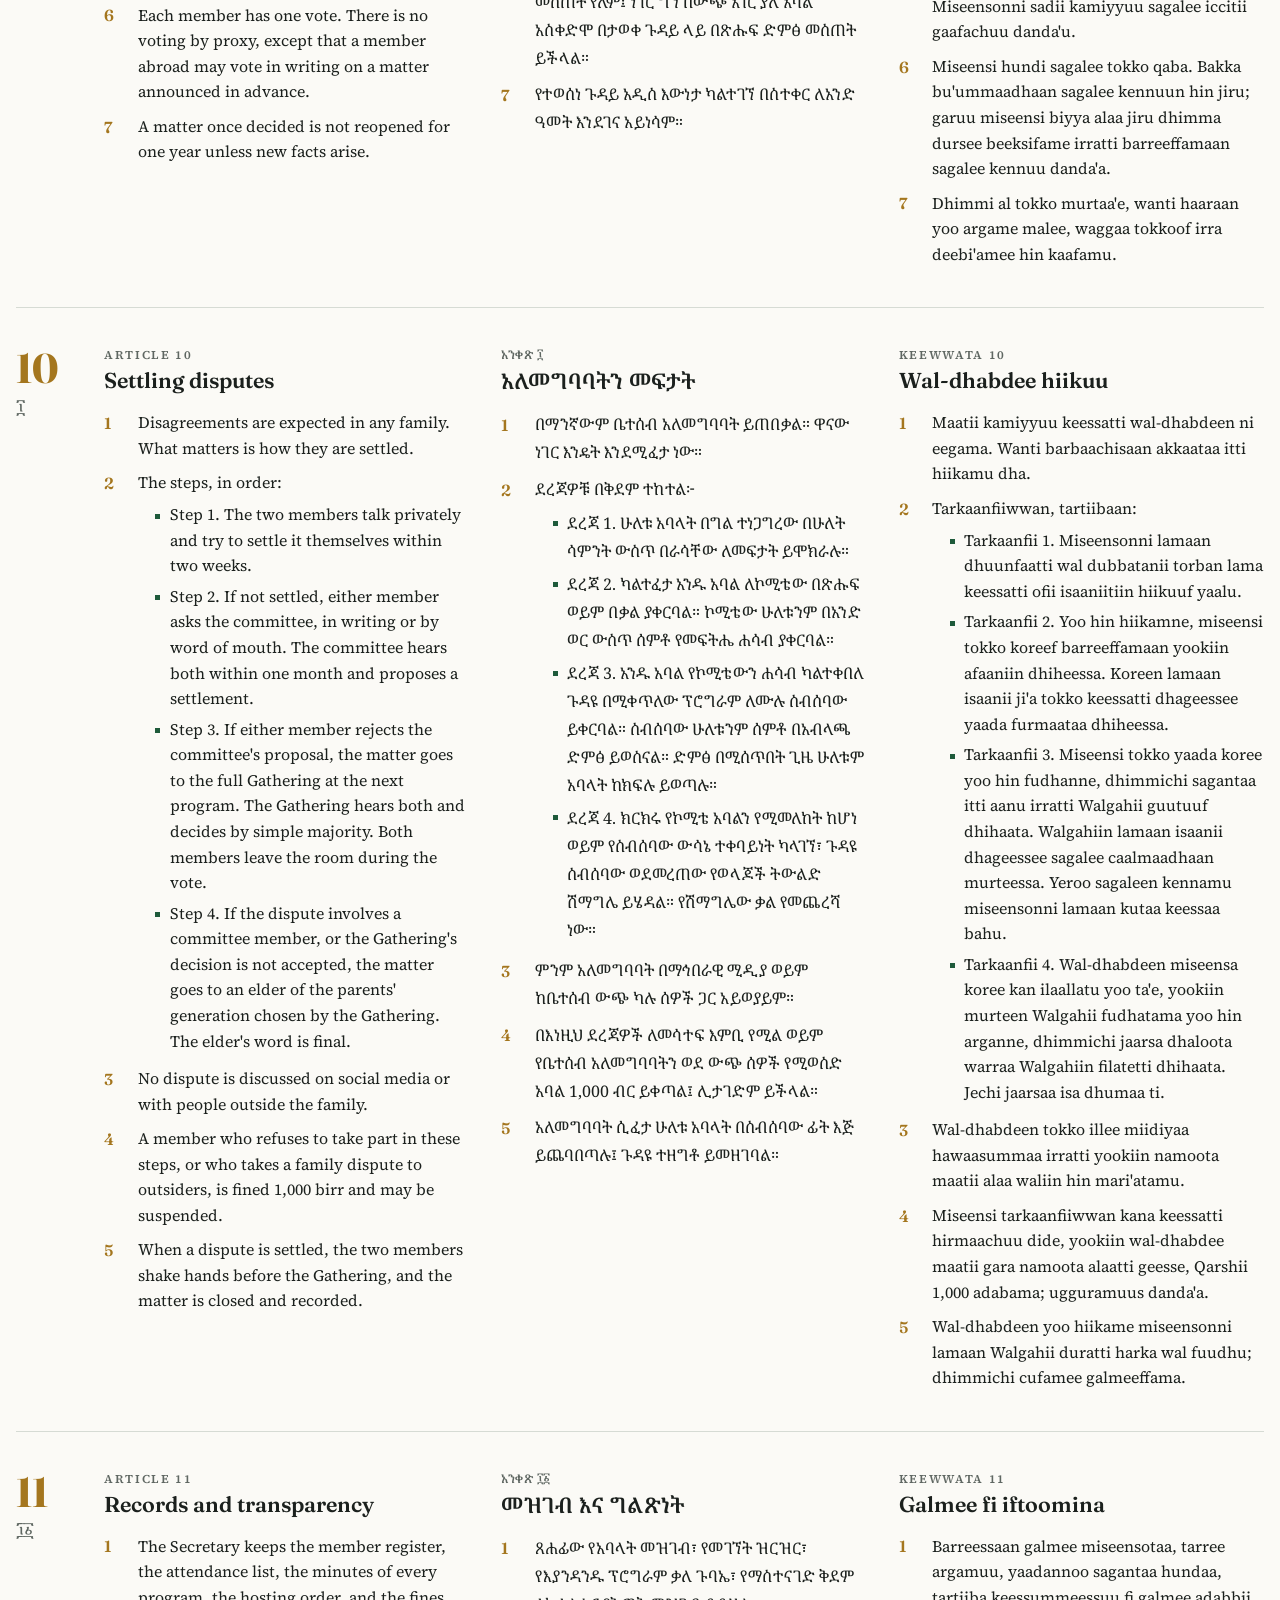
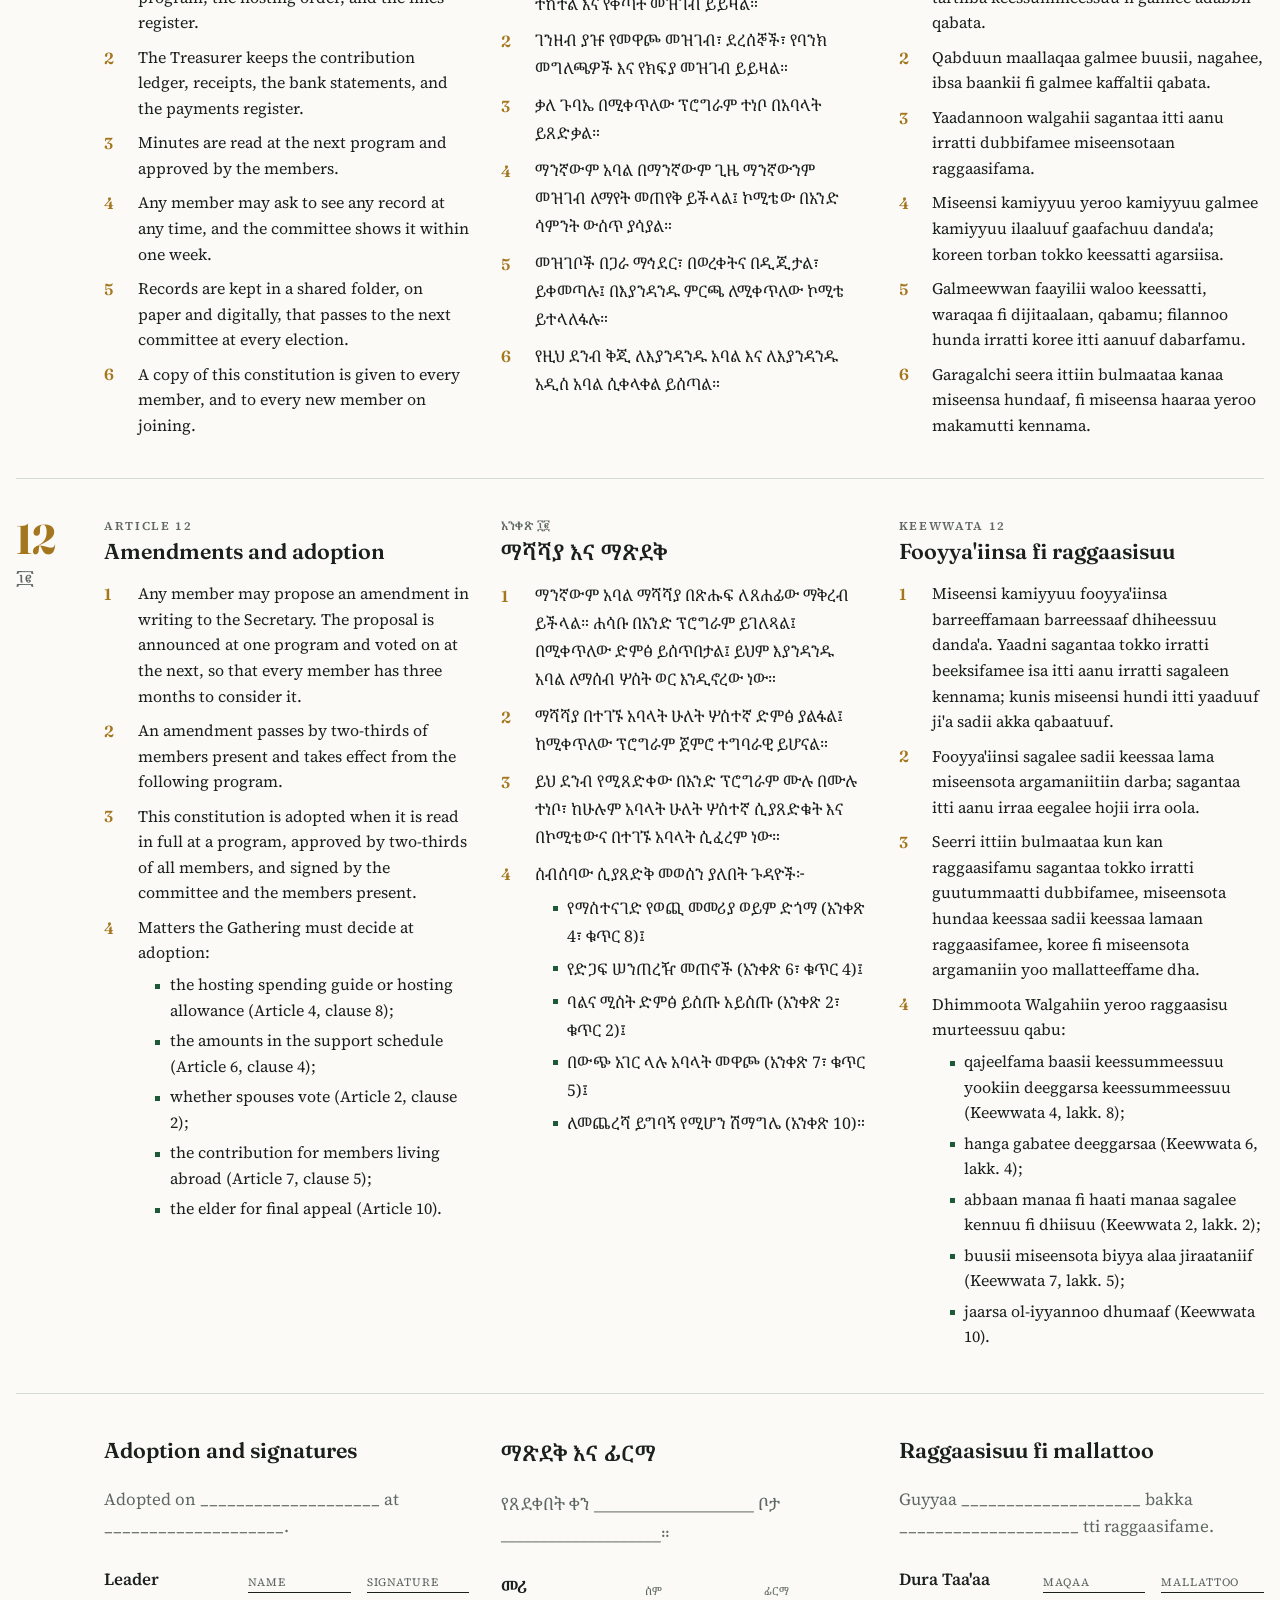
==== commit 55040ae4: "Drop wedding and birth support, allow business talk, accept verbal dispute requests Co-Authored-By: " ====
--- a/index.html
+++ b/index.html
@@ -307,15 +307,15 @@
   <div class="gutter"><span class="num">6</span><span class="geez" lang="am">፮</span></div>
   <div class="col en" lang="en">
     <h2><span class="eyebrow">Article 6</span>Finances</h2>
-    <ol class="clauses"><li><p>Every member contributes 700 birr each month. Payment is due by the 10th of the month, into the Gathering's bank account or to the Treasurer against a receipt.</p></li><li><p>The Gathering keeps one bank account in its own name. Withdrawals need two signatures: the Treasurer and the Leader (or the Deputy Leader).</p></li><li><p>The fund is used only for:</p><ul class="sub"><li>support to a member at a wedding, a birth, a serious illness, or a death in their close family, in the amounts fixed in the support schedule;</li><li>an emergency loan to a member in hardship, approved by the Gathering and repaid on agreed terms;</li><li>joint family events and the running costs of the Gathering itself (stationery, receipts, bank charges);</li><li>any other purpose approved by two-thirds of members present.</li></ul></li><li><p>The support schedule is set by the Gathering and reviewed every year:</p><div class="tablewrap"><table><thead><tr><th>Event</th><th>Support from the fund (birr)</th></tr></thead><tbody><tr><td>Wedding of a member</td><td class="blank"></td></tr><tr><td>Birth of a member's child</td><td class="blank"></td></tr><tr><td>Death of a member's parent, spouse or child</td><td class="blank"></td></tr><tr><td>Serious illness or hospital stay of a member</td><td class="blank"></td></tr></tbody></table></div></li><li><p>No payment leaves the fund without a written request, the Treasurer's record and the Leader's approval. Payments above the schedule need a vote of the Gathering.</p></li><li><p>The Treasurer reports at every program: contributions received, fines received, payments made, and the closing balance. The report is written and attached to the minutes.</p></li><li><p>Two members who are not on the committee audit the ledger and the bank statements once a year and report to the Gathering.</p></li><li><p>A contribution more than 30 days overdue carries a late fee of 100 birr per month.</p></li><li><p>The Gathering may change the contribution amount by two-thirds vote. The change takes effect from the next quarter.</p></li></ol>
+    <ol class="clauses"><li><p>Every member contributes 700 birr each month. Payment is due by the 10th of the month, into the Gathering's bank account or to the Treasurer against a receipt.</p></li><li><p>The Gathering keeps one bank account in its own name. Withdrawals need two signatures: the Treasurer and the Leader (or the Deputy Leader).</p></li><li><p>The fund is used only for:</p><ul class="sub"><li>support to a member at a serious illness or a death in their close family, in the amounts fixed in the support schedule;</li><li>an emergency loan to a member in hardship, approved by the Gathering and repaid on agreed terms;</li><li>joint family events and the running costs of the Gathering itself (stationery, receipts, bank charges);</li><li>any other purpose approved by two-thirds of members present.</li></ul></li><li><p>The support schedule is set by the Gathering and reviewed every year:</p><div class="tablewrap"><table><thead><tr><th>Event</th><th>Support from the fund (birr)</th></tr></thead><tbody><tr><td>Death of a member's parent, spouse or child</td><td class="blank"></td></tr><tr><td>Serious illness or hospital stay of a member</td><td class="blank"></td></tr></tbody></table></div></li><li><p>No payment leaves the fund without a written request, the Treasurer's record and the Leader's approval. Payments above the schedule need a vote of the Gathering.</p></li><li><p>The Treasurer reports at every program: contributions received, fines received, payments made, and the closing balance. The report is written and attached to the minutes.</p></li><li><p>Two members who are not on the committee audit the ledger and the bank statements once a year and report to the Gathering.</p></li><li><p>A contribution more than 30 days overdue carries a late fee of 100 birr per month.</p></li><li><p>The Gathering may change the contribution amount by two-thirds vote. The change takes effect from the next quarter.</p></li></ol>
   </div>
   <div class="col am" lang="am">
     <h2><span class="eyebrow">አንቀጽ ፮</span>ገንዘብ</h2>
-    <ol class="clauses"><li><p>እያንዳንዱ አባል በየወሩ 700 ብር ያዋጣል። ክፍያው እስከ ወሩ 10ኛ ቀን ድረስ በስብሰባው የባንክ ሂሳብ ወይም ለገንዘብ ያዡ በደረሰኝ ይፈጸማል።</p></li><li><p>ስብሰባው በራሱ ስም አንድ የባንክ ሂሳብ ይይዛል። ገንዘብ ለማውጣት ሁለት ፊርማ ያስፈልጋል፦ የገንዘብ ያዡ እና የመሪው (ወይም የምክትል መሪው)።</p></li><li><p>ገንዘቡ የሚውለው ለሚከተሉት ብቻ ነው፦</p><ul class="sub"><li>ለአባል ሠርግ፣ ልደት፣ ከባድ ሕመም ወይም በቅርብ ቤተሰቡ ሞት ሲደርስ በድጋፍ ሠንጠረዡ በተወሰነው መጠን የሚሰጥ ድጋፍ፤</li><li>ችግር ላይ ላለ አባል በስብሰባው ፈቃድ የሚሰጥና በተስማሙበት ሁኔታ የሚመለስ የአስቸኳይ ጊዜ ብድር፤</li><li>የጋራ የቤተሰብ ዝግጅቶች እና የስብሰባው የራሱ ወጪዎች (የጽሕፈት መሣሪያ፣ ደረሰኝ፣ የባንክ ክፍያ)፤</li><li>በተገኙ አባላት ሁለት ሦስተኛ የጸደቀ ማንኛውም ሌላ ዓላማ።</li></ul></li><li><p>የድጋፍ ሠንጠረዡ በስብሰባው ይወሰናል፤ በየዓመቱ ይገመገማል፦</p><div class="tablewrap"><table><thead><tr><th>ክስተት</th><th>ከገንዘቡ የሚሰጥ ድጋፍ (ብር)</th></tr></thead><tbody><tr><td>የአባል ሠርግ</td><td class="blank"></td></tr><tr><td>የአባል ልጅ ልደት</td><td class="blank"></td></tr><tr><td>የአባል ወላጅ፣ ባል/ሚስት ወይም ልጅ ሞት</td><td class="blank"></td></tr><tr><td>የአባል ከባድ ሕመም ወይም ሆስፒታል መተኛት</td><td class="blank"></td></tr></tbody></table></div></li><li><p>ያለ ጽሑፍ ጥያቄ፣ ያለ ገንዘብ ያዡ መዝገብ እና ያለ መሪው ፈቃድ ከገንዘቡ ምንም ክፍያ አይወጣም። ከሠንጠረዡ መጠን በላይ የሆኑ ክፍያዎች የስብሰባው ድምፅ ያስፈልጋቸዋል።</p></li><li><p>ገንዘብ ያዡ በእያንዳንዱ ፕሮግራም ሪፖርት ያቀርባል፦ የተሰበሰበ መዋጮ፣ የተሰበሰበ ቅጣት፣ የተከፈለ ክፍያ እና ቀሪ ሂሳብ። ሪፖርቱ በጽሑፍ ሆኖ ከቃለ ጉባኤው ጋር ይያያዛል።</p></li><li><p>የኮሚቴ አባል ያልሆኑ ሁለት አባላት በዓመት አንድ ጊዜ የሂሳብ መዝገቡንና የባንክ መግለጫውን መርምረው ለስብሰባው ሪፖርት ያደርጋሉ።</p></li><li><p>ከ30 ቀን በላይ የዘገየ መዋጮ በወር 100 ብር የመዘግየት ክፍያ ይኖረዋል።</p></li><li><p>ስብሰባው የመዋጮውን መጠን በሁለት ሦስተኛ ድምፅ መቀየር ይችላል። ለውጡ ከሚቀጥለው ሩብ ዓመት ጀምሮ ተግባራዊ ይሆናል።</p></li></ol>
+    <ol class="clauses"><li><p>እያንዳንዱ አባል በየወሩ 700 ብር ያዋጣል። ክፍያው እስከ ወሩ 10ኛ ቀን ድረስ በስብሰባው የባንክ ሂሳብ ወይም ለገንዘብ ያዡ በደረሰኝ ይፈጸማል።</p></li><li><p>ስብሰባው በራሱ ስም አንድ የባንክ ሂሳብ ይይዛል። ገንዘብ ለማውጣት ሁለት ፊርማ ያስፈልጋል፦ የገንዘብ ያዡ እና የመሪው (ወይም የምክትል መሪው)።</p></li><li><p>ገንዘቡ የሚውለው ለሚከተሉት ብቻ ነው፦</p><ul class="sub"><li>ለአባል ከባድ ሕመም ወይም በቅርብ ቤተሰቡ ሞት ሲደርስ በድጋፍ ሠንጠረዡ በተወሰነው መጠን የሚሰጥ ድጋፍ፤</li><li>ችግር ላይ ላለ አባል በስብሰባው ፈቃድ የሚሰጥና በተስማሙበት ሁኔታ የሚመለስ የአስቸኳይ ጊዜ ብድር፤</li><li>የጋራ የቤተሰብ ዝግጅቶች እና የስብሰባው የራሱ ወጪዎች (የጽሕፈት መሣሪያ፣ ደረሰኝ፣ የባንክ ክፍያ)፤</li><li>በተገኙ አባላት ሁለት ሦስተኛ የጸደቀ ማንኛውም ሌላ ዓላማ።</li></ul></li><li><p>የድጋፍ ሠንጠረዡ በስብሰባው ይወሰናል፤ በየዓመቱ ይገመገማል፦</p><div class="tablewrap"><table><thead><tr><th>ክስተት</th><th>ከገንዘቡ የሚሰጥ ድጋፍ (ብር)</th></tr></thead><tbody><tr><td>የአባል ወላጅ፣ ባል/ሚስት ወይም ልጅ ሞት</td><td class="blank"></td></tr><tr><td>የአባል ከባድ ሕመም ወይም ሆስፒታል መተኛት</td><td class="blank"></td></tr></tbody></table></div></li><li><p>ያለ ጽሑፍ ጥያቄ፣ ያለ ገንዘብ ያዡ መዝገብ እና ያለ መሪው ፈቃድ ከገንዘቡ ምንም ክፍያ አይወጣም። ከሠንጠረዡ መጠን በላይ የሆኑ ክፍያዎች የስብሰባው ድምፅ ያስፈልጋቸዋል።</p></li><li><p>ገንዘብ ያዡ በእያንዳንዱ ፕሮግራም ሪፖርት ያቀርባል፦ የተሰበሰበ መዋጮ፣ የተሰበሰበ ቅጣት፣ የተከፈለ ክፍያ እና ቀሪ ሂሳብ። ሪፖርቱ በጽሑፍ ሆኖ ከቃለ ጉባኤው ጋር ይያያዛል።</p></li><li><p>የኮሚቴ አባል ያልሆኑ ሁለት አባላት በዓመት አንድ ጊዜ የሂሳብ መዝገቡንና የባንክ መግለጫውን መርምረው ለስብሰባው ሪፖርት ያደርጋሉ።</p></li><li><p>ከ30 ቀን በላይ የዘገየ መዋጮ በወር 100 ብር የመዘግየት ክፍያ ይኖረዋል።</p></li><li><p>ስብሰባው የመዋጮውን መጠን በሁለት ሦስተኛ ድምፅ መቀየር ይችላል። ለውጡ ከሚቀጥለው ሩብ ዓመት ጀምሮ ተግባራዊ ይሆናል።</p></li></ol>
   </div>
   <div class="col om" lang="om">
     <h2><span class="eyebrow">Keewwata 6</span>Maallaqa</h2>
-    <ol class="clauses"><li><p>Miseensi hundi ji'a ji'aan Qarshii 700 buusa. Kaffaltiin hanga guyyaa 10ffaa ji'ichaatti herrega baankii Walgahii yookiin qabduu maallaqaaf nagaheedhaan raawwatama.</p></li><li><p>Walgahiin maqaa isaatiin herrega baankii tokko qaba. Maallaqa baasuuf mallattoo lama barbaachisa: kan qabduu maallaqaa fi kan dura taa'aa (yookiin itti aanaa).</p></li><li><p>Maallaqni kun kanneen armaan gadii qofaaf oola:</p><ul class="sub"><li>miseensa tokkoof cidha, dhaloota, dhukkuba cimaa yookiin du'a maatii dhihoo isaa irratti, hanga gabatee deeggarsaa keessatti murtaa'een deeggarsa kennuuf;</li><li>miseensa rakkoo keessa jiruuf liqii hatattamaa, Walgahiin hayyamee haala waliigalameen deebifamu;</li><li>sagantaalee maatii waloo fi baasii Walgahii mataa isaa (meeshaa barreeffamaa, nagahee, kaffaltii baankii);</li><li>kaayyoo biraa kamiyyuu miseensota argaman sadii keessaa lamaan raggaasifame.</li></ul></li><li><p>Gabateen deeggarsaa Walgahiidhaan murtaa'a; waggaa waggaan ilaalama:</p><div class="tablewrap"><table><thead><tr><th>Taatee</th><th>Deeggarsa maallaqa irraa (Qarshii)</th></tr></thead><tbody><tr><td>Cidha miseensaa</td><td class="blank"></td></tr><tr><td>Dhaloota mucaa miseensaa</td><td class="blank"></td></tr><tr><td>Du'a abbaa yookiin haadha, abbaa manaa yookiin haadha manaa, yookiin mucaa miseensaa</td><td class="blank"></td></tr><tr><td>Dhukkuba cimaa yookiin hospitaala ciisuu miseensaa</td><td class="blank"></td></tr></tbody></table></div></li><li><p>Gaaffii barreeffamaa, galmee qabduu maallaqaa fi hayyama dura taa'aa malee kaffaltiin tokko illee maallaqa irraa hin bahu. Kaffaltiin gabatee caalu sagalee Walgahii barbaachisa.</p></li><li><p>Qabduun maallaqaa sagantaa hunda irratti gabaasa dhiheessa: buusii walitti qabame, adabbii walitti qabame, kaffaltii raawwatame fi haftee herregaa. Gabaasni barreeffamaan ta'ee yaadannoo walgahii waliin qabama.</p></li><li><p>Miseensonni lama miseensa koree hin taane waggaatti al tokko galmee herregaa fi ibsa baankii qoratanii Walgahiif gabaasu.</p></li><li><p>Buusiin guyyaa 30 ol ture ji'atti Qarshii 100 kaffaltii turtii qaba.</p></li><li><p>Walgahiin hanga buusii sagalee sadii keessaa lamaan jijjiiruu danda'a. Jijjiiramni kurmaana itti aanu irraa eegalee hojii irra oola.</p></li></ol>
+    <ol class="clauses"><li><p>Miseensi hundi ji'a ji'aan Qarshii 700 buusa. Kaffaltiin hanga guyyaa 10ffaa ji'ichaatti herrega baankii Walgahii yookiin qabduu maallaqaaf nagaheedhaan raawwatama.</p></li><li><p>Walgahiin maqaa isaatiin herrega baankii tokko qaba. Maallaqa baasuuf mallattoo lama barbaachisa: kan qabduu maallaqaa fi kan dura taa'aa (yookiin itti aanaa).</p></li><li><p>Maallaqni kun kanneen armaan gadii qofaaf oola:</p><ul class="sub"><li>miseensa tokkoof dhukkuba cimaa yookiin du'a maatii dhihoo isaa irratti, hanga gabatee deeggarsaa keessatti murtaa'een deeggarsa kennuuf;</li><li>miseensa rakkoo keessa jiruuf liqii hatattamaa, Walgahiin hayyamee haala waliigalameen deebifamu;</li><li>sagantaalee maatii waloo fi baasii Walgahii mataa isaa (meeshaa barreeffamaa, nagahee, kaffaltii baankii);</li><li>kaayyoo biraa kamiyyuu miseensota argaman sadii keessaa lamaan raggaasifame.</li></ul></li><li><p>Gabateen deeggarsaa Walgahiidhaan murtaa'a; waggaa waggaan ilaalama:</p><div class="tablewrap"><table><thead><tr><th>Taatee</th><th>Deeggarsa maallaqa irraa (Qarshii)</th></tr></thead><tbody><tr><td>Du'a abbaa yookiin haadha, abbaa manaa yookiin haadha manaa, yookiin mucaa miseensaa</td><td class="blank"></td></tr><tr><td>Dhukkuba cimaa yookiin hospitaala ciisuu miseensaa</td><td class="blank"></td></tr></tbody></table></div></li><li><p>Gaaffii barreeffamaa, galmee qabduu maallaqaa fi hayyama dura taa'aa malee kaffaltiin tokko illee maallaqa irraa hin bahu. Kaffaltiin gabatee caalu sagalee Walgahii barbaachisa.</p></li><li><p>Qabduun maallaqaa sagantaa hunda irratti gabaasa dhiheessa: buusii walitti qabame, adabbii walitti qabame, kaffaltii raawwatame fi haftee herregaa. Gabaasni barreeffamaan ta'ee yaadannoo walgahii waliin qabama.</p></li><li><p>Miseensonni lama miseensa koree hin taane waggaatti al tokko galmee herregaa fi ibsa baankii qoratanii Walgahiif gabaasu.</p></li><li><p>Buusiin guyyaa 30 ol ture ji'atti Qarshii 100 kaffaltii turtii qaba.</p></li><li><p>Walgahiin hanga buusii sagalee sadii keessaa lamaan jijjiiruu danda'a. Jijjiiramni kurmaana itti aanu irraa eegalee hojii irra oola.</p></li></ol>
   </div>
 </section>
 <section class="article" id="article-7">
@@ -337,15 +337,15 @@
   <div class="gutter"><span class="num">8</span><span class="geez" lang="am">፰</span></div>
   <div class="col en" lang="en">
     <h2><span class="eyebrow">Article 8</span>Code of conduct</h2>
-    <ol class="clauses"><li><p>We speak to one another with respect, as brothers and sisters. No insults, no shouting, no mocking.</p></li><li><p>We respect the host's home as our own: we arrive on time, we help where asked, and we leave the place as we found it.</p></li><li><p>Phones are on silent during the formal part of the program.</p></li><li><p>Political, religious and business debates are not permitted at the Gathering. Members hold different views, and the program is not the place to argue them.</p></li><li><p>Parents are responsible for their children's behaviour and safety.</p></li><li><p>Alcohol, if served, is taken in moderation. A member who becomes disorderly is asked to leave and is fined under Article 7.</p></li><li><p>What a member shares in confidence at the Gathering stays within the family.</p></li><li><p>A member who has a complaint about another raises it under Article 10, not in front of the Gathering and not on social media.</p></li><li><p>The Leader may give one warning for a breach. A second breach in the same program is fined. A pattern of breaches is brought to the Gathering, which may suspend the member for one program.</p></li></ol>
+    <ol class="clauses"><li><p>We speak to one another with respect, as brothers and sisters. No insults, no shouting, no mocking.</p></li><li><p>We respect the host's home as our own: we arrive on time, we help where asked, and we leave the place as we found it.</p></li><li><p>Phones are on silent during the formal part of the program.</p></li><li><p>Political and religious debates are not permitted at the Gathering. Members hold different views, and the program is not the place to argue them.</p></li><li><p>Parents are responsible for their children's behaviour and safety.</p></li><li><p>Alcohol, if served, is taken in moderation. A member who becomes disorderly is asked to leave and is fined under Article 7.</p></li><li><p>What a member shares in confidence at the Gathering stays within the family.</p></li><li><p>A member who has a complaint about another raises it under Article 10, not in front of the Gathering and not on social media.</p></li><li><p>The Leader may give one warning for a breach. A second breach in the same program is fined. A pattern of breaches is brought to the Gathering, which may suspend the member for one program.</p></li></ol>
   </div>
   <div class="col am" lang="am">
     <h2><span class="eyebrow">አንቀጽ ፰</span>የሥነ ምግባር ደንብ</h2>
-    <ol class="clauses"><li><p>እንደ ወንድማማችና እህትማማች እርስ በርስ በአክብሮት እንነጋገራለን። ስድብ፣ ጩኸት፣ ማሾፍ የለም።</p></li><li><p>የአስተናጋጁን ቤት እንደ ራሳችን እናከብራለን፦ በሰዓቱ እንደርሳለን፣ ስንጠየቅ እንረዳለን፣ ቦታውን እንዳገኘነው እንተዋለን።</p></li><li><p>በፕሮግራሙ መደበኛ ክፍል ስልኮች ድምፅ አልባ ይሆናሉ።</p></li><li><p>በስብሰባው ላይ የፖለቲካ፣ የሃይማኖት እና የንግድ ክርክር አይፈቀድም። አባላት የተለያየ አመለካከት አላቸው፤ ፕሮግራሙ እነዚህን የሚከራከሩበት ቦታ አይደለም።</p></li><li><p>ወላጆች ለልጆቻቸው ባሕርይና ደኅንነት ኃላፊ ናቸው።</p></li><li><p>መጠጥ ከቀረበ በመጠን ይወሰዳል። ሥርዓት ያጣ አባል እንዲወጣ ይጠየቃል፤ በአንቀጽ 7 መሠረት ይቀጣል።</p></li><li><p>አንድ አባል በስብሰባው በሚስጥር ያካፈለው በቤተሰቡ ውስጥ ይቀራል።</p></li><li><p>በሌላ አባል ላይ ቅሬታ ያለው አባል በአንቀጽ 10 መሠረት ያቀርባል እንጂ በስብሰባው ፊት ወይም በማኅበራዊ ሚዲያ አያነሳም።</p></li><li><p>መሪው ለጥሰት አንድ ማስጠንቀቂያ ሊሰጥ ይችላል። በዚያው ፕሮግራም ሁለተኛ ጥሰት ይቀጣል። ተደጋጋሚ ጥሰት ለስብሰባው ይቀርባል፤ ስብሰባውም አባሉን ለአንድ ፕሮግራም ሊያግድ ይችላል።</p></li></ol>
+    <ol class="clauses"><li><p>እንደ ወንድማማችና እህትማማች እርስ በርስ በአክብሮት እንነጋገራለን። ስድብ፣ ጩኸት፣ ማሾፍ የለም።</p></li><li><p>የአስተናጋጁን ቤት እንደ ራሳችን እናከብራለን፦ በሰዓቱ እንደርሳለን፣ ስንጠየቅ እንረዳለን፣ ቦታውን እንዳገኘነው እንተዋለን።</p></li><li><p>በፕሮግራሙ መደበኛ ክፍል ስልኮች ድምፅ አልባ ይሆናሉ።</p></li><li><p>በስብሰባው ላይ የፖለቲካ እና የሃይማኖት ክርክር አይፈቀድም። አባላት የተለያየ አመለካከት አላቸው፤ ፕሮግራሙ እነዚህን የሚከራከሩበት ቦታ አይደለም።</p></li><li><p>ወላጆች ለልጆቻቸው ባሕርይና ደኅንነት ኃላፊ ናቸው።</p></li><li><p>መጠጥ ከቀረበ በመጠን ይወሰዳል። ሥርዓት ያጣ አባል እንዲወጣ ይጠየቃል፤ በአንቀጽ 7 መሠረት ይቀጣል።</p></li><li><p>አንድ አባል በስብሰባው በሚስጥር ያካፈለው በቤተሰቡ ውስጥ ይቀራል።</p></li><li><p>በሌላ አባል ላይ ቅሬታ ያለው አባል በአንቀጽ 10 መሠረት ያቀርባል እንጂ በስብሰባው ፊት ወይም በማኅበራዊ ሚዲያ አያነሳም።</p></li><li><p>መሪው ለጥሰት አንድ ማስጠንቀቂያ ሊሰጥ ይችላል። በዚያው ፕሮግራም ሁለተኛ ጥሰት ይቀጣል። ተደጋጋሚ ጥሰት ለስብሰባው ይቀርባል፤ ስብሰባውም አባሉን ለአንድ ፕሮግራም ሊያግድ ይችላል።</p></li></ol>
   </div>
   <div class="col om" lang="om">
     <h2><span class="eyebrow">Keewwata 8</span>Seera naamusaa</h2>
-    <ol class="clauses"><li><p>Akka obboleeyyanii fi obboleettotaatti kabajaan wal dubbifna. Arrabsoo, iyya, qoosaa hin jiru.</p></li><li><p>Mana keessummeessaa akka kan keenyaatti kabajna: yeroo isaatti dhufna, yoo gaafatamne gargaarra, bakka sana akkuma argannetti dhiifna.</p></li><li><p>Kutaa sirnaa sagantaa keessatti bilbilli sagalee malee ta'a.</p></li><li><p>Walgahii irratti falmiin siyaasaa, amantii fi daldalaa hin hayyamamu. Miseensonni ilaalcha adda addaa qabu; sagantaan bakka itti falman miti.</p></li><li><p>Warri amala fi nageenya ijoollee isaaniitiif itti gaafatamoo dha.</p></li><li><p>Dhugaatiin alkoolii yoo dhihaate madaalliidhaan fudhatama. Miseensi sirna dhabe akka bahu gaafatama; Keewwata 7 jalatti adabama.</p></li><li><p>Wanti miseensi tokko Walgahii irratti iccitiidhaan qoodu maatii keessatti hafa.</p></li><li><p>Miseensi miseensa biraa irratti komii qabu Keewwata 10 jalatti dhiheessa malee Walgahii duratti yookiin miidiyaa hawaasummaa irratti hin kaasu.</p></li><li><p>Dura taa'aan cabsaaf akeekkachiisa tokko kennuu danda'a. Sagantaa walfakkaataa keessatti cabsi lammaffaa ni adabama. Cabsi irra deddeebi'u Walgahiif dhihaata; Walgahiinis miseensicha sagantaa tokkoof ugguruu danda'a.</p></li></ol>
+    <ol class="clauses"><li><p>Akka obboleeyyanii fi obboleettotaatti kabajaan wal dubbifna. Arrabsoo, iyya, qoosaa hin jiru.</p></li><li><p>Mana keessummeessaa akka kan keenyaatti kabajna: yeroo isaatti dhufna, yoo gaafatamne gargaarra, bakka sana akkuma argannetti dhiifna.</p></li><li><p>Kutaa sirnaa sagantaa keessatti bilbilli sagalee malee ta'a.</p></li><li><p>Walgahii irratti falmiin siyaasaa fi amantii hin hayyamamu. Miseensonni ilaalcha adda addaa qabu; sagantaan bakka itti falman miti.</p></li><li><p>Warri amala fi nageenya ijoollee isaaniitiif itti gaafatamoo dha.</p></li><li><p>Dhugaatiin alkoolii yoo dhihaate madaalliidhaan fudhatama. Miseensi sirna dhabe akka bahu gaafatama; Keewwata 7 jalatti adabama.</p></li><li><p>Wanti miseensi tokko Walgahii irratti iccitiidhaan qoodu maatii keessatti hafa.</p></li><li><p>Miseensi miseensa biraa irratti komii qabu Keewwata 10 jalatti dhiheessa malee Walgahii duratti yookiin miidiyaa hawaasummaa irratti hin kaasu.</p></li><li><p>Dura taa'aan cabsaaf akeekkachiisa tokko kennuu danda'a. Sagantaa walfakkaataa keessatti cabsi lammaffaa ni adabama. Cabsi irra deddeebi'u Walgahiif dhihaata; Walgahiinis miseensicha sagantaa tokkoof ugguruu danda'a.</p></li></ol>
   </div>
 </section>
 <section class="article" id="article-9">
@@ -367,15 +367,15 @@
   <div class="gutter"><span class="num">10</span><span class="geez" lang="am">፲</span></div>
   <div class="col en" lang="en">
     <h2><span class="eyebrow">Article 10</span>Settling disputes</h2>
-    <ol class="clauses"><li><p>Disagreements are expected in any family. What matters is how they are settled.</p></li><li><p>The steps, in order:</p><ul class="sub"><li>Step 1. The two members talk privately and try to settle it themselves within two weeks.</li><li>Step 2. If not settled, either member asks the committee in writing. The committee hears both within one month and proposes a settlement.</li><li>Step 3. If either member rejects the committee's proposal, the matter goes to the full Gathering at the next program. The Gathering hears both and decides by simple majority. Both members leave the room during the vote.</li><li>Step 4. If the dispute involves a committee member, or the Gathering's decision is not accepted, the matter goes to an elder of the parents' generation chosen by the Gathering. The elder's word is final.</li></ul></li><li><p>No dispute is discussed on social media or with people outside the family.</p></li><li><p>A member who refuses to take part in these steps, or who takes a family dispute to outsiders, is fined 1,000 birr and may be suspended.</p></li><li><p>When a dispute is settled, the two members shake hands before the Gathering, and the matter is closed and recorded.</p></li></ol>
+    <ol class="clauses"><li><p>Disagreements are expected in any family. What matters is how they are settled.</p></li><li><p>The steps, in order:</p><ul class="sub"><li>Step 1. The two members talk privately and try to settle it themselves within two weeks.</li><li>Step 2. If not settled, either member asks the committee, in writing or by word of mouth. The committee hears both within one month and proposes a settlement.</li><li>Step 3. If either member rejects the committee's proposal, the matter goes to the full Gathering at the next program. The Gathering hears both and decides by simple majority. Both members leave the room during the vote.</li><li>Step 4. If the dispute involves a committee member, or the Gathering's decision is not accepted, the matter goes to an elder of the parents' generation chosen by the Gathering. The elder's word is final.</li></ul></li><li><p>No dispute is discussed on social media or with people outside the family.</p></li><li><p>A member who refuses to take part in these steps, or who takes a family dispute to outsiders, is fined 1,000 birr and may be suspended.</p></li><li><p>When a dispute is settled, the two members shake hands before the Gathering, and the matter is closed and recorded.</p></li></ol>
   </div>
   <div class="col am" lang="am">
     <h2><span class="eyebrow">አንቀጽ ፲</span>አለመግባባትን መፍታት</h2>
-    <ol class="clauses"><li><p>በማንኛውም ቤተሰብ አለመግባባት ይጠበቃል። ዋናው ነገር እንዴት እንደሚፈታ ነው።</p></li><li><p>ደረጃዎቹ በቅደም ተከተል፦</p><ul class="sub"><li>ደረጃ 1. ሁለቱ አባላት በግል ተነጋግረው በሁለት ሳምንት ውስጥ በራሳቸው ለመፍታት ይሞክራሉ።</li><li>ደረጃ 2. ካልተፈታ አንዱ አባል ለኮሚቴው በጽሑፍ ያቀርባል። ኮሚቴው ሁለቱንም በአንድ ወር ውስጥ ሰምቶ የመፍትሔ ሐሳብ ያቀርባል።</li><li>ደረጃ 3. አንዱ አባል የኮሚቴውን ሐሳብ ካልተቀበለ ጉዳዩ በሚቀጥለው ፕሮግራም ለሙሉ ስብሰባው ይቀርባል። ስብሰባው ሁለቱንም ሰምቶ በአብላጫ ድምፅ ይወስናል። ድምፅ በሚሰጥበት ጊዜ ሁለቱም አባላት ከክፍሉ ይወጣሉ።</li><li>ደረጃ 4. ክርክሩ የኮሚቴ አባልን የሚመለከት ከሆነ ወይም የስብሰባው ውሳኔ ተቀባይነት ካላገኘ፣ ጉዳዩ ስብሰባው ወደመረጠው የወላጆች ትውልድ ሽማግሌ ይሄዳል። የሽማግሌው ቃል የመጨረሻ ነው።</li></ul></li><li><p>ምንም አለመግባባት በማኅበራዊ ሚዲያ ወይም ከቤተሰብ ውጭ ካሉ ሰዎች ጋር አይወያይም።</p></li><li><p>በእነዚህ ደረጃዎች ለመሳተፍ እምቢ የሚል ወይም የቤተሰብ አለመግባባትን ወደ ውጭ ሰዎች የሚወስድ አባል 1,000 ብር ይቀጣል፤ ሊታገድም ይችላል።</p></li><li><p>አለመግባባት ሲፈታ ሁለቱ አባላት በስብሰባው ፊት እጅ ይጨባበጣሉ፤ ጉዳዩ ተዘግቶ ይመዘገባል።</p></li></ol>
+    <ol class="clauses"><li><p>በማንኛውም ቤተሰብ አለመግባባት ይጠበቃል። ዋናው ነገር እንዴት እንደሚፈታ ነው።</p></li><li><p>ደረጃዎቹ በቅደም ተከተል፦</p><ul class="sub"><li>ደረጃ 1. ሁለቱ አባላት በግል ተነጋግረው በሁለት ሳምንት ውስጥ በራሳቸው ለመፍታት ይሞክራሉ።</li><li>ደረጃ 2. ካልተፈታ አንዱ አባል ለኮሚቴው በጽሑፍ ወይም በቃል ያቀርባል። ኮሚቴው ሁለቱንም በአንድ ወር ውስጥ ሰምቶ የመፍትሔ ሐሳብ ያቀርባል።</li><li>ደረጃ 3. አንዱ አባል የኮሚቴውን ሐሳብ ካልተቀበለ ጉዳዩ በሚቀጥለው ፕሮግራም ለሙሉ ስብሰባው ይቀርባል። ስብሰባው ሁለቱንም ሰምቶ በአብላጫ ድምፅ ይወስናል። ድምፅ በሚሰጥበት ጊዜ ሁለቱም አባላት ከክፍሉ ይወጣሉ።</li><li>ደረጃ 4. ክርክሩ የኮሚቴ አባልን የሚመለከት ከሆነ ወይም የስብሰባው ውሳኔ ተቀባይነት ካላገኘ፣ ጉዳዩ ስብሰባው ወደመረጠው የወላጆች ትውልድ ሽማግሌ ይሄዳል። የሽማግሌው ቃል የመጨረሻ ነው።</li></ul></li><li><p>ምንም አለመግባባት በማኅበራዊ ሚዲያ ወይም ከቤተሰብ ውጭ ካሉ ሰዎች ጋር አይወያይም።</p></li><li><p>በእነዚህ ደረጃዎች ለመሳተፍ እምቢ የሚል ወይም የቤተሰብ አለመግባባትን ወደ ውጭ ሰዎች የሚወስድ አባል 1,000 ብር ይቀጣል፤ ሊታገድም ይችላል።</p></li><li><p>አለመግባባት ሲፈታ ሁለቱ አባላት በስብሰባው ፊት እጅ ይጨባበጣሉ፤ ጉዳዩ ተዘግቶ ይመዘገባል።</p></li></ol>
   </div>
   <div class="col om" lang="om">
     <h2><span class="eyebrow">Keewwata 10</span>Wal-dhabdee hiikuu</h2>
-    <ol class="clauses"><li><p>Maatii kamiyyuu keessatti wal-dhabdeen ni eegama. Wanti barbaachisaan akkaataa itti hiikamu dha.</p></li><li><p>Tarkaanfiiwwan, tartiibaan:</p><ul class="sub"><li>Tarkaanfii 1. Miseensonni lamaan dhuunfaatti wal dubbatanii torban lama keessatti ofii isaaniitiin hiikuuf yaalu.</li><li>Tarkaanfii 2. Yoo hin hiikamne, miseensi tokko koreef barreeffamaan dhiheessa. Koreen lamaan isaanii ji'a tokko keessatti dhageessee yaada furmaataa dhiheessa.</li><li>Tarkaanfii 3. Miseensi tokko yaada koree yoo hin fudhanne, dhimmichi sagantaa itti aanu irratti Walgahii guutuuf dhihaata. Walgahiin lamaan isaanii dhageessee sagalee caalmaadhaan murteessa. Yeroo sagaleen kennamu miseensonni lamaan kutaa keessaa bahu.</li><li>Tarkaanfii 4. Wal-dhabdeen miseensa koree kan ilaallatu yoo ta'e, yookiin murteen Walgahii fudhatama yoo hin arganne, dhimmichi jaarsa dhaloota warraa Walgahiin filatetti dhihaata. Jechi jaarsaa isa dhumaa ti.</li></ul></li><li><p>Wal-dhabdeen tokko illee miidiyaa hawaasummaa irratti yookiin namoota maatii alaa waliin hin mari'atamu.</p></li><li><p>Miseensi tarkaanfiiwwan kana keessatti hirmaachuu dide, yookiin wal-dhabdee maatii gara namoota alaatti geesse, Qarshii 1,000 adabama; ugguramuus danda'a.</p></li><li><p>Wal-dhabdeen yoo hiikame miseensonni lamaan Walgahii duratti harka wal fuudhu; dhimmichi cufamee galmeeffama.</p></li></ol>
+    <ol class="clauses"><li><p>Maatii kamiyyuu keessatti wal-dhabdeen ni eegama. Wanti barbaachisaan akkaataa itti hiikamu dha.</p></li><li><p>Tarkaanfiiwwan, tartiibaan:</p><ul class="sub"><li>Tarkaanfii 1. Miseensonni lamaan dhuunfaatti wal dubbatanii torban lama keessatti ofii isaaniitiin hiikuuf yaalu.</li><li>Tarkaanfii 2. Yoo hin hiikamne, miseensi tokko koreef barreeffamaan yookiin afaaniin dhiheessa. Koreen lamaan isaanii ji'a tokko keessatti dhageessee yaada furmaataa dhiheessa.</li><li>Tarkaanfii 3. Miseensi tokko yaada koree yoo hin fudhanne, dhimmichi sagantaa itti aanu irratti Walgahii guutuuf dhihaata. Walgahiin lamaan isaanii dhageessee sagalee caalmaadhaan murteessa. Yeroo sagaleen kennamu miseensonni lamaan kutaa keessaa bahu.</li><li>Tarkaanfii 4. Wal-dhabdeen miseensa koree kan ilaallatu yoo ta'e, yookiin murteen Walgahii fudhatama yoo hin arganne, dhimmichi jaarsa dhaloota warraa Walgahiin filatetti dhihaata. Jechi jaarsaa isa dhumaa ti.</li></ul></li><li><p>Wal-dhabdeen tokko illee miidiyaa hawaasummaa irratti yookiin namoota maatii alaa waliin hin mari'atamu.</p></li><li><p>Miseensi tarkaanfiiwwan kana keessatti hirmaachuu dide, yookiin wal-dhabdee maatii gara namoota alaatti geesse, Qarshii 1,000 adabama; ugguramuus danda'a.</p></li><li><p>Wal-dhabdeen yoo hiikame miseensonni lamaan Walgahii duratti harka wal fuudhu; dhimmichi cufamee galmeeffama.</p></li></ol>
   </div>
 </section>
 <section class="article" id="article-11">
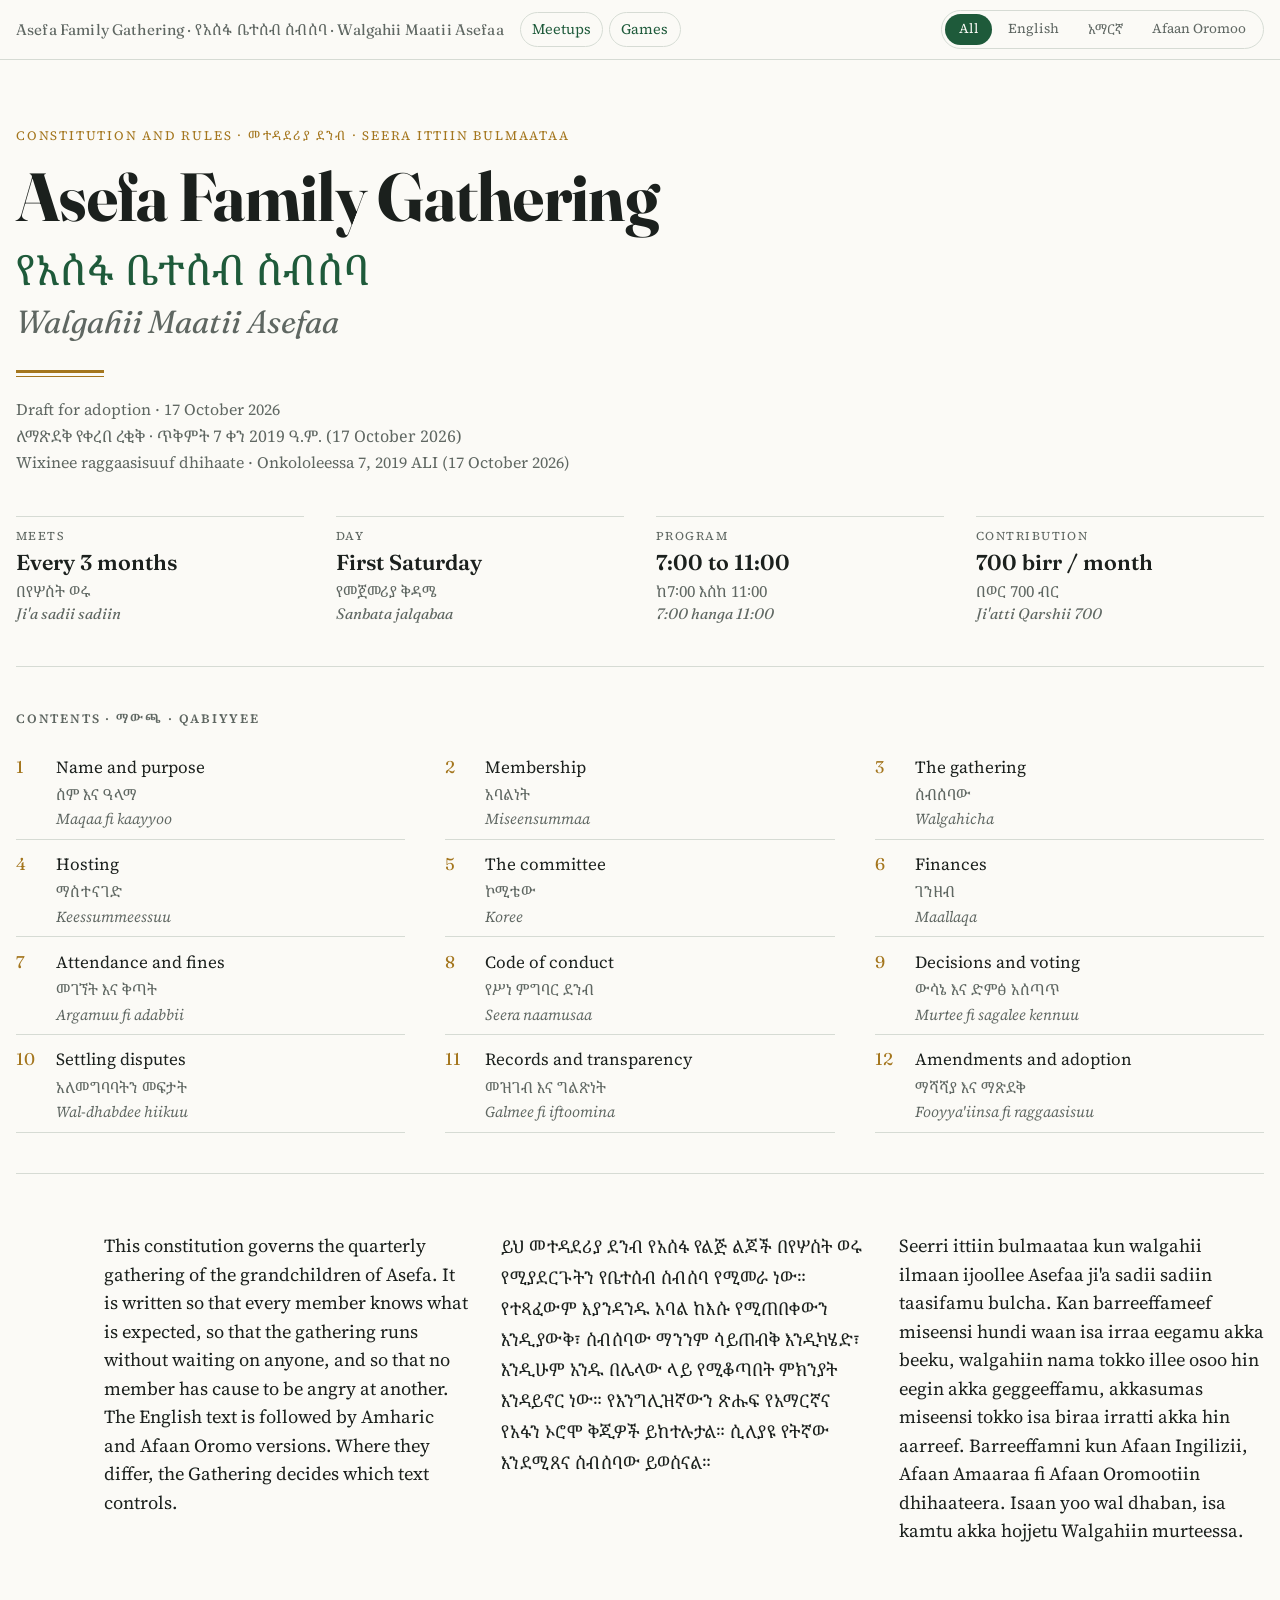
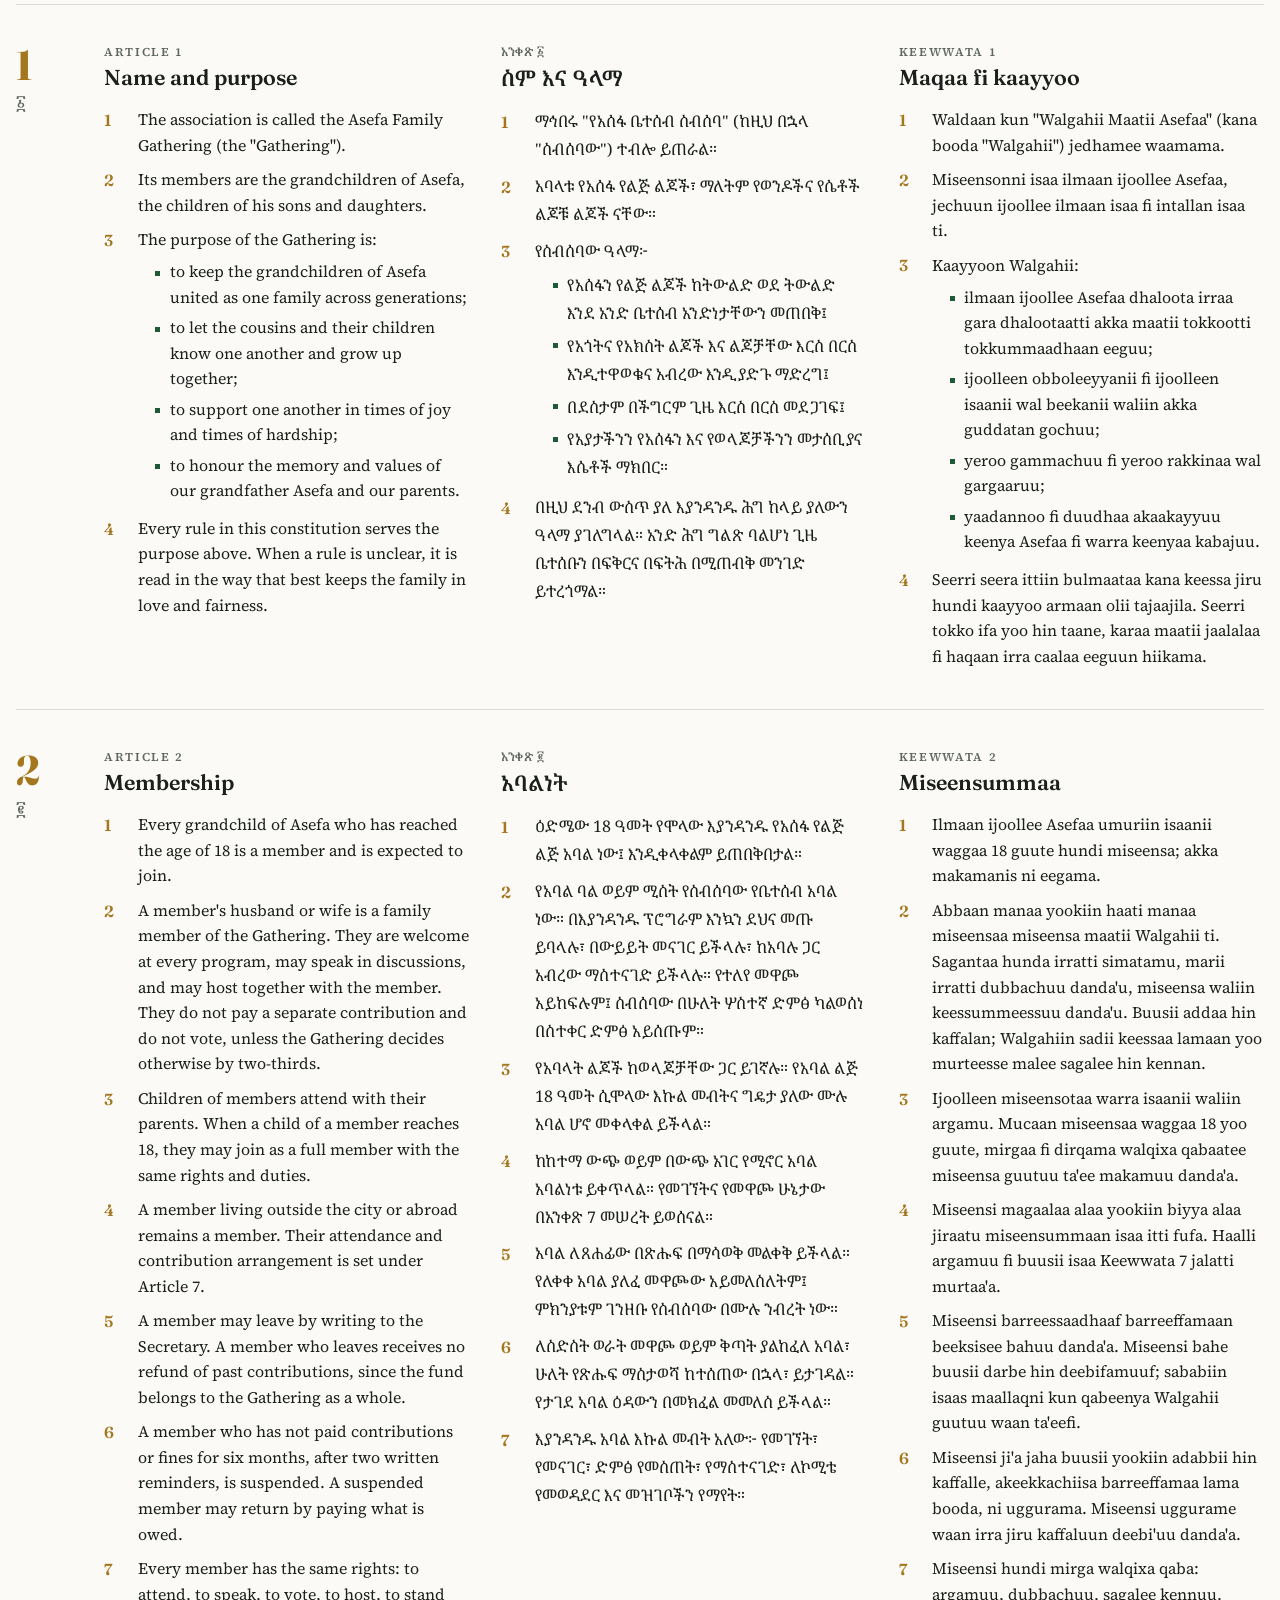
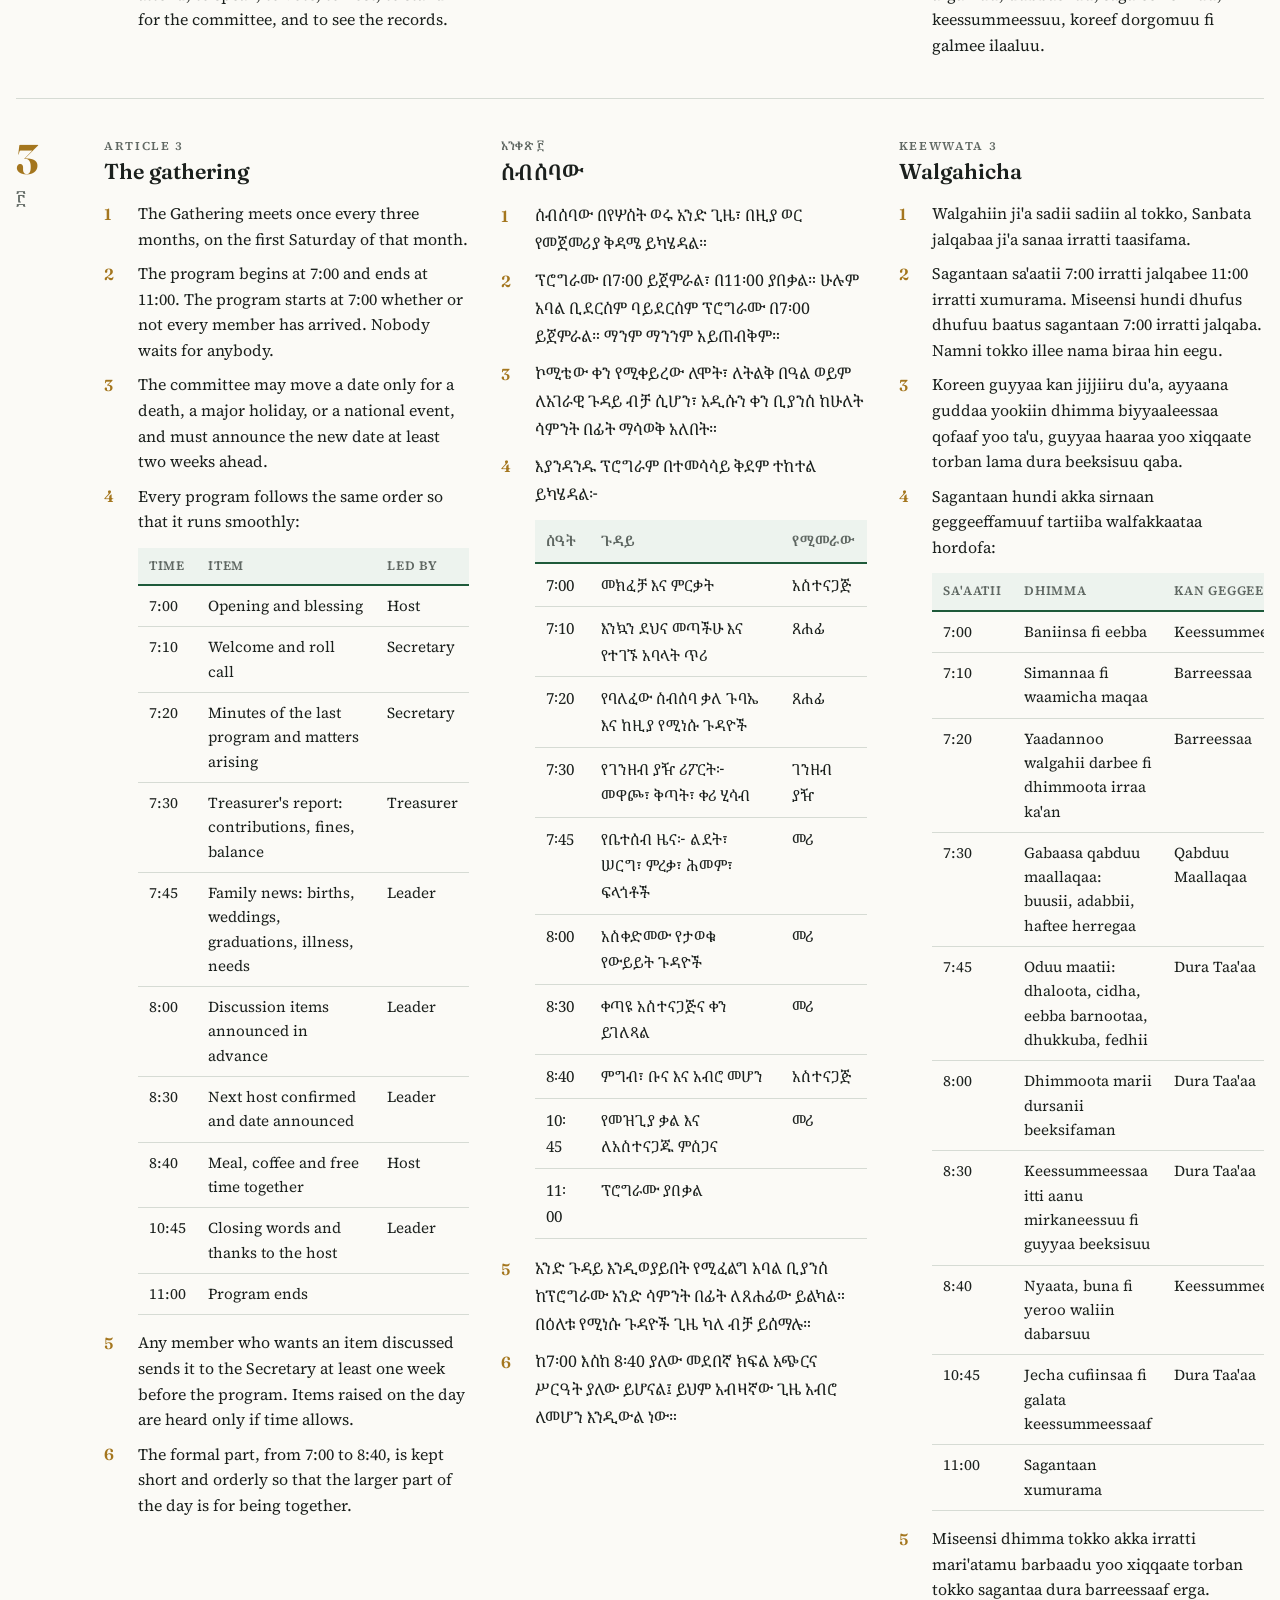
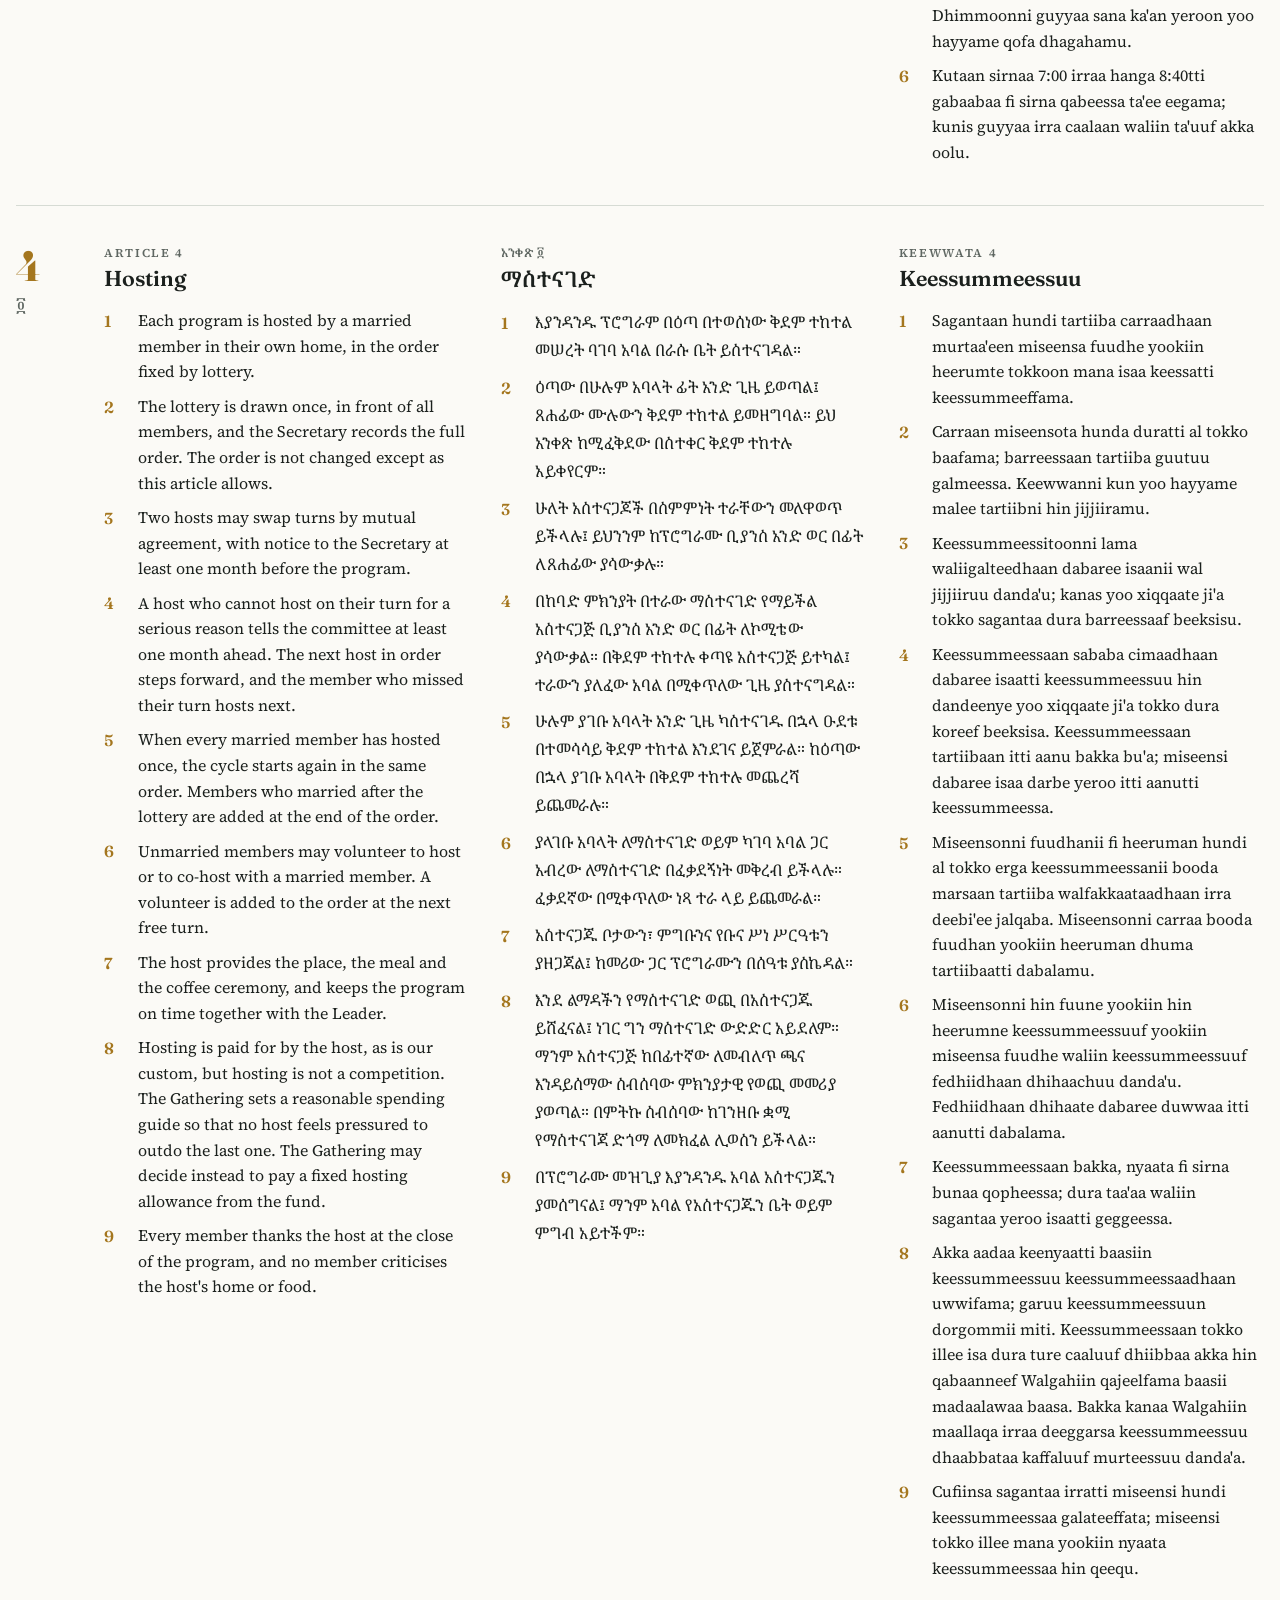
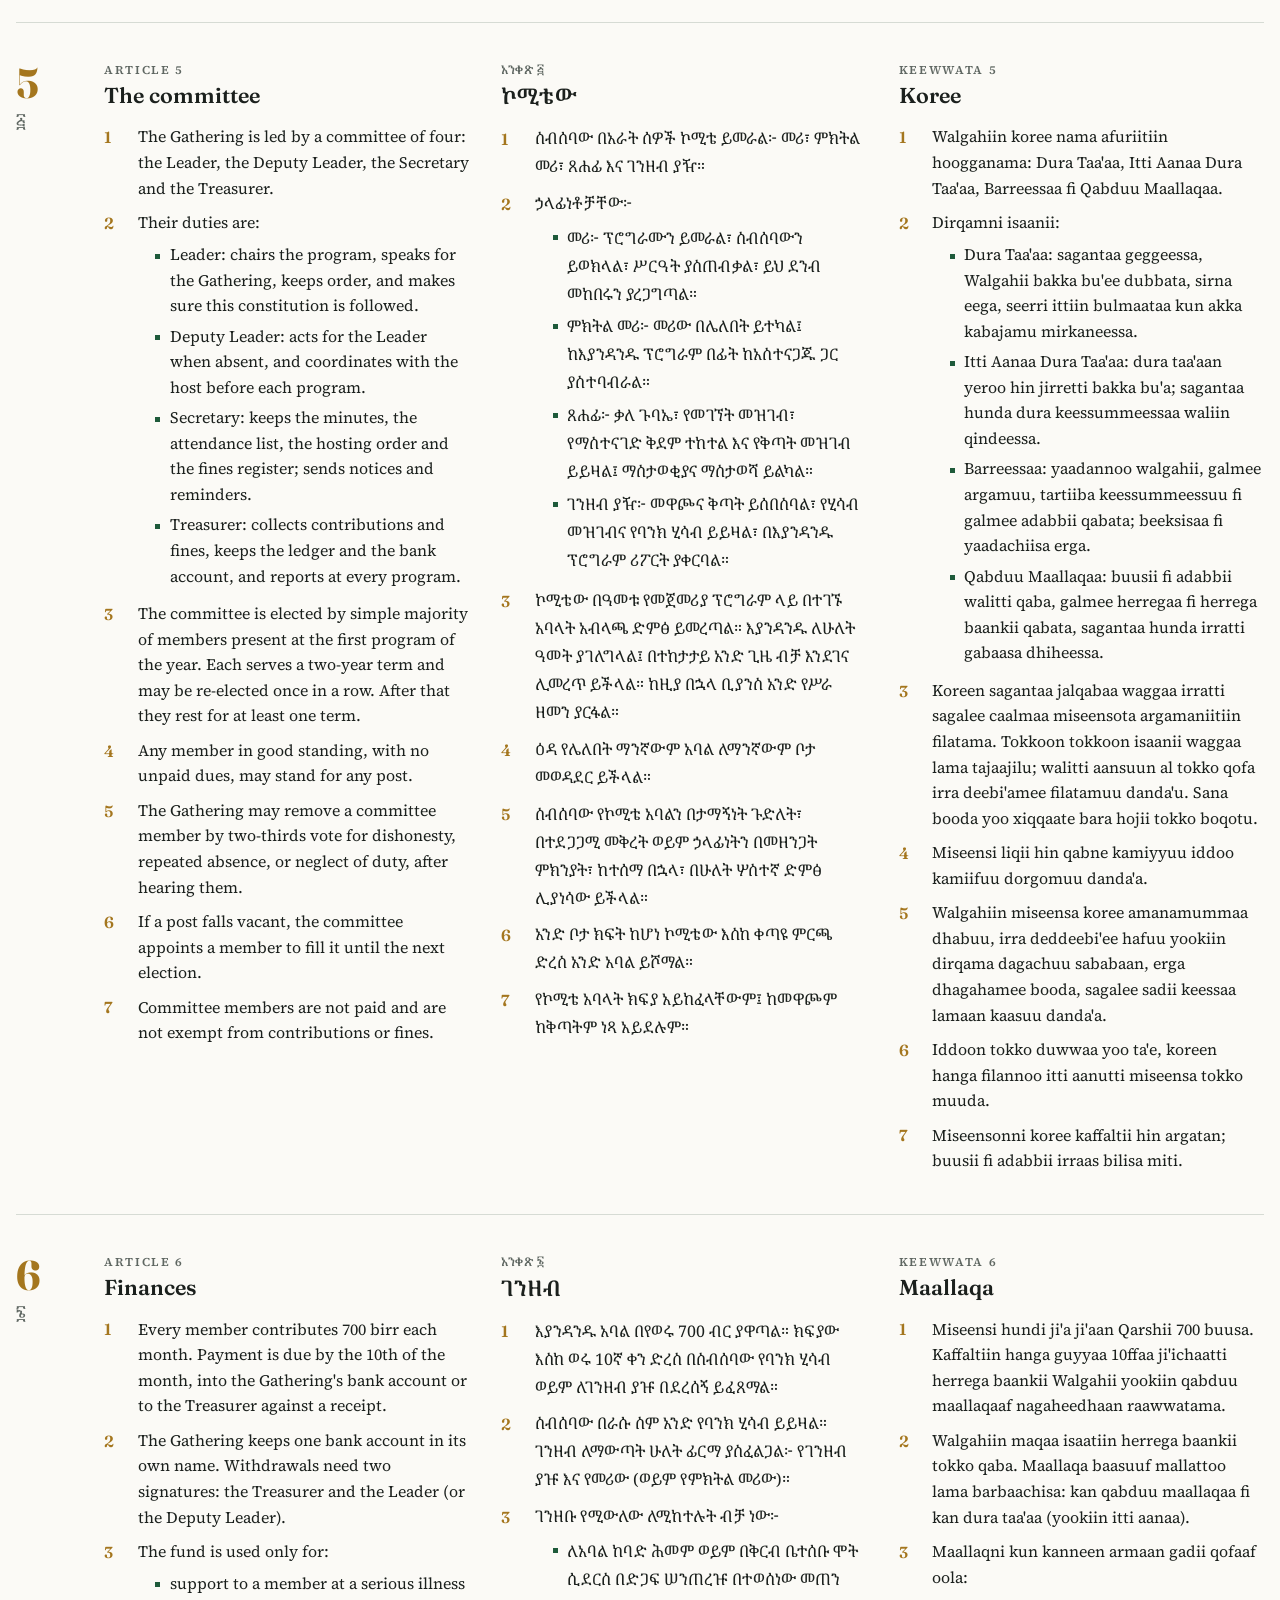
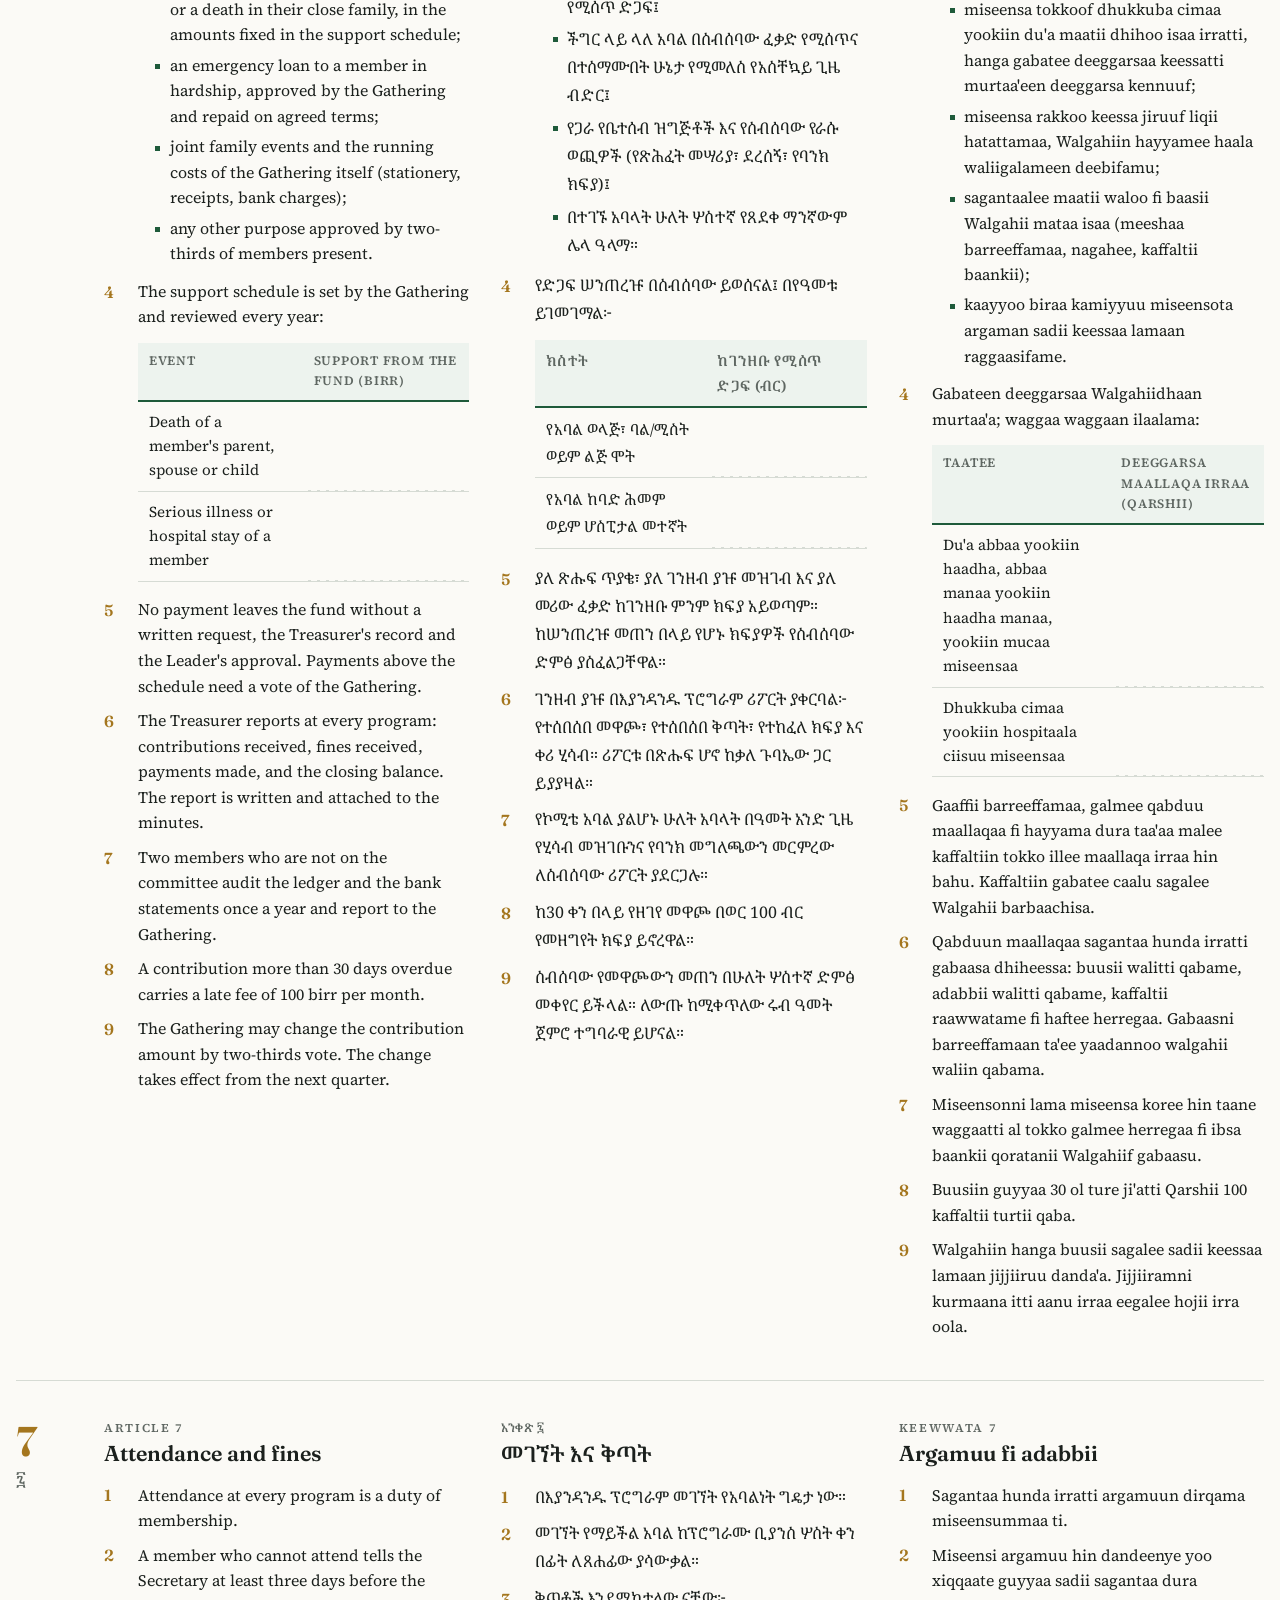
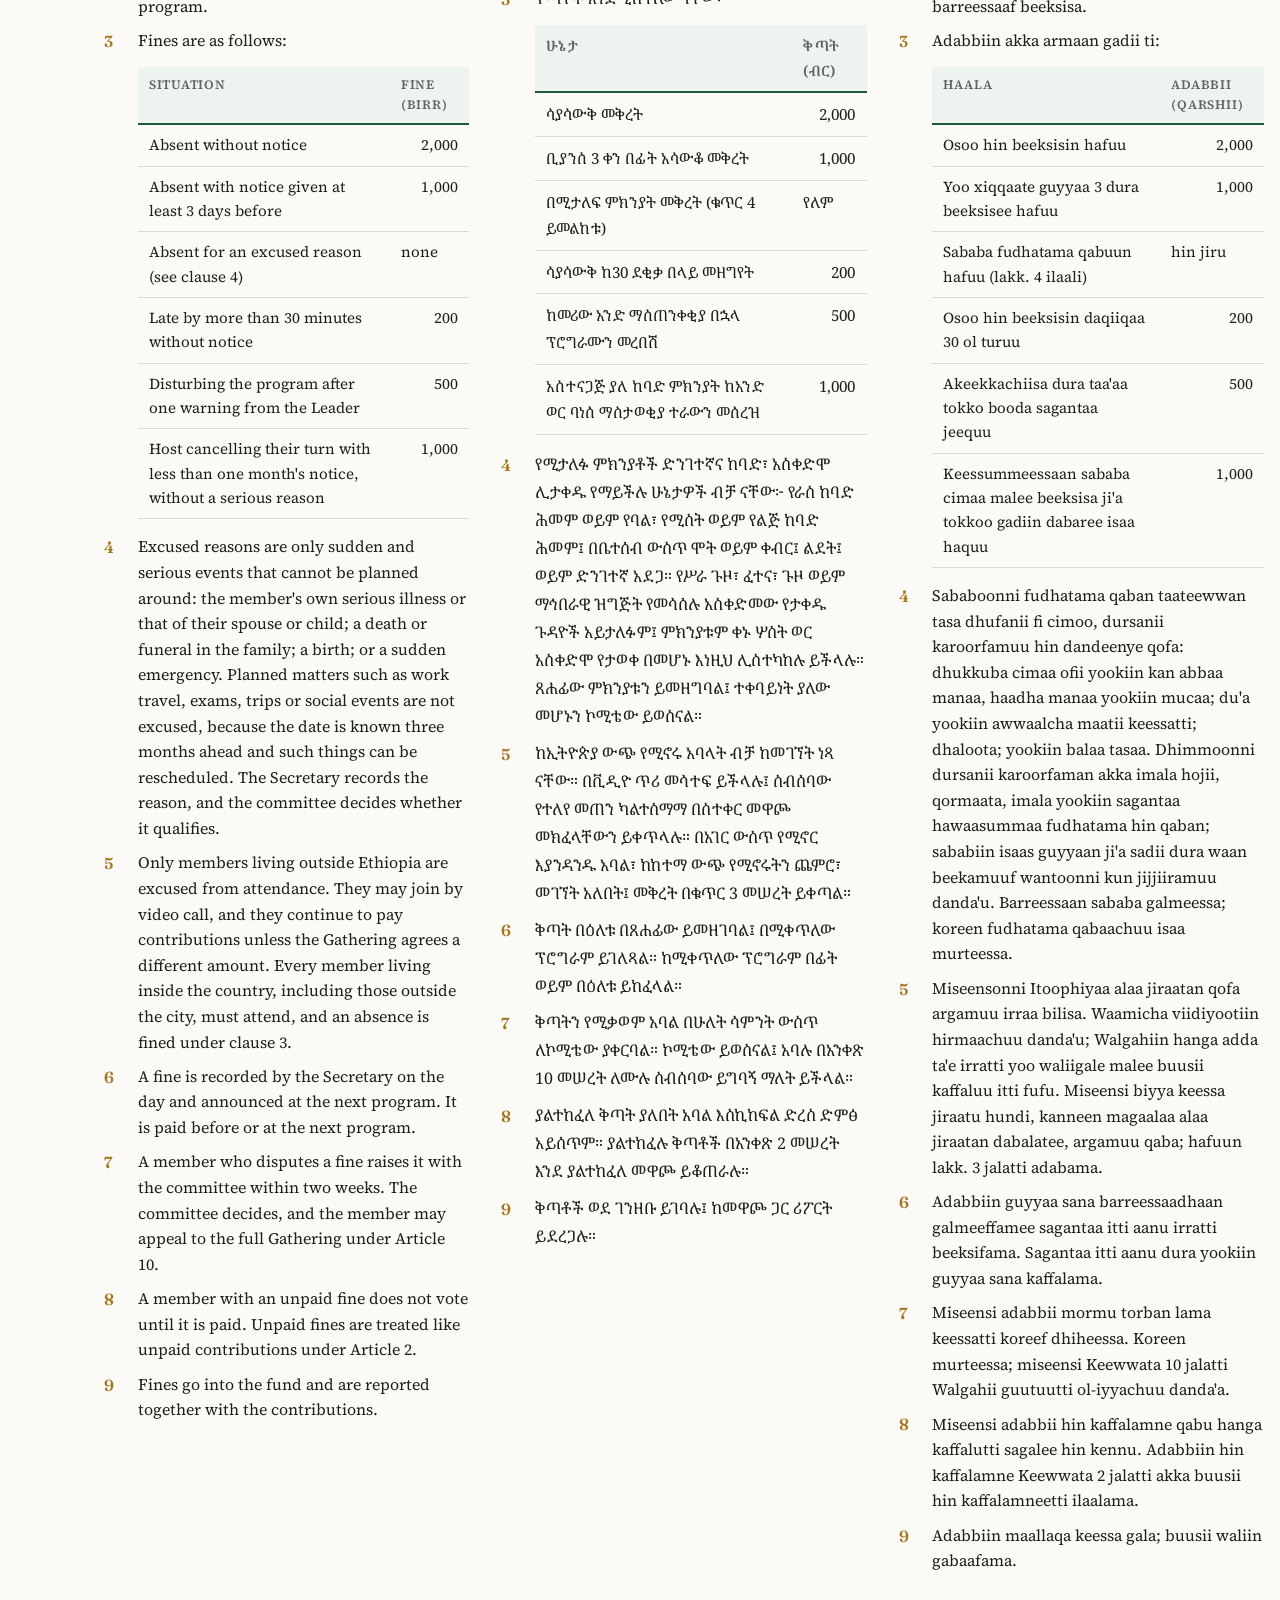
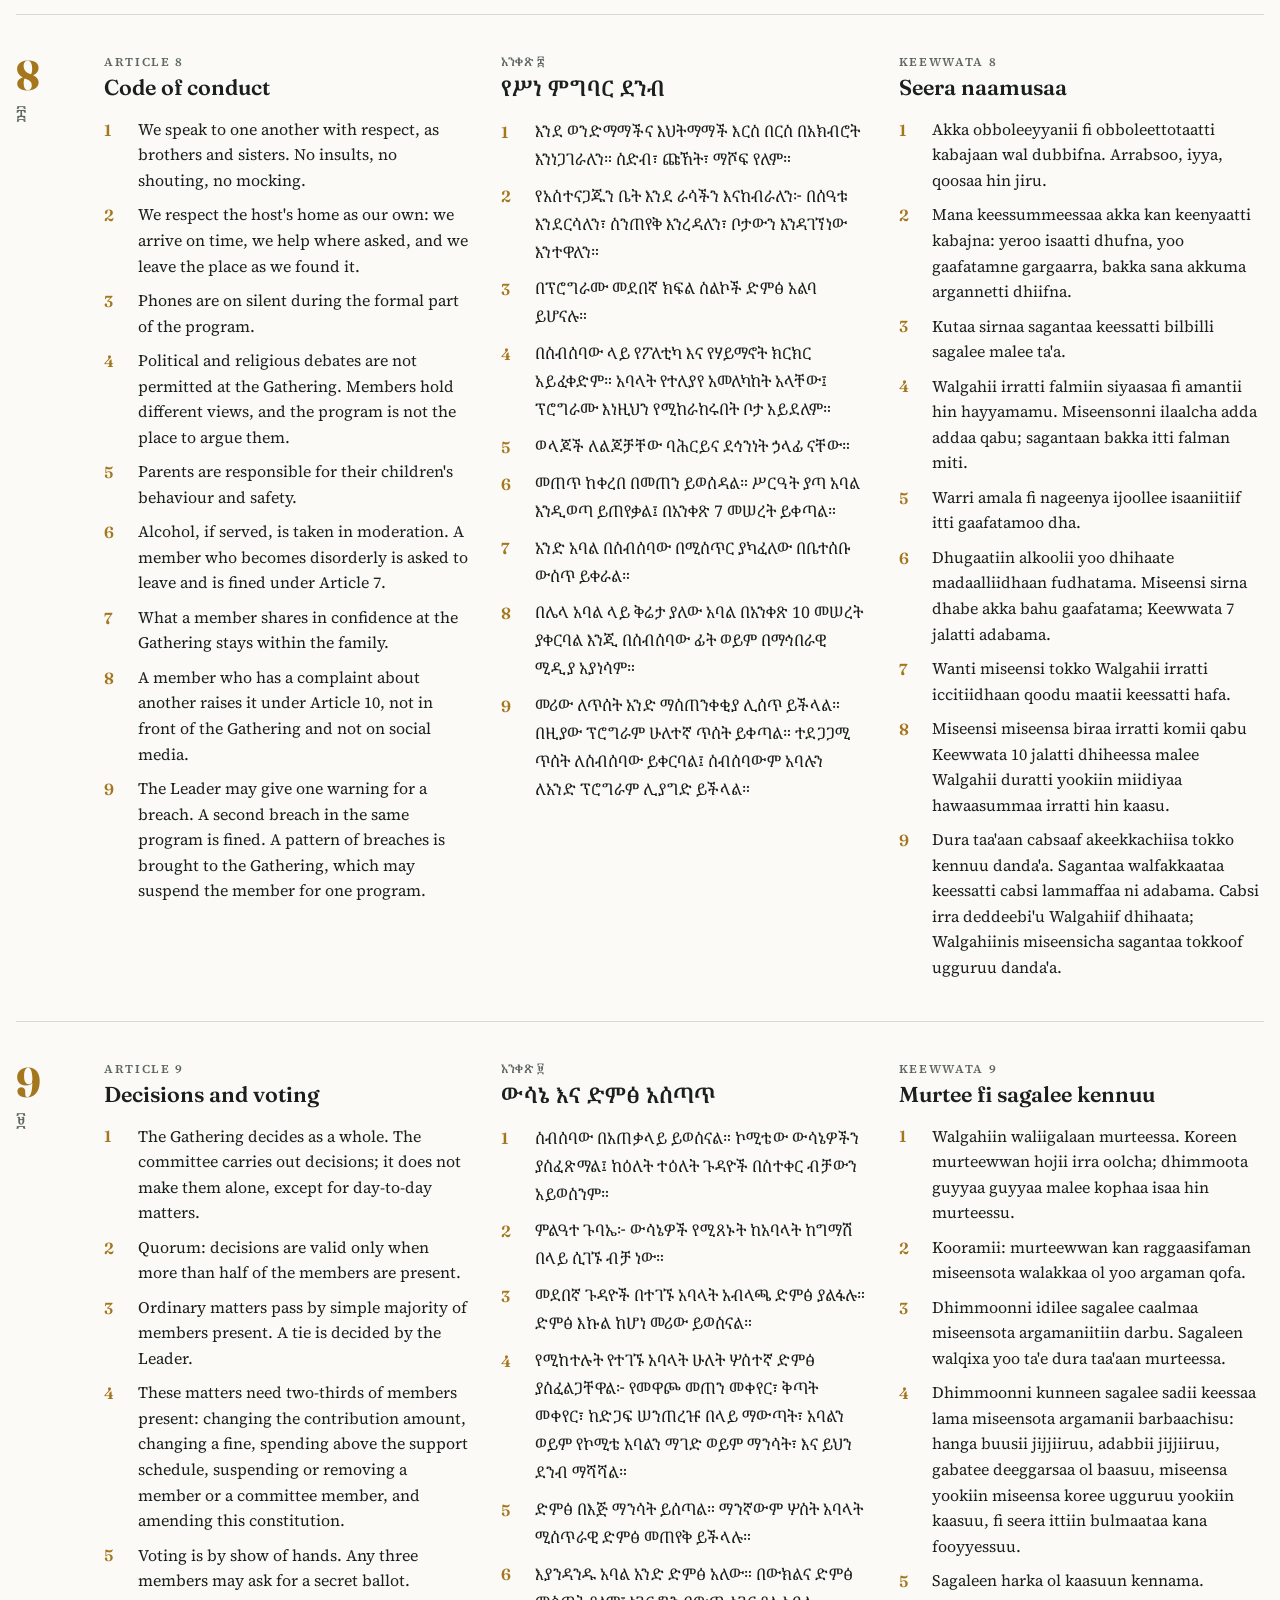
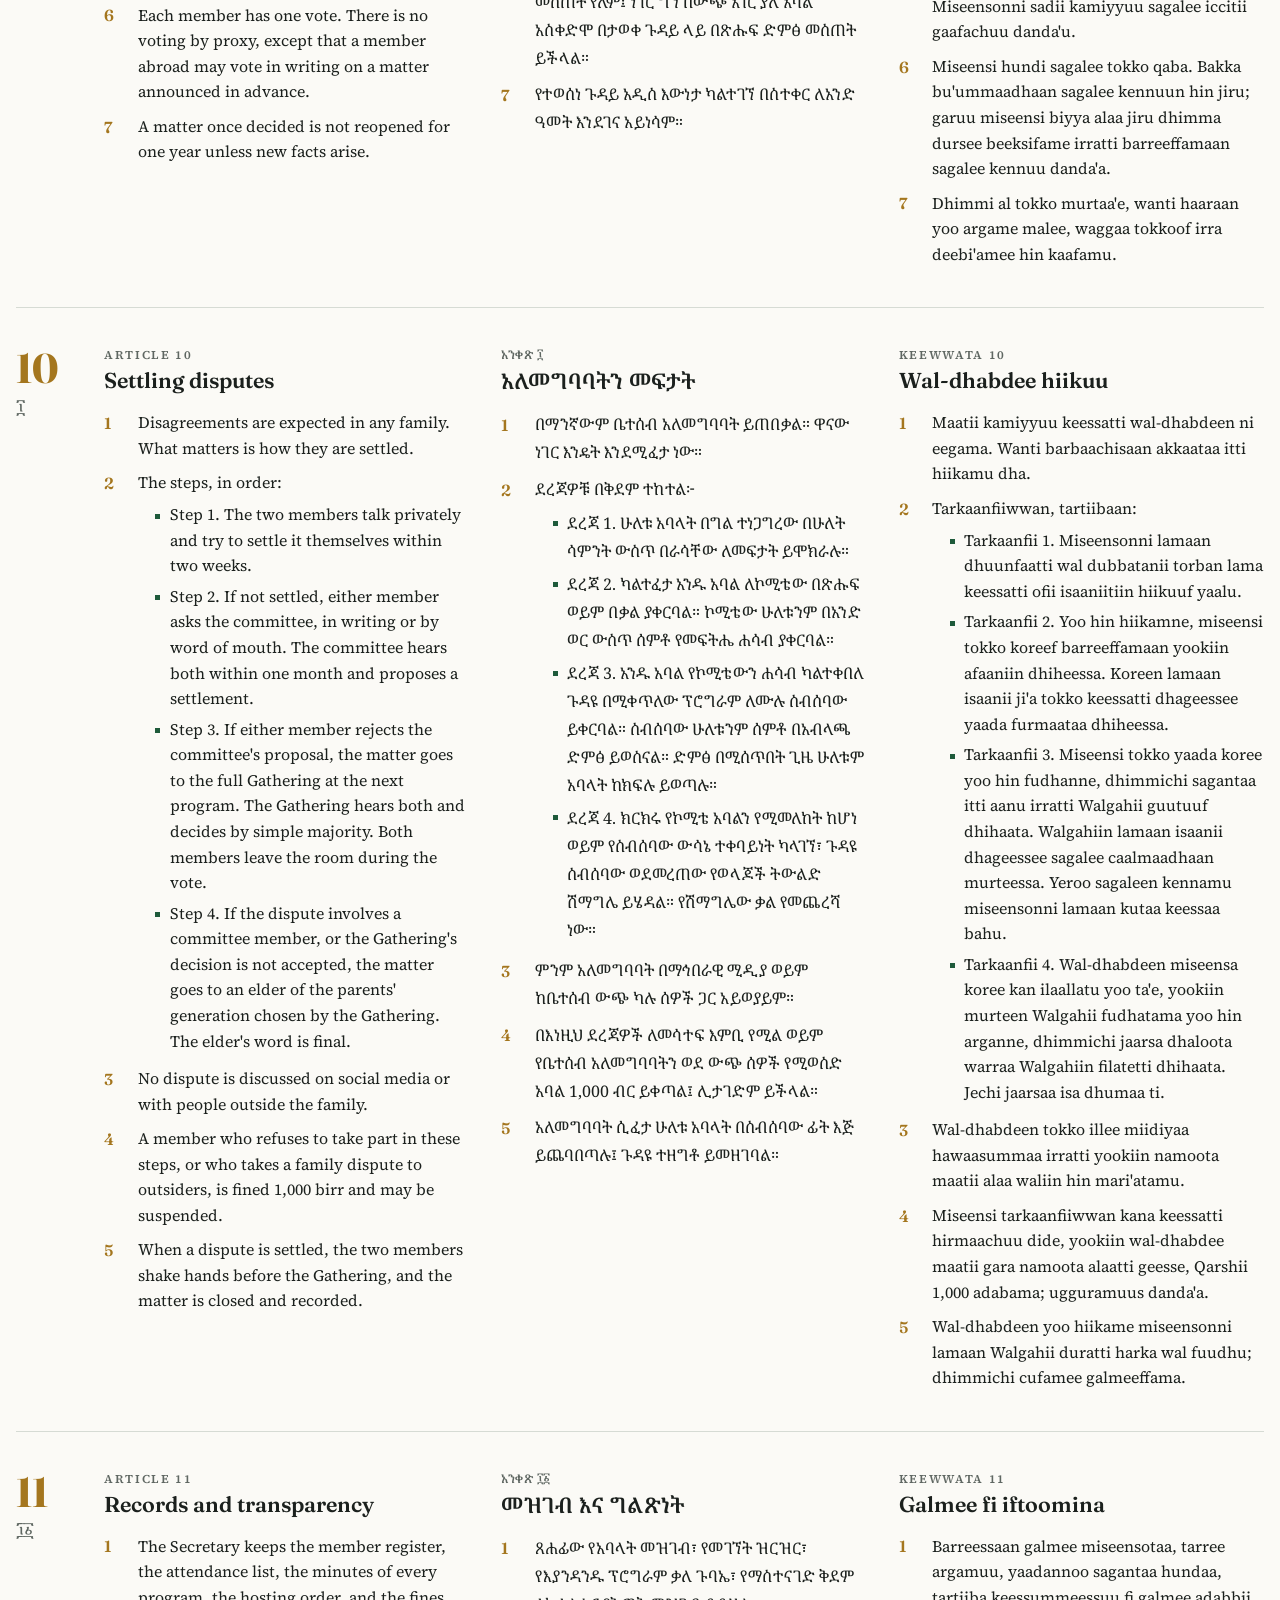
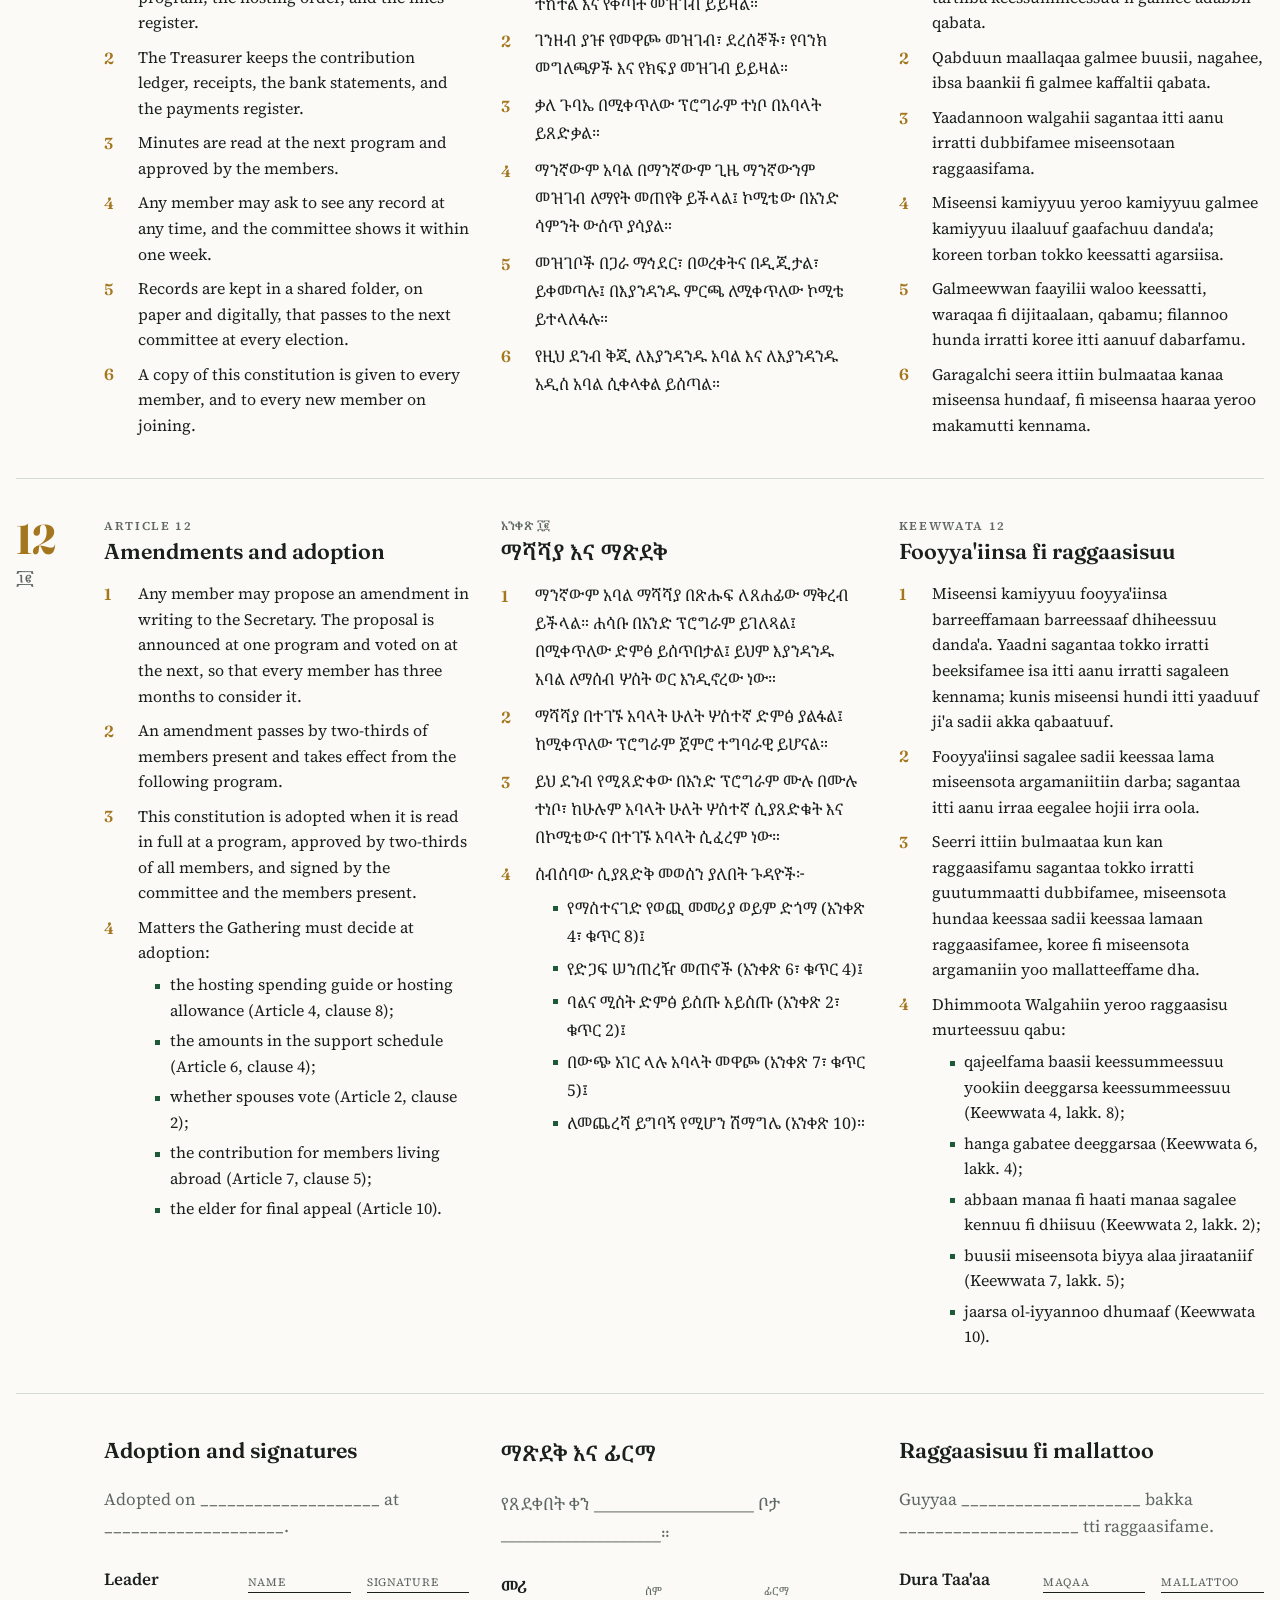
==== commit 6c024e38: "Add Meetups page with Round 2 schedule and photo album links; link it from the site Co-Authored-By: " ====
--- a/index.html
+++ b/index.html
@@ -64,6 +64,10 @@
   border-bottom: 1px solid var(--line);
 }
 .brand { font-family: var(--display); font-size: .95rem; letter-spacing: .01em; color: var(--muted); }
+.sitenav { display: flex; gap: 6px; margin-right: auto; }
+.sitenav a { font-size: .9rem; color: var(--accent); text-decoration: none; padding: .3rem .7rem; border: 1px solid var(--line); border-radius: 999px; }
+.sitenav a:hover { border-color: var(--accent); }
+@media print { .sitenav { display: none; } }
 .switch { display: inline-flex; border: 1px solid var(--line); border-radius: 999px; padding: 3px; gap: 2px; }
 .switch button {
   font: inherit; font-size: .85rem; border: 0; background: transparent; color: var(--muted);
@@ -192,6 +196,7 @@
 
 <header class="toolbar">
   <span class="brand">Asefa Family Gathering &middot; <span lang="am">የአሰፋ ቤተሰብ ስብሰባ</span> &middot; <span lang="om">Walgahii Maatii Asefaa</span></span>
+  <nav class="sitenav" aria-label="Site"><a href="meetups.html">Meetups</a><a href="Games/">Games</a></nav>
   <div class="switch" role="group" aria-label="Language">
     <button type="button" id="lang-all" data-lang="all" aria-pressed="true">All</button>
     <button type="button" id="lang-en" data-lang="en" aria-pressed="false">English</button>
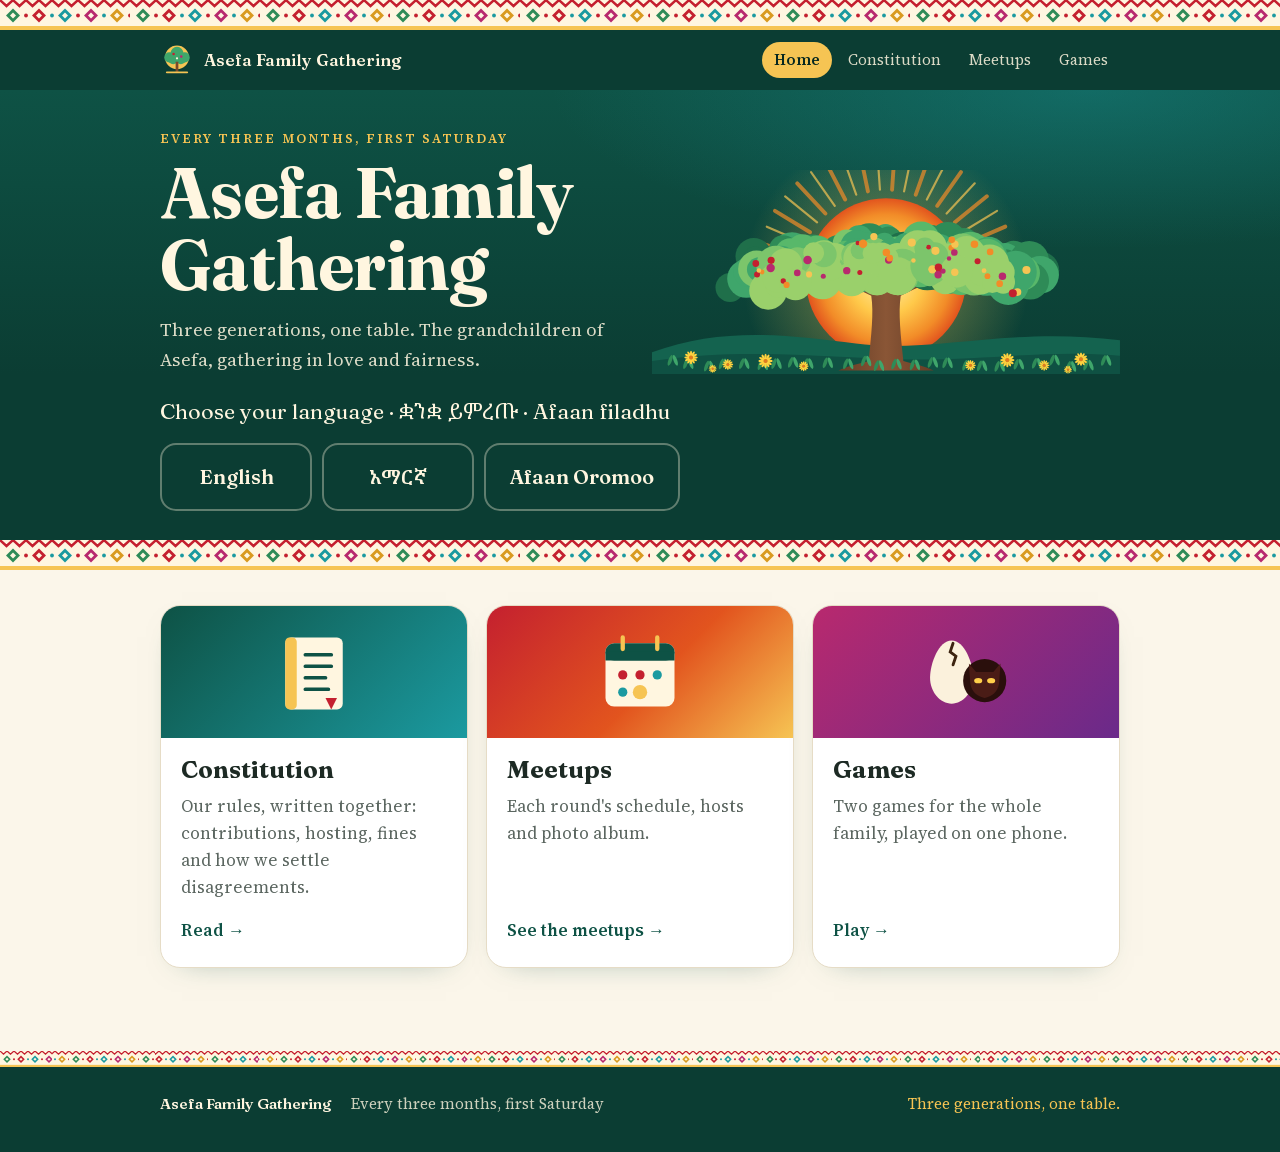
==== commit 2118969c: "Redesign the site with one family look and a single language choice on the home page Co-Authored-By:" ====
--- a/index.html
+++ b/index.html
@@ -1,445 +1,124 @@
 <!doctype html>
-<html lang="en">
+<html lang="en" data-home>
 <head>
 <meta charset="utf-8">
 <meta name="viewport" content="width=device-width, initial-scale=1, viewport-fit=cover">
-<title>Asefa Family Gathering Constitution</title>
-<link rel="preconnect" href="https://fonts.googleapis.com">
-<link rel="preconnect" href="https://fonts.gstatic.com" crossorigin>
-<link rel="stylesheet" href="https://fonts.googleapis.com/css2?family=Fraunces:opsz,wght@9..144,400;9..144,600;9..144,700&family=Source+Serif+4:opsz,wght@8..60,400;8..60,600&family=Noto+Serif+Ethiopic:wght@400;600;700&display=swap">
+<meta name="theme-color" content="#0b3d33">
+<title>Asefa Family Gathering</title>
+<link rel="stylesheet" href="assets/site.css">
+<script src="assets/site.js" data-root="./" data-page="home"></script>
 <style>
-/* Layout: a bound trilingual charter. Article number in the gutter, English, Amharic and
-   Afaan Oromo as parallel columns on wide screens, one language at a time by the switch. */
-:root {
-  --paper: #fbfaf6;
-  --ink: #1b201d;
-  --muted: #5f6762;
-  --line: #d6dbd4;
-  --tint: #edf3ee;
-  --accent: #1e5a3a;
-  --brass: #a4761e;
-  --display: "Fraunces", "Iowan Old Style", Georgia, serif;
-  --body: "Source Serif 4", "Iowan Old Style", Georgia, serif;
-  --ethiopic: "Noto Serif Ethiopic", "Kefa", "Abyssinica SIL", "Nyala", serif;
-  color-scheme: light;
-}
-@media (prefers-color-scheme: dark) {
-  :root:not([data-theme="light"]) {
-    --paper: #131614; --ink: #e9e7df; --muted: #a2aaa4; --line: #2b322d;
-    --tint: #1a241e; --accent: #7fc69c; --brass: #d8ab4f; color-scheme: dark;
-  }
-}
-:root[data-theme="dark"] {
-  --paper: #131614; --ink: #e9e7df; --muted: #a2aaa4; --line: #2b322d;
-  --tint: #1a241e; --accent: #7fc69c; --brass: #d8ab4f; color-scheme: dark;
-}
+.home-hero .wrap { display: grid; grid-template-columns: minmax(0, 1fr) minmax(0, 1fr); gap: 24px; align-items: center; padding-block: 2.4rem 0; }
+.home-hero .art { align-self: end; }
+.home-hero .art img { display: block; width: 100%; height: auto; }
+.home-hero h1 { font-size: clamp(2.6rem, 7vw, 4.4rem); }
+@media (max-width: 46rem) { .home-hero .wrap { grid-template-columns: 1fr; padding-top: 2rem; } .home-hero .art { margin-top: -6px; } }
 
-* { box-sizing: border-box; }
-html { -webkit-text-size-adjust: 100%; }
-body {
-  margin: 0;
-  background: var(--paper);
-  color: var(--ink);
-  font-family: var(--body);
-  font-size: 1.0625rem;
-  line-height: 1.6;
-  padding-left: max(16px, env(safe-area-inset-left, 0px));
-  padding-right: max(16px, env(safe-area-inset-right, 0px));
-  padding-block: 0 4rem;
-}
-[lang="am"], .am { font-family: var(--ethiopic); line-height: 1.75; }
-h1, h2, h3, h4 { font-family: var(--display); font-weight: 600; text-wrap: balance; margin: 0; }
-h2[lang="am"], .am h2, .am h3, .am h4 { font-family: var(--ethiopic); }
-a { color: var(--accent); }
-:focus-visible { outline: 2px solid var(--brass); outline-offset: 3px; }
+.choose { margin-top: -1px; background: var(--green-deep); color: var(--cream); }
+.choose .wrap { padding-block: 1.4rem 1.8rem; display: flex; flex-wrap: wrap; align-items: center; gap: 14px 22px; }
+.choose .q { font-family: var(--display); font-size: 1.1rem; line-height: 1.5; }
+.choose .q span { white-space: nowrap; }
+.choose .q [lang="am"] { font-family: var(--ethiopic); }
+.langs { display: flex; flex-wrap: wrap; gap: 10px; }
+.langs button { font: inherit; cursor: pointer; border: 2px solid rgba(255, 246, 224, .35); background: transparent; color: var(--cream); border-radius: 16px; padding: 12px 20px; font-size: 1.1rem; font-weight: 600; min-width: 9.5rem; }
+.langs button[lang="am"] { font-family: var(--ethiopic); }
+.langs button[lang="en"], .langs button[lang="om"] { font-family: var(--display); }
+.langs button:hover { border-color: var(--gold); }
+.langs button[aria-pressed="true"] { background: var(--gold); border-color: var(--gold); color: var(--green-night); }
+.choose.first .q { font-size: 1.35rem; }
+.choose.first .langs button { font-size: 1.25rem; padding: 16px 24px; }
 
-/* ---- toolbar with the language switch */
-.toolbar {
-  position: sticky; top: env(safe-area-inset-top, 0px); z-index: 5;
-  display: flex; align-items: center; justify-content: space-between; gap: 1rem; flex-wrap: wrap;
-  margin: 0 calc(-1 * max(16px, env(safe-area-inset-left, 0px))) 0 calc(-1 * max(16px, env(safe-area-inset-right, 0px)));
-  padding: .6rem max(16px, env(safe-area-inset-right, 0px)) .6rem max(16px, env(safe-area-inset-left, 0px));
-  background: color-mix(in srgb, var(--paper) 88%, transparent);
-  backdrop-filter: blur(8px);
-  border-bottom: 1px solid var(--line);
-}
-.brand { font-family: var(--display); font-size: .95rem; letter-spacing: .01em; color: var(--muted); }
-.sitenav { display: flex; gap: 6px; margin-right: auto; }
-.sitenav a { font-size: .9rem; color: var(--accent); text-decoration: none; padding: .3rem .7rem; border: 1px solid var(--line); border-radius: 999px; }
-.sitenav a:hover { border-color: var(--accent); }
-@media print { .sitenav { display: none; } }
-.switch { display: inline-flex; border: 1px solid var(--line); border-radius: 999px; padding: 3px; gap: 2px; }
-.switch button {
-  font: inherit; font-size: .85rem; border: 0; background: transparent; color: var(--muted);
-  padding: .3rem .85rem; border-radius: 999px; cursor: pointer;
-}
-.switch button[lang="am"] { font-family: var(--ethiopic); }
-.switch button[aria-pressed="true"] { background: var(--accent); color: var(--paper); }
-
-main { max-width: 72rem; margin: 0 auto; }
-
-/* ---- cover */
-.cover { padding: 4rem 0 2.5rem; border-bottom: 1px solid var(--line); }
-.cover .eyebrow { display: block; font-size: .8rem; letter-spacing: .14em; text-transform: uppercase; color: var(--brass); margin-bottom: 1rem; }
-.cover h1 { font-size: clamp(2.4rem, 6vw, 4.25rem); line-height: 1.02; font-weight: 700; font-variation-settings: "opsz" 144; letter-spacing: -.01em; }
-.cover .am-title { font-family: var(--ethiopic); font-size: clamp(1.6rem, 4vw, 2.6rem); line-height: 1.25; margin-top: .75rem; color: var(--accent); }
-.cover .sub { color: var(--muted); margin-top: 1.5rem; font-size: 1rem; }
-.cover .sub span { display: block; }
-.cover .om-title { font-family: var(--display); font-size: clamp(1.3rem, 3vw, 2rem); line-height: 1.25; margin-top: .4rem; color: var(--muted); font-weight: 400; font-style: italic; }
-.rule { height: 3px; width: 5.5rem; background: var(--brass); margin: 1.75rem 0 0; position: relative; }
-.rule::after { content: ""; position: absolute; left: 0; right: 0; top: 6px; height: 1px; background: var(--brass); }
-
-.facts { display: grid; grid-template-columns: repeat(auto-fit, minmax(10rem, 1fr)); gap: 1rem 2rem; margin: 2.5rem 0 0; padding: 0; list-style: none; }
-.facts li { border-top: 1px solid var(--line); padding-top: .6rem; }
-.facts .k { display: block; font-size: .75rem; letter-spacing: .12em; text-transform: uppercase; color: var(--muted); }
-.facts .v { font-family: var(--display); font-size: 1.35rem; font-weight: 600; font-variant-numeric: tabular-nums; }
-.facts .v span { font-size: .95rem; font-weight: 400; color: var(--muted); display: block; line-height: 1.5; }
-.facts .v span[lang="om"] { font-style: italic; }
-
-/* ---- contents */
-.toc { padding: 2.5rem 0; border-bottom: 1px solid var(--line); }
-.toc h2 { font-size: .8rem; letter-spacing: .14em; text-transform: uppercase; color: var(--muted); font-family: var(--body); font-weight: 600; margin-bottom: 1rem; }
-.toc ol { list-style: none; margin: 0; padding: 0; display: grid; grid-template-columns: repeat(auto-fill, minmax(18rem, 1fr)); gap: .2rem 2.5rem; }
-.toc a { display: grid; grid-template-columns: 2rem 1fr; column-gap: .5rem; align-items: baseline; text-decoration: none; color: var(--ink); padding: .45rem 0; border-bottom: 1px solid var(--line); }
-.toc a:hover .toc-en, .toc a:hover .toc-am { color: var(--accent); }
-.toc-num { font-family: var(--display); color: var(--brass); font-variant-numeric: tabular-nums; }
-.toc-sub { grid-column: 2; display: block; }
-.toc-am, .toc-om { font-size: .95rem; color: var(--muted); }
-.toc-om { font-style: italic; }
-
-/* ---- articles: gutter | en | am */
-.article, .preamble, .signatures {
-  display: grid; grid-template-columns: 3.5rem minmax(0, 1fr); gap: 1rem 2.5rem;
-  padding: 2.5rem 0; border-bottom: 1px solid var(--line);
-}
-.article .col, .preamble .col, .signatures .col { grid-column: 2; min-width: 0; max-width: 42rem; }
-.gutter { grid-column: 1; grid-row: 1 / span 2; display: flex; flex-direction: column; align-items: flex-start; gap: .1rem; }
-.gutter .num { font-family: var(--display); font-size: 2.6rem; line-height: 1; font-weight: 700; color: var(--brass); font-variation-settings: "opsz" 144; }
-.gutter .geez { font-size: 1.1rem; color: var(--muted); }
-.preamble .col p { font-size: 1.15rem; line-height: 1.55; }
-.preamble .col[lang="am"] p { font-size: 1.1rem; line-height: 1.75; }
-
-.article h2 { font-size: 1.55rem; line-height: 1.2; margin-bottom: 1rem; }
-.article h2 .eyebrow { display: block; font-family: var(--body); font-size: .75rem; letter-spacing: .14em; text-transform: uppercase; color: var(--muted); font-weight: 600; margin-bottom: .35rem; }
-.article h2[lang="am"] .eyebrow, .am h2 .eyebrow { font-family: var(--ethiopic); letter-spacing: .04em; text-transform: none; }
-
-ol.clauses { list-style: none; margin: 0; padding: 0; counter-reset: clause; display: flex; flex-direction: column; gap: .55rem; }
-ol.clauses > li { counter-increment: clause; position: relative; padding-left: 2.1rem; }
-ol.clauses > li::before { content: counter(clause); position: absolute; left: 0; top: .05em; font-family: var(--display); font-weight: 600; color: var(--brass); font-variant-numeric: tabular-nums; }
-ol.clauses p { margin: 0; }
-ul.sub { margin: .4rem 0 .2rem; padding: 0 0 0 1.1rem; list-style: none; display: flex; flex-direction: column; gap: .3rem; }
-ul.sub li { position: relative; padding-left: .9rem; }
-ul.sub li::before { content: ""; position: absolute; left: 0; top: .72em; width: 5px; height: 5px; background: var(--accent); }
-
-.tablewrap { overflow-x: auto; margin: .8rem 0 .4rem; }
-table { border-collapse: collapse; width: 100%; font-size: .95rem; }
-th, td { text-align: left; padding: .5rem .7rem; border-bottom: 1px solid var(--line); vertical-align: top; }
-thead th { background: var(--tint); font-weight: 600; font-size: .8rem; letter-spacing: .06em; text-transform: uppercase; color: var(--muted); border-bottom: 2px solid var(--accent); }
-[lang="am"] thead th { text-transform: none; letter-spacing: .02em; font-size: .9rem; }
-td.num { font-variant-numeric: tabular-nums; text-align: right; white-space: nowrap; }
-td.blank { min-width: 8rem; background: repeating-linear-gradient(to right, transparent 0 6px, var(--line) 6px 9px) bottom / 100% 1px no-repeat; }
-
-/* ---- signatures */
-.signatures h3 { font-size: 1.35rem; margin-bottom: .5rem; }
-.signatures .adopted { color: var(--muted); }
-.posts { display: flex; flex-direction: column; gap: 1.2rem; margin: 1.5rem 0 2rem; }
-.post { display: grid; grid-template-columns: 8rem 1fr 1fr; gap: 1rem; align-items: end; }
-.post-name { font-weight: 600; }
-.line { border-bottom: 1px solid var(--ink); min-height: 1.8rem; display: flex; align-items: flex-end; }
-.line small { font-size: .7rem; color: var(--muted); letter-spacing: .08em; text-transform: uppercase; }
-[lang="am"] .line small { text-transform: none; letter-spacing: 0; }
-.signatures h4 { font-size: 1rem; margin-bottom: .6rem; }
-ol.members { margin: 0; padding: 0 0 0 1.6rem; columns: 2; column-gap: 2.5rem; }
-ol.members li { border-bottom: 1px solid var(--line); height: 2rem; break-inside: avoid; color: var(--muted); font-variant-numeric: tabular-nums; }
-
-footer { color: var(--muted); font-size: .85rem; padding-top: 2rem; max-width: 72rem; margin: 0 auto; }
-
-/* ---- three-column mode on wide screens, when all languages are shown */
-body[data-lang="all"] main { max-width: 92rem; }
-@media (min-width: 80rem) {
-  body[data-lang="all"] .article, body[data-lang="all"] .preamble, body[data-lang="all"] .signatures {
-    grid-template-columns: 3.5rem repeat(3, minmax(0, 1fr)); column-gap: 2rem;
-  }
-  body[data-lang="all"] .col.en { grid-column: 2; }
-  body[data-lang="all"] .col.am { grid-column: 3; }
-  body[data-lang="all"] .col.om { grid-column: 4; }
-  body[data-lang="all"] .gutter { grid-row: 1; }
-  body[data-lang="all"] .article .col { font-size: 1rem; }
-  body[data-lang="all"] .article h2 { font-size: 1.35rem; }
-}
-body[data-lang="en"] :is(.am, .om), body[data-lang="am"] :is(.en, .om), body[data-lang="om"] :is(.en, .am) { display: none; }
-body[data-lang="am"] .toc-am, body[data-lang="om"] .toc-om { color: var(--ink); font-size: 1.05rem; font-style: normal; }
-@media (max-width: 40rem) {
-  .gutter { flex-direction: row; align-items: baseline; gap: .6rem; grid-row: auto; grid-column: 1 / -1; }
-  .article, .preamble, .signatures { grid-template-columns: 1fr; gap: .5rem; }
-  .article .col, .preamble .col, .signatures .col { grid-column: 1; }
-  .post { grid-template-columns: 1fr; gap: .4rem; }
-  ol.members { columns: 1; }
-  .cover { padding-top: 2.5rem; }
-  .facts { grid-template-columns: 1fr 1fr; gap: 1rem 1.25rem; }
-  .facts .v { font-size: 1.15rem; }
-}
-@media (prefers-reduced-motion: no-preference) {
-  html { scroll-behavior: smooth; }
-}
-@media print {
-  .toolbar { display: none; }
-  body { font-size: 10.5pt; padding: 0; background: #fff; color: #111; }
-  .cover { page-break-after: always; border: 0; padding-top: 30vh; }
-  .article { break-inside: avoid; }
-  .signatures { page-break-before: always; }
-  a { color: inherit; text-decoration: none; }
-}
+.cards { display: grid; grid-template-columns: repeat(3, minmax(0, 1fr)); gap: 18px; }
+@media (max-width: 52rem) { .cards { grid-template-columns: 1fr; } }
+.tile { display: flex; flex-direction: column; overflow: hidden; text-decoration: none; color: var(--ink) !important; transition: transform .15s, box-shadow .15s; }
+.tile:hover { transform: translateY(-3px); box-shadow: 0 18px 36px -22px rgba(14, 82, 69, .7); }
+.tile .top { height: 132px; display: grid; place-items: center; position: relative; }
+.tile .top svg { width: 92px; height: 92px; position: relative; }
+.tile.c1 .top { background: linear-gradient(135deg, #0e5245, #1b9aa0); }
+.tile.c2 .top { background: linear-gradient(135deg, #c4202f, #e2541e 55%, #f6c453); }
+.tile.c3 .top { background: linear-gradient(135deg, #b8296e, #6a2a8a); }
+.tile .body { padding: 18px 20px 22px; display: flex; flex-direction: column; gap: 8px; flex: 1; }
+.tile h2 { margin: 0; font-family: var(--head); font-weight: 700; font-size: 1.5rem; line-height: 1.2; }
+.tile p { margin: 0; color: var(--muted); }
+.tile .go { margin-top: auto; padding-top: 8px; font-weight: 700; color: var(--green); }
+.tile .go::after { content: " →"; }
 </style>
 </head>
-<body data-lang="all">
+<body class="site">
+<div id="site-head"></div>
 
-<header class="toolbar">
-  <span class="brand">Asefa Family Gathering &middot; <span lang="am">የአሰፋ ቤተሰብ ስብሰባ</span> &middot; <span lang="om">Walgahii Maatii Asefaa</span></span>
-  <nav class="sitenav" aria-label="Site"><a href="meetups.html">Meetups</a><a href="Games/">Games</a></nav>
-  <div class="switch" role="group" aria-label="Language">
-    <button type="button" id="lang-all" data-lang="all" aria-pressed="true">All</button>
-    <button type="button" id="lang-en" data-lang="en" aria-pressed="false">English</button>
-    <button type="button" id="lang-am" data-lang="am" lang="am" aria-pressed="false">አማርኛ</button>
-    <button type="button" id="lang-om" data-lang="om" lang="om" aria-pressed="false">Afaan Oromoo</button>
-  </div>
-</header>
-
-<main>
-<section class="cover">
-  <span class="eyebrow">Constitution and Rules &middot; <span lang="am">መተዳደሪያ ደንብ</span> &middot; <span lang="om">Seera Ittiin Bulmaataa</span></span>
-  <h1>Asefa Family Gathering</h1>
-  <div class="am-title" lang="am">የአሰፋ ቤተሰብ ስብሰባ</div>
-  <div class="om-title" lang="om">Walgahii Maatii Asefaa</div>
-  <div class="rule"></div>
-  <p class="sub"><span lang="en">Draft for adoption &middot; 17 October 2026</span><span lang="am">ለማጽደቅ የቀረበ ረቂቅ &middot; ጥቅምት 7 ቀን 2019 ዓ.ም. (17 October 2026)</span><span lang="om">Wixinee raggaasisuuf dhihaate &middot; Onkololeessa 7, 2019 ALI (17 October 2026)</span></p>
-  <ul class="facts">
-    <li><span class="k">Meets</span><span class="v">Every 3 months <span lang="am">በየሦስት ወሩ</span><span lang="om">Ji'a sadii sadiin</span></span></li>
-    <li><span class="k">Day</span><span class="v">First Saturday <span lang="am">የመጀመሪያ ቅዳሜ</span><span lang="om">Sanbata jalqabaa</span></span></li>
-    <li><span class="k">Program</span><span class="v">7:00 to 11:00 <span lang="am">ከ7፡00 እስከ 11፡00</span><span lang="om">7:00 hanga 11:00</span></span></li>
-    <li><span class="k">Contribution</span><span class="v">700 birr / month <span lang="am">በወር 700 ብር</span><span lang="om">Ji'atti Qarshii 700</span></span></li>
-  </ul>
-</section>
-
-<nav class="toc" aria-label="Contents">
-  <h2>Contents &middot; <span lang="am">ማውጫ</span> &middot; <span lang="om">Qabiyyee</span></h2>
-  <ol><li><a href="#article-1"><span class="toc-num">1</span><span class="toc-sub toc-en en">Name and purpose</span><span class="toc-sub toc-am am" lang="am">ስም እና ዓላማ</span><span class="toc-sub toc-om om" lang="om">Maqaa fi kaayyoo</span></a></li><li><a href="#article-2"><span class="toc-num">2</span><span class="toc-sub toc-en en">Membership</span><span class="toc-sub toc-am am" lang="am">አባልነት</span><span class="toc-sub toc-om om" lang="om">Miseensummaa</span></a></li><li><a href="#article-3"><span class="toc-num">3</span><span class="toc-sub toc-en en">The gathering</span><span class="toc-sub toc-am am" lang="am">ስብሰባው</span><span class="toc-sub toc-om om" lang="om">Walgahicha</span></a></li><li><a href="#article-4"><span class="toc-num">4</span><span class="toc-sub toc-en en">Hosting</span><span class="toc-sub toc-am am" lang="am">ማስተናገድ</span><span class="toc-sub toc-om om" lang="om">Keessummeessuu</span></a></li><li><a href="#article-5"><span class="toc-num">5</span><span class="toc-sub toc-en en">The committee</span><span class="toc-sub toc-am am" lang="am">ኮሚቴው</span><span class="toc-sub toc-om om" lang="om">Koree</span></a></li><li><a href="#article-6"><span class="toc-num">6</span><span class="toc-sub toc-en en">Finances</span><span class="toc-sub toc-am am" lang="am">ገንዘብ</span><span class="toc-sub toc-om om" lang="om">Maallaqa</span></a></li><li><a href="#article-7"><span class="toc-num">7</span><span class="toc-sub toc-en en">Attendance and fines</span><span class="toc-sub toc-am am" lang="am">መገኘት እና ቅጣት</span><span class="toc-sub toc-om om" lang="om">Argamuu fi adabbii</span></a></li><li><a href="#article-8"><span class="toc-num">8</span><span class="toc-sub toc-en en">Code of conduct</span><span class="toc-sub toc-am am" lang="am">የሥነ ምግባር ደንብ</span><span class="toc-sub toc-om om" lang="om">Seera naamusaa</span></a></li><li><a href="#article-9"><span class="toc-num">9</span><span class="toc-sub toc-en en">Decisions and voting</span><span class="toc-sub toc-am am" lang="am">ውሳኔ እና ድምፅ አሰጣጥ</span><span class="toc-sub toc-om om" lang="om">Murtee fi sagalee kennuu</span></a></li><li><a href="#article-10"><span class="toc-num">10</span><span class="toc-sub toc-en en">Settling disputes</span><span class="toc-sub toc-am am" lang="am">አለመግባባትን መፍታት</span><span class="toc-sub toc-om om" lang="om">Wal-dhabdee hiikuu</span></a></li><li><a href="#article-11"><span class="toc-num">11</span><span class="toc-sub toc-en en">Records and transparency</span><span class="toc-sub toc-am am" lang="am">መዝገብ እና ግልጽነት</span><span class="toc-sub toc-om om" lang="om">Galmee fi iftoomina</span></a></li><li><a href="#article-12"><span class="toc-num">12</span><span class="toc-sub toc-en en">Amendments and adoption</span><span class="toc-sub toc-am am" lang="am">ማሻሻያ እና ማጽደቅ</span><span class="toc-sub toc-om om" lang="om">Fooyya'iinsa fi raggaasisuu</span></a></li></ol>
-</nav>
-
-<section class="preamble">
-  <div class="gutter" aria-hidden="true"></div>
-  <div class="col en" lang="en"><p>This constitution governs the quarterly gathering of the grandchildren of Asefa. It is written so that every member knows what is expected, so that the gathering runs without waiting on anyone, and so that no member has cause to be angry at another. The English text is followed by Amharic and Afaan Oromo versions. Where they differ, the Gathering decides which text controls.</p></div>
-  <div class="col am" lang="am"><p>ይህ መተዳደሪያ ደንብ የአሰፋ የልጅ ልጆች በየሦስት ወሩ የሚያደርጉትን የቤተሰብ ስብሰባ የሚመራ ነው። የተጻፈውም እያንዳንዱ አባል ከእሱ የሚጠበቀውን እንዲያውቅ፣ ስብሰባው ማንንም ሳይጠብቅ እንዲካሄድ፣ እንዲሁም አንዱ በሌላው ላይ የሚቆጣበት ምክንያት እንዳይኖር ነው። የእንግሊዝኛውን ጽሑፍ የአማርኛና የአፋን ኦሮሞ ቅጂዎች ይከተሉታል። ሲለያዩ የትኛው እንደሚጸና ስብሰባው ይወስናል።</p></div>
-  <div class="col om" lang="om"><p>Seerri ittiin bulmaataa kun walgahii ilmaan ijoollee Asefaa ji'a sadii sadiin taasifamu bulcha. Kan barreeffameef miseensi hundi waan isa irraa eegamu akka beeku, walgahiin nama tokko illee osoo hin eegin akka geggeeffamu, akkasumas miseensi tokko isa biraa irratti akka hin aarreef. Barreeffamni kun Afaan Ingilizii, Afaan Amaaraa fi Afaan Oromootiin dhihaateera. Isaan yoo wal dhaban, isa kamtu akka hojjetu Walgahiin murteessa.</p></div>
-</section>
-
-<section class="article" id="article-1">
-  <div class="gutter"><span class="num">1</span><span class="geez" lang="am">፩</span></div>
-  <div class="col en" lang="en">
-    <h2><span class="eyebrow">Article 1</span>Name and purpose</h2>
-    <ol class="clauses"><li><p>The association is called the Asefa Family Gathering (the "Gathering").</p></li><li><p>Its members are the grandchildren of Asefa, the children of his sons and daughters.</p></li><li><p>The purpose of the Gathering is:</p><ul class="sub"><li>to keep the grandchildren of Asefa united as one family across generations;</li><li>to let the cousins and their children know one another and grow up together;</li><li>to support one another in times of joy and times of hardship;</li><li>to honour the memory and values of our grandfather Asefa and our parents.</li></ul></li><li><p>Every rule in this constitution serves the purpose above. When a rule is unclear, it is read in the way that best keeps the family in love and fairness.</p></li></ol>
-  </div>
-  <div class="col am" lang="am">
-    <h2><span class="eyebrow">አንቀጽ ፩</span>ስም እና ዓላማ</h2>
-    <ol class="clauses"><li><p>ማኅበሩ "የአሰፋ ቤተሰብ ስብሰባ" (ከዚህ በኋላ "ስብሰባው") ተብሎ ይጠራል።</p></li><li><p>አባላቱ የአሰፋ የልጅ ልጆች፣ ማለትም የወንዶችና የሴቶች ልጆቹ ልጆች ናቸው።</p></li><li><p>የስብሰባው ዓላማ፦</p><ul class="sub"><li>የአሰፋን የልጅ ልጆች ከትውልድ ወደ ትውልድ እንደ አንድ ቤተሰብ አንድነታቸውን መጠበቅ፤</li><li>የአጎትና የአክስት ልጆች እና ልጆቻቸው እርስ በርስ እንዲተዋወቁና አብረው እንዲያድጉ ማድረግ፤</li><li>በደስታም በችግርም ጊዜ እርስ በርስ መደጋገፍ፤</li><li>የአያታችንን የአሰፋን እና የወላጆቻችንን መታሰቢያና እሴቶች ማክበር።</li></ul></li><li><p>በዚህ ደንብ ውስጥ ያለ እያንዳንዱ ሕግ ከላይ ያለውን ዓላማ ያገለግላል። አንድ ሕግ ግልጽ ባልሆነ ጊዜ ቤተሰቡን በፍቅርና በፍትሕ በሚጠብቅ መንገድ ይተረጎማል።</p></li></ol>
-  </div>
-  <div class="col om" lang="om">
-    <h2><span class="eyebrow">Keewwata 1</span>Maqaa fi kaayyoo</h2>
-    <ol class="clauses"><li><p>Waldaan kun "Walgahii Maatii Asefaa" (kana booda "Walgahii") jedhamee waamama.</p></li><li><p>Miseensonni isaa ilmaan ijoollee Asefaa, jechuun ijoollee ilmaan isaa fi intallan isaa ti.</p></li><li><p>Kaayyoon Walgahii:</p><ul class="sub"><li>ilmaan ijoollee Asefaa dhaloota irraa gara dhalootaatti akka maatii tokkootti tokkummaadhaan eeguu;</li><li>ijoolleen obboleeyyanii fi ijoolleen isaanii wal beekanii waliin akka guddatan gochuu;</li><li>yeroo gammachuu fi yeroo rakkinaa wal gargaaruu;</li><li>yaadannoo fi duudhaa akaakayyuu keenya Asefaa fi warra keenyaa kabajuu.</li></ul></li><li><p>Seerri seera ittiin bulmaataa kana keessa jiru hundi kaayyoo armaan olii tajaajila. Seerri tokko ifa yoo hin taane, karaa maatii jaalalaa fi haqaan irra caalaa eeguun hiikama.</p></li></ol>
-  </div>
-</section>
-<section class="article" id="article-2">
-  <div class="gutter"><span class="num">2</span><span class="geez" lang="am">፪</span></div>
-  <div class="col en" lang="en">
-    <h2><span class="eyebrow">Article 2</span>Membership</h2>
-    <ol class="clauses"><li><p>Every grandchild of Asefa who has reached the age of 18 is a member and is expected to join.</p></li><li><p>A member's husband or wife is a family member of the Gathering. They are welcome at every program, may speak in discussions, and may host together with the member. They do not pay a separate contribution and do not vote, unless the Gathering decides otherwise by two-thirds.</p></li><li><p>Children of members attend with their parents. When a child of a member reaches 18, they may join as a full member with the same rights and duties.</p></li><li><p>A member living outside the city or abroad remains a member. Their attendance and contribution arrangement is set under Article 7.</p></li><li><p>A member may leave by writing to the Secretary. A member who leaves receives no refund of past contributions, since the fund belongs to the Gathering as a whole.</p></li><li><p>A member who has not paid contributions or fines for six months, after two written reminders, is suspended. A suspended member may return by paying what is owed.</p></li><li><p>Every member has the same rights: to attend, to speak, to vote, to host, to stand for the committee, and to see the records.</p></li></ol>
-  </div>
-  <div class="col am" lang="am">
-    <h2><span class="eyebrow">አንቀጽ ፪</span>አባልነት</h2>
-    <ol class="clauses"><li><p>ዕድሜው 18 ዓመት የሞላው እያንዳንዱ የአሰፋ የልጅ ልጅ አባል ነው፤ እንዲቀላቀልም ይጠበቅበታል።</p></li><li><p>የአባል ባል ወይም ሚስት የስብሰባው የቤተሰብ አባል ነው። በእያንዳንዱ ፕሮግራም እንኳን ደህና መጡ ይባላሉ፣ በውይይት መናገር ይችላሉ፣ ከአባሉ ጋር አብረው ማስተናገድ ይችላሉ። የተለየ መዋጮ አይከፍሉም፤ ስብሰባው በሁለት ሦስተኛ ድምፅ ካልወሰነ በስተቀር ድምፅ አይሰጡም።</p></li><li><p>የአባላት ልጆች ከወላጆቻቸው ጋር ይገኛሉ። የአባል ልጅ 18 ዓመት ሲሞላው እኩል መብትና ግዴታ ያለው ሙሉ አባል ሆኖ መቀላቀል ይችላል።</p></li><li><p>ከከተማ ውጭ ወይም በውጭ አገር የሚኖር አባል አባልነቱ ይቀጥላል። የመገኘትና የመዋጮ ሁኔታው በአንቀጽ 7 መሠረት ይወሰናል።</p></li><li><p>አባል ለጸሐፊው በጽሑፍ በማሳወቅ መልቀቅ ይችላል። የለቀቀ አባል ያለፈ መዋጮው አይመለስለትም፤ ምክንያቱም ገንዘቡ የስብሰባው በሙሉ ንብረት ነው።</p></li><li><p>ለስድስት ወራት መዋጮ ወይም ቅጣት ያልከፈለ አባል፣ ሁለት የጽሑፍ ማስታወሻ ከተሰጠው በኋላ፣ ይታገዳል። የታገደ አባል ዕዳውን በመክፈል መመለስ ይችላል።</p></li><li><p>እያንዳንዱ አባል እኩል መብት አለው፦ የመገኘት፣ የመናገር፣ ድምፅ የመስጠት፣ የማስተናገድ፣ ለኮሚቴ የመወዳደር እና መዝገቦችን የማየት።</p></li></ol>
-  </div>
-  <div class="col om" lang="om">
-    <h2><span class="eyebrow">Keewwata 2</span>Miseensummaa</h2>
-    <ol class="clauses"><li><p>Ilmaan ijoollee Asefaa umuriin isaanii waggaa 18 guute hundi miseensa; akka makamanis ni eegama.</p></li><li><p>Abbaan manaa yookiin haati manaa miseensaa miseensa maatii Walgahii ti. Sagantaa hunda irratti simatamu, marii irratti dubbachuu danda'u, miseensa waliin keessummeessuu danda'u. Buusii addaa hin kaffalan; Walgahiin sadii keessaa lamaan yoo murteesse malee sagalee hin kennan.</p></li><li><p>Ijoolleen miseensotaa warra isaanii waliin argamu. Mucaan miseensaa waggaa 18 yoo guute, mirgaa fi dirqama walqixa qabaatee miseensa guutuu ta'ee makamuu danda'a.</p></li><li><p>Miseensi magaalaa alaa yookiin biyya alaa jiraatu miseensummaan isaa itti fufa. Haalli argamuu fi buusii isaa Keewwata 7 jalatti murtaa'a.</p></li><li><p>Miseensi barreessaadhaaf barreeffamaan beeksisee bahuu danda'a. Miseensi bahe buusii darbe hin deebifamuuf; sababiin isaas maallaqni kun qabeenya Walgahii guutuu waan ta'eefi.</p></li><li><p>Miseensi ji'a jaha buusii yookiin adabbii hin kaffalle, akeekkachiisa barreeffamaa lama booda, ni uggurama. Miseensi uggurame waan irra jiru kaffaluun deebi'uu danda'a.</p></li><li><p>Miseensi hundi mirga walqixa qaba: argamuu, dubbachuu, sagalee kennuu, keessummeessuu, koreef dorgomuu fi galmee ilaaluu.</p></li></ol>
-  </div>
-</section>
-<section class="article" id="article-3">
-  <div class="gutter"><span class="num">3</span><span class="geez" lang="am">፫</span></div>
-  <div class="col en" lang="en">
-    <h2><span class="eyebrow">Article 3</span>The gathering</h2>
-    <ol class="clauses"><li><p>The Gathering meets once every three months, on the first Saturday of that month.</p></li><li><p>The program begins at 7:00 and ends at 11:00. The program starts at 7:00 whether or not every member has arrived. Nobody waits for anybody.</p></li><li><p>The committee may move a date only for a death, a major holiday, or a national event, and must announce the new date at least two weeks ahead.</p></li><li><p>Every program follows the same order so that it runs smoothly:</p><div class="tablewrap"><table><thead><tr><th>Time</th><th>Item</th><th>Led by</th></tr></thead><tbody><tr><td>7:00</td><td>Opening and blessing</td><td>Host</td></tr><tr><td>7:10</td><td>Welcome and roll call</td><td>Secretary</td></tr><tr><td>7:20</td><td>Minutes of the last program and matters arising</td><td>Secretary</td></tr><tr><td>7:30</td><td>Treasurer's report: contributions, fines, balance</td><td>Treasurer</td></tr><tr><td>7:45</td><td>Family news: births, weddings, graduations, illness, needs</td><td>Leader</td></tr><tr><td>8:00</td><td>Discussion items announced in advance</td><td>Leader</td></tr><tr><td>8:30</td><td>Next host confirmed and date announced</td><td>Leader</td></tr><tr><td>8:40</td><td>Meal, coffee and free time together</td><td>Host</td></tr><tr><td>10:45</td><td>Closing words and thanks to the host</td><td>Leader</td></tr><tr><td>11:00</td><td>Program ends</td><td></td></tr></tbody></table></div></li><li><p>Any member who wants an item discussed sends it to the Secretary at least one week before the program. Items raised on the day are heard only if time allows.</p></li><li><p>The formal part, from 7:00 to 8:40, is kept short and orderly so that the larger part of the day is for being together.</p></li></ol>
-  </div>
-  <div class="col am" lang="am">
-    <h2><span class="eyebrow">አንቀጽ ፫</span>ስብሰባው</h2>
-    <ol class="clauses"><li><p>ስብሰባው በየሦስት ወሩ አንድ ጊዜ፣ በዚያ ወር የመጀመሪያ ቅዳሜ ይካሄዳል።</p></li><li><p>ፕሮግራሙ በ7፡00 ይጀምራል፣ በ11፡00 ያበቃል። ሁሉም አባል ቢደርስም ባይደርስም ፕሮግራሙ በ7፡00 ይጀምራል። ማንም ማንንም አይጠብቅም።</p></li><li><p>ኮሚቴው ቀን የሚቀይረው ለሞት፣ ለትልቅ በዓል ወይም ለአገራዊ ጉዳይ ብቻ ሲሆን፣ አዲሱን ቀን ቢያንስ ከሁለት ሳምንት በፊት ማሳወቅ አለበት።</p></li><li><p>እያንዳንዱ ፕሮግራም በተመሳሳይ ቅደም ተከተል ይካሄዳል፦</p><div class="tablewrap"><table><thead><tr><th>ሰዓት</th><th>ጉዳይ</th><th>የሚመራው</th></tr></thead><tbody><tr><td>7፡00</td><td>መክፈቻ እና ምርቃት</td><td>አስተናጋጅ</td></tr><tr><td>7፡10</td><td>እንኳን ደህና መጣችሁ እና የተገኙ አባላት ጥሪ</td><td>ጸሐፊ</td></tr><tr><td>7፡20</td><td>የባለፈው ስብሰባ ቃለ ጉባኤ እና ከዚያ የሚነሱ ጉዳዮች</td><td>ጸሐፊ</td></tr><tr><td>7፡30</td><td>የገንዘብ ያዥ ሪፖርት፦ መዋጮ፣ ቅጣት፣ ቀሪ ሂሳብ</td><td>ገንዘብ ያዥ</td></tr><tr><td>7፡45</td><td>የቤተሰብ ዜና፦ ልደት፣ ሠርግ፣ ምረቃ፣ ሕመም፣ ፍላጎቶች</td><td>መሪ</td></tr><tr><td>8፡00</td><td>አስቀድመው የታወቁ የውይይት ጉዳዮች</td><td>መሪ</td></tr><tr><td>8፡30</td><td>ቀጣዩ አስተናጋጅና ቀን ይገለጻል</td><td>መሪ</td></tr><tr><td>8፡40</td><td>ምግብ፣ ቡና እና አብሮ መሆን</td><td>አስተናጋጅ</td></tr><tr><td>10፡45</td><td>የመዝጊያ ቃል እና ለአስተናጋጁ ምስጋና</td><td>መሪ</td></tr><tr><td>11፡00</td><td>ፕሮግራሙ ያበቃል</td><td></td></tr></tbody></table></div></li><li><p>አንድ ጉዳይ እንዲወያይበት የሚፈልግ አባል ቢያንስ ከፕሮግራሙ አንድ ሳምንት በፊት ለጸሐፊው ይልካል። በዕለቱ የሚነሱ ጉዳዮች ጊዜ ካለ ብቻ ይሰማሉ።</p></li><li><p>ከ7፡00 እስከ 8፡40 ያለው መደበኛ ክፍል አጭርና ሥርዓት ያለው ይሆናል፤ ይህም አብዛኛው ጊዜ አብሮ ለመሆን እንዲውል ነው።</p></li></ol>
-  </div>
-  <div class="col om" lang="om">
-    <h2><span class="eyebrow">Keewwata 3</span>Walgahicha</h2>
-    <ol class="clauses"><li><p>Walgahiin ji'a sadii sadiin al tokko, Sanbata jalqabaa ji'a sanaa irratti taasifama.</p></li><li><p>Sagantaan sa'aatii 7:00 irratti jalqabee 11:00 irratti xumurama. Miseensi hundi dhufus dhufuu baatus sagantaan 7:00 irratti jalqaba. Namni tokko illee nama biraa hin eegu.</p></li><li><p>Koreen guyyaa kan jijjiiru du'a, ayyaana guddaa yookiin dhimma biyyaaleessaa qofaaf yoo ta'u, guyyaa haaraa yoo xiqqaate torban lama dura beeksisuu qaba.</p></li><li><p>Sagantaan hundi akka sirnaan geggeeffamuuf tartiiba walfakkaataa hordofa:</p><div class="tablewrap"><table><thead><tr><th>Sa'aatii</th><th>Dhimma</th><th>Kan geggeessu</th></tr></thead><tbody><tr><td>7:00</td><td>Baniinsa fi eebba</td><td>Keessummeessaa</td></tr><tr><td>7:10</td><td>Simannaa fi waamicha maqaa</td><td>Barreessaa</td></tr><tr><td>7:20</td><td>Yaadannoo walgahii darbee fi dhimmoota irraa ka'an</td><td>Barreessaa</td></tr><tr><td>7:30</td><td>Gabaasa qabduu maallaqaa: buusii, adabbii, haftee herregaa</td><td>Qabduu Maallaqaa</td></tr><tr><td>7:45</td><td>Oduu maatii: dhaloota, cidha, eebba barnootaa, dhukkuba, fedhii</td><td>Dura Taa'aa</td></tr><tr><td>8:00</td><td>Dhimmoota marii dursanii beeksifaman</td><td>Dura Taa'aa</td></tr><tr><td>8:30</td><td>Keessummeessaa itti aanu mirkaneessuu fi guyyaa beeksisuu</td><td>Dura Taa'aa</td></tr><tr><td>8:40</td><td>Nyaata, buna fi yeroo waliin dabarsuu</td><td>Keessummeessaa</td></tr><tr><td>10:45</td><td>Jecha cufiinsaa fi galata keessummeessaaf</td><td>Dura Taa'aa</td></tr><tr><td>11:00</td><td>Sagantaan xumurama</td><td></td></tr></tbody></table></div></li><li><p>Miseensi dhimma tokko akka irratti mari'atamu barbaadu yoo xiqqaate torban tokko sagantaa dura barreessaaf erga. Dhimmoonni guyyaa sana ka'an yeroon yoo hayyame qofa dhagahamu.</p></li><li><p>Kutaan sirnaa 7:00 irraa hanga 8:40tti gabaabaa fi sirna qabeessa ta'ee eegama; kunis guyyaa irra caalaan waliin ta'uuf akka oolu.</p></li></ol>
-  </div>
-</section>
-<section class="article" id="article-4">
-  <div class="gutter"><span class="num">4</span><span class="geez" lang="am">፬</span></div>
-  <div class="col en" lang="en">
-    <h2><span class="eyebrow">Article 4</span>Hosting</h2>
-    <ol class="clauses"><li><p>Each program is hosted by a married member in their own home, in the order fixed by lottery.</p></li><li><p>The lottery is drawn once, in front of all members, and the Secretary records the full order. The order is not changed except as this article allows.</p></li><li><p>Two hosts may swap turns by mutual agreement, with notice to the Secretary at least one month before the program.</p></li><li><p>A host who cannot host on their turn for a serious reason tells the committee at least one month ahead. The next host in order steps forward, and the member who missed their turn hosts next.</p></li><li><p>When every married member has hosted once, the cycle starts again in the same order. Members who married after the lottery are added at the end of the order.</p></li><li><p>Unmarried members may volunteer to host or to co-host with a married member. A volunteer is added to the order at the next free turn.</p></li><li><p>The host provides the place, the meal and the coffee ceremony, and keeps the program on time together with the Leader.</p></li><li><p>Hosting is paid for by the host, as is our custom, but hosting is not a competition. The Gathering sets a reasonable spending guide so that no host feels pressured to outdo the last one. The Gathering may decide instead to pay a fixed hosting allowance from the fund.</p></li><li><p>Every member thanks the host at the close of the program, and no member criticises the host's home or food.</p></li></ol>
-  </div>
-  <div class="col am" lang="am">
-    <h2><span class="eyebrow">አንቀጽ ፬</span>ማስተናገድ</h2>
-    <ol class="clauses"><li><p>እያንዳንዱ ፕሮግራም በዕጣ በተወሰነው ቅደም ተከተል መሠረት ባገባ አባል በራሱ ቤት ይስተናገዳል።</p></li><li><p>ዕጣው በሁሉም አባላት ፊት አንድ ጊዜ ይወጣል፤ ጸሐፊው ሙሉውን ቅደም ተከተል ይመዘግባል። ይህ አንቀጽ ከሚፈቅደው በስተቀር ቅደም ተከተሉ አይቀየርም።</p></li><li><p>ሁለት አስተናጋጆች በስምምነት ተራቸውን መለዋወጥ ይችላሉ፤ ይህንንም ከፕሮግራሙ ቢያንስ አንድ ወር በፊት ለጸሐፊው ያሳውቃሉ።</p></li><li><p>በከባድ ምክንያት በተራው ማስተናገድ የማይችል አስተናጋጅ ቢያንስ አንድ ወር በፊት ለኮሚቴው ያሳውቃል። በቅደም ተከተሉ ቀጣዩ አስተናጋጅ ይተካል፤ ተራውን ያለፈው አባል በሚቀጥለው ጊዜ ያስተናግዳል።</p></li><li><p>ሁሉም ያገቡ አባላት አንድ ጊዜ ካስተናገዱ በኋላ ዑደቱ በተመሳሳይ ቅደም ተከተል እንደገና ይጀምራል። ከዕጣው በኋላ ያገቡ አባላት በቅደም ተከተሉ መጨረሻ ይጨመራሉ።</p></li><li><p>ያላገቡ አባላት ለማስተናገድ ወይም ካገባ አባል ጋር አብረው ለማስተናገድ በፈቃደኝነት መቅረብ ይችላሉ። ፈቃደኛው በሚቀጥለው ነጻ ተራ ላይ ይጨመራል።</p></li><li><p>አስተናጋጁ ቦታውን፣ ምግቡንና የቡና ሥነ ሥርዓቱን ያዘጋጃል፤ ከመሪው ጋር ፕሮግራሙን በሰዓቱ ያስኬዳል።</p></li><li><p>እንደ ልማዳችን የማስተናገድ ወጪ በአስተናጋጁ ይሸፈናል፤ ነገር ግን ማስተናገድ ውድድር አይደለም። ማንም አስተናጋጅ ከበፊተኛው ለመብለጥ ጫና እንዳይሰማው ስብሰባው ምክንያታዊ የወጪ መመሪያ ያወጣል። በምትኩ ስብሰባው ከገንዘቡ ቋሚ የማስተናገጃ ድጎማ ለመክፈል ሊወስን ይችላል።</p></li><li><p>በፕሮግራሙ መዝጊያ እያንዳንዱ አባል አስተናጋጁን ያመሰግናል፤ ማንም አባል የአስተናጋጁን ቤት ወይም ምግብ አይተችም።</p></li></ol>
-  </div>
-  <div class="col om" lang="om">
-    <h2><span class="eyebrow">Keewwata 4</span>Keessummeessuu</h2>
-    <ol class="clauses"><li><p>Sagantaan hundi tartiiba carraadhaan murtaa'een miseensa fuudhe yookiin heerumte tokkoon mana isaa keessatti keessummeeffama.</p></li><li><p>Carraan miseensota hunda duratti al tokko baafama; barreessaan tartiiba guutuu galmeessa. Keewwanni kun yoo hayyame malee tartiibni hin jijjiiramu.</p></li><li><p>Keessummeessitoonni lama waliigalteedhaan dabaree isaanii wal jijjiiruu danda'u; kanas yoo xiqqaate ji'a tokko sagantaa dura barreessaaf beeksisu.</p></li><li><p>Keessummeessaan sababa cimaadhaan dabaree isaatti keessummeessuu hin dandeenye yoo xiqqaate ji'a tokko dura koreef beeksisa. Keessummeessaan tartiibaan itti aanu bakka bu'a; miseensi dabaree isaa darbe yeroo itti aanutti keessummeessa.</p></li><li><p>Miseensonni fuudhanii fi heeruman hundi al tokko erga keessummeessanii booda marsaan tartiiba walfakkaataadhaan irra deebi'ee jalqaba. Miseensonni carraa booda fuudhan yookiin heeruman dhuma tartiibaatti dabalamu.</p></li><li><p>Miseensonni hin fuune yookiin hin heerumne keessummeessuuf yookiin miseensa fuudhe waliin keessummeessuuf fedhiidhaan dhihaachuu danda'u. Fedhiidhaan dhihaate dabaree duwwaa itti aanutti dabalama.</p></li><li><p>Keessummeessaan bakka, nyaata fi sirna bunaa qopheessa; dura taa'aa waliin sagantaa yeroo isaatti geggeessa.</p></li><li><p>Akka aadaa keenyaatti baasiin keessummeessuu keessummeessaadhaan uwwifama; garuu keessummeessuun dorgommii miti. Keessummeessaan tokko illee isa dura ture caaluuf dhiibbaa akka hin qabaanneef Walgahiin qajeelfama baasii madaalawaa baasa. Bakka kanaa Walgahiin maallaqa irraa deeggarsa keessummeessuu dhaabbataa kaffaluuf murteessuu danda'a.</p></li><li><p>Cufiinsa sagantaa irratti miseensi hundi keessummeessaa galateeffata; miseensi tokko illee mana yookiin nyaata keessummeessaa hin qeequ.</p></li></ol>
-  </div>
-</section>
-<section class="article" id="article-5">
-  <div class="gutter"><span class="num">5</span><span class="geez" lang="am">፭</span></div>
-  <div class="col en" lang="en">
-    <h2><span class="eyebrow">Article 5</span>The committee</h2>
-    <ol class="clauses"><li><p>The Gathering is led by a committee of four: the Leader, the Deputy Leader, the Secretary and the Treasurer.</p></li><li><p>Their duties are:</p><ul class="sub"><li>Leader: chairs the program, speaks for the Gathering, keeps order, and makes sure this constitution is followed.</li><li>Deputy Leader: acts for the Leader when absent, and coordinates with the host before each program.</li><li>Secretary: keeps the minutes, the attendance list, the hosting order and the fines register; sends notices and reminders.</li><li>Treasurer: collects contributions and fines, keeps the ledger and the bank account, and reports at every program.</li></ul></li><li><p>The committee is elected by simple majority of members present at the first program of the year. Each serves a two-year term and may be re-elected once in a row. After that they rest for at least one term.</p></li><li><p>Any member in good standing, with no unpaid dues, may stand for any post.</p></li><li><p>The Gathering may remove a committee member by two-thirds vote for dishonesty, repeated absence, or neglect of duty, after hearing them.</p></li><li><p>If a post falls vacant, the committee appoints a member to fill it until the next election.</p></li><li><p>Committee members are not paid and are not exempt from contributions or fines.</p></li></ol>
-  </div>
-  <div class="col am" lang="am">
-    <h2><span class="eyebrow">አንቀጽ ፭</span>ኮሚቴው</h2>
-    <ol class="clauses"><li><p>ስብሰባው በአራት ሰዎች ኮሚቴ ይመራል፦ መሪ፣ ምክትል መሪ፣ ጸሐፊ እና ገንዘብ ያዥ።</p></li><li><p>ኃላፊነቶቻቸው፦</p><ul class="sub"><li>መሪ፦ ፕሮግራሙን ይመራል፣ ስብሰባውን ይወክላል፣ ሥርዓት ያስጠብቃል፣ ይህ ደንብ መከበሩን ያረጋግጣል።</li><li>ምክትል መሪ፦ መሪው በሌለበት ይተካል፤ ከእያንዳንዱ ፕሮግራም በፊት ከአስተናጋጁ ጋር ያስተባብራል።</li><li>ጸሐፊ፦ ቃለ ጉባኤ፣ የመገኘት መዝገብ፣ የማስተናገድ ቅደም ተከተል እና የቅጣት መዝገብ ይይዛል፤ ማስታወቂያና ማስታወሻ ይልካል።</li><li>ገንዘብ ያዥ፦ መዋጮና ቅጣት ይሰበስባል፣ የሂሳብ መዝገብና የባንክ ሂሳብ ይይዛል፣ በእያንዳንዱ ፕሮግራም ሪፖርት ያቀርባል።</li></ul></li><li><p>ኮሚቴው በዓመቱ የመጀመሪያ ፕሮግራም ላይ በተገኙ አባላት አብላጫ ድምፅ ይመረጣል። እያንዳንዱ ለሁለት ዓመት ያገለግላል፤ በተከታታይ አንድ ጊዜ ብቻ እንደገና ሊመረጥ ይችላል። ከዚያ በኋላ ቢያንስ አንድ የሥራ ዘመን ያርፋል።</p></li><li><p>ዕዳ የሌለበት ማንኛውም አባል ለማንኛውም ቦታ መወዳደር ይችላል።</p></li><li><p>ስብሰባው የኮሚቴ አባልን በታማኝነት ጉድለት፣ በተደጋጋሚ መቅረት ወይም ኃላፊነትን በመዘንጋት ምክንያት፣ ከተሰማ በኋላ፣ በሁለት ሦስተኛ ድምፅ ሊያነሳው ይችላል።</p></li><li><p>አንድ ቦታ ክፍት ከሆነ ኮሚቴው እስከ ቀጣዩ ምርጫ ድረስ አንድ አባል ይሾማል።</p></li><li><p>የኮሚቴ አባላት ክፍያ አይከፈላቸውም፤ ከመዋጮም ከቅጣትም ነጻ አይደሉም።</p></li></ol>
-  </div>
-  <div class="col om" lang="om">
-    <h2><span class="eyebrow">Keewwata 5</span>Koree</h2>
-    <ol class="clauses"><li><p>Walgahiin koree nama afuriitiin hoogganama: Dura Taa'aa, Itti Aanaa Dura Taa'aa, Barreessaa fi Qabduu Maallaqaa.</p></li><li><p>Dirqamni isaanii:</p><ul class="sub"><li>Dura Taa'aa: sagantaa geggeessa, Walgahii bakka bu'ee dubbata, sirna eega, seerri ittiin bulmaataa kun akka kabajamu mirkaneessa.</li><li>Itti Aanaa Dura Taa'aa: dura taa'aan yeroo hin jirretti bakka bu'a; sagantaa hunda dura keessummeessaa waliin qindeessa.</li><li>Barreessaa: yaadannoo walgahii, galmee argamuu, tartiiba keessummeessuu fi galmee adabbii qabata; beeksisaa fi yaadachiisa erga.</li><li>Qabduu Maallaqaa: buusii fi adabbii walitti qaba, galmee herregaa fi herrega baankii qabata, sagantaa hunda irratti gabaasa dhiheessa.</li></ul></li><li><p>Koreen sagantaa jalqabaa waggaa irratti sagalee caalmaa miseensota argamaniitiin filatama. Tokkoon tokkoon isaanii waggaa lama tajaajilu; walitti aansuun al tokko qofa irra deebi'amee filatamuu danda'u. Sana booda yoo xiqqaate bara hojii tokko boqotu.</p></li><li><p>Miseensi liqii hin qabne kamiyyuu iddoo kamiifuu dorgomuu danda'a.</p></li><li><p>Walgahiin miseensa koree amanamummaa dhabuu, irra deddeebi'ee hafuu yookiin dirqama dagachuu sababaan, erga dhagahamee booda, sagalee sadii keessaa lamaan kaasuu danda'a.</p></li><li><p>Iddoon tokko duwwaa yoo ta'e, koreen hanga filannoo itti aanutti miseensa tokko muuda.</p></li><li><p>Miseensonni koree kaffaltii hin argatan; buusii fi adabbii irraas bilisa miti.</p></li></ol>
-  </div>
-</section>
-<section class="article" id="article-6">
-  <div class="gutter"><span class="num">6</span><span class="geez" lang="am">፮</span></div>
-  <div class="col en" lang="en">
-    <h2><span class="eyebrow">Article 6</span>Finances</h2>
-    <ol class="clauses"><li><p>Every member contributes 700 birr each month. Payment is due by the 10th of the month, into the Gathering's bank account or to the Treasurer against a receipt.</p></li><li><p>The Gathering keeps one bank account in its own name. Withdrawals need two signatures: the Treasurer and the Leader (or the Deputy Leader).</p></li><li><p>The fund is used only for:</p><ul class="sub"><li>support to a member at a serious illness or a death in their close family, in the amounts fixed in the support schedule;</li><li>an emergency loan to a member in hardship, approved by the Gathering and repaid on agreed terms;</li><li>joint family events and the running costs of the Gathering itself (stationery, receipts, bank charges);</li><li>any other purpose approved by two-thirds of members present.</li></ul></li><li><p>The support schedule is set by the Gathering and reviewed every year:</p><div class="tablewrap"><table><thead><tr><th>Event</th><th>Support from the fund (birr)</th></tr></thead><tbody><tr><td>Death of a member's parent, spouse or child</td><td class="blank"></td></tr><tr><td>Serious illness or hospital stay of a member</td><td class="blank"></td></tr></tbody></table></div></li><li><p>No payment leaves the fund without a written request, the Treasurer's record and the Leader's approval. Payments above the schedule need a vote of the Gathering.</p></li><li><p>The Treasurer reports at every program: contributions received, fines received, payments made, and the closing balance. The report is written and attached to the minutes.</p></li><li><p>Two members who are not on the committee audit the ledger and the bank statements once a year and report to the Gathering.</p></li><li><p>A contribution more than 30 days overdue carries a late fee of 100 birr per month.</p></li><li><p>The Gathering may change the contribution amount by two-thirds vote. The change takes effect from the next quarter.</p></li></ol>
-  </div>
-  <div class="col am" lang="am">
-    <h2><span class="eyebrow">አንቀጽ ፮</span>ገንዘብ</h2>
-    <ol class="clauses"><li><p>እያንዳንዱ አባል በየወሩ 700 ብር ያዋጣል። ክፍያው እስከ ወሩ 10ኛ ቀን ድረስ በስብሰባው የባንክ ሂሳብ ወይም ለገንዘብ ያዡ በደረሰኝ ይፈጸማል።</p></li><li><p>ስብሰባው በራሱ ስም አንድ የባንክ ሂሳብ ይይዛል። ገንዘብ ለማውጣት ሁለት ፊርማ ያስፈልጋል፦ የገንዘብ ያዡ እና የመሪው (ወይም የምክትል መሪው)።</p></li><li><p>ገንዘቡ የሚውለው ለሚከተሉት ብቻ ነው፦</p><ul class="sub"><li>ለአባል ከባድ ሕመም ወይም በቅርብ ቤተሰቡ ሞት ሲደርስ በድጋፍ ሠንጠረዡ በተወሰነው መጠን የሚሰጥ ድጋፍ፤</li><li>ችግር ላይ ላለ አባል በስብሰባው ፈቃድ የሚሰጥና በተስማሙበት ሁኔታ የሚመለስ የአስቸኳይ ጊዜ ብድር፤</li><li>የጋራ የቤተሰብ ዝግጅቶች እና የስብሰባው የራሱ ወጪዎች (የጽሕፈት መሣሪያ፣ ደረሰኝ፣ የባንክ ክፍያ)፤</li><li>በተገኙ አባላት ሁለት ሦስተኛ የጸደቀ ማንኛውም ሌላ ዓላማ።</li></ul></li><li><p>የድጋፍ ሠንጠረዡ በስብሰባው ይወሰናል፤ በየዓመቱ ይገመገማል፦</p><div class="tablewrap"><table><thead><tr><th>ክስተት</th><th>ከገንዘቡ የሚሰጥ ድጋፍ (ብር)</th></tr></thead><tbody><tr><td>የአባል ወላጅ፣ ባል/ሚስት ወይም ልጅ ሞት</td><td class="blank"></td></tr><tr><td>የአባል ከባድ ሕመም ወይም ሆስፒታል መተኛት</td><td class="blank"></td></tr></tbody></table></div></li><li><p>ያለ ጽሑፍ ጥያቄ፣ ያለ ገንዘብ ያዡ መዝገብ እና ያለ መሪው ፈቃድ ከገንዘቡ ምንም ክፍያ አይወጣም። ከሠንጠረዡ መጠን በላይ የሆኑ ክፍያዎች የስብሰባው ድምፅ ያስፈልጋቸዋል።</p></li><li><p>ገንዘብ ያዡ በእያንዳንዱ ፕሮግራም ሪፖርት ያቀርባል፦ የተሰበሰበ መዋጮ፣ የተሰበሰበ ቅጣት፣ የተከፈለ ክፍያ እና ቀሪ ሂሳብ። ሪፖርቱ በጽሑፍ ሆኖ ከቃለ ጉባኤው ጋር ይያያዛል።</p></li><li><p>የኮሚቴ አባል ያልሆኑ ሁለት አባላት በዓመት አንድ ጊዜ የሂሳብ መዝገቡንና የባንክ መግለጫውን መርምረው ለስብሰባው ሪፖርት ያደርጋሉ።</p></li><li><p>ከ30 ቀን በላይ የዘገየ መዋጮ በወር 100 ብር የመዘግየት ክፍያ ይኖረዋል።</p></li><li><p>ስብሰባው የመዋጮውን መጠን በሁለት ሦስተኛ ድምፅ መቀየር ይችላል። ለውጡ ከሚቀጥለው ሩብ ዓመት ጀምሮ ተግባራዊ ይሆናል።</p></li></ol>
-  </div>
-  <div class="col om" lang="om">
-    <h2><span class="eyebrow">Keewwata 6</span>Maallaqa</h2>
-    <ol class="clauses"><li><p>Miseensi hundi ji'a ji'aan Qarshii 700 buusa. Kaffaltiin hanga guyyaa 10ffaa ji'ichaatti herrega baankii Walgahii yookiin qabduu maallaqaaf nagaheedhaan raawwatama.</p></li><li><p>Walgahiin maqaa isaatiin herrega baankii tokko qaba. Maallaqa baasuuf mallattoo lama barbaachisa: kan qabduu maallaqaa fi kan dura taa'aa (yookiin itti aanaa).</p></li><li><p>Maallaqni kun kanneen armaan gadii qofaaf oola:</p><ul class="sub"><li>miseensa tokkoof dhukkuba cimaa yookiin du'a maatii dhihoo isaa irratti, hanga gabatee deeggarsaa keessatti murtaa'een deeggarsa kennuuf;</li><li>miseensa rakkoo keessa jiruuf liqii hatattamaa, Walgahiin hayyamee haala waliigalameen deebifamu;</li><li>sagantaalee maatii waloo fi baasii Walgahii mataa isaa (meeshaa barreeffamaa, nagahee, kaffaltii baankii);</li><li>kaayyoo biraa kamiyyuu miseensota argaman sadii keessaa lamaan raggaasifame.</li></ul></li><li><p>Gabateen deeggarsaa Walgahiidhaan murtaa'a; waggaa waggaan ilaalama:</p><div class="tablewrap"><table><thead><tr><th>Taatee</th><th>Deeggarsa maallaqa irraa (Qarshii)</th></tr></thead><tbody><tr><td>Du'a abbaa yookiin haadha, abbaa manaa yookiin haadha manaa, yookiin mucaa miseensaa</td><td class="blank"></td></tr><tr><td>Dhukkuba cimaa yookiin hospitaala ciisuu miseensaa</td><td class="blank"></td></tr></tbody></table></div></li><li><p>Gaaffii barreeffamaa, galmee qabduu maallaqaa fi hayyama dura taa'aa malee kaffaltiin tokko illee maallaqa irraa hin bahu. Kaffaltiin gabatee caalu sagalee Walgahii barbaachisa.</p></li><li><p>Qabduun maallaqaa sagantaa hunda irratti gabaasa dhiheessa: buusii walitti qabame, adabbii walitti qabame, kaffaltii raawwatame fi haftee herregaa. Gabaasni barreeffamaan ta'ee yaadannoo walgahii waliin qabama.</p></li><li><p>Miseensonni lama miseensa koree hin taane waggaatti al tokko galmee herregaa fi ibsa baankii qoratanii Walgahiif gabaasu.</p></li><li><p>Buusiin guyyaa 30 ol ture ji'atti Qarshii 100 kaffaltii turtii qaba.</p></li><li><p>Walgahiin hanga buusii sagalee sadii keessaa lamaan jijjiiruu danda'a. Jijjiiramni kurmaana itti aanu irraa eegalee hojii irra oola.</p></li></ol>
-  </div>
-</section>
-<section class="article" id="article-7">
-  <div class="gutter"><span class="num">7</span><span class="geez" lang="am">፯</span></div>
-  <div class="col en" lang="en">
-    <h2><span class="eyebrow">Article 7</span>Attendance and fines</h2>
-    <ol class="clauses"><li><p>Attendance at every program is a duty of membership.</p></li><li><p>A member who cannot attend tells the Secretary at least three days before the program.</p></li><li><p>Fines are as follows:</p><div class="tablewrap"><table><thead><tr><th>Situation</th><th>Fine (birr)</th></tr></thead><tbody><tr><td>Absent without notice</td><td class="num">2,000</td></tr><tr><td>Absent with notice given at least 3 days before</td><td class="num">1,000</td></tr><tr><td>Absent for an excused reason (see clause 4)</td><td>none</td></tr><tr><td>Late by more than 30 minutes without notice</td><td class="num">200</td></tr><tr><td>Disturbing the program after one warning from the Leader</td><td class="num">500</td></tr><tr><td>Host cancelling their turn with less than one month's notice, without a serious reason</td><td class="num">1,000</td></tr></tbody></table></div></li><li><p>Excused reasons are only sudden and serious events that cannot be planned around: the member's own serious illness or that of their spouse or child; a death or funeral in the family; a birth; or a sudden emergency. Planned matters such as work travel, exams, trips or social events are not excused, because the date is known three months ahead and such things can be rescheduled. The Secretary records the reason, and the committee decides whether it qualifies.</p></li><li><p>Only members living outside Ethiopia are excused from attendance. They may join by video call, and they continue to pay contributions unless the Gathering agrees a different amount. Every member living inside the country, including those outside the city, must attend, and an absence is fined under clause 3.</p></li><li><p>A fine is recorded by the Secretary on the day and announced at the next program. It is paid before or at the next program.</p></li><li><p>A member who disputes a fine raises it with the committee within two weeks. The committee decides, and the member may appeal to the full Gathering under Article 10.</p></li><li><p>A member with an unpaid fine does not vote until it is paid. Unpaid fines are treated like unpaid contributions under Article 2.</p></li><li><p>Fines go into the fund and are reported together with the contributions.</p></li></ol>
-  </div>
-  <div class="col am" lang="am">
-    <h2><span class="eyebrow">አንቀጽ ፯</span>መገኘት እና ቅጣት</h2>
-    <ol class="clauses"><li><p>በእያንዳንዱ ፕሮግራም መገኘት የአባልነት ግዴታ ነው።</p></li><li><p>መገኘት የማይችል አባል ከፕሮግራሙ ቢያንስ ሦስት ቀን በፊት ለጸሐፊው ያሳውቃል።</p></li><li><p>ቅጣቶች እንደሚከተለው ናቸው፦</p><div class="tablewrap"><table><thead><tr><th>ሁኔታ</th><th>ቅጣት (ብር)</th></tr></thead><tbody><tr><td>ሳያሳውቅ መቅረት</td><td class="num">2,000</td></tr><tr><td>ቢያንስ 3 ቀን በፊት አሳውቆ መቅረት</td><td class="num">1,000</td></tr><tr><td>በሚታለፍ ምክንያት መቅረት (ቁጥር 4 ይመልከቱ)</td><td>የለም</td></tr><tr><td>ሳያሳውቅ ከ30 ደቂቃ በላይ መዘግየት</td><td class="num">200</td></tr><tr><td>ከመሪው አንድ ማስጠንቀቂያ በኋላ ፕሮግራሙን መረበሽ</td><td class="num">500</td></tr><tr><td>አስተናጋጅ ያለ ከባድ ምክንያት ከአንድ ወር ባነሰ ማስታወቂያ ተራውን መሰረዝ</td><td class="num">1,000</td></tr></tbody></table></div></li><li><p>የሚታለፉ ምክንያቶች ድንገተኛና ከባድ፣ አስቀድሞ ሊታቀዱ የማይችሉ ሁኔታዎች ብቻ ናቸው፦ የራስ ከባድ ሕመም ወይም የባል፣ የሚስት ወይም የልጅ ከባድ ሕመም፤ በቤተሰብ ውስጥ ሞት ወይም ቀብር፤ ልደት፤ ወይም ድንገተኛ አደጋ። የሥራ ጉዞ፣ ፈተና፣ ጉዞ ወይም ማኅበራዊ ዝግጅት የመሳሰሉ አስቀድመው የታቀዱ ጉዳዮች አይታለፉም፤ ምክንያቱም ቀኑ ሦስት ወር አስቀድሞ የታወቀ በመሆኑ እነዚህ ሊስተካከሉ ይችላሉ። ጸሐፊው ምክንያቱን ይመዘግባል፤ ተቀባይነት ያለው መሆኑን ኮሚቴው ይወስናል።</p></li><li><p>ከኢትዮጵያ ውጭ የሚኖሩ አባላት ብቻ ከመገኘት ነጻ ናቸው። በቪዲዮ ጥሪ መሳተፍ ይችላሉ፤ ስብሰባው የተለየ መጠን ካልተስማማ በስተቀር መዋጮ መክፈላቸውን ይቀጥላሉ። በአገር ውስጥ የሚኖር እያንዳንዱ አባል፣ ከከተማ ውጭ የሚኖሩትን ጨምሮ፣ መገኘት አለበት፤ መቅረት በቁጥር 3 መሠረት ይቀጣል።</p></li><li><p>ቅጣት በዕለቱ በጸሐፊው ይመዘገባል፤ በሚቀጥለው ፕሮግራም ይገለጻል። ከሚቀጥለው ፕሮግራም በፊት ወይም በዕለቱ ይከፈላል።</p></li><li><p>ቅጣትን የሚቃወም አባል በሁለት ሳምንት ውስጥ ለኮሚቴው ያቀርባል። ኮሚቴው ይወስናል፤ አባሉ በአንቀጽ 10 መሠረት ለሙሉ ስብሰባው ይግባኝ ማለት ይችላል።</p></li><li><p>ያልተከፈለ ቅጣት ያለበት አባል እስኪከፍል ድረስ ድምፅ አይሰጥም። ያልተከፈሉ ቅጣቶች በአንቀጽ 2 መሠረት እንደ ያልተከፈለ መዋጮ ይቆጠራሉ።</p></li><li><p>ቅጣቶች ወደ ገንዘቡ ይገባሉ፤ ከመዋጮ ጋር ሪፖርት ይደረጋሉ።</p></li></ol>
-  </div>
-  <div class="col om" lang="om">
-    <h2><span class="eyebrow">Keewwata 7</span>Argamuu fi adabbii</h2>
-    <ol class="clauses"><li><p>Sagantaa hunda irratti argamuun dirqama miseensummaa ti.</p></li><li><p>Miseensi argamuu hin dandeenye yoo xiqqaate guyyaa sadii sagantaa dura barreessaaf beeksisa.</p></li><li><p>Adabbiin akka armaan gadii ti:</p><div class="tablewrap"><table><thead><tr><th>Haala</th><th>Adabbii (Qarshii)</th></tr></thead><tbody><tr><td>Osoo hin beeksisin hafuu</td><td class="num">2,000</td></tr><tr><td>Yoo xiqqaate guyyaa 3 dura beeksisee hafuu</td><td class="num">1,000</td></tr><tr><td>Sababa fudhatama qabuun hafuu (lakk. 4 ilaali)</td><td>hin jiru</td></tr><tr><td>Osoo hin beeksisin daqiiqaa 30 ol turuu</td><td class="num">200</td></tr><tr><td>Akeekkachiisa dura taa'aa tokko booda sagantaa jeequu</td><td class="num">500</td></tr><tr><td>Keessummeessaan sababa cimaa malee beeksisa ji'a tokkoo gadiin dabaree isaa haquu</td><td class="num">1,000</td></tr></tbody></table></div></li><li><p>Sababoonni fudhatama qaban taateewwan tasa dhufanii fi cimoo, dursanii karoorfamuu hin dandeenye qofa: dhukkuba cimaa ofii yookiin kan abbaa manaa, haadha manaa yookiin mucaa; du'a yookiin awwaalcha maatii keessatti; dhaloota; yookiin balaa tasaa. Dhimmoonni dursanii karoorfaman akka imala hojii, qormaata, imala yookiin sagantaa hawaasummaa fudhatama hin qaban; sababiin isaas guyyaan ji'a sadii dura waan beekamuuf wantoonni kun jijjiiramuu danda'u. Barreessaan sababa galmeessa; koreen fudhatama qabaachuu isaa murteessa.</p></li><li><p>Miseensonni Itoophiyaa alaa jiraatan qofa argamuu irraa bilisa. Waamicha viidiyootiin hirmaachuu danda'u; Walgahiin hanga adda ta'e irratti yoo waliigale malee buusii kaffaluu itti fufu. Miseensi biyya keessa jiraatu hundi, kanneen magaalaa alaa jiraatan dabalatee, argamuu qaba; hafuun lakk. 3 jalatti adabama.</p></li><li><p>Adabbiin guyyaa sana barreessaadhaan galmeeffamee sagantaa itti aanu irratti beeksifama. Sagantaa itti aanu dura yookiin guyyaa sana kaffalama.</p></li><li><p>Miseensi adabbii mormu torban lama keessatti koreef dhiheessa. Koreen murteessa; miseensi Keewwata 10 jalatti Walgahii guutuutti ol-iyyachuu danda'a.</p></li><li><p>Miseensi adabbii hin kaffalamne qabu hanga kaffalutti sagalee hin kennu. Adabbiin hin kaffalamne Keewwata 2 jalatti akka buusii hin kaffalamneetti ilaalama.</p></li><li><p>Adabbiin maallaqa keessa gala; buusii waliin gabaafama.</p></li></ol>
-  </div>
-</section>
-<section class="article" id="article-8">
-  <div class="gutter"><span class="num">8</span><span class="geez" lang="am">፰</span></div>
-  <div class="col en" lang="en">
-    <h2><span class="eyebrow">Article 8</span>Code of conduct</h2>
-    <ol class="clauses"><li><p>We speak to one another with respect, as brothers and sisters. No insults, no shouting, no mocking.</p></li><li><p>We respect the host's home as our own: we arrive on time, we help where asked, and we leave the place as we found it.</p></li><li><p>Phones are on silent during the formal part of the program.</p></li><li><p>Political and religious debates are not permitted at the Gathering. Members hold different views, and the program is not the place to argue them.</p></li><li><p>Parents are responsible for their children's behaviour and safety.</p></li><li><p>Alcohol, if served, is taken in moderation. A member who becomes disorderly is asked to leave and is fined under Article 7.</p></li><li><p>What a member shares in confidence at the Gathering stays within the family.</p></li><li><p>A member who has a complaint about another raises it under Article 10, not in front of the Gathering and not on social media.</p></li><li><p>The Leader may give one warning for a breach. A second breach in the same program is fined. A pattern of breaches is brought to the Gathering, which may suspend the member for one program.</p></li></ol>
-  </div>
-  <div class="col am" lang="am">
-    <h2><span class="eyebrow">አንቀጽ ፰</span>የሥነ ምግባር ደንብ</h2>
-    <ol class="clauses"><li><p>እንደ ወንድማማችና እህትማማች እርስ በርስ በአክብሮት እንነጋገራለን። ስድብ፣ ጩኸት፣ ማሾፍ የለም።</p></li><li><p>የአስተናጋጁን ቤት እንደ ራሳችን እናከብራለን፦ በሰዓቱ እንደርሳለን፣ ስንጠየቅ እንረዳለን፣ ቦታውን እንዳገኘነው እንተዋለን።</p></li><li><p>በፕሮግራሙ መደበኛ ክፍል ስልኮች ድምፅ አልባ ይሆናሉ።</p></li><li><p>በስብሰባው ላይ የፖለቲካ እና የሃይማኖት ክርክር አይፈቀድም። አባላት የተለያየ አመለካከት አላቸው፤ ፕሮግራሙ እነዚህን የሚከራከሩበት ቦታ አይደለም።</p></li><li><p>ወላጆች ለልጆቻቸው ባሕርይና ደኅንነት ኃላፊ ናቸው።</p></li><li><p>መጠጥ ከቀረበ በመጠን ይወሰዳል። ሥርዓት ያጣ አባል እንዲወጣ ይጠየቃል፤ በአንቀጽ 7 መሠረት ይቀጣል።</p></li><li><p>አንድ አባል በስብሰባው በሚስጥር ያካፈለው በቤተሰቡ ውስጥ ይቀራል።</p></li><li><p>በሌላ አባል ላይ ቅሬታ ያለው አባል በአንቀጽ 10 መሠረት ያቀርባል እንጂ በስብሰባው ፊት ወይም በማኅበራዊ ሚዲያ አያነሳም።</p></li><li><p>መሪው ለጥሰት አንድ ማስጠንቀቂያ ሊሰጥ ይችላል። በዚያው ፕሮግራም ሁለተኛ ጥሰት ይቀጣል። ተደጋጋሚ ጥሰት ለስብሰባው ይቀርባል፤ ስብሰባውም አባሉን ለአንድ ፕሮግራም ሊያግድ ይችላል።</p></li></ol>
-  </div>
-  <div class="col om" lang="om">
-    <h2><span class="eyebrow">Keewwata 8</span>Seera naamusaa</h2>
-    <ol class="clauses"><li><p>Akka obboleeyyanii fi obboleettotaatti kabajaan wal dubbifna. Arrabsoo, iyya, qoosaa hin jiru.</p></li><li><p>Mana keessummeessaa akka kan keenyaatti kabajna: yeroo isaatti dhufna, yoo gaafatamne gargaarra, bakka sana akkuma argannetti dhiifna.</p></li><li><p>Kutaa sirnaa sagantaa keessatti bilbilli sagalee malee ta'a.</p></li><li><p>Walgahii irratti falmiin siyaasaa fi amantii hin hayyamamu. Miseensonni ilaalcha adda addaa qabu; sagantaan bakka itti falman miti.</p></li><li><p>Warri amala fi nageenya ijoollee isaaniitiif itti gaafatamoo dha.</p></li><li><p>Dhugaatiin alkoolii yoo dhihaate madaalliidhaan fudhatama. Miseensi sirna dhabe akka bahu gaafatama; Keewwata 7 jalatti adabama.</p></li><li><p>Wanti miseensi tokko Walgahii irratti iccitiidhaan qoodu maatii keessatti hafa.</p></li><li><p>Miseensi miseensa biraa irratti komii qabu Keewwata 10 jalatti dhiheessa malee Walgahii duratti yookiin miidiyaa hawaasummaa irratti hin kaasu.</p></li><li><p>Dura taa'aan cabsaaf akeekkachiisa tokko kennuu danda'a. Sagantaa walfakkaataa keessatti cabsi lammaffaa ni adabama. Cabsi irra deddeebi'u Walgahiif dhihaata; Walgahiinis miseensicha sagantaa tokkoof ugguruu danda'a.</p></li></ol>
-  </div>
-</section>
-<section class="article" id="article-9">
-  <div class="gutter"><span class="num">9</span><span class="geez" lang="am">፱</span></div>
-  <div class="col en" lang="en">
-    <h2><span class="eyebrow">Article 9</span>Decisions and voting</h2>
-    <ol class="clauses"><li><p>The Gathering decides as a whole. The committee carries out decisions; it does not make them alone, except for day-to-day matters.</p></li><li><p>Quorum: decisions are valid only when more than half of the members are present.</p></li><li><p>Ordinary matters pass by simple majority of members present. A tie is decided by the Leader.</p></li><li><p>These matters need two-thirds of members present: changing the contribution amount, changing a fine, spending above the support schedule, suspending or removing a member or a committee member, and amending this constitution.</p></li><li><p>Voting is by show of hands. Any three members may ask for a secret ballot.</p></li><li><p>Each member has one vote. There is no voting by proxy, except that a member abroad may vote in writing on a matter announced in advance.</p></li><li><p>A matter once decided is not reopened for one year unless new facts arise.</p></li></ol>
-  </div>
-  <div class="col am" lang="am">
-    <h2><span class="eyebrow">አንቀጽ ፱</span>ውሳኔ እና ድምፅ አሰጣጥ</h2>
-    <ol class="clauses"><li><p>ስብሰባው በአጠቃላይ ይወስናል። ኮሚቴው ውሳኔዎችን ያስፈጽማል፤ ከዕለት ተዕለት ጉዳዮች በስተቀር ብቻውን አይወስንም።</p></li><li><p>ምልዓተ ጉባኤ፦ ውሳኔዎች የሚጸኑት ከአባላት ከግማሽ በላይ ሲገኙ ብቻ ነው።</p></li><li><p>መደበኛ ጉዳዮች በተገኙ አባላት አብላጫ ድምፅ ያልፋሉ። ድምፅ እኩል ከሆነ መሪው ይወስናል።</p></li><li><p>የሚከተሉት የተገኙ አባላት ሁለት ሦስተኛ ድምፅ ያስፈልጋቸዋል፦ የመዋጮ መጠን መቀየር፣ ቅጣት መቀየር፣ ከድጋፍ ሠንጠረዡ በላይ ማውጣት፣ አባልን ወይም የኮሚቴ አባልን ማገድ ወይም ማንሳት፣ እና ይህን ደንብ ማሻሻል።</p></li><li><p>ድምፅ በእጅ ማንሳት ይሰጣል። ማንኛውም ሦስት አባላት ሚስጥራዊ ድምፅ መጠየቅ ይችላሉ።</p></li><li><p>እያንዳንዱ አባል አንድ ድምፅ አለው። በውክልና ድምፅ መስጠት የለም፤ ነገር ግን በውጭ አገር ያለ አባል አስቀድሞ በታወቀ ጉዳይ ላይ በጽሑፍ ድምፅ መስጠት ይችላል።</p></li><li><p>የተወሰነ ጉዳይ አዲስ እውነታ ካልተገኘ በስተቀር ለአንድ ዓመት እንደገና አይነሳም።</p></li></ol>
-  </div>
-  <div class="col om" lang="om">
-    <h2><span class="eyebrow">Keewwata 9</span>Murtee fi sagalee kennuu</h2>
-    <ol class="clauses"><li><p>Walgahiin waliigalaan murteessa. Koreen murteewwan hojii irra oolcha; dhimmoota guyyaa guyyaa malee kophaa isaa hin murteessu.</p></li><li><p>Kooramii: murteewwan kan raggaasifaman miseensota walakkaa ol yoo argaman qofa.</p></li><li><p>Dhimmoonni idilee sagalee caalmaa miseensota argamaniitiin darbu. Sagaleen walqixa yoo ta'e dura taa'aan murteessa.</p></li><li><p>Dhimmoonni kunneen sagalee sadii keessaa lama miseensota argamanii barbaachisu: hanga buusii jijjiiruu, adabbii jijjiiruu, gabatee deeggarsaa ol baasuu, miseensa yookiin miseensa koree ugguruu yookiin kaasuu, fi seera ittiin bulmaataa kana fooyyessuu.</p></li><li><p>Sagaleen harka ol kaasuun kennama. Miseensonni sadii kamiyyuu sagalee iccitii gaafachuu danda'u.</p></li><li><p>Miseensi hundi sagalee tokko qaba. Bakka bu'ummaadhaan sagalee kennuun hin jiru; garuu miseensi biyya alaa jiru dhimma dursee beeksifame irratti barreeffamaan sagalee kennuu danda'a.</p></li><li><p>Dhimmi al tokko murtaa'e, wanti haaraan yoo argame malee, waggaa tokkoof irra deebi'amee hin kaafamu.</p></li></ol>
-  </div>
-</section>
-<section class="article" id="article-10">
-  <div class="gutter"><span class="num">10</span><span class="geez" lang="am">፲</span></div>
-  <div class="col en" lang="en">
-    <h2><span class="eyebrow">Article 10</span>Settling disputes</h2>
-    <ol class="clauses"><li><p>Disagreements are expected in any family. What matters is how they are settled.</p></li><li><p>The steps, in order:</p><ul class="sub"><li>Step 1. The two members talk privately and try to settle it themselves within two weeks.</li><li>Step 2. If not settled, either member asks the committee, in writing or by word of mouth. The committee hears both within one month and proposes a settlement.</li><li>Step 3. If either member rejects the committee's proposal, the matter goes to the full Gathering at the next program. The Gathering hears both and decides by simple majority. Both members leave the room during the vote.</li><li>Step 4. If the dispute involves a committee member, or the Gathering's decision is not accepted, the matter goes to an elder of the parents' generation chosen by the Gathering. The elder's word is final.</li></ul></li><li><p>No dispute is discussed on social media or with people outside the family.</p></li><li><p>A member who refuses to take part in these steps, or who takes a family dispute to outsiders, is fined 1,000 birr and may be suspended.</p></li><li><p>When a dispute is settled, the two members shake hands before the Gathering, and the matter is closed and recorded.</p></li></ol>
-  </div>
-  <div class="col am" lang="am">
-    <h2><span class="eyebrow">አንቀጽ ፲</span>አለመግባባትን መፍታት</h2>
-    <ol class="clauses"><li><p>በማንኛውም ቤተሰብ አለመግባባት ይጠበቃል። ዋናው ነገር እንዴት እንደሚፈታ ነው።</p></li><li><p>ደረጃዎቹ በቅደም ተከተል፦</p><ul class="sub"><li>ደረጃ 1. ሁለቱ አባላት በግል ተነጋግረው በሁለት ሳምንት ውስጥ በራሳቸው ለመፍታት ይሞክራሉ።</li><li>ደረጃ 2. ካልተፈታ አንዱ አባል ለኮሚቴው በጽሑፍ ወይም በቃል ያቀርባል። ኮሚቴው ሁለቱንም በአንድ ወር ውስጥ ሰምቶ የመፍትሔ ሐሳብ ያቀርባል።</li><li>ደረጃ 3. አንዱ አባል የኮሚቴውን ሐሳብ ካልተቀበለ ጉዳዩ በሚቀጥለው ፕሮግራም ለሙሉ ስብሰባው ይቀርባል። ስብሰባው ሁለቱንም ሰምቶ በአብላጫ ድምፅ ይወስናል። ድምፅ በሚሰጥበት ጊዜ ሁለቱም አባላት ከክፍሉ ይወጣሉ።</li><li>ደረጃ 4. ክርክሩ የኮሚቴ አባልን የሚመለከት ከሆነ ወይም የስብሰባው ውሳኔ ተቀባይነት ካላገኘ፣ ጉዳዩ ስብሰባው ወደመረጠው የወላጆች ትውልድ ሽማግሌ ይሄዳል። የሽማግሌው ቃል የመጨረሻ ነው።</li></ul></li><li><p>ምንም አለመግባባት በማኅበራዊ ሚዲያ ወይም ከቤተሰብ ውጭ ካሉ ሰዎች ጋር አይወያይም።</p></li><li><p>በእነዚህ ደረጃዎች ለመሳተፍ እምቢ የሚል ወይም የቤተሰብ አለመግባባትን ወደ ውጭ ሰዎች የሚወስድ አባል 1,000 ብር ይቀጣል፤ ሊታገድም ይችላል።</p></li><li><p>አለመግባባት ሲፈታ ሁለቱ አባላት በስብሰባው ፊት እጅ ይጨባበጣሉ፤ ጉዳዩ ተዘግቶ ይመዘገባል።</p></li></ol>
-  </div>
-  <div class="col om" lang="om">
-    <h2><span class="eyebrow">Keewwata 10</span>Wal-dhabdee hiikuu</h2>
-    <ol class="clauses"><li><p>Maatii kamiyyuu keessatti wal-dhabdeen ni eegama. Wanti barbaachisaan akkaataa itti hiikamu dha.</p></li><li><p>Tarkaanfiiwwan, tartiibaan:</p><ul class="sub"><li>Tarkaanfii 1. Miseensonni lamaan dhuunfaatti wal dubbatanii torban lama keessatti ofii isaaniitiin hiikuuf yaalu.</li><li>Tarkaanfii 2. Yoo hin hiikamne, miseensi tokko koreef barreeffamaan yookiin afaaniin dhiheessa. Koreen lamaan isaanii ji'a tokko keessatti dhageessee yaada furmaataa dhiheessa.</li><li>Tarkaanfii 3. Miseensi tokko yaada koree yoo hin fudhanne, dhimmichi sagantaa itti aanu irratti Walgahii guutuuf dhihaata. Walgahiin lamaan isaanii dhageessee sagalee caalmaadhaan murteessa. Yeroo sagaleen kennamu miseensonni lamaan kutaa keessaa bahu.</li><li>Tarkaanfii 4. Wal-dhabdeen miseensa koree kan ilaallatu yoo ta'e, yookiin murteen Walgahii fudhatama yoo hin arganne, dhimmichi jaarsa dhaloota warraa Walgahiin filatetti dhihaata. Jechi jaarsaa isa dhumaa ti.</li></ul></li><li><p>Wal-dhabdeen tokko illee miidiyaa hawaasummaa irratti yookiin namoota maatii alaa waliin hin mari'atamu.</p></li><li><p>Miseensi tarkaanfiiwwan kana keessatti hirmaachuu dide, yookiin wal-dhabdee maatii gara namoota alaatti geesse, Qarshii 1,000 adabama; ugguramuus danda'a.</p></li><li><p>Wal-dhabdeen yoo hiikame miseensonni lamaan Walgahii duratti harka wal fuudhu; dhimmichi cufamee galmeeffama.</p></li></ol>
-  </div>
-</section>
-<section class="article" id="article-11">
-  <div class="gutter"><span class="num">11</span><span class="geez" lang="am">፲፩</span></div>
-  <div class="col en" lang="en">
-    <h2><span class="eyebrow">Article 11</span>Records and transparency</h2>
-    <ol class="clauses"><li><p>The Secretary keeps the member register, the attendance list, the minutes of every program, the hosting order, and the fines register.</p></li><li><p>The Treasurer keeps the contribution ledger, receipts, the bank statements, and the payments register.</p></li><li><p>Minutes are read at the next program and approved by the members.</p></li><li><p>Any member may ask to see any record at any time, and the committee shows it within one week.</p></li><li><p>Records are kept in a shared folder, on paper and digitally, that passes to the next committee at every election.</p></li><li><p>A copy of this constitution is given to every member, and to every new member on joining.</p></li></ol>
-  </div>
-  <div class="col am" lang="am">
-    <h2><span class="eyebrow">አንቀጽ ፲፩</span>መዝገብ እና ግልጽነት</h2>
-    <ol class="clauses"><li><p>ጸሐፊው የአባላት መዝገብ፣ የመገኘት ዝርዝር፣ የእያንዳንዱ ፕሮግራም ቃለ ጉባኤ፣ የማስተናገድ ቅደም ተከተል እና የቅጣት መዝገብ ይይዛል።</p></li><li><p>ገንዘብ ያዡ የመዋጮ መዝገብ፣ ደረሰኞች፣ የባንክ መግለጫዎች እና የክፍያ መዝገብ ይይዛል።</p></li><li><p>ቃለ ጉባኤ በሚቀጥለው ፕሮግራም ተነቦ በአባላት ይጸድቃል።</p></li><li><p>ማንኛውም አባል በማንኛውም ጊዜ ማንኛውንም መዝገብ ለማየት መጠየቅ ይችላል፤ ኮሚቴው በአንድ ሳምንት ውስጥ ያሳያል።</p></li><li><p>መዝገቦች በጋራ ማኅደር፣ በወረቀትና በዲጂታል፣ ይቀመጣሉ፤ በእያንዳንዱ ምርጫ ለሚቀጥለው ኮሚቴ ይተላለፋሉ።</p></li><li><p>የዚህ ደንብ ቅጂ ለእያንዳንዱ አባል እና ለእያንዳንዱ አዲስ አባል ሲቀላቀል ይሰጣል።</p></li></ol>
-  </div>
-  <div class="col om" lang="om">
-    <h2><span class="eyebrow">Keewwata 11</span>Galmee fi iftoomina</h2>
-    <ol class="clauses"><li><p>Barreessaan galmee miseensotaa, tarree argamuu, yaadannoo sagantaa hundaa, tartiiba keessummeessuu fi galmee adabbii qabata.</p></li><li><p>Qabduun maallaqaa galmee buusii, nagahee, ibsa baankii fi galmee kaffaltii qabata.</p></li><li><p>Yaadannoon walgahii sagantaa itti aanu irratti dubbifamee miseensotaan raggaasifama.</p></li><li><p>Miseensi kamiyyuu yeroo kamiyyuu galmee kamiyyuu ilaaluuf gaafachuu danda'a; koreen torban tokko keessatti agarsiisa.</p></li><li><p>Galmeewwan faayilii waloo keessatti, waraqaa fi dijitaalaan, qabamu; filannoo hunda irratti koree itti aanuuf dabarfamu.</p></li><li><p>Garagalchi seera ittiin bulmaataa kanaa miseensa hundaaf, fi miseensa haaraa yeroo makamutti kennama.</p></li></ol>
-  </div>
-</section>
-<section class="article" id="article-12">
-  <div class="gutter"><span class="num">12</span><span class="geez" lang="am">፲፪</span></div>
-  <div class="col en" lang="en">
-    <h2><span class="eyebrow">Article 12</span>Amendments and adoption</h2>
-    <ol class="clauses"><li><p>Any member may propose an amendment in writing to the Secretary. The proposal is announced at one program and voted on at the next, so that every member has three months to consider it.</p></li><li><p>An amendment passes by two-thirds of members present and takes effect from the following program.</p></li><li><p>This constitution is adopted when it is read in full at a program, approved by two-thirds of all members, and signed by the committee and the members present.</p></li><li><p>Matters the Gathering must decide at adoption:</p><ul class="sub"><li>the hosting spending guide or hosting allowance (Article 4, clause 8);</li><li>the amounts in the support schedule (Article 6, clause 4);</li><li>whether spouses vote (Article 2, clause 2);</li><li>the contribution for members living abroad (Article 7, clause 5);</li><li>the elder for final appeal (Article 10).</li></ul></li></ol>
-  </div>
-  <div class="col am" lang="am">
-    <h2><span class="eyebrow">አንቀጽ ፲፪</span>ማሻሻያ እና ማጽደቅ</h2>
-    <ol class="clauses"><li><p>ማንኛውም አባል ማሻሻያ በጽሑፍ ለጸሐፊው ማቅረብ ይችላል። ሐሳቡ በአንድ ፕሮግራም ይገለጻል፤ በሚቀጥለው ድምፅ ይሰጥበታል፤ ይህም እያንዳንዱ አባል ለማሰብ ሦስት ወር እንዲኖረው ነው።</p></li><li><p>ማሻሻያ በተገኙ አባላት ሁለት ሦስተኛ ድምፅ ያልፋል፤ ከሚቀጥለው ፕሮግራም ጀምሮ ተግባራዊ ይሆናል።</p></li><li><p>ይህ ደንብ የሚጸድቀው በአንድ ፕሮግራም ሙሉ በሙሉ ተነቦ፣ ከሁሉም አባላት ሁለት ሦስተኛ ሲያጸድቁት እና በኮሚቴውና በተገኙ አባላት ሲፈረም ነው።</p></li><li><p>ስብሰባው ሲያጸድቅ መወሰን ያለበት ጉዳዮች፦</p><ul class="sub"><li>የማስተናገድ የወጪ መመሪያ ወይም ድጎማ (አንቀጽ 4፣ ቁጥር 8)፤</li><li>የድጋፍ ሠንጠረዥ መጠኖች (አንቀጽ 6፣ ቁጥር 4)፤</li><li>ባልና ሚስት ድምፅ ይስጡ አይስጡ (አንቀጽ 2፣ ቁጥር 2)፤</li><li>በውጭ አገር ላሉ አባላት መዋጮ (አንቀጽ 7፣ ቁጥር 5)፤</li><li>ለመጨረሻ ይግባኝ የሚሆን ሽማግሌ (አንቀጽ 10)።</li></ul></li></ol>
-  </div>
-  <div class="col om" lang="om">
-    <h2><span class="eyebrow">Keewwata 12</span>Fooyya'iinsa fi raggaasisuu</h2>
-    <ol class="clauses"><li><p>Miseensi kamiyyuu fooyya'iinsa barreeffamaan barreessaaf dhiheessuu danda'a. Yaadni sagantaa tokko irratti beeksifamee isa itti aanu irratti sagaleen kennama; kunis miseensi hundi itti yaaduuf ji'a sadii akka qabaatuuf.</p></li><li><p>Fooyya'iinsi sagalee sadii keessaa lama miseensota argamaniitiin darba; sagantaa itti aanu irraa eegalee hojii irra oola.</p></li><li><p>Seerri ittiin bulmaataa kun kan raggaasifamu sagantaa tokko irratti guutummaatti dubbifamee, miseensota hundaa keessaa sadii keessaa lamaan raggaasifamee, koree fi miseensota argamaniin yoo mallatteeffame dha.</p></li><li><p>Dhimmoota Walgahiin yeroo raggaasisu murteessuu qabu:</p><ul class="sub"><li>qajeelfama baasii keessummeessuu yookiin deeggarsa keessummeessuu (Keewwata 4, lakk. 8);</li><li>hanga gabatee deeggarsaa (Keewwata 6, lakk. 4);</li><li>abbaan manaa fi haati manaa sagalee kennuu fi dhiisuu (Keewwata 2, lakk. 2);</li><li>buusii miseensota biyya alaa jiraataniif (Keewwata 7, lakk. 5);</li><li>jaarsa ol-iyyannoo dhumaaf (Keewwata 10).</li></ul></li></ol>
+<section class="hero home-hero">
+  <div class="wrap">
+    <div>
+      <div class="eyebrow"><span class="t" lang="en">Every three months, first Saturday</span><span class="t" lang="am">በየሦስት ወሩ፣ የመጀመሪያ ቅዳሜ</span><span class="t" lang="om">Ji'a sadii sadiin, Sanbata jalqabaa</span></div>
+      <h1><span class="t" lang="en">Asefa Family Gathering</span><span class="t" lang="am">የአሰፋ ቤተሰብ ስብሰባ</span><span class="t" lang="om">Walgahii Maatii Asefaa</span></h1>
+      <p class="lead"><span class="t" lang="en">Three generations, one table. The grandchildren of Asefa, gathering in love and fairness.</span><span class="t" lang="am">ሦስት ትውልድ፣ አንድ ማዕድ። የአሰፋ የልጅ ልጆች በፍቅርና በፍትሕ የምንሰበሰብበት።</span><span class="t" lang="om">Dhaloota sadii, maaddii tokko. Ilmaan ijoollee Asefaa jaalalaa fi haqaan walitti qabamna.</span></p>
+    </div>
+    <div class="art"><img src="assets/odaa.svg" alt="" width="1080" height="470"></div>
   </div>
 </section>
 
-<section class="signatures" id="signatures">
-  <div class="gutter" aria-hidden="true"></div>
-  <div class="col en" lang="en"><h3>Adoption and signatures</h3><p class="adopted">Adopted on ____________________ at ____________________.</p><div class="posts"><div class="post"><span class="post-name">Leader</span><span class="line"><small>Name</small></span><span class="line"><small>Signature</small></span></div><div class="post"><span class="post-name">Deputy Leader</span><span class="line"><small>Name</small></span><span class="line"><small>Signature</small></span></div><div class="post"><span class="post-name">Secretary</span><span class="line"><small>Name</small></span><span class="line"><small>Signature</small></span></div><div class="post"><span class="post-name">Treasurer</span><span class="line"><small>Name</small></span><span class="line"><small>Signature</small></span></div></div><h4>Members present</h4><ol class="members"><li></li><li></li><li></li><li></li><li></li><li></li><li></li><li></li><li></li><li></li><li></li><li></li><li></li><li></li><li></li><li></li><li></li><li></li><li></li><li></li></ol></div>
-  <div class="col am" lang="am"><h3>ማጽደቅ እና ፊርማ</h3><p class="adopted">የጸደቀበት ቀን ____________________ ቦታ ____________________።</p><div class="posts"><div class="post"><span class="post-name">መሪ</span><span class="line"><small>ስም</small></span><span class="line"><small>ፊርማ</small></span></div><div class="post"><span class="post-name">ምክትል መሪ</span><span class="line"><small>ስም</small></span><span class="line"><small>ፊርማ</small></span></div><div class="post"><span class="post-name">ጸሐፊ</span><span class="line"><small>ስም</small></span><span class="line"><small>ፊርማ</small></span></div><div class="post"><span class="post-name">ገንዘብ ያዥ</span><span class="line"><small>ስም</small></span><span class="line"><small>ፊርማ</small></span></div></div><h4>የተገኙ አባላት</h4><ol class="members"><li></li><li></li><li></li><li></li><li></li><li></li><li></li><li></li><li></li><li></li><li></li><li></li><li></li><li></li><li></li><li></li><li></li><li></li><li></li><li></li></ol></div>
-  <div class="col om" lang="om"><h3>Raggaasisuu fi mallattoo</h3><p class="adopted">Guyyaa ____________________ bakka ____________________ tti raggaasifame.</p><div class="posts"><div class="post"><span class="post-name">Dura Taa'aa</span><span class="line"><small>Maqaa</small></span><span class="line"><small>Mallattoo</small></span></div><div class="post"><span class="post-name">Itti Aanaa Dura Taa'aa</span><span class="line"><small>Maqaa</small></span><span class="line"><small>Mallattoo</small></span></div><div class="post"><span class="post-name">Barreessaa</span><span class="line"><small>Maqaa</small></span><span class="line"><small>Mallattoo</small></span></div><div class="post"><span class="post-name">Qabduu Maallaqaa</span><span class="line"><small>Maqaa</small></span><span class="line"><small>Mallattoo</small></span></div></div><h4>Miseensota argaman</h4><ol class="members"><li></li><li></li><li></li><li></li><li></li><li></li><li></li><li></li><li></li><li></li><li></li><li></li><li></li><li></li><li></li><li></li><li></li><li></li><li></li><li></li></ol></div>
+<section class="choose" id="choose">
+  <div class="wrap">
+    <div class="q"><span>Choose your language</span> · <span lang="am">ቋንቋ ይምረጡ</span> · <span lang="om">Afaan filadhu</span></div>
+    <div class="langs" role="group" aria-label="Language">
+      <button type="button" id="pick-en" data-lang="en" lang="en">English</button>
+      <button type="button" id="pick-am" data-lang="am" lang="am">አማርኛ</button>
+      <button type="button" id="pick-om" data-lang="om" lang="om">Afaan Oromoo</button>
+    </div>
+  </div>
 </section>
+<div class="tibeb"></div>
+
+<main class="section">
+  <div class="wrap">
+    <div class="cards">
+      <a class="card tile c1" href="constitution.html">
+        <div class="top"><svg viewBox="0 0 64 64" aria-hidden="true"><rect x="12" y="8" width="40" height="50" rx="4" fill="#fff6e0"/><rect x="12" y="8" width="8" height="50" rx="3" fill="#f6c453"/><g stroke="#0e5245" stroke-width="2.6" stroke-linecap="round"><path d="M26 20h18M26 28h18M26 36h14M26 44h16"/></g><path d="M40 50l4 8 4-8z" fill="#c4202f"/></svg></div>
+        <div class="body">
+          <h2><span class="t" lang="en">Constitution</span><span class="t" lang="am">መተዳደሪያ ደንብ</span><span class="t" lang="om">Seera ittiin bulmaataa</span></h2>
+          <p><span class="t" lang="en">Our rules, written together: contributions, hosting, fines and how we settle disagreements.</span><span class="t" lang="am">በጋራ የጻፍነው ደንባችን፦ መዋጮ፣ ማስተናገድ፣ ቅጣትና አለመግባባትን የምንፈታበት መንገድ።</span><span class="t" lang="om">Seera keenya waliin barreessine: buusii, keessummeessuu, adabbii fi akkaataa wal-dhabdee itti hiiknu.</span></p>
+          <span class="go"><span class="t" lang="en">Read</span><span class="t" lang="am">ያንብቡ</span><span class="t" lang="om">Dubbisi</span></span>
+        </div>
+      </a>
+      <a class="card tile c2" href="meetups.html">
+        <div class="top"><svg viewBox="0 0 64 64" aria-hidden="true"><rect x="8" y="12" width="48" height="44" rx="6" fill="#fff6e0"/><rect x="8" y="12" width="48" height="12" rx="6" fill="#0e5245"/><rect x="8" y="18" width="48" height="6" fill="#0e5245"/><g fill="#c4202f"><circle cx="20" cy="34" r="3.2"/><circle cx="32" cy="34" r="3.2"/></g><g fill="#1b9aa0"><circle cx="44" cy="34" r="3.2"/><circle cx="20" cy="46" r="3.2"/></g><circle cx="32" cy="46" r="5" fill="#f6c453"/><g stroke="#f6c453" stroke-width="3" stroke-linecap="round"><path d="M20 8v8M44 8v8"/></g></svg></div>
+        <div class="body">
+          <h2><span class="t" lang="en">Meetups</span><span class="t" lang="am">ስብሰባዎች</span><span class="t" lang="om">Walgahiiwwan</span></h2>
+          <p><span class="t" lang="en">Each round's schedule, hosts and photo album.</span><span class="t" lang="am">የእያንዳንዱ ዙር መርሐ ግብር፣ አስተናጋጆችና የፎቶ አልበም።</span><span class="t" lang="om">Sagantaa, keessummeessitoota fi albamii suuraa marsaa hundaa.</span></p>
+          <span class="go"><span class="t" lang="en">See the meetups</span><span class="t" lang="am">ስብሰባዎቹን ይመልከቱ</span><span class="t" lang="om">Walgahiiwwan ilaali</span></span>
+        </div>
+      </a>
+      <a class="card tile c3" href="Games/">
+        <div class="top"><svg viewBox="0 0 64 64" aria-hidden="true"><path d="M22 10c9 0 15 16 15 26s-7 18-15 18S7 46 7 36s6-26 15-26z" fill="#fbf1dc"/><path d="M23 12l-2 6 4 3-2 6" fill="none" stroke="#3d2410" stroke-width="2" stroke-linecap="round"/><circle cx="45" cy="38" r="15" fill="#2a0f0c"/><path d="M34 26l5 6h12l5-6-1 14c-1 6-5 9-10 10-5-1-9-4-10-10z" fill="#4a1c16"/><ellipse cx="40.5" cy="38" rx="2.8" ry="1.9" fill="#ffcf4a"/><ellipse cx="49.5" cy="38" rx="2.8" ry="1.9" fill="#ffcf4a"/></svg></div>
+        <div class="body">
+          <h2><span class="t" lang="en">Games</span><span class="t" lang="am">ጨዋታዎች</span><span class="t" lang="om">Taphoota</span></h2>
+          <p><span class="t" lang="en">Two games for the whole family, played on one phone.</span><span class="t" lang="am">ለመላው ቤተሰብ በአንድ ስልክ የሚጫወቱ ሁለት ጨዋታዎች።</span><span class="t" lang="om">Taphoota lama maatii guutuuf, bilbila tokkoon taphatamu.</span></p>
+          <span class="go"><span class="t" lang="en">Play</span><span class="t" lang="am">ይጫወቱ</span><span class="t" lang="om">Taphadhu</span></span>
+        </div>
+      </a>
+    </div>
+  </div>
 </main>
 
-<footer>
-  <p>Asefa Family Gathering &middot; Constitution and Rules &middot; Draft, 17 October 2026. Amendments follow Article 12. English, <span lang="am">አማርኛ</span>, Afaan Oromoo.</p>
-</footer>
-
+<div id="site-foot"></div>
 <script>
 (function () {
-  var body = document.body;
-  var buttons = document.querySelectorAll('.switch button');
-  function apply(lang) {
-    body.setAttribute('data-lang', lang);
-    buttons.forEach(function (b) { b.setAttribute('aria-pressed', String(b.dataset.lang === lang)); });
-    try { localStorage.setItem('asefa-lang', lang); } catch (e) {}
+  var q = new URLSearchParams(location.search), next = q.get('next');
+  function safeNext(n) { return n && n.charAt(0) === '/' && n.charAt(1) !== '/' ? n : null; }
+  var box = document.getElementById('choose');
+  function mark() {
+    document.querySelectorAll('.langs button').forEach(function (b) { b.setAttribute('aria-pressed', String(!!ASEFA.chosen && b.dataset.lang === ASEFA.lang)); });
+    box.classList.toggle('first', !ASEFA.chosen);
   }
-  buttons.forEach(function (b) { b.addEventListener('click', function () { apply(b.dataset.lang); }); });
-  var saved = null;
-  try { saved = localStorage.getItem('asefa-lang'); } catch (e) {}
-  if (saved === 'both') saved = 'all';
-  if (saved === 'en' || saved === 'am' || saved === 'om' || saved === 'all') apply(saved);
+  document.querySelectorAll('.langs button').forEach(function (b) {
+    b.addEventListener('click', function () {
+      ASEFA.setLang(b.dataset.lang); mark();
+      var n = safeNext(next);
+      if (n) location.href = n;
+    });
+  });
+  mark();
 })();
 </script>
 </body>
--- a/assets/site.css
+++ b/assets/site.css
@@ -0,0 +1,69 @@
+/* Asefa Family Gathering: shared design for every page.
+   Palette from the welcome card: deep green, gold, and the tibeb colours on warm cream. */
+@import url("../fonts/fonts.css");
+
+:root {
+  --green: #0e5245; --green-deep: #0b3d33; --green-night: #062720;
+  --gold: #f6c453; --gold-deep: #c98f1c; --red: #c4202f; --teal: #1b9aa0; --magenta: #b8296e; --leaf: #3fa66b;
+  --cream: #fff6e0; --paper: #fbf6ea; --card: #ffffff; --ink: #1d2a24; --muted: #5b6660; --line: #e6dcc6;
+  --display: "Fraunces", "Iowan Old Style", Georgia, serif;
+  --body: "Source Serif 4", "Iowan Old Style", Georgia, serif;
+  --ethiopic: "Noto Serif Ethiopic", "Kefa", serif;
+  --head: var(--display); --text: var(--body);
+  --tibeb: url("data:image/svg+xml,%3Csvg xmlns='http://www.w3.org/2000/svg' width='130' height='30' viewBox='0 0 130 30'%3E%3Crect width='130' height='30' fill='%23fff6e0'/%3E%3Cpolyline points='0.0,0 6.5,6 13.0,0 19.5,6 26.0,0 32.5,6 39.0,0 45.5,6 52.0,0 58.5,6 65.0,0 71.5,6 78.0,0 84.5,6 91.0,0 97.5,6 104.0,0 110.5,6 117.0,0 123.5,6 130.0,0' fill='none' stroke='%23c4202f' stroke-width='2.4'/%3E%3Crect y='26' width='130' height='4' fill='%23f6c453'/%3E%3Cpolygon points='13,8.5 20,15.5 13,22.5 6,15.5' fill='%232e8b57'/%3E%3Cpolygon points='13,12.5 16,15.5 13,18.5 10,15.5' fill='%23fff6e0'/%3E%3Ccircle cx='26' cy='15.5' r='1.9' fill='%23c4202f'/%3E%3Cpolygon points='39,8.5 46,15.5 39,22.5 32,15.5' fill='%23c4202f'/%3E%3Cpolygon points='39,12.5 42,15.5 39,18.5 36,15.5' fill='%23fff6e0'/%3E%3Ccircle cx='52' cy='15.5' r='1.9' fill='%231b9aa0'/%3E%3Cpolygon points='65,8.5 72,15.5 65,22.5 58,15.5' fill='%231b9aa0'/%3E%3Cpolygon points='65,12.5 68,15.5 65,18.5 62,15.5' fill='%23fff6e0'/%3E%3Ccircle cx='78' cy='15.5' r='1.9' fill='%23c4202f'/%3E%3Cpolygon points='91,8.5 98,15.5 91,22.5 84,15.5' fill='%23b8296e'/%3E%3Cpolygon points='91,12.5 94,15.5 91,18.5 88,15.5' fill='%23fff6e0'/%3E%3Ccircle cx='104' cy='15.5' r='1.9' fill='%231b9aa0'/%3E%3Cpolygon points='117,8.5 124,15.5 117,22.5 110,15.5' fill='%23d99a1e'/%3E%3Cpolygon points='117,12.5 120,15.5 117,18.5 114,15.5' fill='%23fff6e0'/%3E%3Ccircle cx='130' cy='15.5' r='1.9' fill='%23c4202f'/%3E%3C/svg%3E");
+  color-scheme: light;
+}
+html[data-lang="am"] { --head: var(--ethiopic); --text: var(--ethiopic); }
+[lang="am"] { font-family: var(--ethiopic); }
+
+/* show only the chosen language */
+html[data-lang="en"] .t:not([lang="en"]),
+html[data-lang="am"] .t:not([lang="am"]),
+html[data-lang="om"] .t:not([lang="om"]) { display: none !important; }
+
+.tibeb { height: 30px; background: var(--tibeb) repeat-x; background-size: auto 30px; }
+.tibeb.thin { height: 16px; background-size: auto 16px; }
+
+/* ---------- reading pages */
+body.site { margin: 0; background: var(--paper); color: var(--ink); font-family: var(--text); line-height: 1.6; font-size: 1.0625rem; -webkit-text-size-adjust: 100%; }
+html[data-lang="am"] body.site { line-height: 1.75; }
+.site a { color: var(--green); }
+.site :focus-visible { outline: 3px solid var(--gold-deep); outline-offset: 3px; }
+.wrap { max-width: 60rem; margin: 0 auto; padding-left: max(16px, env(safe-area-inset-left, 0px)); padding-right: max(16px, env(safe-area-inset-right, 0px)); }
+.wrap.narrow { max-width: 46rem; }
+
+.site-head { background: var(--green-deep); color: var(--cream); }
+.site-head .wrap { display: flex; align-items: center; gap: 12px; flex-wrap: wrap; padding-block: 12px; }
+.brand { display: inline-flex; align-items: center; gap: 10px; color: var(--cream) !important; text-decoration: none; font-family: var(--head); font-weight: 600; font-size: 1.05rem; margin-right: auto; }
+.brand svg { width: 34px; height: 34px; flex: none; }
+.site-nav { display: flex; gap: 4px; flex-wrap: wrap; }
+.site-nav a { color: var(--cream) !important; text-decoration: none; font-size: .95rem; padding: 6px 12px; border-radius: 999px; opacity: .85; }
+.site-nav a:hover { opacity: 1; background: rgba(255, 246, 224, .1); }
+.site-nav a[aria-current="page"] { background: var(--gold); color: var(--green-night) !important; opacity: 1; font-weight: 600; }
+
+.hero { position: relative; overflow: hidden; color: var(--cream);
+  background: radial-gradient(60% 80% at 85% 0%, rgba(27, 154, 160, .35) 0%, transparent 70%), linear-gradient(180deg, var(--green) 0%, var(--green-deep) 100%); }
+.hero .wrap { padding-block: 2.6rem 2.8rem; position: relative; }
+.eyebrow { font-size: .8rem; letter-spacing: .16em; text-transform: uppercase; color: var(--gold); font-weight: 600; }
+html[data-lang="am"] .eyebrow { letter-spacing: .04em; font-size: .92rem; }
+.hero h1 { margin: .5rem 0 0; font-family: var(--head); font-weight: 700; font-size: clamp(2.4rem, 7.5vw, 4rem); line-height: 1.02; letter-spacing: -.01em; text-wrap: balance; }
+html[data-lang="am"] .hero h1 { line-height: 1.25; letter-spacing: 0; }
+.hero .lead { margin: .9rem 0 0; font-size: 1.15rem; max-width: 40rem; color: rgba(255, 246, 224, .86); }
+
+.section { padding-block: 2.2rem; }
+.card { background: var(--card); border: 1px solid var(--line); border-radius: 20px; box-shadow: 0 10px 30px -22px rgba(14, 82, 69, .55); }
+.btn { display: inline-flex; align-items: center; gap: 8px; border: 0; border-radius: 14px; padding: 12px 18px; font: inherit; font-weight: 600; text-decoration: none; cursor: pointer; }
+.btn.gold { background: var(--gold); color: var(--green-night) !important; }
+.btn.green { background: var(--green); color: var(--cream) !important; }
+.btn.line { background: transparent; color: var(--green) !important; border: 1.5px solid var(--green); }
+.btn svg { width: 18px; height: 18px; }
+.label { font-size: .78rem; letter-spacing: .16em; text-transform: uppercase; color: var(--gold-deep); font-weight: 700; margin: 0 0 .6rem; }
+html[data-lang="am"] .label { letter-spacing: .04em; font-size: .9rem; }
+.muted { color: var(--muted); }
+
+.site-foot { margin-top: 3rem; background: var(--green-deep); color: rgba(255, 246, 224, .8); }
+.site-foot .wrap { padding-block: 1.6rem 2.2rem; display: flex; flex-wrap: wrap; gap: 8px 20px; align-items: center; font-size: .95rem; }
+.site-foot b { color: var(--cream); font-family: var(--head); font-weight: 600; }
+.site-foot .motto { margin-left: auto; color: var(--gold); }
+
+@media print { .site-head, .site-foot, .tibeb, .no-print { display: none !important; } body.site { background: #fff; } .hero { color: var(--ink); background: none; } .hero .lead { color: var(--ink); } }
